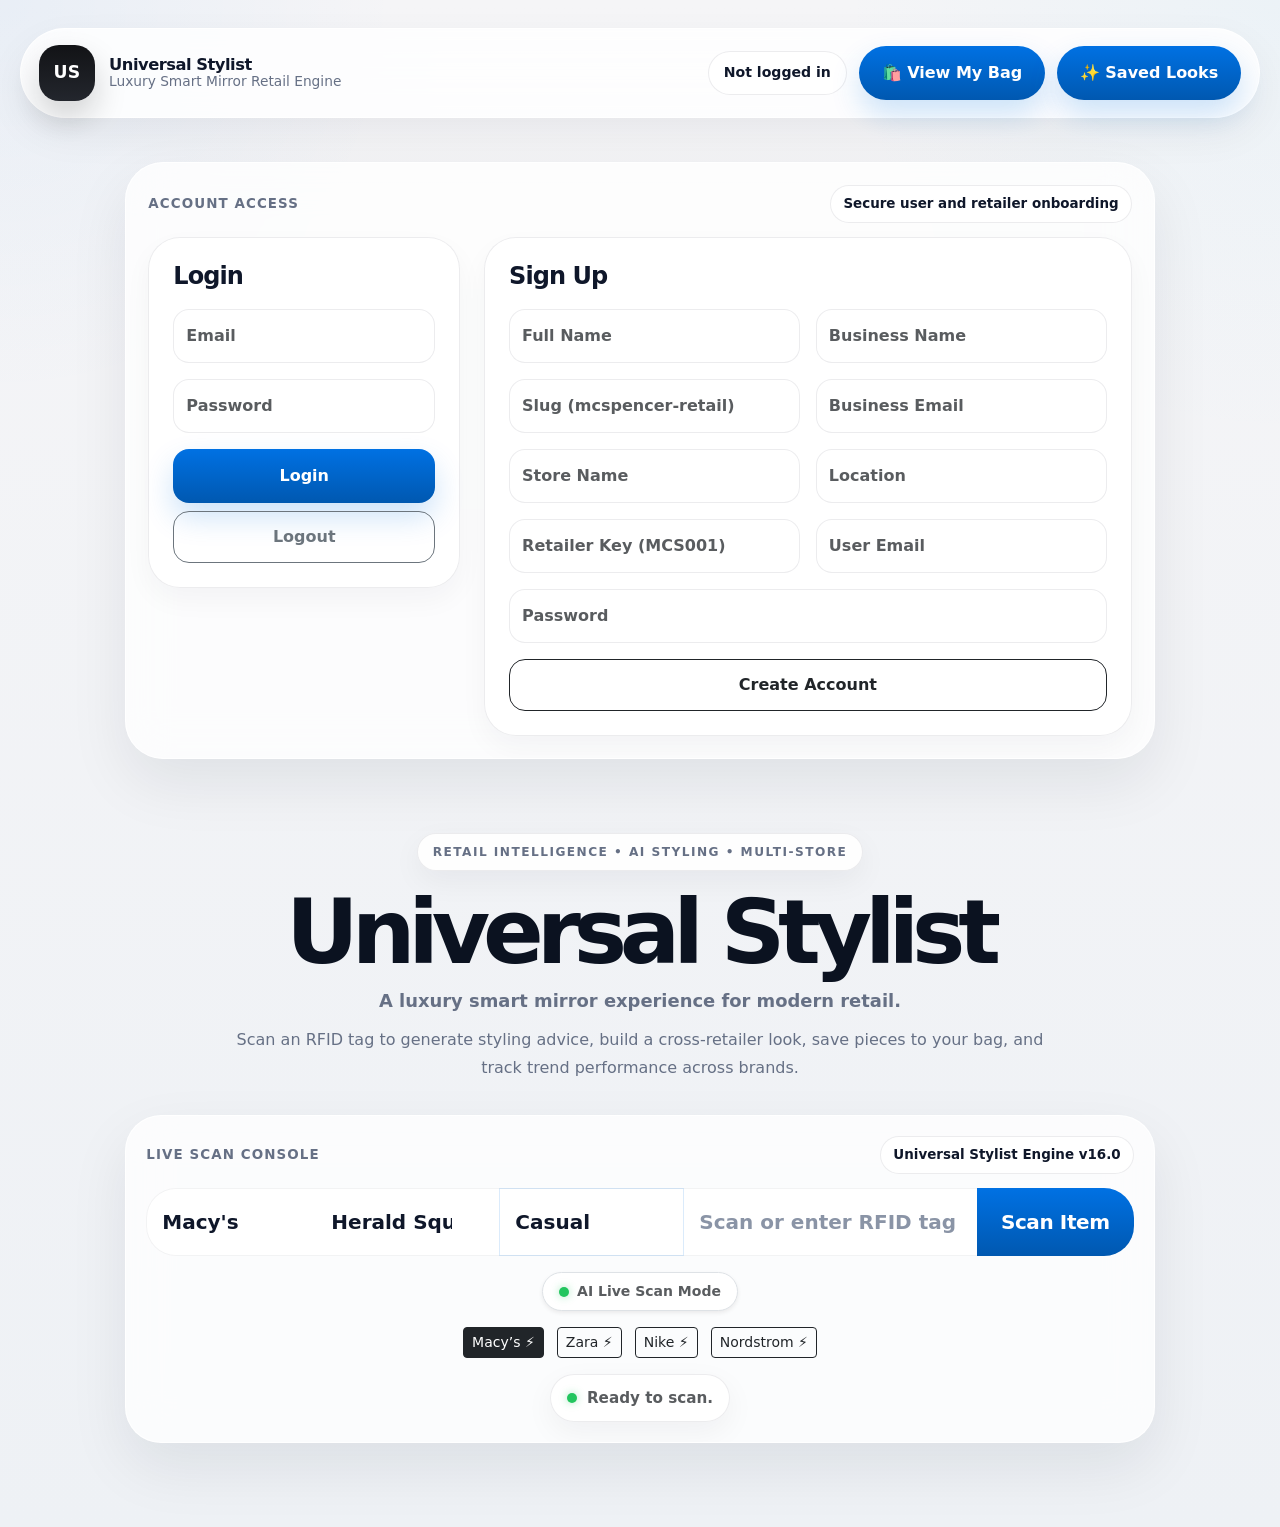
==== src/main/resources/static/index.html @ 31164faf "Add copy import job id action" ====
<!DOCTYPE html>
<html lang="en">
<head>
    <meta charset="UTF-8" />
    <meta name="viewport" content="width=device-width, initial-scale=1" />
    <link rel="icon" href="data:," />
    <title>Universal Stylist v16.0</title>

    <link
            href="https://cdn.jsdelivr.net/npm/bootstrap@5.3.0/dist/css/bootstrap.min.css"
            rel="stylesheet"
    />

    <style>
        :root {
            --bg-1: #f5f5f7;
            --bg-2: #eef1f5;
            --glass: rgba(255, 255, 255, 0.76);
            --glass-strong: rgba(255, 255, 255, 0.94);
            --line: rgba(15, 23, 42, 0.08);
            --line-strong: rgba(15, 23, 42, 0.14);
            --ink: #0f172a;
            --ink-soft: #667085;
            --ink-faint: #98a2b3;
            --black: #111111;

            --apple-blue: #0071e3;
            --apple-blue-hover: #0077ed;
            --apple-blue-dark: #0058b0;
            --soft-pill: #f4f6f8;
            --soft-pill-hover: #e8ebf0;
            --soft-pill-text: #111827;

            --warning: #ffb703;
            --success: #22c55e;
            --danger: #ef4444;

            --radius-xl: 36px;
            --radius-lg: 30px;
            --radius-md: 24px;
            --radius-sm: 18px;

            --shadow-soft: 0 10px 30px rgba(15, 23, 42, 0.05);
            --shadow-card: 0 24px 60px rgba(15, 23, 42, 0.08);
            --shadow-button: 0 14px 26px rgba(15, 23, 42, 0.12);
            --shadow-blue: 0 14px 30px rgba(0, 113, 227, 0.20);
            --shadow-glow: 0 10px 35px rgba(139, 92, 246, 0.12);
        }

        * {
            box-sizing: border-box;
        }

        html, body {
            min-height: 100%;
        }

        body {
            margin: 0;
            font-family: Inter, ui-sans-serif, system-ui, -apple-system, BlinkMacSystemFont, "Helvetica Neue", Arial, sans-serif;
            color: var(--ink);
            background:
                radial-gradient(circle at top left, rgba(0, 113, 227, 0.05), transparent 20%),
                radial-gradient(circle at top right, rgba(90, 200, 250, 0.06), transparent 22%),
                linear-gradient(180deg, var(--bg-1) 0%, var(--bg-2) 100%);
        }

        @keyframes pulseReady {
            0% { transform: scale(1); box-shadow: 0 0 0 0 rgba(34, 197, 94, 0.35); }
            70% { transform: scale(1.14); box-shadow: 0 0 0 10px rgba(34, 197, 94, 0); }
            100% { transform: scale(1); }
        }

        @keyframes pulseScanning {
            0% { transform: scale(1); box-shadow: 0 0 0 0 rgba(255, 183, 3, 0.55); }
            50% { transform: scale(1.28); box-shadow: 0 0 0 14px rgba(255, 183, 3, 0.08); }
            100% { transform: scale(1); }
        }

        @keyframes pulseSuccess {
            0% { transform: scale(1); }
            50% { transform: scale(1.34); }
            100% { transform: scale(1); }
        }

        @keyframes pulseError {
            0% { transform: scale(1); }
            25% { transform: scale(1.2); }
            50% { transform: scale(0.92); }
            75% { transform: scale(1.14); }
            100% { transform: scale(1); }
        }

        @keyframes shimmer {
            0% { background-position: -200% 0; }
            100% { background-position: 200% 0; }
        }

        @keyframes sweep {
            0% { left: -100%; }
            100% { left: 100%; }
        }

        @keyframes revealUp {
            from {
                opacity: 0;
                transform: translateY(16px);
            }
            to {
                opacity: 1;
                transform: translateY(0);
            }
        }

        @keyframes dots {
            0% { content: ""; }
            33% { content: "."; }
            66% { content: ".."; }
            100% { content: "..."; }
        }

        @keyframes pulseButton {
            0% { transform: scale(1); }
            50% { transform: scale(1.015); }
            100% { transform: scale(1); }
        }

        .page-shell {
            max-width: 1480px;
            margin: 0 auto;
            padding: 28px 20px 64px;
        }

        .glass-nav {
            display: flex;
            align-items: center;
            justify-content: space-between;
            gap: 18px;
            padding: 16px 18px;
            margin-bottom: 34px;
            border-radius: 999px;
            background: rgba(255, 255, 255, 0.82);
            border: 1px solid rgba(255, 255, 255, 0.96);
            box-shadow: 0 16px 40px rgba(15, 23, 42, 0.06);
            backdrop-filter: blur(26px);
            -webkit-backdrop-filter: blur(26px);
        }

        .brand-block {
            display: flex;
            align-items: center;
            gap: 14px;
            min-width: 0;
        }

        .brand-mark {
            width: 56px;
            height: 56px;
            border-radius: 20px;
            background: linear-gradient(180deg, #121316 0%, #23262d 100%);
            color: #fff;
            display: inline-flex;
            align-items: center;
            justify-content: center;
            font-size: 1.08rem;
            font-weight: 900;
            letter-spacing: 0.02em;
            box-shadow: 0 16px 32px rgba(17, 17, 17, 0.18);
            flex-shrink: 0;
        }

        .brand-copy {
            min-width: 0;
            display: flex;
            flex-direction: column;
            line-height: 1.15;
        }

        .brand-title {
            margin: 0;
            font-size: 1.02rem;
            font-weight: 850;
            letter-spacing: -0.03em;
        }

        .brand-subtitle {
            margin: 0;
            font-size: 0.86rem;
            color: var(--ink-soft);
        }

        .nav-actions {
            display: flex;
            align-items: center;
            gap: 12px;
            flex-wrap: wrap;
        }

        .pill-status {
            padding: 10px 15px;
            border-radius: 999px;
            background: rgba(255,255,255,0.90);
            border: 1px solid var(--line);
            font-size: 0.88rem;
            font-weight: 750;
            color: var(--ink);
            white-space: nowrap;
            box-shadow: inset 0 1px 0 rgba(255,255,255,0.65);
        }

        .top-button,
        .manager-btn,
        .clear-bag-btn,
        .btn-result-primary,
        .btn-result-secondary,
        .full-outfit-btn,
        .alt-save-btn,
        .look-carousel-nav,
        .look-chip,
        .saved-look-btn,
        .saved-look-clear-btn,
        .merchant-admin-btn,
        .merchant-inline-btn {
            transition:
                transform 0.18s ease,
                box-shadow 0.22s ease,
                background-color 0.22s ease,
                border-color 0.22s ease,
                color 0.22s ease,
                opacity 0.2s ease;
        }

        .top-button:active,
        .manager-btn:active,
        .clear-bag-btn:active,
        .btn-result-primary:active,
        .btn-result-secondary:active,
        .full-outfit-btn:active,
        .alt-save-btn:active,
        .look-carousel-nav:active,
        .look-chip:active,
        .saved-look-btn:active,
        .saved-look-clear-btn:active,
        .merchant-admin-btn:active,
        .merchant-inline-btn:active {
            transform: scale(0.985);
        }

        .top-button,
        .manager-btn,
        .clear-bag-btn {
            border: none;
            border-radius: 999px;
            padding: 0.95rem 1.42rem;
            background: linear-gradient(180deg, var(--apple-blue) 0%, var(--apple-blue-dark) 100%);
            color: #fff;
            font-weight: 850;
            box-shadow: var(--shadow-blue);
        }

        .top-button:hover,
        .manager-btn:hover,
        .clear-bag-btn:hover {
            background: linear-gradient(180deg, var(--apple-blue-hover) 0%, var(--apple-blue-dark) 100%);
            color: #fff;
            transform: translateY(-1px);
            box-shadow: 0 18px 34px rgba(0, 113, 227, 0.22);
        }

        .hero-shell {
            padding: 34px 0 20px;
            text-align: center;
        }

        .eyebrow {
            display: inline-flex;
            align-items: center;
            gap: 8px;
            padding: 9px 15px;
            border-radius: 999px;
            font-size: 0.76rem;
            font-weight: 850;
            color: var(--ink-soft);
            background: rgba(255,255,255,0.88);
            border: 1px solid var(--line);
            box-shadow: var(--shadow-soft);
            margin-bottom: 20px;
            letter-spacing: 0.12em;
            text-transform: uppercase;
        }

        .hero-title {
            margin: 0 0 14px;
            font-size: clamp(3.6rem, 7vw, 6.4rem);
            font-weight: 900;
            line-height: 0.92;
            letter-spacing: -0.08em;
            color: #0b1220;
        }

        .hero-subtitle {
            margin: 0 0 12px;
            color: var(--ink-soft);
            font-size: 1.12rem;
            font-weight: 550;
        }

        .scan-hint {
            max-width: 820px;
            margin: 0 auto;
            color: var(--ink-soft);
            font-size: 1rem;
            line-height: 1.7;
        }

        .panel-glass {
            position: relative;
            overflow: hidden;
            background: var(--glass);
            border: 1px solid rgba(255,255,255,0.92);
            box-shadow: var(--shadow-card);
            backdrop-filter: blur(22px);
            -webkit-backdrop-filter: blur(22px);
        }

        .scanner-frame {
            margin-top: 34px;
            padding: 20px;
            border-radius: 36px;
            transition: box-shadow 0.25s ease, transform 0.22s ease;
        }

        .scanner-frame.scanning-mode {
            box-shadow: 0 28px 70px rgba(255, 183, 3, 0.16);
        }

        .scanner-frame.scanning-mode::after {
            content: "";
            position: absolute;
            inset: 0 auto 0 -100%;
            width: 100%;
            background: linear-gradient(120deg, transparent, rgba(255, 183, 3, 0.22), transparent);
            animation: sweep 1.1s linear infinite;
            pointer-events: none;
        }

        .scanner-meta {
            display: flex;
            justify-content: space-between;
            align-items: center;
            gap: 12px;
            flex-wrap: wrap;
            margin-bottom: 14px;
        }

        .scanner-label {
            font-size: 0.84rem;
            font-weight: 800;
            letter-spacing: 0.08em;
            text-transform: uppercase;
            color: var(--ink-soft);
        }

        .scanner-pill {
            font-size: 0.84rem;
            font-weight: 700;
            color: var(--ink);
            background: rgba(255,255,255,0.88);
            border: 1px solid var(--line);
            border-radius: 999px;
            padding: 8px 12px;
        }

        .auth-section-row {
            margin-bottom: 40px;
        }

        .auth-shell {
            margin-top: 10px;
            padding: 22px;
            border-radius: 38px;
        }

        .auth-card {
            background: rgba(255,255,255,0.94);
            border: 1px solid var(--line);
            border-radius: 32px;
            padding: 24px;
            box-shadow: 0 12px 28px rgba(15, 23, 42, 0.04);
        }

        .auth-title {
            margin: 0 0 18px;
            font-size: 1.5rem;
            font-weight: 820;
            letter-spacing: -0.04em;
        }

        .auth-input,
        .form-control,
        .form-select {
            min-height: 54px;
            border-radius: 16px;
            border: 1px solid rgba(15, 23, 42, 0.08);
            box-shadow: none;
            font-weight: 600;
            background: rgba(255,255,255,0.94);
        }

        .auth-input:focus,
        .form-control:focus,
        .form-select:focus {
            border-color: rgba(0, 113, 227, 0.26);
            box-shadow: 0 0 0 4px rgba(0, 113, 227, 0.08);
        }

        .auth-btn-primary,
        .auth-btn-secondary {
            min-height: 52px;
            border-radius: 16px;
            font-weight: 800;
        }

        .welcome-shell {
            margin-bottom: 36px;
        }

        .welcome-card {
            display: flex;
            align-items: center;
            justify-content: space-between;
            gap: 16px;
            flex-wrap: wrap;
            padding: 22px 24px;
            border-radius: 30px;
        }

        .welcome-copy h4 {
            margin: 0 0 4px;
            font-size: 1.22rem;
            font-weight: 850;
            letter-spacing: -0.03em;
        }

        .welcome-copy p {
            margin: 0;
            color: var(--ink-soft);
            font-size: 0.96rem;
        }

        .welcome-actions {
            display: flex;
            gap: 10px;
            flex-wrap: wrap;
        }

        .search-shell {
            overflow: hidden;
            border-radius: 30px;
            background: rgba(255,255,255,0.96);
            box-shadow: inset 0 0 0 1px rgba(15, 23, 42, 0.05);
        }

        .search-shell .form-control,
        .search-shell .form-select,
        .search-shell .btn {
            min-height: 68px;
            border: none;
            border-radius: 0 !important;
        }

        .search-shell .form-control,
        .search-shell .form-select {
            font-weight: 700;
            color: var(--ink);
            background: transparent;
        }

        .search-shell .form-control::placeholder {
            color: #8a94a6;
            font-weight: 600;
        }

        .search-shell .form-control:focus,
        .search-shell .form-select:focus {
            box-shadow: none;
        }

        .premium-accent-select {
            color: var(--apple-blue);
            background: linear-gradient(180deg, #fff, #f7fbff);
            box-shadow: inset 0 0 0 1px rgba(0, 113, 227, 0.14);
        }

        .scan-button {
            background: linear-gradient(180deg, var(--apple-blue) 0%, var(--apple-blue-dark) 100%);
            color: #fff;
            font-weight: 800;
            letter-spacing: -0.02em;
            transition: filter 0.2s ease, transform 0.2s ease;
        }

        .scan-button:hover {
            color: #fff;
            filter: brightness(1.02);
        }

        .scan-button.scanning {
            background: linear-gradient(135deg, #111111, #2b2d31);
            animation: pulseButton 1s ease-in-out infinite;
        }

        .status-message {
            min-height: 26px;
            font-size: 0.95rem;
            font-weight: 700;
        }

        .scan-status-live {
            display: inline-flex;
            align-items: center;
            gap: 10px;
            min-height: 48px;
            padding: 10px 16px;
            background: rgba(255,255,255,0.90);
            border: 1px solid var(--line);
            border-radius: 999px;
            font-weight: 700;
            box-shadow: var(--shadow-soft);
        }

        .live-dot {
            width: 10px;
            height: 10px;
            border-radius: 50%;
            display: inline-block;
            background: #6c757d;
            transition: all 0.25s ease;
        }

        .live-dot.ready {
            background: var(--success);
            animation: pulseReady 1.6s infinite;
            box-shadow: 0 0 8px rgba(34, 197, 94, 0.4);
        }

        .live-dot.scanning {
            background: var(--warning);
            animation: pulseScanning 0.9s infinite;
            box-shadow: 0 0 22px rgba(255, 183, 3, 0.7);
        }

        .live-dot.success {
            background: var(--success);
            animation: pulseSuccess 0.9s ease-in-out 2;
            box-shadow: 0 0 20px rgba(34, 197, 94, 0.6);
        }

        .live-dot.error {
            background: var(--danger);
            animation: pulseError 0.6s ease-in-out 3;
            box-shadow: 0 0 20px rgba(239, 68, 68, 0.6);
        }

        .dot-anim::after {
            content: "";
            animation: dots 1.2s steps(3, end) infinite;
        }

        .loading-state,
        .empty-state {
            color: var(--ink-soft);
            text-align: center;
            padding: 3rem 1rem;
        }

        .loading-card {
            border-radius: 30px;
            padding: 28px;
            animation: revealUp 0.25s ease-out;
        }

        .loading-hero,
        .loading-line {
            background: linear-gradient(90deg, #eef2f7 25%, #fafcff 50%, #eef2f7 75%);
            background-size: 200% 100%;
            animation: shimmer 1.6s linear infinite;
        }

        .loading-hero {
            width: 100%;
            height: 320px;
            border-radius: 24px;
            margin-bottom: 24px;
        }

        .loading-line {
            height: 16px;
            border-radius: 999px;
            margin-bottom: 14px;
        }

        .loading-line.short { width: 28%; }
        .loading-line.medium { width: 52%; }
        .loading-line.long { width: 82%; }

        .scan-result-section {
            width: min(1140px, 92%);
            margin: 18px auto 28px;
        }

        .scan-result-card {
            position: relative;
            overflow: visible;
            border-radius: 34px;
            padding: 28px;
            animation: revealUp 0.35s ease-out;
        }

        .scan-result-card::before {
            content: "";
            position: absolute;
            top: 0;
            left: -20%;
            width: 140%;
            height: 1px;
            background: linear-gradient(90deg, transparent, rgba(90, 200, 250, 0.45), transparent);
        }

        .scan-success-banner {
            display: flex;
            align-items: center;
            gap: 14px;
            padding: 16px 18px;
            border-radius: 22px;
            background: linear-gradient(135deg, rgba(16, 185, 129, 0.10), rgba(52, 199, 89, 0.08));
            border: 1px solid rgba(16, 185, 129, 0.16);
            margin-bottom: 26px;
        }

        .scan-success-icon {
            width: 42px;
            height: 42px;
            border-radius: 50%;
            display: inline-flex;
            align-items: center;
            justify-content: center;
            background: linear-gradient(135deg, #22c55e, #34d399);
            color: #fff;
            font-weight: 900;
            box-shadow: 0 10px 22px rgba(34, 197, 94, 0.22);
        }

        .scan-success-title {
            font-size: 0.98rem;
            font-weight: 850;
            color: #11643c;
            line-height: 1.2;
            margin-bottom: 2px;
        }

        .scan-success-meta {
            font-size: 0.88rem;
            color: #4f7a66;
        }

        .scan-result-header {
            display: flex;
            justify-content: space-between;
            align-items: flex-start;
            gap: 18px;
            margin-bottom: 24px;
        }

        .scan-result-label {
            font-size: 0.78rem;
            letter-spacing: 0.12em;
            color: #7b8190;
            font-weight: 800;
            margin-bottom: 6px;
            text-transform: uppercase;
        }

        .scan-result-title {
            margin: 0 0 8px;
            font-size: clamp(2.2rem, 3vw, 3.4rem);
            font-weight: 900;
            color: var(--ink);
            line-height: 0.96;
            letter-spacing: -0.07em;
        }

        .scan-result-meta {
            color: var(--ink-soft);
            font-size: 1rem;
            margin: 0;
            font-weight: 700;
        }

        .scan-score-wrap {
            display: flex;
            flex-direction: column;
            align-items: flex-end;
            gap: 6px;
        }

        .scan-score-label {
            font-size: 0.8rem;
            color: #7b8190;
            font-weight: 800;
            text-transform: uppercase;
            letter-spacing: 0.08em;
        }

        .scan-score-badge,
        .full-outfit-score,
        .saved-look-score {
            min-width: 90px;
            padding: 12px 18px;
            border-radius: 999px;
            background: linear-gradient(180deg, #4b4b4f 0%, #313135 100%);
            color: #fff;
            font-weight: 850;
            text-align: center;
            box-shadow: 0 12px 30px rgba(17, 17, 17, 0.16);
        }

        .scan-result-grid {
            display: grid;
            grid-template-columns: 1.08fr 0.92fr;
            gap: 24px;
        }

        .result-image-wrap {
            width: 100%;
            min-height: 540px;
            border-radius: 28px;
            overflow: hidden;
            background: linear-gradient(180deg, #fafbfc 0%, #f4f6f9 100%);
            border: 1px solid rgba(15, 23, 42, 0.06);
        }

        .result-image {
            width: 100%;
            height: 100%;
            object-fit: contain;
            display: block;
            background: #f6f7fb;
            padding: 16px;
        }

        .scan-result-side {
            display: flex;
            flex-direction: column;
            gap: 16px;
        }

        .result-info-block,
        .anchor-piece-info,
        .full-outfit-explanation,
        .full-outfit-score-box,
        .summary-card,
        .inventory-upload-result-card,
        .inventory-upload-stat,
        .merchant-inventory-card,
        .saved-look-card,
        .bag-item-card,
        .premium-total-box,
        .activity-row,
        .trend-row,
        .activity-table-shell,
        .chart-shell,
        .look-carousel-card {
            background: rgba(255,255,255,0.80);
            border: 1px solid var(--line);
            box-shadow: inset 0 1px 0 rgba(255,255,255,0.55);
        }

        .result-info-block {
            border-radius: 22px;
            padding: 15px 17px;
            transition: transform 0.2s ease, box-shadow 0.2s ease;
        }

        .result-info-block:hover {
            transform: translateY(-1px);
            box-shadow: 0 10px 22px rgba(15, 23, 42, 0.05);
        }

        .result-block-label,
        .full-outfit-label,
        .anchor-piece-info-label,
        .inventory-upload-stat-label,
        .merchant-stock-label,
        .saved-look-piece-role,
        .summary-label,
        .bag-kicker,
        .insights-heading,
        .store-label,
        .section-kicker,
        .look-carousel-eyebrow,
        .full-outfit-eyebrow,
        .anchor-piece-eyebrow,
        .total-kicker,
        .bag-section-label {
            font-size: 0.72rem;
            font-weight: 800;
            letter-spacing: 0.12em;
            text-transform: uppercase;
            color: #7b8190;
            margin-bottom: 6px;
        }

        .result-info-block h4,
        .anchor-piece-name,
        .merchant-inventory-name {
            margin: 0;
            font-size: 1.12rem;
            font-weight: 850;
            color: var(--ink);
        }

        .result-copy,
        .anchor-piece-copy,
        .full-outfit-explanation p,
        .inventory-upload-error-message,
        .bag-empty-text,
        .saved-look-empty .bag-empty-text {
            margin: 0;
            color: #596273;
            line-height: 1.75;
            font-size: 0.98rem;
        }

        .result-actions {
            display: flex;
            flex-direction: column;
            gap: 10px;
            margin-top: 8px;
        }

        .btn-result-primary,
        .btn-result-secondary {
            width: 100%;
            border-radius: 18px;
            padding: 14px 18px;
            font-weight: 850;
        }

        .btn-result-primary,
        .full-outfit-btn.primary,
        .saved-look-btn.primary.active,
        .merchant-admin-btn.primary,
        .merchant-inline-btn.primary {
            background: linear-gradient(180deg, var(--apple-blue) 0%, var(--apple-blue-dark) 100%);
            color: #fff;
            border: none;
            box-shadow: var(--shadow-blue);
        }

        .btn-result-primary:hover,
        .full-outfit-btn.primary:hover,
        .saved-look-btn.primary.active:hover,
        .merchant-admin-btn.primary:hover,
        .merchant-inline-btn.primary:hover {
            background: linear-gradient(180deg, var(--apple-blue-hover) 0%, var(--apple-blue-dark) 100%);
            color: #fff;
            transform: translateY(-1px);
            box-shadow: 0 18px 34px rgba(0, 113, 227, 0.22);
        }

        .btn-result-primary.saved-state {
            background: linear-gradient(180deg, var(--apple-blue) 0%, var(--apple-blue-dark) 100%);
            color: #fff;
            box-shadow: var(--shadow-blue);
        }

        .btn-result-secondary,
        .full-outfit-btn.secondary,
        .alt-save-btn,
        .look-carousel-nav,
        .saved-look-btn.secondary,
        .saved-look-clear-btn,
        .saved-look-btn.primary,
        .merchant-admin-btn.secondary,
        .merchant-inline-btn {
            background: rgba(255, 255, 255, 0.94);
            color: var(--soft-pill-text);
            border: 1px solid rgba(15, 23, 42, 0.08);
            box-shadow: 0 10px 22px rgba(15, 23, 42, 0.04);
        }

        .full-outfit-btn.secondary.active-swap,
        .full-outfit-btn.secondary.active-swap:hover {
            background: linear-gradient(180deg, var(--apple-blue) 0%, var(--apple-blue-dark) 100%);
            color: #fff;
            border-color: transparent;
            box-shadow: var(--shadow-blue);
        }

        .btn-result-secondary:hover,
        .full-outfit-btn.secondary:hover,
        .alt-save-btn:hover,
        .look-carousel-nav:hover,
        .saved-look-btn.secondary:hover,
        .saved-look-clear-btn:hover,
        .saved-look-btn.primary:hover,
        .merchant-admin-btn.secondary:hover,
        .merchant-inline-btn:hover {
            background: var(--soft-pill-hover);
            color: var(--soft-pill-text);
            transform: translateY(-1px);
        }

        .merchant-inline-btn.success {
            background: linear-gradient(135deg, #16a34a, #22c55e);
            color: #fff;
            border: none;
            box-shadow: 0 12px 24px rgba(34, 197, 94, 0.18);
        }

        .merchant-inline-btn.success:hover {
            color: #fff;
            filter: brightness(1.03);
        }

        .merchant-inline-btn.warning {
            background: linear-gradient(135deg, #f59e0b, #fbbf24);
            color: #111827;
            border: none;
            box-shadow: 0 12px 24px rgba(245, 158, 11, 0.18);
        }

        .merchant-inline-btn.warning:hover {
            color: #111827;
            filter: brightness(1.03);
        }

        .merchant-inline-btn.danger {
            background: linear-gradient(135deg, #dc2626, #ef4444);
            color: #fff;
            border: none;
            box-shadow: 0 12px 24px rgba(239, 68, 68, 0.18);
        }

        .merchant-inline-btn.danger:hover {
            color: #fff;
            filter: brightness(1.03);
        }

        .btn-result-primary:disabled,
        .btn-result-secondary:disabled,
        .full-outfit-btn:disabled,
        .alt-save-btn:disabled,
        .look-carousel-nav:disabled,
        .saved-look-btn:disabled,
        .saved-look-clear-btn:disabled,
        .merchant-admin-btn:disabled,
        .merchant-inline-btn:disabled {
            opacity: 0.58;
            cursor: not-allowed;
            transform: none;
            box-shadow: none;
        }

        .result-suggestions-section {
            margin-top: 18px;
            overflow: visible;
        }

        .section-title {
            display: flex;
            align-items: flex-end;
            justify-content: space-between;
            gap: 12px;
            margin-bottom: 24px;
        }

        .section-title h5,
        .full-outfit-title,
        .look-carousel-title,
        .bag-header-title,
        .anchor-piece-title {
            margin: 0;
            font-size: clamp(1.8rem, 2vw, 2.15rem);
            font-weight: 800;
            letter-spacing: -0.05em;
            color: #111827;
        }

        .result-empty-state,
        .merchant-empty-admin,
        .saved-look-empty,
        .bag-empty-shell {
            padding: 28px 20px;
            border: 1px dashed rgba(15, 23, 42, 0.12);
            border-radius: 22px;
            text-align: center;
            color: #6b7280;
            background: rgba(255,255,255,0.55);
        }

        #suggestionsRow > [class*="col-"] {
            display: flex;
        }

        #suggestionsRow .suggestion-card {
            width: 100%;
        }

        #suggestionsRow {
            justify-content: flex-start;
        }

        #suggestionsRow > .col-12.col-md-6.col-xl-4 {
            display: flex;
        }

        @media (min-width: 1200px) {
            #suggestionsRow:has(> :nth-child(1):last-child),
            #suggestionsRow:has(> :nth-child(2):last-child) {
                justify-content: center;
            }
        }

        .suggestion-card {
            height: 100%;
            display: flex;
            flex-direction: column;
            border: 1px solid rgba(15, 23, 42, 0.05);
            border-radius: 30px;
            overflow: hidden;
            background: rgba(255,255,255,0.94);
            box-shadow: 0 14px 36px rgba(15, 23, 42, 0.05);
            transition: transform 0.22s ease, box-shadow 0.22s ease;
            animation: revealUp 0.45s ease-out;
            backdrop-filter: blur(16px);
        }

        .suggestion-card:hover {
            transform: translateY(-2px);
            box-shadow: 0 20px 48px rgba(15, 23, 42, 0.08);
        }

        .suggestion-img {
            width: 100%;
            height: 240px;
            object-fit: contain;
            display: block;
            background: linear-gradient(180deg, #fafbfc 0%, #f5f7fa 100%);
            padding: 22px;
        }

        .suggestion-body {
            padding: 16px 16px 18px;
            display: flex;
            flex-direction: column;
            height: 100%;
        }

        .suggestion-retailer,
        .bag-item-retailer,
        .merchant-inventory-retailer {
            font-size: 0.72rem;
            text-transform: uppercase;
            letter-spacing: 0.12em;
            font-weight: 800;
            color: #8b95a7;
            margin-bottom: 8px;
        }

        .suggestion-name {
            font-size: 1.12rem;
            font-weight: 750;
            color: #111827;
            margin-bottom: 8px;
            line-height: 1.28;
            letter-spacing: -0.03em;
        }

        .suggestion-footer {
            display: flex;
            align-items: center;
            justify-content: space-between;
            gap: 10px;
            flex-wrap: wrap;
            margin-bottom: 10px;
        }

        .suggestion-badge,
        .bag-pill,
        .merchant-inventory-pill,
        .anchor-piece-chip {
            display: inline-flex;
            align-items: center;
            padding: 7px 12px;
            border-radius: 999px;
            font-size: 0.72rem;
            font-weight: 800;
        }

        .suggestion-badge,
        .bag-pill,
        .merchant-inventory-pill {
            background: #111827;
            color: #fff;
        }

        .anchor-piece-chip {
            background: rgba(15, 23, 42, 0.05);
            color: #0f172a;
        }

        .suggestion-price,
        .bag-price,
        .merchant-inventory-stock {
            font-size: 1rem;
            font-weight: 800;
            color: #667085;
        }

        .suggestion-match {
            font-size: 0.76rem;
            font-weight: 800;
            color: #111827;
            background: #f3f4f6;
            border-radius: 999px;
            padding: 7px 11px;
        }

        .suggestion-actions {
            display: flex;
            gap: 10px;
        }

        .suggestion-body .small.text-muted {
            color: #6b7280 !important;
            line-height: 1.6 !important;
        }

        .suggestion-body .fw-semibold.text-muted,
        .suggestion-body .d-flex.small span:first-child {
            color: #8b95a7 !important;
            font-weight: 700 !important;
        }

        .suggestion-body .progress {
            background: #eceff3;
            border-radius: 999px;
            overflow: hidden;
        }

        .suggestion-body .progress-bar {
            border-radius: 999px;
        }

        .alt-save-btn {
            min-height: 48px;
            border-radius: 16px;
            font-weight: 800;
        }

        .offcanvas {
            border: none;
        }

        .premium-bag-canvas {
            background:
                radial-gradient(circle at top left, rgba(0, 113, 227, 0.06), transparent 22%),
                linear-gradient(180deg, #f7f9fc 0%, #edf2f7 100%);
        }

        .premium-bag-header {
            padding: 24px 24px 18px;
            border-bottom: 1px solid rgba(15, 23, 42, 0.08);
            background: rgba(255,255,255,0.78);
            backdrop-filter: blur(14px);
        }

        .bag-header-title {
            font-size: 1.6rem;
            font-weight: 900;
            letter-spacing: -0.03em;
        }

        .premium-bag-footer {
            border-top: 1px solid rgba(15,23,42,0.08);
            background: rgba(255,255,255,0.74);
            backdrop-filter: blur(14px);
        }

        .bag-empty-shell {
            box-shadow: 0 12px 24px rgba(15, 23, 42, 0.05);
        }

        .bag-empty-icon {
            font-size: 2.2rem;
            margin-bottom: 10px;
        }

        .bag-empty-title {
            font-size: 1.1rem;
            font-weight: 850;
            color: var(--ink);
            margin-bottom: 6px;
        }

        .bag-list,
        .saved-look-list,
        .inventory-upload-errors {
            display: grid;
            gap: 14px;
        }

        .bag-item-card {
            display: flex;
            align-items: center;
            gap: 14px;
            padding: 14px;
            border-radius: 24px;
            box-shadow: 0 14px 26px rgba(15, 23, 42, 0.06);
        }

        .bag-item-img {
            width: 76px;
            height: 76px;
            object-fit: contain;
            border-radius: 18px;
            background: #f6f7fb;
            padding: 8px;
            flex-shrink: 0;
        }

        .bag-item-name {
            font-size: 1rem;
            font-weight: 850;
            color: var(--ink);
            margin-bottom: 4px;
            line-height: 1.25;
        }

        .bag-item-meta {
            display: flex;
            align-items: center;
            gap: 8px;
            flex-wrap: wrap;
        }

        .bag-actions {
            display: flex;
            flex-direction: column;
            gap: 8px;
            margin-left: auto;
        }

        .bag-remove-btn {
            border-radius: 999px;
            font-weight: 700;
            white-space: nowrap;
        }

        .premium-total-box {
            margin-top: 20px;
            border-radius: 30px;
            box-shadow: 0 16px 30px rgba(15, 23, 42, 0.06);
            padding: 22px;
        }

        .total-row {
            display: flex;
            justify-content: space-between;
            align-items: center;
            margin-bottom: 10px;
            color: var(--ink);
        }

        .total-row.final {
            border-top: 1px solid rgba(15,23,42,0.08);
            padding-top: 14px;
            margin-top: 10px;
            font-size: 1.2rem;
            font-weight: 900;
        }

        .insights-card {
            background: linear-gradient(180deg, #111827 0%, #0b1220 100%);
            border-radius: 30px;
            box-shadow: 0 24px 54px rgba(0, 0, 0, 0.24);
        }

        .insights-heading {
            color: rgba(255, 255, 255, 0.56);
            margin-bottom: 14px;
        }

        .summary-grid {
            display: grid;
            grid-template-columns: 1fr 1fr;
            gap: 12px;
            margin-bottom: 18px;
        }

        .summary-card {
            background: rgba(255, 255, 255, 0.05);
            border: 1px solid rgba(255, 255, 255, 0.07);
            border-radius: 22px;
            padding: 16px;
        }

        .summary-label {
            color: rgba(255, 255, 255, 0.62);
            margin-bottom: 6px;
        }

        .summary-value {
            color: #ffffff;
            font-size: 1.08rem;
            font-weight: 850;
            line-height: 1.3;
        }

        .form-select-sm {
            border-radius: 14px;
            font-weight: 700;
            background-color: rgba(255, 255, 255, 0.96);
            border: none;
        }

        .activity-row,
        .trend-row {
            background: rgba(255, 255, 255, 0.04);
            border: 1px solid rgba(255, 255, 255, 0.06);
            border-radius: 18px;
            padding: 12px;
        }

        .activity-row {
            display: flex;
            justify-content: space-between;
            align-items: flex-start;
            gap: 12px;
        }

        .activity-main {
            color: rgba(255, 255, 255, 0.92);
            font-size: 0.95rem;
            font-weight: 600;
        }

        .activity-meta {
            color: rgba(255, 255, 255, 0.62);
            font-size: 0.78rem;
        }

        .activity-table-shell,
        .chart-shell {
            background: rgba(255, 255, 255, 0.04);
            border: 1px solid rgba(255, 255, 255, 0.06);
            border-radius: 20px;
            overflow: hidden;
            padding: 14px;
        }

        .activity-table-shell {
            padding: 0;
        }

        .activity-table {
            width: 100%;
            color: white;
            font-size: 0.84rem;
            margin: 0;
        }

        .activity-table thead th {
            color: rgba(255, 255, 255, 0.62);
            font-size: 0.72rem;
            text-transform: uppercase;
            letter-spacing: 0.08em;
            font-weight: 850;
            padding: 12px 14px;
            border-bottom: 1px solid rgba(255, 255, 255, 0.08);
            background: rgba(255, 255, 255, 0.02);
        }

        .activity-table tbody td {
            padding: 12px 14px;
            border-bottom: 1px solid rgba(255, 255, 255, 0.06);
            vertical-align: middle;
        }

        .activity-table tbody tr:last-child td {
            border-bottom: none;
        }

        .event-pill {
            display: inline-block;
            padding: 5px 10px;
            border-radius: 999px;
            font-size: 0.72rem;
            font-weight: 850;
            letter-spacing: 0.04em;
        }

        .event-scan {
            background: rgba(50, 205, 50, 0.15);
            color: #7CFF7C;
            border: 1px solid rgba(50, 205, 50, 0.25);
        }

        .event-save {
            background: rgba(0, 123, 255, 0.15);
            color: #71B7FF;
            border: 1px solid rgba(0, 123, 255, 0.25);
        }

        .trend-row {
            transition: transform 0.2s ease, background 0.2s ease;
        }

        .trend-row:hover {
            transform: translateY(-1px);
            background: rgba(255, 255, 255, 0.08);
        }

        .trend-rank {
            width: 34px;
            height: 34px;
            border-radius: 50%;
            background: rgba(255, 255, 255, 0.08);
            color: white;
            display: inline-flex;
            align-items: center;
            justify-content: center;
            font-size: 0.88rem;
            font-weight: 850;
            margin-right: 12px;
            flex-shrink: 0;
        }

        .store-label {
            color: #6fe0ff;
            font-size: 0.72rem;
            letter-spacing: 0.08em;
        }

        .trend-item {
            color: rgba(255, 255, 255, 0.88);
            font-size: 0.98rem;
            font-weight: 600;
        }

        .trend-badge {
            background: linear-gradient(180deg, var(--apple-blue) 0%, var(--apple-blue-dark) 100%);
            color: white;
            font-size: 0.78rem;
            padding: 8px 14px;
            border-radius: 999px;
            font-weight: 850;
            box-shadow: var(--shadow-blue);
            white-space: nowrap;
        }

        .chart-row {
            margin-bottom: 14px;
        }

        .chart-header {
            display: flex;
            justify-content: space-between;
            align-items: center;
            margin-bottom: 6px;
            gap: 12px;
        }

        .chart-label {
            color: white;
            font-weight: 700;
            font-size: 0.9rem;
        }

        .chart-meta {
            color: rgba(255, 255, 255, 0.62);
            font-size: 0.75rem;
            white-space: nowrap;
        }

        .chart-bars {
            display: flex;
            flex-direction: column;
            gap: 6px;
        }

        .chart-bar-track {
            width: 100%;
            height: 10px;
            background: rgba(255, 255, 255, 0.08);
            border-radius: 999px;
            overflow: hidden;
        }

        .chart-bar-scan,
        .chart-bar-save {
            height: 100%;
            border-radius: 999px;
        }

        .chart-bar-scan {
            background: linear-gradient(90deg, #57d957, #88ff88);
        }

        .chart-bar-save {
            background: linear-gradient(90deg, #3b82f6, #71b7ff);
        }

        .chart-legend {
            display: flex;
            gap: 14px;
            margin-top: 12px;
            flex-wrap: wrap;
        }

        .legend-item {
            color: rgba(255, 255, 255, 0.72);
            font-size: 0.76rem;
            font-weight: 600;
        }

        .legend-dot {
            display: inline-block;
            width: 10px;
            height: 10px;
            border-radius: 50%;
            margin-right: 6px;
        }

        .legend-scan { background: #7CFF7C; }
        .legend-save { background: #71B7FF; }

        .toast-shell {
            position: fixed;
            right: 18px;
            bottom: 18px;
            z-index: 1085;
            display: grid;
            gap: 10px;
            max-width: 360px;
        }

        .toast-card {
            border-radius: 20px;
            padding: 14px 16px;
            color: white;
            font-weight: 700;
            box-shadow: 0 18px 30px rgba(0, 0, 0, 0.18);
            animation: revealUp 0.2s ease-out;
        }

        .toast-success { background: linear-gradient(135deg, #0f9d58, #35b56f); }
        .toast-error { background: linear-gradient(135deg, #d7263d, #f04a61); }
        .toast-info { background: linear-gradient(135deg, #111111, #2d2d2d); }

        #lookCarouselContainer {
            margin: 22px 0 18px;
        }

        .look-carousel-card {
            border-radius: 24px;
            padding: 18px;
            box-shadow: 0 12px 32px rgba(15, 23, 42, 0.05);
        }

        .look-carousel-header {
            display: flex;
            justify-content: space-between;
            align-items: center;
            gap: 14px;
            margin-bottom: 14px;
        }

        .look-carousel-eyebrow {
            color: var(--apple-blue);
        }

        .look-carousel-title {
            margin: 4px 0 0;
            font-size: 1.2rem;
            font-weight: 760;
            letter-spacing: -0.03em;
        }

        .look-carousel-controls {
            display: flex;
            gap: 8px;
        }

        .look-carousel-track {
            display: flex;
            gap: 12px;
            overflow-x: auto;
            padding-bottom: 4px;
            scrollbar-width: thin;
        }

        .look-chip {
            min-width: 124px;
            border: 1px solid rgba(15, 23, 42, 0.08);
            background: rgba(255, 255, 255, 0.96);
            border-radius: 18px;
            padding: 12px 14px;
            text-align: left;
            cursor: pointer;
            box-shadow: 0 6px 18px rgba(15, 23, 42, 0.03);
        }

        .look-chip:hover {
            border-color: rgba(0, 113, 227, 0.25);
            box-shadow: 0 10px 22px rgba(0, 113, 227, 0.08);
        }

        .look-chip.active {
            background: linear-gradient(180deg, #eef6ff 0%, #e4f0ff 100%);
            border-color: rgba(0, 113, 227, 0.30);
            box-shadow: 0 12px 28px rgba(0, 113, 227, 0.12);
        }

        .look-chip-title {
            display: block;
            font-size: 13px;
            font-weight: 800;
            color: #111827;
        }

        .look-chip-score {
            display: block;
            margin-top: 5px;
            font-size: 12px;
            color: #667085;
        }

        #fullOutfitContainer {
            margin-top: 18px;
            margin-bottom: 8px;
        }

        .full-outfit-card {
            background: linear-gradient(180deg, rgba(255,255,255,0.98) 0%, rgba(248,249,251,0.96) 100%);
            border: 1px solid rgba(15, 23, 42, 0.05);
            border-radius: 34px;
            padding: 28px;
            margin: 0 0 28px 0;
            box-shadow: 0 20px 46px rgba(15, 23, 42, 0.0);
        }

        .full-outfit-header {
            display: flex;
            justify-content: space-between;
            align-items: flex-start;
            gap: 16px;
            margin-bottom: 22px;
        }

        .full-outfit-subtitle {
            margin: 8px 0 0;
            font-size: 1rem;
            color: #6b7280;
            font-weight: 500;
        }

        .full-outfit-grid {
            display: grid;
            grid-template-columns: repeat(3, minmax(0, 1fr));
            gap: 16px;
            margin-bottom: 20px;
        }

        .full-outfit-item {
            background: #ffffff;
            border-radius: 22px;
            overflow: hidden;
            border: 1px solid rgba(15, 23, 42, 0.06);
            box-shadow: 0 8px 24px rgba(15, 23, 42, 0.04);
        }

        .full-outfit-item img {
            width: 100%;
            height: 220px;
            object-fit: contain;
            display: block;
            background: linear-gradient(180deg, #fafbfc 0%, #f4f6f9 100%);
            padding: 16px;
        }

        .full-outfit-item-body {
            padding: 16px;
        }

        .full-outfit-role {
            font-size: 0.7rem;
            font-weight: 800;
            color: #8b95a7;
            letter-spacing: 0.14em;
            text-transform: uppercase;
            margin-bottom: 8px;
        }

        .full-outfit-item-name {
            font-size: 1.25rem;
            font-weight: 760;
            color: #111827;
            margin-bottom: 4px;
            letter-spacing: -0.03em;
        }

        .full-outfit-item-meta {
            font-size: 0.95rem;
            color: #6b7280;
            margin-bottom: 8px;
        }

        .full-outfit-item-price {
            font-size: 1.05rem;
            font-weight: 800;
            color: #111827;
        }

        .full-outfit-explanation {
            border-radius: 22px;
            padding: 18px;
            margin-bottom: 18px;
        }

        .full-outfit-explanation p {
            font-size: 1.02rem;
            line-height: 1.65;
            color: #1f2937;
        }

        .full-outfit-breakdown {
            display: grid;
            grid-template-columns: repeat(3, minmax(0, 1fr));
            gap: 14px;
            margin-bottom: 20px;
        }

        .full-outfit-score-box {
            border-radius: 18px;
            padding: 14px;
        }

        .full-outfit-score-row {
            display: flex;
            justify-content: space-between;
            font-size: 0.95rem;
            font-weight: 700;
            color: #1f2937;
            margin-bottom: 10px;
        }

        .full-outfit-score-track {
            width: 100%;
            height: 8px;
            background: #eceff3;
            border-radius: 999px;
            overflow: hidden;
        }

        .full-outfit-score-fill {
            height: 100%;
            border-radius: 999px;
        }

        .full-outfit-score-fill.style {
            background: #1f2937;
        }

        .full-outfit-score-fill.color {
            background: #8b95a7;
        }

        .full-outfit-score-fill.occasion {
            background: #e11d48;
        }

        .full-outfit-actions {
            display: flex;
            gap: 12px;
            flex-wrap: wrap;
        }

        .full-outfit-btn {
            border-radius: 999px;
            padding: 14px 18px;
            font-size: 15px;
            font-weight: 800;
            cursor: pointer;
        }

        .full-outfit-item.empty {
            display: flex;
            flex-direction: column;
            justify-content: center;
            min-height: 260px;
            padding: 20px;
        }

        .full-outfit-empty {
            font-size: 14px;
            color: #8b95a7;
        }

        #anchorPieceContainer {
            margin: 18px 0 10px;
        }

        .anchor-piece-card {
            background: linear-gradient(180deg, rgba(255,255,255,0.98) 0%, rgba(248,250,252,0.94) 100%);
            border: 1px solid rgba(15, 23, 42, 0.06);
            border-radius: 24px;
            padding: 18px;
            box-shadow: 0 14px 34px rgba(15, 23, 42, 0.06);
        }

        .anchor-piece-header {
            display: flex;
            align-items: center;
            justify-content: space-between;
            gap: 14px;
            margin-bottom: 14px;
            flex-wrap: wrap;
        }

        .anchor-piece-title {
            font-size: 26px;
            line-height: 1;
            font-weight: 900;
            letter-spacing: -0.04em;
            color: #0f172a;
        }

        .anchor-piece-pill {
            display: inline-flex;
            align-items: center;
            gap: 8px;
            padding: 10px 14px;
            border-radius: 999px;
            background: linear-gradient(135deg, #0f172a, #1e293b);
            color: #fff;
            font-size: 13px;
            font-weight: 800;
            box-shadow: 0 10px 22px rgba(15, 23, 42, 0.16);
        }

        .anchor-piece-grid {
            display: grid;
            grid-template-columns: 260px minmax(0, 1fr);
            gap: 18px;
            align-items: stretch;
        }

        .anchor-piece-image-wrap {
            border-radius: 20px;
            overflow: hidden;
            background: #f5f7fb;
            border: 1px solid rgba(15, 23, 42, 0.06);
            min-height: 280px;
        }

        .anchor-piece-image {
            width: 100%;
            height: 100%;
            object-fit: contain;
            display: block;
            background: #f6f7fb;
            padding: 12px;
        }

        .anchor-piece-body {
            display: flex;
            flex-direction: column;
            gap: 12px;
        }

        .anchor-piece-meta {
            display: flex;
            flex-wrap: wrap;
            gap: 10px;
        }

        .anchor-piece-info {
            border-radius: 18px;
            padding: 16px;
        }

        .anchor-piece-name {
            margin: 0 0 6px;
            font-size: 20px;
        }

        .anchor-piece-sub {
            margin: 0;
            font-size: 15px;
            color: #667085;
            font-weight: 600;
        }

        .saved-look-list {
            display: grid;
            gap: 16px;
        }

        .saved-look-card {
            border-radius: 26px;
            padding: 16px;
            box-shadow: 0 14px 28px rgba(15, 23, 42, 0.06);
        }

        .saved-look-header {
            display: flex;
            justify-content: space-between;
            align-items: flex-start;
            gap: 12px;
            margin-bottom: 12px;
        }

        .saved-look-title {
            margin: 0;
            font-size: 1rem;
            font-weight: 850;
            color: var(--ink);
        }

        .saved-look-date {
            font-size: 0.8rem;
            color: var(--ink-soft);
            font-weight: 700;
        }

        .saved-look-grid {
            display: grid;
            grid-template-columns: repeat(4, minmax(0, 1fr));
            gap: 10px;
            margin-bottom: 14px;
        }

        .saved-look-piece {
            background: #fff;
            border: 1px solid rgba(15, 23, 42, 0.06);
            border-radius: 16px;
            overflow: hidden;
        }

        .saved-look-piece img {
            width: 100%;
            height: 86px;
            object-fit: contain;
            display: block;
            background: #f6f7fb;
            padding: 8px;
        }

        .saved-look-piece-body {
            padding: 10px;
        }

        .saved-look-piece-name {
            font-size: 12px;
            font-weight: 800;
            color: #0f172a;
            line-height: 1.3;
        }

        .saved-look-actions {
            display: flex;
            gap: 10px;
            flex-wrap: wrap;
        }

        .saved-look-btn,
        .saved-look-clear-btn {
            border: none;
            border-radius: 999px;
            padding: 10px 14px;
            font-size: 0.84rem;
            font-weight: 800;
            cursor: pointer;
        }

        .saved-look-btn.primary {
            background: #111;
            color: #fff;
        }

        .saved-look-btn.secondary,
        .saved-look-clear-btn {
            background: #eef0f3;
            color: #111;
        }

        .saved-look-card.active {
            border-color: rgba(0, 113, 227, 0.28);
            box-shadow: 0 16px 34px rgba(0, 113, 227, 0.12);
            background: linear-gradient(180deg, #f8fbff 0%, #eef6ff 100%);
        }

        .saved-look-status {
            display: inline-flex;
            align-items: center;
            margin-top: 6px;
            padding: 6px 10px;
            border-radius: 999px;
            background: rgba(0, 113, 227, 0.12);
            color: var(--apple-blue);
            font-size: 0.72rem;
            font-weight: 800;
            letter-spacing: 0.04em;
        }

        .saved-look-piece-name.muted {
            color: #98a2b3;
        }

        .saved-look-toolbar {
            display: flex;
            justify-content: flex-end;
            margin-bottom: 14px;
        }

        .import-history-card {
           margin-top: 18px;
           border-radius: 24px;
           padding: 18px;
           background: rgba(255, 255, 255, 0.82);
           border: 1px solid rgba(15, 23, 42, 0.08);
           box-shadow: 0 12px 28px rgba(15, 23, 42, 0.05);
        }

       .import-history-header {
           display: flex;
           align-items: center;
           justify-content: space-between;
           gap: 14px;
           flex-wrap: wrap;
           margin-bottom: 14px;
       }

      .import-history-title {
          margin: 0;
          font-size: 1.02rem;
          font-weight: 850;
          color: #111827;
          letter-spacing: -0.03em;
      }

      .import-history-subtitle {
          margin: 4px 0 0;
          color: #667085;
          font-size: 0.9rem;
          font-weight: 600;
      }

      .import-history-list {
          display: grid;
          gap: 10px;
      }

      .import-history-row {
         display: flex;
         align-items: center;
         justify-content: space-between;
         gap: 14px;
         padding: 14px;
         border-radius: 18px;
         background: rgba(15, 23, 42, 0.03);
         border: 1px solid rgba(15, 23, 42, 0.06);
      }

      .import-history-row[role="button"] {
         cursor: pointer;
         transition:
         transform 0.18s ease,
         background-color 0.22s ease,
         border-color 0.22s ease,
         box-shadow 0.22s ease;
      }

     .import-history-row[role="button"]:hover {
        background: rgba(0, 113, 227, 0.055);
        border-color: rgba(0, 113, 227, 0.16);
        transform: translateY(-1px);
        box-shadow: 0 10px 22px rgba(0, 113, 227, 0.06);
     }

     .import-history-row[role="button"]:focus {
        outline: none;
        box-shadow: 0 0 0 4px rgba(0, 113, 227, 0.10);
     }

     .import-history-row[role="button"] {
         cursor: pointer;
      }

      .import-history-row[role="button"]:hover {
          background: rgba(0, 113, 227, 0.055);
          border-color: rgba(0, 113, 227, 0.16);
          transform: translateY(-1px);
      }

      .import-history-row[role="button"]:focus {
          outline: none;
          box-shadow: 0 0 0 4px rgba(0, 113, 227, 0.10);
      }
      .import-history-main {
         min-width: 0;
      }

      .import-history-file {
         font-weight: 850;
         color: #111827;
         word-break: break-word;
      }

     .import-history-meta {
        margin-top: 4px;
        color: #667085;
        font-size: 0.84rem;
        font-weight: 650;
      }

     .import-history-stats {
        display: flex;
        gap: 8px;
        flex-wrap: wrap;
        justify-content: flex-end;
      }

.import-history-pill {
    display: inline-flex;
    align-items: center;
    padding: 7px 11px;
    border-radius: 999px;
    font-size: 0.74rem;
    font-weight: 850;
    white-space: nowrap;
}

.import-history-pill.success {
    background: rgba(34, 197, 94, 0.12);
    color: #15803d;
    border: 1px solid rgba(34, 197, 94, 0.18);
}

.import-history-pill.error {
    background: rgba(239, 68, 68, 0.12);
    color: #b91c1c;
    border: 1px solid rgba(239, 68, 68, 0.18);
}

.import-history-pill.neutral {
    background: rgba(15, 23, 42, 0.06);
    color: #475467;
    border: 1px solid rgba(15, 23, 42, 0.08);
}

.import-history-empty {
    padding: 18px;
    border-radius: 18px;
    text-align: center;
    color: #667085;
    font-weight: 700;
    background: rgba(15, 23, 42, 0.03);
    border: 1px dashed rgba(15, 23, 42, 0.12);
}

@media (max-width: 768px) {
    .import-history-row {
        align-items: flex-start;
        flex-direction: column;
    }

    .import-history-stats {
        justify-content: flex-start;
    }
}

        .csv-rules-card {
            margin-top: 18px;
            border-radius: 24px;
            padding: 18px;
            background: rgba(255, 255, 255, 0.82);
            border: 1px solid rgba(15, 23, 42, 0.08);
            box-shadow: 0 12px 28px rgba(15, 23, 42, 0.05);
        }

       .csv-rules-header {
            display: flex;
            justify-content: space-between;
            align-items: center;
            gap: 14px;
            flex-wrap: wrap;
            margin-bottom: 14px;
       }

      .csv-rules-title {
            margin: 0;
            font-size: 1.02rem;
            font-weight: 850;
            color: #111827;
            letter-spacing: -0.03em;
       }

      .csv-rules-subtitle {
           margin: 4px 0 0;
           color: #667085;
           font-size: 0.9rem;
           font-weight: 600;
       }

      .csv-rules-grid {
           display: grid;
           grid-template-columns: repeat(3, minmax(0, 1fr));
          gap: 12px;
      }

      .csv-rule-box {
          border-radius: 18px;
          padding: 14px;
          background: rgba(15, 23, 42, 0.03);
          border: 1px solid rgba(15, 23, 42, 0.06);
       }

      .csv-rule-label {
         font-size: 0.72rem;
         font-weight: 850;
         letter-spacing: 0.1em;
         text-transform: uppercase;
         color: #7b8190;
         margin-bottom: 8px;
      }

      .csv-rule-list {
         margin: 0;
         padding-left: 18px;
         color: #475467;
         font-size: 0.88rem;
         line-height: 1.65;
         font-weight: 600;
      }

     .csv-rule-code {
         display: inline-flex;
         padding: 3px 7px;
         border-radius: 999px;
         background: rgba(0, 113, 227, 0.08);
         color: var(--apple-blue);
        font-weight: 800;
        font-size: 0.78rem;
      }

     .csv-bad-example {
         margin-top: 12px;
         border-radius: 18px;
         padding: 14px;
         background: rgba(239, 68, 68, 0.06);
         border: 1px solid rgba(239, 68, 68, 0.14);
         color: #7f1d1d;
         font-size: 0.88rem;
         font-weight: 650;
     }

     .csv-bad-example strong {
        color: #b91c1c;
     }

     @media (max-width: 991px) {
    .csv-rules-grid {
        grid-template-columns: 1fr;
         }
    }

        .inventory-upload-result-card {
            border-radius: 22px;
            padding: 18px;
            box-shadow: 0 12px 28px rgba(15, 23, 42, 0.05);
        }

        .inventory-upload-summary {
            display: grid;
            grid-template-columns: repeat(2, minmax(0, 1fr));
            gap: 14px;
            margin-bottom: 16px;
        }

        .inventory-upload-stat {
            border-radius: 18px;
            padding: 14px;
        }

        .inventory-upload-stat-value {
            font-size: 1.3rem;
            font-weight: 900;
            color: #111827;
        }

        .inventory-upload-error {
            background: rgba(239, 68, 68, 0.06);
            border: 1px solid rgba(239, 68, 68, 0.14);
            border-radius: 16px;
            padding: 12px 14px;
        }

        .inventory-upload-error-row {
            font-size: 0.78rem;
            font-weight: 800;
            color: #b42318;
            text-transform: uppercase;
            letter-spacing: 0.08em;
            margin-bottom: 4px;
        }

        .merchant-dashboard-toolbar {
            display: flex;
            align-items: center;
            justify-content: space-between;
            gap: 12px;
            flex-wrap: wrap;
            margin-bottom: 16px;
        }

        .merchant-dashboard-note {
            display: inline-flex;
            align-items: center;
            gap: 8px;
            padding: 10px 12px;
            border-radius: 999px;
            background: rgba(255,255,255,0.82);
            border: 1px solid rgba(15, 23, 42, 0.08);
            color: #475467;
            font-size: 0.82rem;
            font-weight: 700;
            box-shadow: 0 8px 18px rgba(15, 23, 42, 0.04);
        }

        .merchant-empty-admin {
            background: rgba(255,255,255,0.64);
        }

        .merchant-inventory-grid {
            display: grid;
            grid-template-columns: repeat(3, minmax(320px, 1fr));
            gap: 16px;
            justify-content: center;
            align-items: start;
        }

        .merchant-inventory-card {
            width: 100%;
            max-width: 420px;
            border-radius: 24px;
            overflow: hidden;
            box-shadow: 0 12px 28px rgba(15, 23, 42, 0.05);
            display: flex;
            flex-direction: column;
            justify-self: center;
        }

        .merchant-inventory-card.is-inactive {
            opacity: 0.82;
            border-color: rgba(148, 163, 184, 0.2);
        }

        .merchant-inventory-card.is-low-stock {
            box-shadow: 0 16px 34px rgba(245, 158, 11, 0.12);
        }

        .merchant-inventory-image {
            width: 100%;
            height: 220px;
            object-fit: contain;
            background: #f6f7fb;
            padding: 14px;
        }

        .merchant-inventory-body {
            padding: 16px;
            display: flex;
            flex-direction: column;
            height: 100%;
        }

        .merchant-inventory-topline {
            display: flex;
            justify-content: space-between;
            align-items: flex-start;
            gap: 10px;
            margin-bottom: 6px;
        }

        .merchant-inventory-status-group {
            display: flex;
            flex-wrap: wrap;
            gap: 6px;
            justify-content: flex-end;
        }

        .merchant-status-pill {
            display: inline-flex;
            align-items: center;
            padding: 6px 10px;
            border-radius: 999px;
            font-size: 0.68rem;
            font-weight: 800;
            letter-spacing: 0.04em;
            white-space: nowrap;
        }

        .merchant-status-pill.active {
            background: rgba(34, 197, 94, 0.12);
            color: #15803d;
            border: 1px solid rgba(34, 197, 94, 0.18);
        }

        .merchant-status-pill.inactive {
            background: rgba(148, 163, 184, 0.14);
            color: #475467;
            border: 1px solid rgba(148, 163, 184, 0.18);
        }

        .merchant-status-pill.low-stock {
            background: rgba(245, 158, 11, 0.14);
            color: #b45309;
            border: 1px solid rgba(245, 158, 11, 0.2);
        }

       .merchant-status-pill.danger {
           background: rgba(239, 68, 68, 0.12);
           color: #b91c1c;
           border: 1px solid rgba(239, 68, 68, 0.18);
       }

        .merchant-status-pill.synced {
            background: rgba(0, 113, 227, 0.12);
            color: var(--apple-blue);
            border: 1px solid rgba(0, 113, 227, 0.18);
        }

        .merchant-inventory-meta {
            color: #6b7280;
            font-size: 0.92rem;
            margin-bottom: 10px;
        }

        .merchant-inventory-identity {
            display: grid;
            gap: 8px;
            margin-bottom: 14px;
        }

        .merchant-inventory-row {
            display: flex;
            justify-content: space-between;
            align-items: center;
            gap: 12px;
            padding: 10px 12px;
            border-radius: 14px;
            background: rgba(15, 23, 42, 0.03);
            border: 1px solid rgba(15, 23, 42, 0.05);
        }

        .merchant-inventory-row-label {
            font-size: 0.72rem;
            text-transform: uppercase;
            letter-spacing: 0.08em;
            color: #8b95a7;
            font-weight: 800;
        }

        .merchant-inventory-row-value {
            color: #111827;
            font-size: 0.86rem;
            font-weight: 800;
            text-align: right;
            word-break: break-word;
        }

        .merchant-inventory-footer {
            margin-top: auto;
            display: flex;
            justify-content: space-between;
            align-items: center;
            gap: 12px;
            flex-wrap: wrap;
        }

        .merchant-stock-editor {
            display: flex;
            align-items: end;
            gap: 10px;
            margin-top: 14px;
            margin-bottom: 12px;
        }

        .merchant-stock-input-group {
            flex: 1;
            min-width: 0;
        }

        .merchant-stock-input {
            width: 100%;
            min-height: 46px;
            border-radius: 14px;
            border: 1px solid rgba(15, 23, 42, 0.08);
            background: #fff;
            color: #111827;
            padding: 10px 12px;
            font-weight: 700;
            outline: none;
            box-shadow: none;
        }

        .merchant-stock-input:focus {
            border-color: rgba(0, 113, 227, 0.24);
            box-shadow: 0 0 0 4px rgba(0, 113, 227, 0.08);
        }

        .merchant-stock-save-btn {
            min-height: 46px;
            padding: 0 16px;
            white-space: nowrap;
        }

        .merchant-inline-actions {
            display: grid;
            grid-template-columns: 1fr 1fr;
            gap: 10px;
        }

        .merchant-inline-actions .merchant-inline-btn {
            min-height: 44px;
            padding: 0 14px;
            width: 100%;
            justify-content: center;
        }

        .merchant-inventory-pagination {
            display: flex;
            justify-content: space-between;
            align-items: center;
            gap: 12px;
            flex-wrap: wrap;
        }

        @media (min-width: 1200px) {
            .merchant-inventory-grid:has(> :nth-child(1):last-child) {
                grid-template-columns: minmax(320px, 420px);
                justify-content: center;
            }

            .merchant-inventory-grid:has(> :nth-child(2):last-child) {
                grid-template-columns: repeat(2, minmax(320px, 420px));
                justify-content: center;
            }
        }

        @media (max-width: 1100px) {
            .merchant-inventory-grid {
                grid-template-columns: repeat(2, minmax(280px, 1fr));
            }
        }

        @media (max-width: 900px) {
            .anchor-piece-grid {
                grid-template-columns: 1fr;
            }

            .anchor-piece-image-wrap {
                min-height: 220px;
            }

            .scan-result-grid {
                grid-template-columns: 1fr;
            }

            .scan-result-header {
                flex-direction: column;
                align-items: flex-start;
            }

            .scan-score-wrap {
                align-items: flex-start;
            }

            .result-image-wrap {
                min-height: 380px;
            }

            .full-outfit-grid,
            .full-outfit-breakdown {
                grid-template-columns: 1fr;
            }

            .full-outfit-header {
                flex-direction: column;
            }
        }

        @media (max-width: 991px) {
            .auth-shell {
                padding: 16px;
            }

            .auth-card {
                padding: 18px;
                border-radius: 24px;
            }

            .hero-title {
                font-size: clamp(2.7rem, 8vw, 4.4rem);
            }

            .summary-grid {
                grid-template-columns: 1fr;
            }

            .welcome-card {
                flex-direction: column;
                align-items: flex-start;
            }
        }

        @media (max-width: 768px) {
            .inventory-upload-summary {
                grid-template-columns: 1fr;
            }

            .merchant-inventory-grid {
                grid-template-columns: 1fr;
            }

            .merchant-inventory-card {
                max-width: 100%;
            }

            .merchant-dashboard-toolbar {
                flex-direction: column;
                align-items: stretch;
            }

            .merchant-stock-editor {
                flex-direction: column;
                align-items: stretch;
            }

            .merchant-inline-actions {
                grid-template-columns: 1fr;
            }

            .page-shell {
                padding: 14px 12px 34px;
            }

            .glass-nav {
                padding: 12px;
                border-radius: 24px;
            }

            .brand-copy {
                display: none;
            }

            .scanner-frame {
                padding: 14px;
                border-radius: 26px;
            }

            .scanner-meta {
                margin-bottom: 10px;
            }

            .search-shell .form-control,
            .search-shell .form-select,
            .search-shell .btn {
                min-height: 58px;
            }

            .offcanvas {
                width: 100% !important;
                border-radius: 0;
            }

            .activity-table {
                font-size: 0.78rem;
            }

            .suggestion-img,
            .full-outfit-item img {
                height: 180px;
            }

            .result-actions,
            .full-outfit-actions {
                flex-direction: column;
            }

            .top-button,
            .manager-btn,
            .clear-bag-btn,
            .full-outfit-btn,
            .btn-result-primary,
            .btn-result-secondary {
                width: 100%;
            }

            .saved-look-grid {
                grid-template-columns: repeat(2, minmax(0, 1fr));
            }
        }
    </style>
</head>
<body>
<div class="page-shell">
    <div class="glass-nav">
        <div class="brand-block">
            <div class="brand-mark">US</div>
            <div class="brand-copy">
                <p class="brand-title">Universal Stylist</p>
                <p class="brand-subtitle">Luxury Smart Mirror Retail Engine</p>
            </div>
        </div>

        <div class="nav-actions">
            <span id="authStatus" class="pill-status">Not logged in</span>

            <button
                    id="viewBagBtn"
                    class="top-button"
                    type="button"
                    data-bs-toggle="offcanvas"
                    data-bs-target="#bagSidebar"
            >
                🛍️ View My Bag
            </button>

            <button
                    id="viewSavedLooksBtn"
                    class="top-button"
                    type="button"
                    data-bs-toggle="offcanvas"
                    data-bs-target="#savedLooksSidebar"
            >
                ✨ Saved Looks
            </button>
        </div>
    </div>

    <div id="authSection" class="row justify-content-center auth-section-row">
        <div class="col-12 col-xl-10">
            <div class="scanner-frame panel-glass auth-shell">
                <div class="scanner-meta">
                    <div class="scanner-label">Account Access</div>
                    <div class="scanner-pill">Secure user and retailer onboarding</div>
                </div>

                <div class="row g-4">
                    <div class="col-lg-4">
                        <div class="auth-card">
                            <h5 class="auth-title">Login</h5>

                            <label class="form-label visually-hidden" for="loginEmail">Email</label>
                            <input
                                    id="loginEmail"
                                    type="email"
                                    autocomplete="email"
                                    class="form-control auth-input mb-3"
                                    placeholder="Email"
                            />

                            <label class="form-label visually-hidden" for="loginPassword">Password</label>
                            <input
                                    id="loginPassword"
                                    type="password"
                                    autocomplete="current-password"
                                    class="form-control auth-input mb-3"
                                    placeholder="Password"
                            />

                            <div class="d-grid gap-2">
                                <button id="loginBtn" class="btn auth-btn-primary top-button" type="button">
                                    Login
                                </button>
                                <button id="logoutBtn" class="btn btn-outline-secondary w-100 auth-btn-secondary" type="button">
                                    Logout
                                </button>
                            </div>
                        </div>
                    </div>

                    <div class="col-lg-8">
                        <div class="auth-card">
                            <h5 class="auth-title">Sign Up</h5>

                            <div class="row g-3">
                                <div class="col-md-6">
                                    <input id="signupFullName" class="form-control auth-input" placeholder="Full Name" />
                                </div>

                                <div class="col-md-6">
                                    <input id="signupBusinessName" class="form-control auth-input" placeholder="Business Name" />
                                </div>

                                <div class="col-md-6">
                                    <input id="signupSlug" class="form-control auth-input" placeholder="Slug (mcspencer-retail)" />
                                </div>

                                <div class="col-md-6">
                                    <input id="signupTenantEmail" type="email" autocomplete="email" class="form-control auth-input" placeholder="Business Email" />
                                </div>

                                <div class="col-md-6">
                                    <input id="signupStoreName" class="form-control auth-input" placeholder="Store Name" />
                                </div>

                                <div class="col-md-6">
                                    <input id="signupLocation" class="form-control auth-input" placeholder="Location" />
                                </div>

                                <div class="col-md-6">
                                    <input id="signupRetailerKey" class="form-control auth-input" placeholder="Retailer Key (MCS001)" />
                                </div>

                                <div class="col-md-6">
                                    <input id="signupUserEmail" type="email" autocomplete="email" class="form-control auth-input" placeholder="User Email" />
                                </div>

                                <div class="col-12">
                                    <input id="signupPassword" type="password" autocomplete="new-password" class="form-control auth-input" placeholder="Password" />
                                </div>

                                <div class="col-12">
                                    <button id="signupBtn" class="btn btn-outline-dark w-100 auth-btn-secondary" type="button">
                                        Create Account
                                    </button>
                                </div>
                            </div>
                        </div>
                    </div>
                </div>
            </div>
        </div>
    </div>

    <div id="welcomeSection" class="row justify-content-center welcome-shell d-none">
        <div class="col-12 col-xl-10">
            <div class="welcome-card panel-glass">
                <div class="welcome-copy">
                    <h4 id="welcomeTitle">Welcome back</h4>
                    <p>You’re ready to scan, save pieces, and build cross-store luxury looks.</p>
                </div>

                <div class="welcome-actions">
                    <button id="welcomeScanBtn" class="btn top-button" type="button">
                        Start Scanning
                    </button>
                    <button id="welcomeLogoutBtn" class="btn btn-outline-secondary manager-btn" type="button">
                        Logout
                    </button>
                </div>
            </div>
        </div>
    </div>

    <section class="hero-shell">
        <div class="eyebrow">Retail Intelligence • AI Styling • Multi-Store</div>
        <h1 class="hero-title">Universal Stylist</h1>
        <p class="hero-subtitle">A luxury smart mirror experience for modern retail.</p>
        <p class="scan-hint">
            Scan an RFID tag to generate styling advice, build a cross-retailer look, save pieces to your bag,
            and track trend performance across brands.
        </p>

        <div class="row justify-content-center">
            <div class="col-xl-10">
                <div id="scanConsole" class="scanner-frame panel-glass">
                    <div class="scanner-meta">
                        <div class="scanner-label">Live scan console</div>
                        <div class="scanner-pill">Universal Stylist Engine v16.0</div>
                    </div>

                    <div class="input-group input-group-lg search-shell">
                        <select id="retailerSelect" class="form-select fw-bold" style="max-width: 170px;">
                            <option value="MACY001">Macy's</option>
                            <option value="ZARA001">Zara</option>
                            <option value="NORD001">Nordstrom</option>
                            <option value="NIKE001">Nike</option>
                        </select>

                        <select id="storeCodeSelect" class="form-select fw-bold" style="max-width: 185px;">
                            <option value="">Select Store</option>
                        </select>

                        <select id="vibeSelect" class="form-select premium-accent-select fw-bold" style="max-width: 185px;">
                            <option value="Casual">Casual</option>
                            <option value="Formal">Formal</option>
                            <option value="Date Night">Date Night</option>
                            <option value="Streetwear">Streetwear</option>
                            <option value="Luxury">Luxury</option>
                        </select>

                        <input
                                type="text"
                                id="rfidInput"
                                class="form-control"
                                placeholder="Scan or enter RFID tag"
                        />

                        <button id="scanBtn" class="btn scan-button px-4" type="button">
                            Scan Item
                        </button>
                    </div>

                    <div class="mt-3 text-center">
                        <div class="d-inline-flex align-items-center gap-2 px-3 py-2 rounded-pill border shadow-sm bg-white">
                            <span id="staticLiveDot" class="live-dot ready"></span>
                            <span class="small fw-semibold text-muted">AI Live Scan Mode</span>
                        </div>
                    </div>

                    <div class="mt-3 text-center">
                        <button class="btn btn-dark btn-sm me-2 quick-scan-btn" type="button" data-retailer="MACY001" data-rfid="RFID1001">
                            Macy’s ⚡
                        </button>

                        <button class="btn btn-outline-dark btn-sm me-2 quick-scan-btn" type="button" data-retailer="ZARA001" data-rfid="RFID2001">
                            Zara ⚡
                        </button>

                        <button class="btn btn-outline-dark btn-sm me-2 quick-scan-btn" type="button" data-retailer="NIKE001" data-rfid="RFID3001">
                            Nike ⚡
                        </button>

                        <button class="btn btn-outline-dark btn-sm quick-scan-btn" type="button" data-retailer="NORD001" data-rfid="RFID4001">
                            Nordstrom ⚡
                        </button>
                    </div>

                    <div class="text-center mt-3">
                        <div id="scanStatus" class="status-message"></div>
                    </div>
                </div>
            </div>
        </div>
    </section>

    <div id="merchantUploadSection" class="row justify-content-center mt-4 d-none">
        <div class="col-xl-10">
            <div class="scanner-frame panel-glass">
                <div class="scanner-meta">
                    <div class="scanner-label">Merchant Inventory Upload</div>
                    <div class="scanner-pill">Bulk import inventory by CSV</div>
                </div>

                <div class="merchant-dashboard-note mb-3">
                    <span>⚙️</span>
                    <span>
                        Bulk Mode is prepared for larger enterprise imports. Current uploads process immediately and create job records.
                    </span>
                </div>

                <div class="row g-3 align-items-end">
                    <div class="col-md-3">
                        <label class="form-label fw-bold small text-muted">Retailer</label>
                        <select id="uploadRetailerSelect" class="form-select auth-input">
                            <option value="MACY001">Macy's</option>
                            <option value="ZARA001">Zara</option>
                            <option value="NORD001">Nordstrom</option>
                            <option value="NIKE001">Nike</option>
                        </select>
                    </div>

                    <div class="col-md-3">
                        <label class="form-label fw-bold small text-muted">Store</label>
                        <select id="uploadStoreCodeSelect" class="form-select auth-input">
                            <option value="">Select Store</option>
                        </select>
                    </div>

                    <div class="col-md-4">
                        <label class="form-label fw-bold small text-muted">CSV File</label>
                        <input
                                id="inventoryCsvFile"
                                type="file"
                                accept=".csv,text/csv"
                                class="form-control auth-input"
                        />
                    </div>

                    <div class="col-md-2">
                        <label class="form-label fw-bold small text-muted">Mode</label>
                        <button
                                id="bulkUploadInventoryBtn"
                                class="btn merchant-admin-btn secondary w-100"
                                type="button"
                                title="Upload CSV using async bulk import mode."
                        >
                            Bulk Upload
                        </button>
                    </div>

                    <div class="col-md-2">
                        <button id="downloadInventoryTemplateBtn" class="btn merchant-admin-btn secondary w-100" type="button">
                            Download Template
                        </button>
                    </div>

                    <div class="col-md-2">
                        <button id="uploadInventoryBtn" class="btn merchant-admin-btn primary w-100" type="button">
                            Upload CSV
                        </button>
                    </div>
                </div>

                <div class="mt-3">
                    <div id="inventoryUploadStatus" class="status-message"></div>
                </div>

                <div id="inventoryUploadResult" class="mt-3"></div>
                <div id="inventoryImportHistory" class="import-history-card">
                    <div class="import-history-header">
                        <div>
                            <h5 class="import-history-title">Recent CSV Imports</h5>
                            <p class="import-history-subtitle">
                                Upload history for the selected retailer and store.
                            </p>
                        </div>

                        <button id="refreshImportHistoryBtn" class="btn merchant-inline-btn" type="button">
                            Refresh History
                        </button>
                    </div>

                    <div id="inventoryImportHistoryList" class="import-history-list">
                        <div class="import-history-empty">No recent uploads yet.</div>
                    </div>
                </div>
                <div id="inventoryImportJobs" class="import-history-card">
                    <div class="import-history-header">
                        <div>
                            <h5 class="import-history-title">Import Job Status</h5>
                            <p class="import-history-subtitle">
                                Backend job records created for CSV uploads.
                            </p>
                        </div>

                        <div class="d-flex gap-2 flex-wrap align-items-center">
                            <span class="import-history-pill neutral">Async Jobs Enabled</span>
                            <button id="refreshImportJobsBtn" class="btn merchant-inline-btn" type="button">
                                Refresh Jobs
                            </button>
                        </div>
                    </div>

                    <div id="inventoryImportJobsList" class="import-history-list">
                        <div class="import-history-empty">No import jobs yet.</div>
                    </div>
                </div>
                <div class="csv-rules-card">
                    <div class="csv-rules-header">
                        <div>
                            <h5 class="csv-rules-title">CSV Upload Rules</h5>
                            <p class="csv-rules-subtitle">
                                Follow these rules to avoid row-level import errors.
                            </p>
                        </div>

                        <button
                                id="downloadInventoryTemplateBtnSecondary"
                                class="btn merchant-inline-btn"
                                type="button"
                        >
                            Download Template
                        </button>
                    </div>

                    <div class="csv-rules-grid">
                        <div class="csv-rule-box">
                            <div class="csv-rule-label">Required Columns</div>
                            <ul class="csv-rule-list">
                                <li><span class="csv-rule-code">rfid</span></li>
                                <li><span class="csv-rule-code">item_name</span></li>
                                <li><span class="csv-rule-code">category</span></li>
                                <li><span class="csv-rule-code">price</span></li>
                                <li><span class="csv-rule-code">stock_quantity</span></li>
                            </ul>
                        </div>

                        <div class="csv-rule-box">
                            <div class="csv-rule-label">Allowed Categories</div>
                            <ul class="csv-rule-list">
                                <li>Tops</li>
                                <li>Bottoms</li>
                                <li>Shoes</li>
                                <li>Outerwear</li>
                            </ul>
                        </div>

                        <div class="csv-rule-box">
                            <div class="csv-rule-label">Valid Values</div>
                            <ul class="csv-rule-list">
                                <li>Price must be numeric, like <span class="csv-rule-code">80.0</span></li>
                                <li>Stock must be a whole number, like <span class="csv-rule-code">12</span></li>
                                <li>Active and available must be <span class="csv-rule-code">TRUE</span> or <span class="csv-rule-code">FALSE</span></li>
                            </ul>
                        </div>
                    </div>

                    <div class="csv-bad-example">
                        <strong>Example bad row:</strong>
                        price = <span class="csv-rule-code">INVALID</span> will return a row-level error like:
                        <strong>Row 4 — Invalid price value: INVALID</strong>
                    </div>
                </div>
            </div>
        </div>
    </div>

    <div id="merchantInventorySection" class="row justify-content-center mt-4 d-none">
        <div class="col-xl-10">
            <div class="scanner-frame panel-glass">
                <div class="scanner-meta">
                    <div class="scanner-label">Merchant Inventory Dashboard</div>
                    <div class="scanner-pill">Browse uploaded products by store</div>
                </div>

                <div class="merchant-dashboard-toolbar">
                    <div class="merchant-dashboard-note">
                        <span>🧾</span>
                        <span>Filter by retailer, store, category, or RFID to manage live inventory.</span>
                    </div>
                    <div class="merchant-dashboard-note">
                        <span>✏️</span>
                        <span>Update stock inline.</span>
                    </div>
                    <div class="merchant-dashboard-note">
                        <span>🔁</span>
                        <span>Resync or toggle item visibility.</span>
                    </div>
                    <button id="seedDemoInventoryBtn" class="btn merchant-admin-btn primary" type="button">
                        Seed Demo Inventory
                    </button>
                    <button id="clearDemoInventoryBtn" class="btn merchant-admin-btn secondary" type="button">
                        Clear Demo Inventory
                    </button>
                    <button id="exportInventoryCsvBtn" class="btn merchant-admin-btn secondary" type="button">
                        Export CSV
                    </button>
                    <button id="exportLowStockBtn" class="btn merchant-admin-btn secondary" type="button">
                        Low Stock CSV
                    </button>
                    <button id="exportReorderReportBtn" class="btn merchant-admin-btn secondary" type="button">
                        Download Reorder Report
                    </button>
                    <button id="loadInventoryBtnTop" class="btn merchant-admin-btn secondary" type="button">
                        Refresh
                    </button>
                </div>

                <div class="row g-3 align-items-end">
                    <div class="col-md-3">
                        <label class="form-label fw-bold small text-muted">Retailer</label>
                        <select id="inventoryRetailerSelect" class="form-select auth-input">
                            <option value="MACY001">Macy's</option>
                            <option value="ZARA001">Zara</option>
                            <option value="NORD001">Nordstrom</option>
                            <option value="NIKE001">Nike</option>
                        </select>
                    </div>

                    <div class="col-md-3">
                        <label class="form-label fw-bold small text-muted">Store</label>
                        <select id="inventoryStoreCodeSelect" class="form-select auth-input">
                            <option value="">Select Store</option>
                        </select>
                    </div>

                    <div class="col-md-3">
                        <label class="form-label fw-bold small text-muted">Search</label>
                        <input
                                id="inventorySearchInput"
                                type="text"
                                class="form-control auth-input"
                                placeholder="RFID, item name, brand..."
                        />
                    </div>

                    <div class="col-md-2">
                        <label class="form-label fw-bold small text-muted">Category</label>
                        <select id="inventoryCategoryFilter" class="form-select auth-input">
                            <option value="">All</option>
                            <option value="tops">Tops</option>
                            <option value="bottoms">Bottoms</option>
                            <option value="shoes">Shoes</option>
                            <option value="outerwear">Outerwear</option>
                        </select>
                    </div>

                    <div class="col-md-1">
                        <button id="loadInventoryBtn" class="btn top-button w-100" type="button">
                            Load
                        </button>
                    </div>
                </div>

                <div class="mt-3">
                    <div id="merchantInventoryStatus" class="status-message"></div>
                </div>

                <div id="merchantInventoryResult" class="mt-3"></div>
                <div id="merchantInventoryPagination" class="mt-3"></div>
            </div>
        </div>
    </div>

    <div id="loadingState" class="row justify-content-center d-none">
        <div class="col-xl-9">
            <div class="loading-card panel-glass">
                <div class="loading-hero"></div>
                <div class="loading-line short"></div>
                <div class="loading-line medium"></div>
                <div class="loading-line long"></div>
                <div class="loading-line long"></div>
            </div>
        </div>
    </div>

    <section id="scanResultSection" class="scan-result-section d-none">
        <div class="scan-result-card panel-glass">
            <div class="scan-success-banner">
                <div class="scan-success-icon">✔</div>
                <div>
                    <div id="scanSuccessTitle" class="scan-success-title">RFID scanned successfully</div>
                    <div id="scanSuccessMeta" class="scan-success-meta">1 item analyzed • Ready for styling</div>
                </div>
            </div>

            <div class="scan-result-header">
                <div>
                    <p class="scan-result-label">Scan Result</p>
                    <h3 id="resultItemName" class="scan-result-title">Item Name</h3>
                    <p id="resultMeta" class="scan-result-meta">Brand • Category • Color</p>
                </div>

                <div class="scan-score-wrap">
                    <span class="scan-score-label">Match Score</span>
                    <div id="resultScore" class="scan-score-badge">92%</div>
                </div>
            </div>

            <div class="scan-result-grid">
                <div class="scan-result-main">
                    <div class="result-image-wrap">
                        <img
                                id="resultImage"
                                src="https://placehold.co/500x620?text=Scanned+Item"
                                alt="Scanned item"
                                class="result-image"
                        />
                    </div>
                </div>

                <div class="scan-result-side">
                    <div class="result-info-block">
                        <p class="result-block-label">Retailer</p>
                        <h4 id="resultRetailer">Retailer</h4>
                    </div>

                    <div class="result-info-block">
                        <p class="result-block-label">Price</p>
                        <h4 id="resultPrice">$0.00</h4>
                    </div>

                    <div class="result-info-block">
                        <p class="result-block-label">Selected Vibe</p>
                        <h4 id="resultVibe">Casual</h4>
                    </div>

                    <div class="result-info-block">
                        <p class="result-block-label">AI Styling Advice</p>
                        <p id="resultAdvice" class="result-copy">This item works well for a casual look.</p>
                    </div>

                    <div class="result-info-block">
                        <p class="result-block-label">Why This Works</p>
                        <p id="resultWhy" class="result-copy">The fit, tone, and versatility make it easy to style.</p>
                    </div>

                    <div class="result-actions">
                        <button id="saveToBagBtn" class="btn-result-primary" type="button">
                            Save to Bag
                        </button>
                        <button id="createLookBtn" class="btn-result-secondary" type="button">
                            Create Full Look
                        </button>
                    </div>
                </div>
            </div>

            <div id="lookCarouselContainer"></div>
            <div id="anchorPieceContainer"></div>
            <div id="fullOutfitContainer"></div>

            <div class="result-suggestions-section">
                <div class="section-title">
                    <div>
                        <div id="suggestionsKicker" class="section-kicker">Curated Alternatives</div>
                        <h5 id="suggestionsHeading">Recommended Next Pieces</h5>
                    </div>
                </div>

                <div id="suggestionsRow" class="row g-3">
                    <div class="col-12 text-muted">Create a full look to see matching pieces from other retailers.</div>
                </div>
            </div>
        </div>
    </section>
</div>

<div
        class="offcanvas offcanvas-end premium-bag-canvas"
        tabindex="-1"
        id="bagSidebar"
        style="width: 520px;"
>
    <div class="offcanvas-header premium-bag-header">
        <div>
            <div class="bag-kicker">Personal Style Cart</div>
            <h4 class="bag-header-title mb-0">My Style Bag 🎒</h4>
        </div>
        <button type="button" class="btn-close" data-bs-dismiss="offcanvas" aria-label="Close"></button>
    </div>

    <div class="offcanvas-body px-4 pt-3" id="bagContent">
        <div class="loading-state">Refreshing bag...</div>
    </div>

    <div class="premium-bag-footer px-4 pb-4">
        <button
                class="btn btn-outline-secondary manager-btn w-100 mb-3"
                type="button"
                data-bs-toggle="collapse"
                data-bs-target="#adminPanel"
                id="managerInsightsBtn"
        >
            🛠️ Manager Insights
        </button>

        <div class="collapse" id="adminPanel">
            <div class="insights-card text-white border-0 p-4">
                <div class="insights-heading">Analytics Summary</div>
                <div id="analyticsSummary" class="summary-grid">
                    <div class="summary-card">
                        <div class="summary-label">Loading</div>
                        <div class="summary-value">Syncing...</div>
                    </div>
                </div>

                <div class="insights-heading mt-4">Retailer Performance</div>
                <div id="retailerStats" class="mb-4">
                    <div class="text-light opacity-75 small">Loading retailer stats...</div>
                </div>

                <div class="insights-heading">Retailer Performance Chart</div>
                <div id="retailerChart" class="chart-shell mb-4">
                    <div class="text-light opacity-75 small">Loading chart...</div>
                </div>

                <div class="insights-heading mt-4">Live Activity</div>

                <div class="row g-2 mb-3">
                    <div class="col-6">
                        <select id="activityEventFilter" class="form-select form-select-sm">
                            <option value="ALL">All Events</option>
                            <option value="SCAN">Scans Only</option>
                            <option value="SAVE">Saves Only</option>
                        </select>
                    </div>
                    <div class="col-6">
                        <select id="activityRetailerFilter" class="form-select form-select-sm">
                            <option value="ALL">All Retailers</option>
                            <option value="MACY001">Macy's</option>
                            <option value="NORD001">Nordstrom</option>
                            <option value="ZARA001">Zara</option>
                            <option value="NIKE001">Nike</option>
                        </select>
                    </div>
                </div>

                <div id="activityFeed" class="d-grid gap-2 mb-4">
                    <div class="text-light opacity-75 small">Loading activity...</div>
                </div>

                <div class="insights-heading">Recent Activity Table</div>
                <div id="activityTableContainer" class="activity-table-shell mb-4">
                    <div class="text-light opacity-75 small p-3">Loading recent activity...</div>
                </div>

                <div class="insights-heading">Global Store Trends</div>
                <div id="trendContent" class="d-grid gap-2">
                    <div class="text-light opacity-75 small">Syncing live analytics...</div>
                </div>
            </div>
        </div>
    </div>
</div>

<div
        class="offcanvas offcanvas-end premium-bag-canvas"
        tabindex="-1"
        id="savedLooksSidebar"
        style="width: 520px;"
>
    <div class="offcanvas-header premium-bag-header">
        <div>
            <div class="bag-kicker">Personal Outfit Archive</div>
            <h4 class="bag-header-title mb-0">Saved Looks ✨</h4>
        </div>
        <button type="button" class="btn-close" data-bs-dismiss="offcanvas" aria-label="Close"></button>
    </div>

    <div class="offcanvas-body px-4 pt-3" id="savedLooksContent">
        <div class="loading-state">Loading saved looks...</div>
    </div>
</div>

<div
        class="modal fade"
        id="importJobDetailsModal"
        tabindex="-1"
        aria-labelledby="importJobDetailsModalLabel"
        aria-hidden="true"
>
    <div class="modal-dialog modal-dialog-centered modal-lg">
        <div class="modal-content" style="border-radius: 24px; border: none; overflow: hidden;">
            <div class="modal-header" style="border-bottom: 1px solid rgba(15,23,42,0.08);">
                <div>
                    <div class="section-kicker">Import Job Details</div>
                    <h5 class="modal-title fw-bold" id="importJobDetailsModalLabel">
                        CSV Import Job
                    </h5>
                </div>
                <button type="button" class="btn-close" data-bs-dismiss="modal" aria-label="Close"></button>
            </div>

            <div class="modal-body">
                <div id="importJobDetailsModalBody">
                    <div class="text-muted fw-semibold">Loading job details...</div>
                </div>
            </div>

            <div class="modal-footer" style="border-top: 1px solid rgba(15,23,42,0.08);">
                <button type="button" class="btn merchant-inline-btn" id="copyImportJobIdBtn">
                    Copy Job ID
                </button>
                <button type="button" class="btn merchant-inline-btn" data-bs-dismiss="modal">
                    Close
                </button>
                <button type="button" class="btn merchant-inline-btn primary" id="refreshImportJobDetailsBtn">
                    Refresh Details
                </button>
            </div>
        </div>
    </div>
</div>

<div id="toastShell" class="toast-shell"></div>
<script src="https://cdn.jsdelivr.net/npm/bootstrap@5.3.0/dist/js/bootstrap.bundle.min.js"></script>

<script>
    console.log("UNIVERSAL STYLIST v16.0 LUXURY UI LOADED");

    const API = {
        auth: "/api/v1/saas/auth",
        stylist: "/api/v1/macy-stylist",
        merchant: "/api/v1/merchant/inventory"
    };

    const STORE_OPTIONS = {
        MACY001: [
            { code: "MACY-NYC-01", label: "Herald Square" },
            { code: "MACY-BK-02", label: "Brooklyn" }
        ],
        ZARA001: [
            { code: "ZARA-SOHO-01", label: "SoHo" },
            { code: "ZARA-5TH-02", label: "5th Avenue" }
        ],
        NORD001: [
            { code: "NORD-NYC-01", label: "57th Street" },
            { code: "NORD-WTC-02", label: "World Trade Center" }
        ],
        NIKE001: [
            { code: "NIKE-NYC-01", label: "Nike NYC" },
            { code: "NIKE-SOHO-02", label: "Nike SoHo" }
        ]
    };

    let currentRfid = "";
    let currentLoadedItem = null;
    let lastScannedItem = null;
    let activityRefreshStarted = false;
    let savedRfids = new Set();
    let merchantInventoryPage = 0;

    window.currentLookVariation = 0;
    window.currentLookState = {
        topRfid: "",
        bottomRfid: "",
        shoesRfid: "",
        outerwearRfid: ""
    };
    window.generatedLooks = [];
    window.currentLookIndex = -1;
    window.lastSwapCategory = "";
    window.activeSavedLookId = "";

    function escapeHtml(value) {
        return String(value ?? "")
            .replace(/&/g, "&amp;")
            .replace(/</g, "&lt;")
            .replace(/>/g, "&gt;")
            .replace(/"/g, "&quot;")
            .replace(/'/g, "&#039;");
    }

    function getSelectedRetailerKey() {
        return document.getElementById("retailerSelect")?.value || "MACY001";
    }

    function getSelectedStoreCode() {
        return document.getElementById("storeCodeSelect")?.value || "";
    }

    function populateStoreOptions(retailerKey, preferredStoreCode = "") {
        const storeSelect = document.getElementById("storeCodeSelect");
        if (!storeSelect) return;

        const stores = STORE_OPTIONS[retailerKey] || [];
        const fallbackStoreCode = preferredStoreCode || stores[0]?.code || "";

        if (!stores.length) {
            storeSelect.innerHTML = `<option value="">No Stores</option>`;
            return;
        }

        storeSelect.innerHTML = stores.map(store => `
            <option value="${escapeHtml(store.code)}">${escapeHtml(store.label)}</option>
        `).join("");

        const exists = stores.some(store => store.code === fallbackStoreCode);
        storeSelect.value = exists ? fallbackStoreCode : stores[0].code;
    }

    function populateUploadStoreOptions(retailerKey, preferredStoreCode = "") {
        const storeSelect = document.getElementById("uploadStoreCodeSelect");
        if (!storeSelect) return;

        const stores = STORE_OPTIONS[retailerKey] || [];
        const fallbackStoreCode = preferredStoreCode || stores[0]?.code || "";

        if (!stores.length) {
            storeSelect.innerHTML = `<option value="">No Stores</option>`;
            return;
        }

        storeSelect.innerHTML = stores.map(store => `
            <option value="${escapeHtml(store.code)}">${escapeHtml(store.label)}</option>
        `).join("");

        const exists = stores.some(store => store.code === fallbackStoreCode);
        storeSelect.value = exists ? fallbackStoreCode : stores[0].code;
    }

    function populateInventoryStoreOptions(retailerKey, preferredStoreCode = "") {
        const storeSelect = document.getElementById("inventoryStoreCodeSelect");
        if (!storeSelect) return;

        const stores = STORE_OPTIONS[retailerKey] || [];
        const fallbackStoreCode = preferredStoreCode || stores[0]?.code || "";

        if (!stores.length) {
            storeSelect.innerHTML = `<option value="">No Stores</option>`;
            return;
        }

        storeSelect.innerHTML = stores.map(store => `
            <option value="${escapeHtml(store.code)}">${escapeHtml(store.label)}</option>
        `).join("");

        const exists = stores.some(store => store.code === fallbackStoreCode);
        storeSelect.value = exists ? fallbackStoreCode : stores[0].code;
    }

    function safeImageUrl(url, fallback = "https://placehold.co/500x620?text=Scanned+Item") {
    const value = String(url || "").trim();

    if (!value) return fallback;

    try {
        const parsed = new URL(value, window.location.origin);

        if (
            parsed.protocol === "http:" ||
            parsed.protocol === "https:" ||
            parsed.protocol === "data:" ||
            parsed.protocol === "blob:"
        ) {
            return parsed.href;
        }
    } catch (_) {
        return fallback;
    }

    return fallback;
}

    function safeNumber(value) {
        const num = Number(value);
        return Number.isFinite(num) ? num : 0;
    }

    function formatPrice(value) {
        const number = Number(value);
        return Number.isFinite(number) ? `$${number.toFixed(2)}` : "$0.00";
    }

    function normalizeCategoryName(category) {
        const raw = String(category || "").trim().toLowerCase();

        if (["top", "tops", "shirt", "shirts", "tee", "t-shirt", "hoodie", "sweater", "knit", "blouse"].includes(raw)) return "tops";
        if (["bottom", "bottoms", "pants", "trousers", "jeans", "cargo", "shorts", "skirt"].includes(raw)) return "bottoms";
        if (["shoe", "shoes", "sneaker", "sneakers", "boot", "boots", "loafer", "loafers", "heels", "heel", "sandals", "sandal"].includes(raw)) return "shoes";
        if (["outerwear", "coat", "jacket", "blazer", "parka"].includes(raw)) return "outerwear";

        return raw;
    }

    function getSwapHeadingCopy(swapCategory = "") {
        const normalized = normalizeCategoryName(swapCategory);

        switch (normalized) {
            case "tops":
                return {
                    kicker: "Focused alternatives for your current top",
                    heading: "Top Alternatives"
                };
            case "bottoms":
                return {
                    kicker: "Focused alternatives for your current bottom",
                    heading: "Bottom Alternatives"
                };
            case "shoes":
                return {
                    kicker: "Focused alternatives for your current shoes",
                    heading: "Shoe Alternatives"
                };
            case "outerwear":
                return {
                    kicker: "Focused alternatives for your outer layer",
                    heading: "Outerwear Alternatives"
                };
            default:
                return {
                    kicker: "Curated alternatives",
                    heading: "Recommended Next Pieces"
                };
        }
    }

    function updateSuggestionsHeading(swapCategory = "") {
        const kickerEl = document.getElementById("suggestionsKicker");
        const headingEl = document.getElementById("suggestionsHeading");
        const copy = getSwapHeadingCopy(swapCategory);

        if (kickerEl) kickerEl.textContent = copy.kicker;
        if (headingEl) headingEl.textContent = copy.heading;
    }

    function showMerchantUploadSection() {
        document.getElementById("merchantUploadSection")?.classList.remove("d-none");
    }

    function hideMerchantUploadSection() {
        document.getElementById("merchantUploadSection")?.classList.add("d-none");
    }

    function showMerchantInventorySection() {
        document.getElementById("merchantInventorySection")?.classList.remove("d-none");
    }

    function hideMerchantInventorySection() {
        document.getElementById("merchantInventorySection")?.classList.add("d-none");
    }

    function setInventoryUploadStatus(message, type = "muted") {
        const status = document.getElementById("inventoryUploadStatus");
        if (!status) return;

        const classMap = {
            success: "text-success",
            danger: "text-danger",
            muted: "text-muted"
        };

        status.innerHTML = message
            ? `<div class="${classMap[type] || "text-muted"} fw-semibold">${escapeHtml(message)}</div>`
            : "";
    }

    function renderInventoryUploadResult(result) {
        const container = document.getElementById("inventoryUploadResult");
        if (!container) return;

        if (!result || typeof result !== "object") {
            container.innerHTML = "";
            return;
        }

        const successCount = Number(result.successCount || 0);
        const failureCount = Number(result.failureCount || 0);
        const errors = Array.isArray(result.errors) ? result.errors : [];

        container.innerHTML = `
            <div class="inventory-upload-result-card">
                <div class="inventory-upload-summary">
                    <div class="inventory-upload-stat">
                        <div class="inventory-upload-stat-label">Imported</div>
                        <div class="inventory-upload-stat-value">${successCount}</div>
                    </div>
                    <div class="inventory-upload-stat">
                        <div class="inventory-upload-stat-label">Failed</div>
                        <div class="inventory-upload-stat-value">${failureCount}</div>
                    </div>
                </div>

                ${
                    errors.length
                        ? `
                        <div class="inventory-upload-errors">
                            ${errors.map(error => `
                                <div class="inventory-upload-error">
                                    <div class="inventory-upload-error-row">Row ${Number(error.rowNumber || 0)}</div>
                                    <div class="inventory-upload-error-message">${escapeHtml(error.message || "Unknown import error")}</div>
                                </div>
                            `).join("")}
                        </div>
                        `
                        : `<div class="text-success fw-semibold">Inventory import completed with no row errors.</div>`
                }
            </div>
        `;
    }

    function setMerchantInventoryStatus(message, type = "muted") {
        const status = document.getElementById("merchantInventoryStatus");
        if (!status) return;

        const classMap = {
            success: "text-success",
            danger: "text-danger",
            muted: "text-muted"
        };

        status.innerHTML = message
            ? `<div class="${classMap[type] || "text-muted"} fw-semibold">${escapeHtml(message)}</div>`
            : "";
    }

    function showToast(message, type = "info") {
        const shell = document.getElementById("toastShell");
        if (!shell || !message) return;

        const toast = document.createElement("div");
        toast.className = `toast-card toast-${type}`;
        toast.textContent = message;
        shell.appendChild(toast);

        window.setTimeout(() => {
            toast.remove();
        }, 2800);
    }

    function getToken() {
        return localStorage.getItem("token") || "";
    }

    function setToken(token) {
        localStorage.setItem("token", token);
    }

    function clearToken() {
        localStorage.removeItem("token");
    }

     function parseJwtPayload(token) {
    if (!token || !token.includes(".")) {
        return null;
    }

    try {
        const base64Url = token.split(".")[1];
        const base64 = base64Url.replace(/-/g, "+").replace(/_/g, "/");
        const jsonPayload = decodeURIComponent(
            atob(base64)
                .split("")
                .map(char => `%${`00${char.charCodeAt(0).toString(16)}`.slice(-2)}`)
                .join("")
        );

        return JSON.parse(jsonPayload);
    } catch (error) {
        console.error("Failed to parse JWT payload:", error);
        return null;
    }
}

function getCurrentUserRole() {
    const payload = parseJwtPayload(getToken());

    return (
        payload?.role ||
        payload?.authority ||
        payload?.authorities?.[0] ||
        ""
    );
}

function isOwnerUser() {
    const role = String(getCurrentUserRole() || "").toUpperCase();
    return role === "OWNER" || role === "ROLE_OWNER";
}

    function getStoredLoginEmail() {
        return localStorage.getItem("loginEmail") || "";
    }

    function setStoredLoginEmail(email) {
        localStorage.setItem("loginEmail", email || "");
    }

    function clearStoredLoginEmail() {
        localStorage.removeItem("loginEmail");
    }

    function getAuthHeaders(extra = {}) {
        const token = getToken();
        return {
            ...extra,
            ...(token ? { Authorization: `Bearer ${token}` } : {})
        };
    }

    function requireToken() {
        const token = getToken();

        if (!token) {
            handleExpiredSession();
            throw new Error("Your session has expired. Please log in again.");
        }

        return token;
    }

    function handleExpiredSession() {
        const hadToken = !!getToken();

        localStorage.removeItem("token");
        localStorage.removeItem("loginEmail");
        localStorage.removeItem("user");
        localStorage.removeItem("username");

        window.activeSavedLookId = "";

        updateAuthStatus();
        updateAuthUI();
        resetScanExperience();

        const bagContent = document.getElementById("bagContent");
        if (bagContent) {
            bagContent.innerHTML = `
                <div class="bag-empty-shell">
                    <div class="bag-empty-icon">🔐</div>
                    <div class="bag-empty-title">Login required</div>
                    <p class="bag-empty-text">Please log in to view your style bag.</p>
                </div>
            `;
        }

        const savedLooksContent = document.getElementById("savedLooksContent");
        if (savedLooksContent) {
            savedLooksContent.innerHTML = `
                <div class="saved-look-empty">
                    <div class="bag-empty-icon">✨</div>
                    <div class="bag-empty-title">Saved looks unavailable</div>
                    <p class="bag-empty-text">Please log in again to continue your session.</p>
                </div>
            `;
        }

        if (hadToken) {
            showToast("Your session has expired. Please log in again.", "error");
        }
    }

 async function assertAuthorizedResponse(response, fallbackMessage = "Request failed.") {
    if (response.ok) {
        return;
    }

    if (response.status === 401 || response.status === 403) {
        clearToken();
        throw new Error("Your session expired. Please log in again.");
    }

    let message = fallbackMessage;

    try {
        const contentType = response.headers.get("Content-Type") || "";

        if (contentType.includes("application/json")) {
            const data = await response.json();

            if (typeof data === "string") {
                message = data;
            } else if (data && typeof data === "object") {
                message =
                    data.message ||
                    data.detail ||
                    data.title ||
                    data.error ||
                    fallbackMessage;
            }
        } else {
            const text = await response.text();
            message = text || fallbackMessage;
        }
    } catch (parseError) {
        message = fallbackMessage;
    }

    message = cleanApiErrorMessage(message);

    if (response.status === 422 && (!message || message === fallbackMessage)) {
        message = "This item is not currently available in inventory.";
    }

    throw new Error(message);
}

function cleanApiErrorMessage(message) {
    const text = String(message || "").trim();

    if (!text) {
        return "Request failed.";
    }

    const quotedMatch = text.match(/"([^"]+)"/);
    if (quotedMatch && quotedMatch[1]) {
        return quotedMatch[1];
    }

    return text
        .replace(/^422\s+UNPROCESSABLE_ENTITY\s*/i, "")
        .replace(/^400\s+BAD_REQUEST\s*/i, "")
        .replace(/^401\s+UNAUTHORIZED\s*/i, "")
        .replace(/^403\s+FORBIDDEN\s*/i, "")
        .replace(/^404\s+NOT_FOUND\s*/i, "")
        .replace(/^500\s+INTERNAL_SERVER_ERROR\s*/i, "")
        .trim();
}

    function updateAuthStatus() {
        const status = document.getElementById("authStatus");
        if (!status) return;
        status.textContent = getToken() ? "Logged in" : "Not logged in";
    }

    function getDisplayNameFromEmail(email) {
        if (!email) return "";

        const namePart = String(email).split("@")[0] || "";
        const cleaned = namePart.replace(/[._-]+/g, " ").trim();

        if (!cleaned) return "";

        return cleaned
            .split(" ")
            .filter(Boolean)
            .map(part => part.charAt(0).toUpperCase() + part.slice(1))
            .join(" ");
    }

    function updateAuthUI() {
        const loggedIn = !!getToken();
        const authSection = document.getElementById("authSection");
        const welcomeSection = document.getElementById("welcomeSection");
        const welcomeTitle = document.getElementById("welcomeTitle");
        const bagBtn = document.getElementById("viewBagBtn");
        const savedLooksBtn = document.getElementById("viewSavedLooksBtn");
        const email = getStoredLoginEmail();
        const displayName = getDisplayNameFromEmail(email);

        if (authSection) authSection.classList.toggle("d-none", loggedIn);
        if (welcomeSection) welcomeSection.classList.toggle("d-none", !loggedIn);

        if (welcomeTitle) {
            welcomeTitle.textContent = loggedIn
                ? (displayName ? `Welcome back, ${displayName}` : "Welcome back")
                : "Welcome back";
        }

        if (bagBtn) bagBtn.disabled = !loggedIn;
        if (savedLooksBtn) savedLooksBtn.disabled = !loggedIn;

        if (loggedIn && isOwnerUser()) {
            showMerchantUploadSection();
            showMerchantInventorySection();
        } else {
            hideMerchantUploadSection();
            hideMerchantInventorySection();
        }
    }

    function setButtonBusy(button, busyText) {
        if (!button) return;
        button.disabled = true;
        button.setAttribute("aria-busy", "true");
        if (busyText) button.innerHTML = busyText;
    }

    function clearButtonBusy(button, normalText) {
        if (!button) return;
        button.disabled = false;
        button.removeAttribute("aria-busy");
        if (normalText) button.innerHTML = normalText;
    }

    function getSaveButton() {
        return document.getElementById("saveToBagBtn");
    }

    function setSaveButtonDefault(disabled = false) {
        const saveBtn = getSaveButton();
        if (!saveBtn) return;

        saveBtn.className = "btn-result-primary";
        saveBtn.textContent = "Save to Bag";
        saveBtn.disabled = disabled;
        saveBtn.removeAttribute("aria-busy");
    }

    function setSaveButtonSaved() {
        const saveBtn = getSaveButton();
        if (!saveBtn) return;

        saveBtn.className = "btn-result-primary saved-state";
        saveBtn.textContent = "Saved to Bag ✓";
        saveBtn.disabled = true;
        saveBtn.removeAttribute("aria-busy");
    }

    function getItemField(item, ...keys) {
        for (const key of keys) {
            if (item && item[key] !== undefined && item[key] !== null && item[key] !== "") {
                return item[key];
            }
        }
        return "";
    }

    function isCurrentItemSaved(item) {
        const rfid = getItemField(item, "rfid", "itemRfid", "productRfid", "id");
        return !!rfid && savedRfids.has(rfid);
    }

    function setLiveDotState(state) {
        document.querySelectorAll(".live-dot").forEach(dot => {
            dot.className = "live-dot";
            if (["ready", "scanning", "success", "error"].includes(state)) {
                dot.classList.add(state);
            }
        });
    }

    function setScanStatus(message, type = "muted") {
        const status = document.getElementById("scanStatus");
        if (!status) return;

        if (!message) {
            status.innerHTML = "";
            return;
        }

        const dotStateMap = {
            muted: "ready",
            success: "success",
            danger: "error"
        };

        const classMap = {
            success: "text-success",
            danger: "text-danger",
            muted: "text-muted"
        };

        status.innerHTML = `
            <div class="scan-status-live ${classMap[type] || "text-muted"}">
                <span class="live-dot ${dotStateMap[type] || "ready"}"></span>
                <span>${escapeHtml(message)}</span>
            </div>
        `;

        setLiveDotState(dotStateMap[type] || "ready");
    }

    function showLoadingState() {
        document.getElementById("loadingState")?.classList.remove("d-none");
        document.getElementById("scanConsole")?.classList.add("scanning-mode");
        document.getElementById("scanBtn")?.classList.add("scanning");
    }

    function hideLoadingState() {
        document.getElementById("loadingState")?.classList.add("d-none");
        document.getElementById("scanConsole")?.classList.remove("scanning-mode");
        document.getElementById("scanBtn")?.classList.remove("scanning");
    }

    function showScanResultSection() {
        document.getElementById("scanResultSection")?.classList.remove("d-none");
    }

    function hideScanResultSection() {
        document.getElementById("scanResultSection")?.classList.add("d-none");
    }

    function generateStylingAdvice(item, vibe) {
        const category = getItemField(item, "category") || "piece";
        const color = getItemField(item, "color") || "";
        const selected = String(vibe || "").toLowerCase();

        if (selected === "casual") {
            return `Pair this ${color ? `${color} ` : ""}${category} with clean sneakers and relaxed essentials for an effortless everyday look.`;
        }
        if (selected === "streetwear") {
            return "Layer this piece with cargos, statement sneakers, and bold outerwear for a sharper streetwear fit.";
        }
        if (selected === "formal") {
            return "Style this item with structured layers and refined accessories to create a polished formal direction.";
        }
        if (selected === "luxury") {
            return "Combine this with premium textures, elevated tailoring, and minimal accessories for a luxury-forward outfit.";
        }
        if (selected === "date night") {
            return "Balance this piece with sharper silhouettes and elevated accessories for a confident date-night look.";
        }

        return `This item is versatile and can anchor a strong ${vibe || "modern"} look.`;
    }

    function generateWhyItWorks(item, vibe) {
        const color = getItemField(item, "color") || "color";
        const category = getItemField(item, "category") || "silhouette";
        return `The ${color}, ${category}, and ${vibe || "overall"} styling direction make this piece easy to build around across multiple outfit combinations.`;
    }

    function resetLookHistory() {
        window.generatedLooks = [];
        window.currentLookIndex = -1;
    }

    function buildLookEntry(lookPayload, fallbackVariation = 0) {
        if (!lookPayload || typeof lookPayload !== "object") return null;

        const fullOutfit = lookPayload.fullOutfit || null;
        const suggestions = Array.isArray(lookPayload.suggestions) ? lookPayload.suggestions : [];
        const variation = safeNumber(lookPayload.variation ?? fallbackVariation);

        if (!fullOutfit && suggestions.length === 0) return null;

        return {
            variation,
            fullOutfit,
            suggestions
        };
    }

    function setActiveLookByIndex(index) {
        const looks = Array.isArray(window.generatedLooks) ? window.generatedLooks : [];

        if (!looks.length) {
            window.currentLookIndex = -1;
            renderLookCarousel();
            renderAnchorPiece(lastScannedItem);
            renderFullOutfit(null);
            renderSuggestions([], null, "");
            return;
        }

        const safeIndex = Math.max(0, Math.min(index, looks.length - 1));
        window.currentLookIndex = safeIndex;

        const activeLook = looks[safeIndex];
        renderLookCarousel();
        renderAnchorPiece(lastScannedItem);
        renderFullOutfit(activeLook?.fullOutfit || null);
        renderSuggestions(
            activeLook?.suggestions || [],
            activeLook?.fullOutfit || null,
            window.lastSwapCategory || ""
        );
    }

    function pushLookToHistory(lookPayload, fallbackVariation = 0) {
        const entry = buildLookEntry(lookPayload, fallbackVariation);
        if (!entry) return;

        if (!Array.isArray(window.generatedLooks)) {
            window.generatedLooks = [];
        }

        window.generatedLooks.push(entry);
        setActiveLookByIndex(window.generatedLooks.length - 1);
    }

    function replaceCurrentLookInHistory(lookPayload, fallbackVariation = 0) {
        const entry = buildLookEntry(lookPayload, fallbackVariation);
        if (!entry) return;

        if (!Array.isArray(window.generatedLooks) || !window.generatedLooks.length || window.currentLookIndex < 0) {
            pushLookToHistory(lookPayload, fallbackVariation);
            return;
        }

        window.generatedLooks[window.currentLookIndex] = entry;
        setActiveLookByIndex(window.currentLookIndex);
    }

    function renderLookCarousel() {
        const container = document.getElementById("lookCarouselContainer");
        if (!container) return;

        const looks = Array.isArray(window.generatedLooks) ? window.generatedLooks : [];
        const currentIndex = safeNumber(window.currentLookIndex);

        if (!looks.length) {
            container.innerHTML = "";
            return;
        }

        const chips = looks.map((look, index) => {
            const isActive = index === currentIndex;
            const label = `Look ${index + 1}`;
            const score = safeNumber(look?.fullOutfit?.overallScore);

            return `
                <button
                    type="button"
                    class="look-chip ${isActive ? "active" : ""}"
                    data-look-index="${index}"
                    aria-pressed="${isActive ? "true" : "false"}"
                >
                    <span class="look-chip-title">${escapeHtml(label)}</span>
                    <span class="look-chip-score">${score}%</span>
                </button>
            `;
        }).join("");

        container.innerHTML = `
            <div class="look-carousel-card">
                <div class="look-carousel-header">
                    <div>
                        <div class="look-carousel-eyebrow">LOOK HISTORY</div>
                        <h4 class="look-carousel-title">Browse Generated Looks</h4>
                    </div>
                    <div class="look-carousel-controls">
                        <button type="button" class="look-carousel-nav" id="prevLookBtn" ${currentIndex <= 0 ? "disabled" : ""}>Prev</button>
                        <button type="button" class="look-carousel-nav" id="nextLookBtn" ${currentIndex >= looks.length - 1 ? "disabled" : ""}>Next</button>
                    </div>
                </div>
                <div class="look-carousel-track">${chips}</div>
            </div>
        `;

        document.getElementById("prevLookBtn")?.addEventListener("click", () => setActiveLookByIndex(currentIndex - 1));
        document.getElementById("nextLookBtn")?.addEventListener("click", () => setActiveLookByIndex(currentIndex + 1));

        container.querySelectorAll("[data-look-index]").forEach(button => {
            button.addEventListener("click", () => {
                const idx = safeNumber(button.getAttribute("data-look-index"));
                setActiveLookByIndex(idx);
            });
        });
    }

    function syncCurrentLookState(fullOutfit) {
        window.currentLookState = {
            topRfid: getItemField(fullOutfit?.top, "rfid", "itemRfid", "productRfid", "id") || "",
            bottomRfid: getItemField(fullOutfit?.bottom, "rfid", "itemRfid", "productRfid", "id") || "",
            shoesRfid: getItemField(fullOutfit?.shoes, "rfid", "itemRfid", "productRfid", "id") || "",
            outerwearRfid: getItemField(fullOutfit?.outerwear, "rfid", "itemRfid", "productRfid", "id") || ""
        };
    }

   function renderAnchorPiece(scannedItem) {
    const container = document.getElementById("anchorPieceContainer");
    if (!container) return;

    if (!scannedItem) {
        container.innerHTML = "";
        return;
    }

    const name = getItemField(scannedItem, "name", "itemName") || "Scanned Item";
    const brand = getItemField(scannedItem, "brand") || "";
    const storeName = getItemField(scannedItem, "storeName") || getSelectedStoreCode();
    const retailer = getItemField(scannedItem, "retailer", "retailerName") || "";
    const category = getItemField(scannedItem, "category") || "Item";
    const color = getItemField(scannedItem, "color") || "Neutral";
    const price = getItemField(scannedItem, "price");

    const imageUrl = safeImageUrl(
        getItemField(scannedItem, "imageUrl", "image_url", "image", "photoUrl", "productImageUrl"),
        "https://placehold.co/500x620?text=Anchor+Piece"
    );

    const subline =
        brand && retailer && brand.trim().toLowerCase() !== retailer.trim().toLowerCase()
            ? `${brand} • ${retailer}`
            : (brand || retailer || "");

    const advice =
        getItemField(scannedItem, "stylingAdvice") ||
        "This is the anchor piece the look is built around.";

    container.innerHTML = `
        <div class="anchor-piece-card">
            <div class="anchor-piece-header">
                <div>
                    <div class="anchor-piece-eyebrow">Anchor Piece</div>
                    <h3 class="anchor-piece-title">Built Around Your Scan</h3>
                </div>
                <div class="anchor-piece-pill">Scanned Item</div>
            </div>

            <div class="anchor-piece-grid">
                <div class="anchor-piece-image-wrap">
                    <img
                        src="${imageUrl}"
                        alt="${escapeHtml(name)}"
                        class="anchor-piece-image"
                        onerror="this.src='https://placehold.co/500x620?text=Anchor+Piece';"
                    />
                </div>

                <div class="anchor-piece-body">
                    <div class="anchor-piece-info">
                        <div class="anchor-piece-info-label">Item</div>
                        <h4 class="anchor-piece-name">${escapeHtml(name)}</h4>
                        <p class="anchor-piece-sub">${escapeHtml(subline || category)}</p>
                    </div>

                    <div class="anchor-piece-meta">
                        <span class="anchor-piece-chip">${escapeHtml(category)}</span>
                        <span class="anchor-piece-chip">${escapeHtml(color)}</span>
                        <span class="anchor-piece-chip">${formatPrice(price)}</span>
                        <span class="anchor-piece-chip">${escapeHtml(storeName)}</span>
                    </div>

                    <div class="anchor-piece-info">
                        <div class="anchor-piece-info-label">Why it anchors the look</div>
                        <p class="anchor-piece-copy">${escapeHtml(advice)}</p>
                    </div>
                </div>
            </div>
        </div>
    `;
}

    function clearAnchorPiece() {
        const container = document.getElementById("anchorPieceContainer");
        if (container) container.innerHTML = "";
    }

    function renderFullOutfitItem(item, role) {
        if (!item) {
            return `
                <div class="full-outfit-item empty">
                    <div class="full-outfit-item-body">
                        <div class="full-outfit-role">${escapeHtml(role)}</div>
                        <div class="full-outfit-empty">No item selected</div>
                    </div>
                </div>
            `;
        }

        const name = getItemField(item, "name", "itemName") || role;
        const brand = getItemField(item, "brand") || "";
        const retailer = getItemField(item, "retailer", "retailerName") || "";
        const price = getItemField(item, "price");
        const imageUrl = safeImageUrl(
            getItemField(item, "imageUrl"),
            "https://placehold.co/500x620?text=No+Image"
        );

        const metaText =
            brand && retailer && brand.trim().toLowerCase() !== retailer.trim().toLowerCase()
                ? `${brand} • ${retailer}`
                : (brand || retailer || "");

        const priceText =
            typeof price === "number" || !Number.isNaN(Number(price))
                ? `$${Number(price).toFixed(2)}`
                : "$0.00";

        return `
            <div class="full-outfit-item">
                <img
                    src="${imageUrl}"
                    alt="${escapeHtml(name)}"
                    onerror="this.src='https://placehold.co/500x620?text=No+Image'"
                />
                <div class="full-outfit-item-body">
                    <div class="full-outfit-role">${escapeHtml(role)}</div>
                    <div class="full-outfit-item-name">${escapeHtml(name)}</div>
                    <div class="full-outfit-item-meta">${escapeHtml(metaText)}</div>
                    <div class="full-outfit-item-price">${priceText}</div>
                </div>
            </div>
        `;
    }

    function renderFullOutfitScore(label, score, variant) {
        const safeScore = Math.max(0, Math.min(100, safeNumber(score)));

        return `
            <div class="full-outfit-score-box">
                <div class="full-outfit-score-row">
                    <span>${escapeHtml(label)}</span>
                    <span>${safeScore}%</span>
                </div>
                <div class="full-outfit-score-track">
                    <div class="full-outfit-score-fill ${variant}" style="width:${safeScore}%"></div>
                </div>
            </div>
        `;
    }

    function getSavedLooks() {
        try {
            const raw = localStorage.getItem("savedLooks") || "[]";
            const parsed = JSON.parse(raw);
            return Array.isArray(parsed) ? parsed : [];
        } catch (error) {
            console.error("Failed to read saved looks:", error);
            return [];
        }
    }

    function setSavedLooks(looks) {
        localStorage.setItem("savedLooks", JSON.stringify(Array.isArray(looks) ? looks : []));
    }

    function cloneSavedItem(item) {
        if (!item || typeof item !== "object") return null;

        return {
            rfid: getItemField(item, "rfid", "itemRfid", "productRfid", "id") || "",
            name: getItemField(item, "name", "itemName") || "",
            brand: getItemField(item, "brand") || "",
            retailer: getItemField(item, "retailer", "retailerName") || "",
            retailerKey: getItemField(item, "retailerKey") || "",
            storeCode: getItemField(item, "storeCode") || "",
            storeName: getItemField(item, "storeName") || "",
            category: getItemField(item, "category") || "",
            color: getItemField(item, "color") || "",
            price: getItemField(item, "price") || 0,
            imageUrl: getItemField(item, "imageUrl") || "",
            stylingAdvice: getItemField(item, "stylingAdvice") || "",
            whyItWorks: getItemField(item, "whyItWorks") || ""
        };
    }

    function buildFallbackAnchorFromLook(look) {
        if (!look) return null;

        const firstAvailable =
            look.top ||
            look.bottom ||
            look.shoes ||
            look.outerwear ||
            null;

        return firstAvailable ? cloneSavedItem(firstAvailable) : null;
    }

    function normalizeSavedLookEntry(entry) {
        if (!entry || typeof entry !== "object") return null;

        const look = entry.look || null;
        const anchor = cloneSavedItem(entry.anchor) || buildFallbackAnchorFromLook(look);
        const vibe = String(entry.vibe || "").trim() || "Casual";

        return {
            id: entry.id || `look-${Date.now()}-${Math.random().toString(36).slice(2, 8)}`,
            savedAt: entry.savedAt || new Date().toISOString(),
            anchor,
            look,
            suggestions: Array.isArray(entry.suggestions) ? entry.suggestions : [],
            score: safeNumber(entry.score || look?.overallScore),
            vibe,
            retailerKey: entry.retailerKey || getItemField(anchor, "retailerKey") || "",
            storeCode: entry.storeCode || getItemField(anchor, "storeCode") || "",
            storeName: entry.storeName || getItemField(anchor, "storeName") || ""
        };
    }

    function buildSavedLookPayload(fullOutfit) {
        const activeLook =
            Array.isArray(window.generatedLooks) && window.currentLookIndex >= 0
                ? window.generatedLooks[window.currentLookIndex]
                : null;

        const vibe = document.getElementById("vibeSelect")?.value || "Casual";
        const retailerKey = getSelectedRetailerKey();
        const storeCode = getSelectedStoreCode();
        const selectedStore =
            (STORE_OPTIONS[retailerKey] || []).find(store => store.code === storeCode) || null;

        return normalizeSavedLookEntry({
            id: window.activeSavedLookId || `look-${Date.now()}-${Math.random().toString(36).slice(2, 8)}`,
            savedAt: new Date().toISOString(),
            anchor: cloneSavedItem({
                ...(lastScannedItem || {}),
                retailerKey,
                storeCode,
                storeName: getItemField(lastScannedItem, "storeName") || selectedStore?.label || ""
            }),
            look: fullOutfit,
            suggestions: activeLook?.suggestions || [],
            score: safeNumber(fullOutfit?.overallScore),
            vibe,
            retailerKey,
            storeCode,
            storeName: selectedStore?.label || ""
        });
    }

    function updateSaveLookButtonState() {
        const btn = document.getElementById("saveFullLookBtn");
        if (!btn) return;

        btn.textContent = window.activeSavedLookId ? "Replace Saved Look" : "Save Look";
    }

    function saveFullLook(fullOutfit) {
        try {
            if (!fullOutfit) {
                showToast("No look available to save.", "error");
                return;
            }

            const payload = buildSavedLookPayload(fullOutfit);
            const savedLooks = getSavedLooks()
                .map(normalizeSavedLookEntry)
                .filter(Boolean);

            const activeIndex = savedLooks.findIndex(item => item.id === window.activeSavedLookId);

            if (activeIndex >= 0) {
                savedLooks[activeIndex] = {
                    ...savedLooks[activeIndex],
                    ...payload,
                    id: savedLooks[activeIndex].id,
                    savedAt: new Date().toISOString()
                };

                setSavedLooks(savedLooks);
                renderSavedLooksDrawer();
                showToast("Saved look replaced.", "success");
                return;
            }

            const duplicate = savedLooks.some(entry => {
                return (
                    getItemField(entry?.anchor, "rfid") === getItemField(payload?.anchor, "rfid") &&
                    getItemField(entry?.look?.top, "rfid") === getItemField(payload?.look?.top, "rfid") &&
                    getItemField(entry?.look?.bottom, "rfid") === getItemField(payload?.look?.bottom, "rfid") &&
                    getItemField(entry?.look?.shoes, "rfid") === getItemField(payload?.look?.shoes, "rfid") &&
                    getItemField(entry?.look?.outerwear, "rfid") === getItemField(payload?.look?.outerwear, "rfid")
                );
            });

            if (duplicate) {
                showToast("This look is already saved.", "info");
                return;
            }

            savedLooks.unshift(payload);
            window.activeSavedLookId = payload.id;
            setSavedLooks(savedLooks);
            renderSavedLooksDrawer();
            showToast("Look saved successfully.", "success");
        } catch (error) {
            console.error("Failed to save full look:", error);
            showToast("Could not save look.", "error");
        }
    }

    function renderSavedLookPiece(item, role) {
        const safeItem = cloneSavedItem(item);

        if (!safeItem) {
            return `
                <div class="saved-look-piece">
                    <div class="saved-look-piece-body">
                        <div class="saved-look-piece-role">${escapeHtml(role)}</div>
                        <div class="saved-look-piece-name muted">—</div>
                    </div>
                </div>
            `;
        }

        const name = getItemField(safeItem, "name", "itemName") || role;
        const imageUrl = safeImageUrl(
            getItemField(safeItem, "imageUrl"),
            "https://placehold.co/200x160?text=Look"
        );

        return `
            <div class="saved-look-piece">
                <img
                    src="${imageUrl}"
                    alt="${escapeHtml(name)}"
                    onerror="this.src='https://placehold.co/200x160?text=Look';"
                />
                <div class="saved-look-piece-body">
                    <div class="saved-look-piece-role">${escapeHtml(role)}</div>
                    <div class="saved-look-piece-name">${escapeHtml(name)}</div>
                </div>
            </div>
        `;
    }

    function clearAllSavedLooks() {
        setSavedLooks([]);
        window.activeSavedLookId = "";
        renderSavedLooksDrawer();
        updateSaveLookButtonState();
        showToast("All saved looks cleared.", "info");
    }

    function renderSavedLooksDrawer() {
        const container = document.getElementById("savedLooksContent");
        if (!container) return;

        const savedLooks = getSavedLooks()
            .map(normalizeSavedLookEntry)
            .filter(Boolean);

        if (!savedLooks.length) {
            container.innerHTML = `
                <div class="saved-look-empty">
                    <div class="bag-empty-icon">✨</div>
                    <div class="bag-empty-title">No saved looks yet</div>
                    <p class="bag-empty-text">Generate a look and tap “Save Look” to store it here.</p>
                </div>
            `;
            return;
        }

        container.innerHTML = `
            <div class="saved-look-toolbar">
                <button type="button" class="saved-look-clear-btn" id="clearAllSavedLooksBtn">
                    Clear All Saved Looks
                </button>
            </div>

            <div class="saved-look-list">
                ${savedLooks.map(entry => {
                    const look = entry.look || {};
                    const savedDate = entry.savedAt
                        ? new Date(entry.savedAt).toLocaleString()
                        : "Recently saved";

                    const isActive = entry.id === window.activeSavedLookId;
                    const anchorRfid = getItemField(entry.anchor, "rfid");
                    const pieces = [];

                    pieces.push(renderSavedLookPiece(entry.anchor, "Anchor"));

                    if (look.top && getItemField(look.top, "rfid") !== anchorRfid) {
                        pieces.push(renderSavedLookPiece(look.top, "Top"));
                    }
                    if (look.bottom && getItemField(look.bottom, "rfid") !== anchorRfid) {
                        pieces.push(renderSavedLookPiece(look.bottom, "Bottom"));
                    }
                    if (look.shoes && getItemField(look.shoes, "rfid") !== anchorRfid) {
                        pieces.push(renderSavedLookPiece(look.shoes, "Shoes"));
                    }
                    if (look.outerwear && getItemField(look.outerwear, "rfid") !== anchorRfid) {
                        pieces.push(renderSavedLookPiece(look.outerwear, "Outerwear"));
                    }

                    while (pieces.length < 4) {
                        pieces.push(renderSavedLookPiece(null, "Piece"));
                    }

                    return `
                        <div class="saved-look-card ${isActive ? "active" : ""}">
                            <div class="saved-look-header">
                                <div>
                                    <h5 class="saved-look-title">Saved Look</h5>
                                    <div class="saved-look-date">${escapeHtml(savedDate)}</div>
                                    <div class="saved-look-date">Vibe: ${escapeHtml(entry.vibe || "Casual")}</div>
                                    ${isActive ? `<div class="saved-look-status">Currently Loaded</div>` : ""}
                                </div>
                                <div class="saved-look-score">${safeNumber(entry.score || look.overallScore)}%</div>
                            </div>

                            <div class="saved-look-grid">
                                ${pieces.slice(0, 4).join("")}
                            </div>

                            <div class="saved-look-actions">
                                <button
                                    type="button"
                                    class="saved-look-btn primary ${isActive ? "active" : ""} open-saved-look-btn"
                                    data-look-id="${escapeHtml(entry.id)}"
                                >
                                    ${isActive ? "Loaded" : "Open Look"}
                                </button>

                                <button
                                    type="button"
                                    class="saved-look-btn secondary delete-saved-look-btn"
                                    data-look-id="${escapeHtml(entry.id)}"
                                >
                                    Remove
                                </button>
                            </div>
                        </div>
                    `;
                }).join("")}
            </div>
        `;

        document.getElementById("clearAllSavedLooksBtn")?.addEventListener("click", clearAllSavedLooks);

        container.querySelectorAll(".open-saved-look-btn").forEach(button => {
            button.addEventListener("click", () => {
                applySavedLookById(button.dataset.lookId || "");
            });
        });

        container.querySelectorAll(".delete-saved-look-btn").forEach(button => {
            button.addEventListener("click", () => {
                deleteSavedLookById(button.dataset.lookId || "");
            });
        });
    }

    function applySavedLookById(lookId) {
        const savedLooks = getSavedLooks().map(normalizeSavedLookEntry).filter(Boolean);
        const entry = savedLooks.find(item => item.id === lookId);

        if (!entry || !entry.look) {
            showToast("Saved look not found.", "error");
            return;
        }

        window.activeSavedLookId = lookId;

        const savedVibe = entry.vibe || "Casual";
        const vibeSelect = document.getElementById("vibeSelect");
        if (vibeSelect) vibeSelect.value = savedVibe;

        const savedRetailerKey =
            entry.retailerKey ||
            getItemField(entry.anchor, "retailerKey") ||
            getSelectedRetailerKey();

        const savedStoreCode =
            entry.storeCode ||
            getItemField(entry.anchor, "storeCode") ||
            "";

        const retailerSelect = document.getElementById("retailerSelect");
        if (retailerSelect && savedRetailerKey) retailerSelect.value = savedRetailerKey;

        populateStoreOptions(savedRetailerKey, savedStoreCode);

        const payload = {
            ...(entry.anchor || {}),
            fullOutfit: entry.look,
            suggestions: Array.isArray(entry.suggestions) ? entry.suggestions : []
        };

        renderScanResult(payload, savedVibe);
        renderSavedLooksDrawer();
        updateSaveLookButtonState();

        const scrollToLoadedLook = () => {
            const fullOutfitContainer = document.getElementById("fullOutfitContainer");
            const anchorPieceContainer = document.getElementById("anchorPieceContainer");
            const scanResultSection = document.getElementById("scanResultSection");

            const target =
                (fullOutfitContainer && fullOutfitContainer.innerHTML.trim() ? fullOutfitContainer : null) ||
                (anchorPieceContainer && anchorPieceContainer.innerHTML.trim() ? anchorPieceContainer : null) ||
                scanResultSection;

            requestAnimationFrame(() => {
                target?.scrollIntoView({
                    behavior: "smooth",
                    block: "start"
                });
            });
        };

        const savedLooksPanel = document.getElementById("savedLooksSidebar");
        if (savedLooksPanel) {
            const instance =
                bootstrap.Offcanvas.getInstance(savedLooksPanel) ||
                new bootstrap.Offcanvas(savedLooksPanel);

            const handleHidden = () => {
                scrollToLoadedLook();
            };

            savedLooksPanel.addEventListener("hidden.bs.offcanvas", handleHidden, { once: true });
            instance.hide();
        } else {
            scrollToLoadedLook();
        }

        showToast("Saved look loaded.", "success");
    }

    function deleteSavedLookById(lookId) {
        const savedLooks = getSavedLooks()
            .map(normalizeSavedLookEntry)
            .filter(Boolean)
            .filter(item => item.id !== lookId);

        if (window.activeSavedLookId === lookId) {
            window.activeSavedLookId = "";
            updateSaveLookButtonState();
        }

        setSavedLooks(savedLooks);
        renderSavedLooksDrawer();
        showToast("Saved look removed.", "info");
    }

    function updateSwapButtonStates(activeCategory = "") {
        const normalized = normalizeCategoryName(activeCategory);

        const buttonMap = {
            tops: document.getElementById("swapTopBtn"),
            bottoms: document.getElementById("swapBottomBtn"),
            shoes: document.getElementById("swapShoesBtn"),
            outerwear: document.getElementById("swapOuterwearBtn")
        };

        Object.entries(buttonMap).forEach(([category, button]) => {
            if (!button) return;

            const isActive = normalized === category;

            button.classList.toggle("active-swap", isActive);
            button.setAttribute("aria-pressed", isActive ? "true" : "false");
        });
    }

    function renderFullOutfit(fullOutfit) {
        const container = document.getElementById("fullOutfitContainer");
        if (!container) return;

        if (!fullOutfit) {
            container.innerHTML = "";
            window.currentLookState = {
                topRfid: "",
                bottomRfid: "",
                shoesRfid: "",
                outerwearRfid: ""
            };
            return;
        }

        syncCurrentLookState(fullOutfit);

        const scannedRfid =
            currentRfid ||
            getItemField(lastScannedItem, "rfid", "itemRfid", "productRfid", "id") ||
            "";

        const topRfid = getItemField(fullOutfit?.top, "rfid", "itemRfid", "productRfid", "id") || "";
        const bottomRfid = getItemField(fullOutfit?.bottom, "rfid", "itemRfid", "productRfid", "id") || "";
        const shoesRfid = getItemField(fullOutfit?.shoes, "rfid", "itemRfid", "productRfid", "id") || "";
        const outerwearRfid = getItemField(fullOutfit?.outerwear, "rfid", "itemRfid", "productRfid", "id") || "";

        const canSwapTop = !!fullOutfit?.top && !!topRfid && topRfid !== scannedRfid;
        const canSwapBottom = !!fullOutfit?.bottom && !!bottomRfid && bottomRfid !== scannedRfid;
        const canSwapShoes = !!fullOutfit?.shoes && !!shoesRfid && shoesRfid !== scannedRfid;
        const canSwapOuterwear = !!fullOutfit?.outerwear && !!outerwearRfid && outerwearRfid !== scannedRfid;

        const visibleCards = [];

        if (fullOutfit.top && topRfid !== scannedRfid) visibleCards.push(renderFullOutfitItem(fullOutfit.top, "Top"));
        if (fullOutfit.bottom && bottomRfid !== scannedRfid) visibleCards.push(renderFullOutfitItem(fullOutfit.bottom, "Bottom"));
        if (fullOutfit.shoes && shoesRfid !== scannedRfid) visibleCards.push(renderFullOutfitItem(fullOutfit.shoes, "Shoes"));
        if (fullOutfit.outerwear && outerwearRfid !== scannedRfid) visibleCards.push(renderFullOutfitItem(fullOutfit.outerwear, "Outerwear"));

        const cardsMarkup = visibleCards.length
            ? visibleCards.join("")
            : `
                <div class="full-outfit-item empty">
                    <div class="full-outfit-item-body">
                        <div class="full-outfit-role">Look</div>
                        <div class="full-outfit-empty">Additional styled pieces will appear here.</div>
                    </div>
                </div>
            `;

        container.innerHTML = `
            <div class="full-outfit-card">
                <div class="full-outfit-header">
                    <div>
                        <div class="full-outfit-eyebrow">AI STYLED LOOK</div>
                        <h3 class="full-outfit-title">Complete Look</h3>
                        <p class="full-outfit-subtitle">Complementary pieces curated around your scanned anchor item</p>
                    </div>
                    <div class="full-outfit-score">Outfit Score: ${safeNumber(fullOutfit.overallScore)}%</div>
                </div>

                <div class="full-outfit-grid">
                    ${cardsMarkup}
                </div>

                <div class="full-outfit-explanation">
                    <div class="full-outfit-label">Why this works</div>
                    <p>${escapeHtml(fullOutfit.explanation || "")}</p>
                </div>

                <div class="full-outfit-breakdown">
                    ${renderFullOutfitScore("Style Match", fullOutfit.styleScore, "style")}
                    ${renderFullOutfitScore("Color Match", fullOutfit.colorScore, "color")}
                    ${renderFullOutfitScore("Occasion Match", fullOutfit.occasionScore, "occasion")}
                </div>

                <div class="full-outfit-actions">
                    <button class="full-outfit-btn primary" id="saveFullLookBtn" type="button">
                        ${window.activeSavedLookId ? "Replace Saved Look" : "Save Look"}
                    </button>
                    ${canSwapTop ? `<button class="full-outfit-btn secondary" id="swapTopBtn" type="button">Swap Top</button>` : ""}
                    ${canSwapBottom ? `<button class="full-outfit-btn secondary" id="swapBottomBtn" type="button">Swap Bottom</button>` : ""}
                    ${canSwapShoes ? `<button class="full-outfit-btn secondary" id="swapShoesBtn" type="button">Swap Shoes</button>` : ""}
                    ${canSwapOuterwear ? `<button class="full-outfit-btn secondary" id="swapOuterwearBtn" type="button">Swap Outerwear</button>` : ""}
                    <button class="full-outfit-btn secondary" id="generateAgainBtn" type="button">Generate Again</button>
                </div>
            </div>
        `;

        document.getElementById("saveFullLookBtn")?.addEventListener("click", () => saveFullLook(fullOutfit));
        updateSaveLookButtonState();

        document.getElementById("swapTopBtn")?.addEventListener("click", e => handleSwapCategory("tops", e.currentTarget));
        document.getElementById("swapBottomBtn")?.addEventListener("click", e => handleSwapCategory("bottoms", e.currentTarget));
        document.getElementById("swapShoesBtn")?.addEventListener("click", e => handleSwapCategory("shoes", e.currentTarget));
        document.getElementById("swapOuterwearBtn")?.addEventListener("click", e => handleSwapCategory("outerwear", e.currentTarget));

        updateSwapButtonStates(window.lastSwapCategory || "");

        const generateAgainBtn = document.getElementById("generateAgainBtn");
        if (generateAgainBtn) {
            generateAgainBtn.onclick = async () => {
                if (!lastScannedItem) {
                    showToast("Scan an item first.", "error");
                    return;
                }

                const originalText = generateAgainBtn.textContent;
                generateAgainBtn.disabled = true;
                generateAgainBtn.textContent = "Generating...";

                try {
                    const vibe = document.getElementById("vibeSelect")?.value || "Casual";
                    const rfid =
                        currentRfid ||
                        getItemField(lastScannedItem, "rfid", "itemRfid", "productRfid", "id");

                    if (!rfid) throw new Error("Missing RFID for generate again.");

                    requireToken();

                    const nextVariation = safeNumber(window.currentLookVariation || 0) + 1;
                    const retailerKey = getSelectedRetailerKey();
                    const storeCode = getSelectedStoreCode();

                    const params = new URLSearchParams({
                        retailerKey,
                        storeCode,
                        vibe,
                        variation: String(nextVariation)
                    });

                    const resp = await fetch(
                        `${API.stylist}/look/${encodeURIComponent(rfid)}/again?${params.toString()}`,
                        { headers: getAuthHeaders() }
                    );

                    await assertAuthorizedResponse(resp, `Generate Again failed with status ${resp.status}`);
                    const look = await resp.json();

                    window.currentLookVariation = safeNumber(look?.variation || nextVariation);
                    window.lastSwapCategory = "";
                    pushLookToHistory(look, window.currentLookVariation);
                    updateSwapButtonStates("");

                    document.getElementById("fullOutfitContainer")?.scrollIntoView({
                        behavior: "smooth",
                        block: "start"
                    });

                    showToast("New outfit generated.", "success");
                } catch (error) {
                    console.error("Generate Again Error:", error);
                    showToast(error.message || "Unable to generate a new outfit.", "error");
                } finally {
                    generateAgainBtn.disabled = false;
                    generateAgainBtn.textContent = originalText;
                }
            };
        }
    }

    async function handleSwapCategory(swapCategory, buttonEl) {
        if (!lastScannedItem) {
            showToast("Scan an item first.", "error");
            return;
        }

        const originalText = buttonEl?.textContent || "Swapping...";
        if (buttonEl) {
            buttonEl.disabled = true;
            buttonEl.textContent = "Swapping...";
        }

        try {
            const vibe = document.getElementById("vibeSelect")?.value || "Casual";
            const retailerKey = getSelectedRetailerKey();
            const storeCode = getSelectedStoreCode();
            const rfid =
                currentRfid ||
                getItemField(lastScannedItem, "rfid", "itemRfid", "productRfid", "id");

            if (!rfid) throw new Error("Missing RFID for swap.");

            requireToken();

            const params = new URLSearchParams({
                retailerKey,
                storeCode,
                vibe,
                swapCategory,
                currentTopRfid: window.currentLookState?.topRfid || "",
                currentBottomRfid: window.currentLookState?.bottomRfid || "",
                currentShoesRfid: window.currentLookState?.shoesRfid || "",
                currentOuterwearRfid: window.currentLookState?.outerwearRfid || ""
            });

            const resp = await fetch(
                `${API.stylist}/look/${encodeURIComponent(rfid)}/swap?${params.toString()}`,
                { headers: getAuthHeaders() }
            );

            await assertAuthorizedResponse(resp, `Swap failed with status ${resp.status}`);
            const data = await resp.json();

            window.lastSwapCategory = normalizeCategoryName(swapCategory);
            replaceCurrentLookInHistory(data, safeNumber(window.currentLookVariation || 0));

            document.getElementById("suggestionsRow")?.scrollIntoView({
                behavior: "smooth",
                block: "start"
            });

            const labelMap = {
                tops: "Top",
                bottoms: "Bottom",
                shoes: "Shoes",
                outerwear: "Outerwear"
            };

            showToast(`${labelMap[window.lastSwapCategory] || "Item"} swap options loaded.`, "success");
        } catch (error) {
            console.error(`Swap ${swapCategory} Error:`, error);
            showToast(error.message || "Unable to swap item.", "error");
        } finally {
            if (buttonEl) {
                buttonEl.disabled = false;
                buttonEl.textContent = originalText;
            }
        }
    }

    function filterOutCurrentLookItems(suggestions, fullOutfit) {
        if (!Array.isArray(suggestions) || suggestions.length === 0) return [];

        const currentRfids = new Set(
            [
                getItemField(fullOutfit?.top, "rfid", "itemRfid", "productRfid", "id"),
                getItemField(fullOutfit?.bottom, "rfid", "itemRfid", "productRfid", "id"),
                getItemField(fullOutfit?.shoes, "rfid", "itemRfid", "productRfid", "id"),
                getItemField(fullOutfit?.outerwear, "rfid", "itemRfid", "productRfid", "id")
            ].filter(Boolean)
        );

        return suggestions.filter(item => {
            const rfid = getItemField(item, "rfid", "itemRfid", "productRfid", "id");
            return !currentRfids.has(rfid);
        });
    }

    function sortSuggestionsForSwap(suggestions, swapCategory = "") {
        if (!Array.isArray(suggestions) || suggestions.length === 0) return [];

        const normalizedSwap = normalizeCategoryName(swapCategory);
        if (!normalizedSwap) return [...suggestions];

        const priority = [];
        const secondary = [];

        suggestions.forEach(item => {
            const category = normalizeCategoryName(getItemField(item, "category"));
            if (category === normalizedSwap) {
                priority.push(item);
            } else {
                secondary.push(item);
            }
        });

        return [...priority, ...secondary];
    }

    function renderSuggestions(suggestions, fullOutfit = null, swapCategory = "") {
        const container = document.getElementById("suggestionsRow");
        if (!container) return;

        updateSuggestionsHeading(swapCategory);

        const filteredSuggestions = filterOutCurrentLookItems(suggestions, fullOutfit);
        const orderedSuggestions = sortSuggestionsForSwap(filteredSuggestions, swapCategory);

        if (!Array.isArray(orderedSuggestions) || orderedSuggestions.length === 0) {
            const copy = normalizeCategoryName(swapCategory);

            let message = "No additional curated pieces are available right now.";
            if (copy === "tops") message = "No more premium top alternatives are available right now.";
            if (copy === "bottoms") message = "No more premium bottom alternatives are available right now.";
            if (copy === "shoes") message = "No more premium shoe alternatives are available right now.";
            if (copy === "outerwear") message = "No more premium outerwear alternatives are available right now.";

            container.innerHTML = `
                <div class="col-12">
                    <div class="result-empty-state">${escapeHtml(message)}</div>
                </div>
            `;
            return;
        }

        container.innerHTML = orderedSuggestions.map((item, index) => {
            const rfid = getItemField(item, "rfid");
            const retailerName = escapeHtml(getItemField(item, "retailerName", "retailer") || "Retailer");
            const itemName = escapeHtml(getItemField(item, "itemName", "name") || "Unnamed Item");
            const brand = escapeHtml(getItemField(item, "brand") || retailerName);
            const categoryRaw = getItemField(item, "category") || "Item";
            const category = escapeHtml(categoryRaw);
            const color = escapeHtml(getItemField(item, "color") || "Neutral");

            const price = Number(getItemField(item, "price") || 0);
            const matchScore = Number(getItemField(item, "matchScore") || 88);
            const styleMatch = Number(getItemField(item, "styleMatch") || 0);
            const colorMatch = Number(getItemField(item, "colorMatch") || 0);
            const occasionMatch = Number(getItemField(item, "occasionMatch") || 0);

            const reason = escapeHtml(
                getItemField(item, "reason", "whyItWorks") ||
                `This ${String(categoryRaw).toLowerCase()} supports the overall look and keeps the styling cohesive.`
            );

            const imageUrl = safeImageUrl(
                getItemField(item, "imageUrl"),
                "https://placehold.co/400x200?text=Outfit"
            );

            const alreadySaved = !!rfid && savedRfids.has(rfid);
            const raw = encodeURIComponent(JSON.stringify(item));

            return `
                <div class="col-12 col-md-6 col-xl-4 d-flex">
                    <div class="suggestion-card h-100 w-100" data-rfid="${escapeHtml(rfid || `suggestion-${index}`)}">
                        <img
                            src="${imageUrl}"
                            alt="${itemName}"
                            class="suggestion-img"
                            onerror="this.src='https://placehold.co/400x200?text=Outfit';"
                        />

                        <div class="suggestion-body d-flex flex-column h-100">
                            <div class="suggestion-retailer">${retailerName}</div>
                            <div class="suggestion-name">${itemName}</div>

                            <div class="small text-muted mb-1">${brand}</div>
                            <div class="small text-muted mb-2">${category} • ${color}</div>

                            <div class="suggestion-footer mb-2">
                                <span class="suggestion-badge">${category}</span>
                                <span class="suggestion-price">${formatPrice(price)}</span>
                            </div>

                            <div class="suggestion-actions mb-2">
                                <span class="suggestion-match">${matchScore}% Match</span>
                            </div>

                            <div class="small text-muted mb-3" style="line-height:1.5;">
                                ${reason}
                            </div>

                            <div class="mb-3 mt-auto">
                                <div class="small fw-semibold text-muted mb-2">Score Breakdown</div>

                                <div class="d-flex justify-content-between align-items-center small mb-1">
                                    <span>Style Match</span>
                                    <span class="fw-bold">${styleMatch}%</span>
                                </div>
                                <div class="progress mb-2" style="height: 7px;">
                                    <div class="progress-bar bg-dark" style="width: ${styleMatch}%;"></div>
                                </div>

                                <div class="d-flex justify-content-between align-items-center small mb-1">
                                    <span>Color Match</span>
                                    <span class="fw-bold">${colorMatch}%</span>
                                </div>
                                <div class="progress mb-2" style="height: 7px;">
                                    <div class="progress-bar bg-secondary" style="width: ${colorMatch}%;"></div>
                                </div>

                                <div class="d-flex justify-content-between align-items-center small mb-1">
                                    <span>Occasion Match</span>
                                    <span class="fw-bold">${occasionMatch}%</span>
                                </div>
                                <div class="progress" style="height: 7px;">
                                    <div class="progress-bar bg-danger" style="width: ${occasionMatch}%;"></div>
                                </div>
                            </div>

                            <div class="suggestion-actions">
                                <button
                                    class="btn w-100 alt-save-btn save-suggestion-btn ${alreadySaved ? "btn-dark" : "btn-outline-dark"}"
                                    type="button"
                                    data-item="${raw}"
                                    data-rfid="${escapeHtml(rfid || "")}"
                                    data-index="${index}"
                                    ${alreadySaved ? "disabled" : ""}
                                >
                                    ${alreadySaved ? "Saved ✓" : "Save Suggested Piece"}
                                </button>
                            </div>
                        </div>
                    </div>
                </div>
            `;
        }).join("");

        container.querySelectorAll(".save-suggestion-btn").forEach(button => {
            button.addEventListener("click", async () => {
                try {
                    const parsed = JSON.parse(decodeURIComponent(button.dataset.item || ""));
                    await saveSuggestedItem(parsed, button);
                } catch (error) {
                    console.error("Suggestion parse error:", error);
                    showToast("Unable to save suggestion.", "error");
                }
            });
        });
    }

    function renderScanResult(item, selectedVibe) {
        lastScannedItem = item || null;
        currentLoadedItem = item || null;
        currentRfid = getItemField(item, "rfid", "itemRfid", "productRfid", "id") || currentRfid;

        window.currentLookVariation = 0;
        window.lastSwapCategory = "";
        window.currentLookState = {
            topRfid: "",
            bottomRfid: "",
            shoesRfid: "",
            outerwearRfid: ""
        };
        resetLookHistory();

        const rfid = getItemField(item, "rfid") || "RFID";
        const name = getItemField(item, "name", "itemName") || "Scanned Item";
        const brand = getItemField(item, "brand") || "Brand";
        const category = getItemField(item, "category") || "Category";
        const color = getItemField(item, "color") || "Color";
        const retailer = getItemField(item, "retailer", "retailerName") || "Unknown Retailer";
        const price = getItemField(item, "price");
        const advice = getItemField(item, "stylingAdvice") || generateStylingAdvice(item, selectedVibe);
        const why = getItemField(item, "whyItWorks") || generateWhyItWorks(item, selectedVibe);
        const score = getItemField(item, "matchScore") || 92;
        const imageUrl = safeImageUrl(getItemField(item, "imageUrl", "image_url", "image", "photoUrl", "productImageUrl"));

        document.getElementById("scanSuccessTitle").textContent = `${rfid} scanned successfully`;
        document.getElementById("scanSuccessMeta").textContent = "1 item analyzed • Ready for styling";
        document.getElementById("resultItemName").textContent = name;
        document.getElementById("resultMeta").textContent = `${brand} • ${category} • ${color}`;
        document.getElementById("resultRetailer").textContent = retailer;
        document.getElementById("resultPrice").textContent =
            typeof price === "number" || !Number.isNaN(Number(price))
                ? `$${Number(price).toFixed(2)}`
                : "$0.00";
        document.getElementById("resultVibe").textContent = selectedVibe || "Casual";
        document.getElementById("resultAdvice").textContent = advice;
        document.getElementById("resultWhy").textContent = why;
        document.getElementById("resultScore").textContent = `${score}%`;

        if (isCurrentItemSaved(item)) {
            setSaveButtonSaved();
        } else {
            setSaveButtonDefault(false);
        }

        const resultImage = document.getElementById("resultImage");
        resultImage.src = imageUrl;
        resultImage.alt = name;
        resultImage.onerror = function () {
            this.src = "https://placehold.co/500x620?text=Scanned+Item";
        };

        renderAnchorPiece(item);

        const initialLookPayload = {
            variation: 0,
            fullOutfit: item?.fullOutfit || null,
            suggestions: item?.suggestions || []
        };

        if (initialLookPayload.fullOutfit || (Array.isArray(initialLookPayload.suggestions) && initialLookPayload.suggestions.length)) {
            pushLookToHistory(initialLookPayload, 0);
        } else {
            renderLookCarousel();
            renderFullOutfit(null);
            renderSuggestions(item?.suggestions || [], item?.fullOutfit || null, "");
        }

        showScanResultSection();

        const fullOutfitContainer = document.getElementById("fullOutfitContainer");
        const hasFullOutfit =
            !!item?.fullOutfit &&
            !!fullOutfitContainer &&
            fullOutfitContainer.innerHTML.trim() !== "";

        if (hasFullOutfit) {
            fullOutfitContainer.scrollIntoView({
                behavior: "smooth",
                block: "start"
            });
        } else {
            document.getElementById("scanResultSection")?.scrollIntoView({
                behavior: "smooth",
                block: "start"
            });
        }
    }

    function resetScanExperience() {
        currentRfid = "";
        currentLoadedItem = null;
        lastScannedItem = null;
        window.currentLookVariation = 0;
        window.lastSwapCategory = "";
        window.activeSavedLookId = "";
        window.currentLookState = {
            topRfid: "",
            bottomRfid: "",
            shoesRfid: "",
            outerwearRfid: ""
        };
        resetLookHistory();

        const scanSuccessTitle = document.getElementById("scanSuccessTitle");
        const scanSuccessMeta = document.getElementById("scanSuccessMeta");
        const resultItemName = document.getElementById("resultItemName");
        const resultMeta = document.getElementById("resultMeta");
        const resultRetailer = document.getElementById("resultRetailer");
        const resultPrice = document.getElementById("resultPrice");
        const resultVibe = document.getElementById("resultVibe");
        const resultAdvice = document.getElementById("resultAdvice");
        const resultWhy = document.getElementById("resultWhy");
        const resultScore = document.getElementById("resultScore");
        const resultImage = document.getElementById("resultImage");
        const suggestionsRow = document.getElementById("suggestionsRow");
        const fullOutfitContainer = document.getElementById("fullOutfitContainer");
        const lookCarouselContainer = document.getElementById("lookCarouselContainer");

        if (scanSuccessTitle) scanSuccessTitle.textContent = "RFID scanned successfully";
        if (scanSuccessMeta) scanSuccessMeta.textContent = "1 item analyzed • Ready for styling";
        if (resultItemName) resultItemName.textContent = "Item Name";
        if (resultMeta) resultMeta.textContent = "Brand • Category • Color";
        if (resultRetailer) resultRetailer.textContent = "Retailer";
        if (resultPrice) resultPrice.textContent = "$0.00";
        if (resultVibe) resultVibe.textContent = "Casual";
        if (resultAdvice) resultAdvice.textContent = "This item works well for a casual look.";
        if (resultWhy) resultWhy.textContent = "The fit, tone, and versatility make it easy to style.";
        if (resultScore) resultScore.textContent = "92%";

        if (resultImage) {
            resultImage.src = "https://placehold.co/500x620?text=Scanned+Item";
            resultImage.alt = "Scanned item";
        }

        if (lookCarouselContainer) lookCarouselContainer.innerHTML = "";
        if (fullOutfitContainer) fullOutfitContainer.innerHTML = "";
        clearAnchorPiece();

        updateSuggestionsHeading("");

        if (suggestionsRow) {
            suggestionsRow.innerHTML = `
                <div class="col-12">
                    <div class="result-empty-state">
                        Create a full look to see curated premium alternatives.
                    </div>
                </div>
            `;
        }

        setSaveButtonDefault(true);
        hideScanResultSection();
        hideLoadingState();
    }

    function getMerchantItemId(item) {
        return getItemField(item, "id", "inventoryId", "productId", "rfid");
    }

    function getMerchantItemStock(item) {
        const candidates = [
            item?.stockQuantity,
            item?.quantity,
            item?.stock,
            item?.inventoryCount
        ];
        for (const candidate of candidates) {
            const parsed = Number(candidate);
            if (Number.isFinite(parsed)) return parsed;
        }
        return 0;
    }

    function isMerchantItemActive(item) {
        if (typeof item?.active === "boolean") return item.active;
        if (typeof item?.isActive === "boolean") return item.isActive;
        if (typeof item?.enabled === "boolean") return item.enabled;
        return true;
    }

    function isMerchantItemSynced(item) {
        if (typeof item?.synced === "boolean") return item.synced;
        if (typeof item?.isSynced === "boolean") return item.isSynced;
        return true;
    }

    function getMerchantStockInputValue(itemId) {
        const input = document.querySelector(`[data-stock-input-id="${CSS.escape(String(itemId))}"]`);
        return input ? Number(input.value) : NaN;
    }

    function renderMerchantInventory(result) {
        const container = document.getElementById("merchantInventoryResult");
        if (!container) return;

        const items = Array.isArray(result?.items) ? result.items : [];
            console.table(items.map(item => ({
                itemName: item.itemName,
                rfid: item.rfid,
                imageUrl: item.imageUrl,
                image_url: item.image_url,
                image: item.image,
                photoUrl: item.photoUrl,
                productImageUrl: item.productImageUrl
                })));


        if (!items.length) {
            console.log("Merchant inventory items:", items);
            container.innerHTML = `
                <div class="merchant-empty-admin">
                    No inventory items matched this filter.
                </div>
            `;
            return;
        }

        container.innerHTML = `
            <div class="merchant-inventory-grid">
                ${items.map(item => {
                    const itemId = getMerchantItemId(item);
                    const stockQuantity = getMerchantItemStock(item);
                    const isActive = isMerchantItemActive(item);
                    const isSynced = isMerchantItemSynced(item);
                    const isLowStock = item.lowStock === true || (stockQuantity > 0 && stockQuantity <= 3);
                    const isOutOfStock = item.outOfStock === true || stockQuantity <= 0;
                    const suggestedReorderQuantity = Number(item.suggestedReorderQuantity || Math.max(0, 12 - stockQuantity));
                    const inventoryAlert = item.inventoryAlert || (
                        isOutOfStock
                            ? "Out of stock — reorder immediately."
                            : isLowStock
                                ? `Low stock — suggested reorder: ${suggestedReorderQuantity} units.`
                                : "Stock level is healthy."
                   );

                    return `
                        <div class="merchant-inventory-card ${!isActive ? "is-inactive" : ""} ${isLowStock ? "is-low-stock" : ""}">
                            <img
                               src="${safeImageUrl(getItemField(item, "imageUrl", "image_url", "image", "photoUrl", "productImageUrl"),
                                    "https://placehold.co/400x220?text=Inventory")}"
                                alt="${escapeHtml(item.itemName || "Inventory Item")}"
                                class="merchant-inventory-image"
                                onerror="this.src='https://placehold.co/400x220?text=Inventory';"
                            />

                            <div class="merchant-inventory-body">
                                <div class="merchant-inventory-topline">
                                    <div class="merchant-inventory-retailer">
                                        ${escapeHtml(item.retailerName || "Retailer")}
                                    </div>

                                    <div class="merchant-inventory-status-group">
                                        <span class="merchant-status-pill ${isActive ? "active" : "inactive"}">
                                            ${isActive ? "Active" : "Inactive"}
                                        </span>
                                        ${isOutOfStock ? `<span class="merchant-status-pill danger">Out of Stock</span>` : ""}
                                        ${!isOutOfStock && isLowStock ? `<span class="merchant-status-pill low-stock">Needs Reorder</span>` : ""}
                                        ${isSynced ? `<span class="merchant-status-pill synced">Synced</span>` : ""}
                                    </div>
                                </div>

                                <div class="merchant-inventory-name">
                                    ${escapeHtml(item.itemName || "Unnamed Item")}
                                </div>

                                <div class="merchant-inventory-meta">
                                    ${escapeHtml(item.brand || "Brand")} •
                                    ${escapeHtml(item.category || "Category")} •
                                    ${escapeHtml(item.color || "Color")}
                                </div>

                                <div class="merchant-inventory-identity">
                                    <div class="merchant-inventory-row">
                                        <span class="merchant-inventory-row-label">RFID</span>
                                        <span class="merchant-inventory-row-value">${escapeHtml(item.rfid || "RFID")}</span>
                                    </div>
                                    <div class="merchant-inventory-row">
                                        <span class="merchant-inventory-row-label">Store</span>
                                        <span class="merchant-inventory-row-value">${escapeHtml(item.storeName || item.storeCode || "Store")}</span>
                                    </div>
                                    <div class="merchant-inventory-row">
                                        <span class="merchant-inventory-row-label">Price</span>
                                        <span class="merchant-inventory-row-value">${formatPrice(item.price)}</span>
                                    </div>
                                </div>

                                <div class="merchant-inventory-footer">
                                    <span class="merchant-inventory-pill">${escapeHtml(item.category || "Item")}</span>
                                    <span class="merchant-inventory-stock">Stock ${stockQuantity}</span>
                                </div>
                                <div class="merchant-inventory-row mt-2">
                                     <span class="merchant-inventory-row-label">Reorder Alert</span>
                                     <span class="merchant-inventory-row-value">${escapeHtml(inventoryAlert)}</span>
                                </div>

                                ${
                                    isOutOfStock || isLowStock
                                         ? `
                                            <div class="merchant-inventory-row mt-2">
                                            <span class="merchant-inventory-row-label">Suggested Reorder</span>
                                            <span class="merchant-inventory-row-value">${suggestedReorderQuantity} units</span>
                                </div>
        `
                                  : ""
        }

                                <div class="merchant-stock-editor">
                                    <div class="merchant-stock-input-group">
                                        <label class="merchant-stock-label" for="stock-input-${escapeHtml(itemId)}">Update Stock</label>
                                        <input
                                            id="stock-input-${escapeHtml(itemId)}"
                                            type="number"
                                            min="0"
                                            step="1"
                                            value="${stockQuantity}"
                                            class="merchant-stock-input"
                                            data-stock-input-id="${escapeHtml(itemId)}"
                                        />
                                    </div>

                                    <button
                                        type="button"
                                        class="merchant-inline-btn primary merchant-stock-save-btn"
                                        data-item-id="${escapeHtml(itemId)}"
                                    >
                                        Save Stock
                                    </button>
                                </div>

                                <div class="merchant-inline-actions">
                                    <button
                                        type="button"
                                        class="merchant-inline-btn ${isActive ? "danger" : "success"} merchant-toggle-btn"
                                        data-item-id="${escapeHtml(itemId)}"
                                        data-active="${isActive ? "true" : "false"}"
                                    >
                                        ${isActive ? "Deactivate" : "Reactivate"}
                                    </button>

                                    <button
                                        type="button"
                                        class="merchant-inline-btn warning merchant-resync-btn"
                                        data-item-id="${escapeHtml(itemId)}"
                                    >
                                        Resync Item
                                    </button>
                                </div>
                            </div>
                        </div>
                    `;
                }).join("")}
            </div>
        `;

        container.querySelectorAll(".merchant-stock-save-btn").forEach(button => {
            button.addEventListener("click", async () => {
                const itemId = button.dataset.itemId || "";
                const stockQuantity = getMerchantStockInputValue(itemId);
                await updateMerchantStock(itemId, stockQuantity, button);
            });
        });

        container.querySelectorAll(".merchant-toggle-btn").forEach(button => {
            button.addEventListener("click", async () => {
                const itemId = button.dataset.itemId || "";
                const active = button.dataset.active === "true";
                await toggleMerchantInventoryActive(itemId, !active, button);
            });
        });

        container.querySelectorAll(".merchant-resync-btn").forEach(button => {
            button.addEventListener("click", async () => {
                const itemId = button.dataset.itemId || "";
                await resyncMerchantInventoryItem(itemId, button);
            });
        });
    }

    function renderMerchantInventoryPagination(result) {
        const container = document.getElementById("merchantInventoryPagination");
        if (!container) return;

        const page = Number(result?.page || 0);
        const totalPages = Number(result?.totalPages || 1);
        const totalItems = Number(result?.totalItems || 0);

        if (totalPages <= 1) {
            container.innerHTML = totalItems
                ? `<div class="merchant-inventory-pagination"><div class="text-muted small fw-semibold">Showing ${totalItems} item(s)</div></div>`
                : "";
            return;
        }

        container.innerHTML = `
            <div class="merchant-inventory-pagination">
                <div class="text-muted small fw-semibold">
                    ${totalItems} item(s) • Page ${page + 1} of ${totalPages}
                </div>

                <div class="d-flex gap-2">
                    <button
                        id="merchantInventoryPrevBtn"
                        class="btn btn-outline-dark btn-sm"
                        ${page <= 0 ? "disabled" : ""}
                    >
                        Prev
                    </button>

                    <button
                        id="merchantInventoryNextBtn"
                        class="btn btn-outline-dark btn-sm"
                        ${page >= totalPages - 1 ? "disabled" : ""}
                    >
                        Next
                    </button>
                </div>
            </div>
        `;

        document.getElementById("merchantInventoryPrevBtn")?.addEventListener("click", () => {
            merchantInventoryPage = Math.max(0, merchantInventoryPage - 1);
            loadMerchantInventory();
        });

        document.getElementById("merchantInventoryNextBtn")?.addEventListener("click", () => {
            merchantInventoryPage = merchantInventoryPage + 1;
            loadMerchantInventory();
        });
    }

    async function seedDemoInventory() {
    const button = document.getElementById("seedDemoInventoryBtn");

    try {
        requireToken();

        setButtonBusy(button, "Seeding...");
        setMerchantInventoryStatus("Seeding demo inventory...", "muted");

        const resp = await fetch(`${API.merchant}/seed-demo`, {
            method: "POST",
            headers: getAuthHeaders()
        });

        await assertAuthorizedResponse(resp, "Failed to seed demo inventory.");

        const message = await resp.text();

        setMerchantInventoryStatus(message || "Demo inventory seeded.", "success");
        showToast(message || "Demo inventory seeded.", "success");

        merchantInventoryPage = 0;
        await loadMerchantInventory();
    } catch (error) {
        console.error("Seed Demo Inventory Error:", error);
        setMerchantInventoryStatus(error.message || "Failed to seed demo inventory.", "danger");
        showToast(error.message || "Failed to seed demo inventory.", "error");
    } finally {
        clearButtonBusy(button, "Seed Demo Inventory");
    }
}

async function clearDemoInventory() {
    const button = document.getElementById("clearDemoInventoryBtn");

    const confirmed = window.confirm(
        "Clear demo inventory items? This removes the seeded demo RFID products from the database."
    );

    if (!confirmed) return;

    try {
        requireToken();

        setButtonBusy(button, "Clearing...");
        setMerchantInventoryStatus("Clearing demo inventory...", "muted");

        const resp = await fetch(`${API.merchant}/demo`, {
            method: "DELETE",
            headers: getAuthHeaders()
        });

        await assertAuthorizedResponse(resp, "Failed to clear demo inventory.");

        const message = await resp.text();

        setMerchantInventoryStatus(message || "Demo inventory cleared.", "success");
        showToast(message || "Demo inventory cleared.", "success");

        merchantInventoryPage = 0;
        await loadMerchantInventory();
    } catch (error) {
        console.error("Clear Demo Inventory Error:", error);
        setMerchantInventoryStatus(error.message || "Failed to clear demo inventory.", "danger");
        showToast(error.message || "Failed to clear demo inventory.", "error");
    } finally {
        clearButtonBusy(button, "Clear Demo Inventory");
    }
}

async function exportMerchantInventoryCsv() {
    const retailerKey = document.getElementById("inventoryRetailerSelect")?.value || "";
    const storeCode = document.getElementById("inventoryStoreCodeSelect")?.value || "";
    const query = document.getElementById("inventorySearchInput")?.value || "";
    const category = document.getElementById("inventoryCategoryFilter")?.value || "";
    const button = document.getElementById("exportInventoryBtn");

    if (!retailerKey) {
        setMerchantInventoryStatus("Select a retailer first.", "danger");
        showToast("Select a retailer first.", "error");
        return;
    }

    if (!storeCode) {
        setMerchantInventoryStatus("Select a store first.", "danger");
        showToast("Select a store first.", "error");
        return;
    }

    try {
        requireToken();

        setButtonBusy(button, "Downloading...");
        setMerchantInventoryStatus("Preparing CSV export...", "muted");

        const params = new URLSearchParams({
            retailerKey,
            storeCode,
            q: query,
            category
        });

        const resp = await fetch(`${API.merchant}/export?${params.toString()}`, {
            method: "GET",
            headers: getAuthHeaders()
        });

        await assertAuthorizedResponse(resp, "Failed to export inventory.");

        const blob = await resp.blob();

        let filename = "merchant-inventory.csv";
        const disposition = resp.headers.get("Content-Disposition");

        if (disposition) {
            const filenameMatch = disposition.match(/filename="?([^"]+)"?/);
            if (filenameMatch && filenameMatch[1]) {
                filename = filenameMatch[1];
            }
        }

        const downloadUrl = window.URL.createObjectURL(blob);
        const link = document.createElement("a");

        link.href = downloadUrl;
        link.download = filename;
        document.body.appendChild(link);
        link.click();

        link.remove();
        window.URL.revokeObjectURL(downloadUrl);

        setMerchantInventoryStatus("CSV downloaded.", "success");
        showToast("CSV downloaded.", "success");
    } catch (error) {
        console.error("Inventory Export Error:", error);
        setMerchantInventoryStatus(error.message || "Failed to export inventory.", "danger");
        showToast(error.message || "Failed to export inventory.", "error");
    } finally {
        clearButtonBusy(button, "Download CSV");
    }
}

async function exportLowStockInventoryCsv() {
    const retailerKey = document.getElementById("inventoryRetailerSelect")?.value || "";
    const storeCode = document.getElementById("inventoryStoreCodeSelect")?.value || "";
    const query = document.getElementById("inventorySearchInput")?.value || "";
    const category = document.getElementById("inventoryCategoryFilter")?.value || "";
    const button = document.getElementById("exportLowStockBtn");

    if (!retailerKey) {
        setMerchantInventoryStatus("Select a retailer first.", "danger");
        showToast("Select a retailer first.", "error");
        return;
    }

    if (!storeCode) {
        setMerchantInventoryStatus("Select a store first.", "danger");
        showToast("Select a store first.", "error");
        return;
    }

    try {
        requireToken();

        setButtonBusy(button, "Downloading...");
        setMerchantInventoryStatus("Preparing low stock CSV export...", "muted");

        const params = new URLSearchParams({
            retailerKey,
            storeCode,
            q: query,
            category,
            threshold: "3"
        });

        const resp = await fetch(`${API.merchant}/export/low-stock?${params.toString()}`, {
            method: "GET",
            headers: getAuthHeaders()
        });

        await assertAuthorizedResponse(resp, "Failed to export low stock inventory.");

        const blob = await resp.blob();

        let filename = "merchant-low-stock-inventory.csv";
        const disposition = resp.headers.get("Content-Disposition");

        if (disposition) {
            const filenameMatch = disposition.match(/filename="?([^"]+)"?/);
            if (filenameMatch && filenameMatch[1]) {
                filename = filenameMatch[1];
            }
        }

        const downloadUrl = window.URL.createObjectURL(blob);
        const link = document.createElement("a");

        link.href = downloadUrl;
        link.download = filename;
        document.body.appendChild(link);
        link.click();

        link.remove();
        window.URL.revokeObjectURL(downloadUrl);

        setMerchantInventoryStatus("Low stock CSV downloaded.", "success");
        showToast("Low stock CSV downloaded.", "success");
    } catch (error) {
        console.error("Low Stock Export Error:", error);
        setMerchantInventoryStatus(error.message || "Failed to export low stock inventory.", "danger");
        showToast(error.message || "Failed to export low stock inventory.", "error");
    } finally {
        clearButtonBusy(button, "Low Stock CSV");
    }
}

async function exportInventoryCsv() {
    const button = document.getElementById("exportInventoryCsvBtn");

    const retailerKey = document.getElementById("inventoryRetailerSelect")?.value || "";
    const storeCode = document.getElementById("inventoryStoreCodeSelect")?.value || "";
    const query = document.getElementById("inventorySearchInput")?.value || "";
    const category = document.getElementById("inventoryCategoryFilter")?.value || "";

    if (!retailerKey) {
        setMerchantInventoryStatus("Select a retailer before exporting.", "danger");
        showToast("Select a retailer before exporting.", "error");
        return;
    }

    if (!storeCode) {
        setMerchantInventoryStatus("Select a store before exporting.", "danger");
        showToast("Select a store before exporting.", "error");
        return;
    }

    try {
        requireToken();

        setButtonBusy(button, "Exporting...");
        setMerchantInventoryStatus("Preparing CSV export...", "muted");

        const params = new URLSearchParams({
            retailerKey,
            storeCode,
            q: query,
            category
        });

        const resp = await fetch(`${API.merchant}/export?${params.toString()}`, {
            method: "GET",
            headers: getAuthHeaders()
        });

        await assertAuthorizedResponse(resp, "Failed to export inventory CSV.");

        const blob = await resp.blob();
        const downloadUrl = window.URL.createObjectURL(blob);

        const timestamp = new Date()
            .toISOString()
            .replaceAll(":", "-")
            .replaceAll(".", "-");

        const link = document.createElement("a");
        link.href = downloadUrl;
        link.download = `merchant-inventory-${timestamp}.csv`;

        document.body.appendChild(link);
        link.click();
        link.remove();

        window.URL.revokeObjectURL(downloadUrl);

        setMerchantInventoryStatus("Inventory CSV exported.", "success");
        showToast("Inventory CSV exported.", "success");
    } catch (error) {
        console.error("Export Inventory CSV Error:", error);
        setMerchantInventoryStatus(error.message || "Failed to export inventory CSV.", "danger");
        showToast(error.message || "Failed to export inventory CSV.", "error");
    } finally {
        clearButtonBusy(button, "Export CSV");
    }
}

async function exportReorderReportCsv() {
    const retailerKey = document.getElementById("inventoryRetailerSelect")?.value || "";
    const storeCode = document.getElementById("inventoryStoreCodeSelect")?.value || "";
    const query = document.getElementById("inventorySearchInput")?.value || "";
    const category = document.getElementById("inventoryCategoryFilter")?.value || "";
    const button = document.getElementById("exportReorderReportBtn");

    if (!retailerKey) {
        setMerchantInventoryStatus("Select a retailer first.", "danger");
        showToast("Select a retailer first.", "error");
        return;
    }

    if (!storeCode) {
        setMerchantInventoryStatus("Select a store first.", "danger");
        showToast("Select a store first.", "error");
        return;
    }

    try {
        requireToken();

        setButtonBusy(button, "Downloading...");
        setMerchantInventoryStatus("Preparing reorder report...", "muted");

        const params = new URLSearchParams({
            retailerKey,
            storeCode,
            q: query,
            category
        });

        const resp = await fetch(`${API.merchant}/export/reorder-report?${params.toString()}`, {
            method: "GET",
            headers: getAuthHeaders()
        });

        await assertAuthorizedResponse(resp, "Failed to export reorder report.");

        const blob = await resp.blob();

        let filename = "merchant-reorder-report.csv";
        const disposition = resp.headers.get("Content-Disposition");

        if (disposition) {
            const filenameMatch = disposition.match(/filename="?([^"]+)"?/);
            if (filenameMatch && filenameMatch[1]) {
                filename = filenameMatch[1];
            }
        }

        const downloadUrl = window.URL.createObjectURL(blob);
        const link = document.createElement("a");

        link.href = downloadUrl;
        link.download = filename;
        document.body.appendChild(link);
        link.click();

        link.remove();
        window.URL.revokeObjectURL(downloadUrl);

        setMerchantInventoryStatus("Reorder report downloaded.", "success");
        showToast("Reorder report downloaded.", "success");
    } catch (error) {
        console.error("Reorder Report Export Error:", error);
        setMerchantInventoryStatus(error.message || "Failed to export reorder report.", "danger");
        showToast(error.message || "Failed to export reorder report.", "error");
    } finally {
       clearButtonBusy(button, "Download Reorder Report");
    }
}
    async function loadMerchantInventory() {
        const retailerKey = document.getElementById("inventoryRetailerSelect")?.value || "";
        const storeCode = document.getElementById("inventoryStoreCodeSelect")?.value || "";
        const query = document.getElementById("inventorySearchInput")?.value || "";
        const category = document.getElementById("inventoryCategoryFilter")?.value || "";
        const loadBtn = document.getElementById("loadInventoryBtn");
        const topLoadBtn = document.getElementById("loadInventoryBtnTop");

        if (!retailerKey) {
            setMerchantInventoryStatus("Select a retailer first.", "danger");
            return;
        }

        if (!storeCode) {
            setMerchantInventoryStatus("Select a store first.", "danger");
            return;
        }

        try {
            requireToken();

            setButtonBusy(loadBtn, "Loading...");
            setButtonBusy(topLoadBtn, "Refreshing...");
            setMerchantInventoryStatus("Loading merchant inventory...", "muted");

            const params = new URLSearchParams({
                retailerKey,
                storeCode,
                q: query,
                category,
                page: String(merchantInventoryPage),
                size: "12"
            });

            const resp = await fetch(`${API.merchant}?${params.toString()}`, {
                headers: getAuthHeaders()
            });

            await assertAuthorizedResponse(resp, "Failed to load merchant inventory.");
            const result = await resp.json();

            renderMerchantInventory(result);
            renderMerchantInventoryPagination(result);
            setMerchantInventoryStatus("Merchant inventory loaded.", "success");
        } catch (error) {
            console.error("Merchant Inventory Error:", error);
            setMerchantInventoryStatus(error.message || "Failed to load inventory.", "danger");
            showToast(error.message || "Failed to load inventory.", "error");
        } finally {
            clearButtonBusy(loadBtn, "Load");
            clearButtonBusy(topLoadBtn, "Refresh");
        }
    }

    async function updateMerchantStock(itemId, stockQuantity, triggerButton = null) {
        if (!itemId) {
            showToast("Missing inventory item id.", "error");
            return;
        }

        if (!Number.isInteger(stockQuantity) || stockQuantity < 0) {
            showToast("Enter a valid stock quantity.", "error");
            return;
        }

        const originalText = triggerButton?.textContent || "Save Stock";

        try {
            requireToken();

            if (triggerButton) {
                triggerButton.disabled = true;
                triggerButton.textContent = "Saving...";
            }

            const resp = await fetch(`${API.merchant}/${encodeURIComponent(itemId)}/stock`, {
                method: "PUT",
                headers: getAuthHeaders({ "Content-Type": "application/json" }),
                body: JSON.stringify({ stockQuantity })
            });

            await assertAuthorizedResponse(resp, "Failed to update stock.");
            setMerchantInventoryStatus("Stock updated successfully.", "success");
            showToast("Stock updated.", "success");
            await loadMerchantInventory();
        } catch (error) {
            console.error("Update Merchant Stock Error:", error);
            setMerchantInventoryStatus(error.message || "Failed to update stock.", "danger");
            showToast(error.message || "Failed to update stock.", "error");
        } finally {
            if (triggerButton) {
                triggerButton.disabled = false;
                triggerButton.textContent = originalText;
            }
        }
    }

    async function toggleMerchantInventoryActive(itemId, active, triggerButton = null) {
        if (!itemId) {
            showToast("Missing inventory item id.", "error");
            return;
        }

        const originalText = triggerButton?.textContent || (active ? "Reactivate" : "Deactivate");

        try {
            requireToken();

            if (triggerButton) {
                triggerButton.disabled = true;
                triggerButton.textContent = "Updating...";
            }

            const resp = await fetch(`${API.merchant}/${encodeURIComponent(itemId)}/status`, {
                method: "PATCH",
                headers: getAuthHeaders({ "Content-Type": "application/json" }),
                body: JSON.stringify({ active })
            });

            await assertAuthorizedResponse(resp, "Failed to update inventory status.");
            setMerchantInventoryStatus(`Item ${active ? "reactivated" : "deactivated"} successfully.`, "success");
            showToast(`Item ${active ? "reactivated" : "deactivated"}.`, "success");
            await loadMerchantInventory();
        } catch (error) {
            console.error("Toggle Merchant Inventory Error:", error);
            setMerchantInventoryStatus(error.message || "Failed to update item status.", "danger");
            showToast(error.message || "Failed to update item status.", "error");
        } finally {
            if (triggerButton) {
                triggerButton.disabled = false;
                triggerButton.textContent = originalText;
            }
        }
    }

    async function resyncMerchantInventoryItem(itemId, triggerButton = null) {
        if (!itemId) {
            showToast("Missing inventory item id.", "error");
            return;
        }

        const originalText = triggerButton?.textContent || "Resync Item";

        try {
            requireToken();

            if (triggerButton) {
                triggerButton.disabled = true;
                triggerButton.textContent = "Resyncing...";
            }

            const resp = await fetch(`${API.merchant}/${encodeURIComponent(itemId)}/resync`, {
                method: "POST",
                headers: getAuthHeaders()
            });

            await assertAuthorizedResponse(resp, "Failed to resync item.");
            setMerchantInventoryStatus("Item resynced successfully.", "success");
            showToast("Item resynced.", "success");
            await loadMerchantInventory();
        } catch (error) {
            console.error("Resync Merchant Inventory Error:", error);
            setMerchantInventoryStatus(error.message || "Failed to resync item.", "danger");
            showToast(error.message || "Failed to resync item.", "error");
        } finally {
            if (triggerButton) {
                triggerButton.disabled = false;
                triggerButton.textContent = originalText;
            }
        }
    }

    function downloadInventoryImportTemplate() {
    const headers = [
        "rfid",
        "item_name",
        "brand",
        "category",
        "color",
        "price",
        "image_url",
        "stock_quantity",
        "retailer_key",
        "retailer_name",
        "store_code",
        "store_name",
        "active",
        "available"
    ];

    const sampleRows = [
        [
            "RFID1001",
            "Oxford Shirt",
            "Polo Ralph Lauren",
            "Tops",
            "Blue",
            "80.0",
            "/images/products/oxford-shirt.jpg",
            "12",
            "MACY001",
            "Macy's",
            "MACY-NYC-01",
            "Herald Square",
            "TRUE",
            "TRUE"
        ],
        [
            "RFID1002",
            "Slim Chino",
            "Polo Ralph Lauren",
            "Bottoms",
            "Khaki",
            "95.0",
            "/images/products/slim-chino.jpg",
            "8",
            "MACY001",
            "Macy's",
            "MACY-NYC-01",
            "Herald Square",
            "TRUE",
            "TRUE"
        ]
    ];

    const csvRows = [
        headers.join(","),
        ...sampleRows.map(row => row.map(value => {
            const text = String(value ?? "");
            return text.includes(",") || text.includes("\"") || text.includes("\n")
                ? `"${text.replace(/"/g, '""')}"`
                : text;
        }).join(","))
    ];

    const csv = csvRows.join("\n");
    const blob = new Blob([csv], { type: "text/csv;charset=utf-8;" });
    const downloadUrl = window.URL.createObjectURL(blob);
    const link = document.createElement("a");

    link.href = downloadUrl;
    link.download = "merchant-inventory-import-template.csv";
    document.body.appendChild(link);
    link.click();

    link.remove();
    window.URL.revokeObjectURL(downloadUrl);

    showToast("CSV import template downloaded.", "success");
}

function formatImportHistoryDate(value) {
    if (!value) return "Unknown time";

    const date = new Date(value);

    if (Number.isNaN(date.getTime())) {
        return String(value);
    }

    return date.toLocaleString();
}

function renderImportHistory(history) {
    const list = document.getElementById("inventoryImportHistoryList");
    if (!list) return;

    if (!Array.isArray(history) || history.length === 0) {
        list.innerHTML = `
            <div class="import-history-empty">
                No recent uploads yet.
            </div>
        `;
        return;
    }

    list.innerHTML = history.map(log => {
        const filename = log.originalFilename || "inventory.csv";
        const createdAt = formatImportHistoryDate(log.createdAt);
        const retailerKey = log.retailerKey || "Retailer";
        const storeCode = log.storeCode || "Store";
        const successCount = Number(log.successCount || 0);
        const failureCount = Number(log.failureCount || 0);
        const totalRows = Number(log.totalRows || successCount + failureCount || 0);
        const status = log.status || "COMPLETED";

        const statusClass =
            failureCount > 0 || status === "FAILED"  || status === "COMPLETED_WITH_ERRORS"
                ? "error"
                : "success";

        return `
            <div class="import-history-row"
                <div class="import-history-main">
                    <div class="import-history-file">${escapeHtml(filename)}</div>
                    <div class="import-history-meta">
                        ${escapeHtml(retailerKey)} • ${escapeHtml(storeCode)} • ${escapeHtml(createdAt)}
                    </div>
                </div>

                <div class="import-history-stats">
                    <span class="import-history-pill success">${successCount} imported</span>
                    <span class="import-history-pill ${failureCount > 0 ? "error" : "neutral"}">${failureCount} failed</span>
                    <span class="import-history-pill neutral">${totalRows} rows</span>
                    <span class="import-history-pill ${statusClass}">${escapeHtml(status)}</span>
                </div>
            </div>
        `;
    }).join("");
}

async function loadImportHistory() {
    const retailerKey =
        document.getElementById("uploadRetailerSelect")?.value ||
        document.getElementById("inventoryRetailerSelect")?.value ||
        "";

    const storeCode =
        document.getElementById("uploadStoreCodeSelect")?.value ||
        document.getElementById("inventoryStoreCodeSelect")?.value ||
        "";

    const refreshBtn = document.getElementById("refreshImportHistoryBtn");

    if (!retailerKey || !storeCode) {
        renderImportHistory([]);
        return;
    }

    try {
        requireToken();

        if (refreshBtn) {
            refreshBtn.disabled = true;
            refreshBtn.textContent = "Refreshing...";
        }

        const params = new URLSearchParams({
            retailerKey,
            storeCode
        });

        const resp = await fetch(`${API.merchant}/import-history?${params.toString()}`, {
            method: "GET",
            headers: getAuthHeaders()
        });

        await assertAuthorizedResponse(resp, "Failed to load import history.");

        const history = await resp.json();
        renderImportHistory(history);
    } catch (error) {
        console.error("Import History Error:", error);

        const list = document.getElementById("inventoryImportHistoryList");
        if (list) {
            list.innerHTML = `
                <div class="import-history-empty">
                    Unable to load import history.
                </div>
            `;
        }
    } finally {
        if (refreshBtn) {
            refreshBtn.disabled = false;
            refreshBtn.textContent = "Refresh History";
        }
    }
}

function renderImportJobs(jobs) {
    const list = document.getElementById("inventoryImportJobsList");
    if (!list) return;

    if (!Array.isArray(jobs) || jobs.length === 0) {
        list.innerHTML = `
            <div class="import-history-empty">
                No import jobs yet.
            </div>
        `;
        return;
    }

    list.innerHTML = jobs.map(job => {
        const filename = job.originalFilename || "inventory.csv";
        const createdAt = formatImportHistoryDate(job.createdAt);
        const retailerKey = job.retailerKey || "Retailer";
        const storeCode = job.storeCode || "Store";
        const status = String(job.status || "QUEUED").toUpperCase();
        const mode = String(job.mode || "STANDARD").toUpperCase();
        const processedRows = Number(job.processedRows || 0);
        const totalRows = Number(job.totalRows || 0);
        const successCount = Number(job.successCount || 0);
        const failureCount = Number(job.failureCount || 0);
        const message = job.message || "";

        const progressPercent =
            totalRows > 0
                ? Math.min(100, Math.round((processedRows / totalRows) * 100))
                : 0;

        const statusClass =
            failureCount > 0 || status === "FAILED" || status === "COMPLETED_WITH_ERRORS"
                ? "error"
                : status === "RUNNING" || status === "QUEUED"
                    ? "neutral"
                    : "success";

        const modeClass = mode === "BULK" ? "success" : "neutral";

        return `
           <div
               class="import-history-row"
               role="button"
               tabindex="0"
               onclick="showImportJobDetails('${escapeHtml(job.jobId || "")}')"
               onkeydown="handleImportJobRowKeydown(event, '${escapeHtml(job.jobId || "")}')"
           >
                <div class="import-history-main">
                    <div class="import-history-file">${escapeHtml(filename)}</div>
                    <div class="import-history-meta">
                        ${escapeHtml(retailerKey)} • ${escapeHtml(storeCode)} • ${escapeHtml(createdAt)}
                    </div>
                    ${
                        message
                            ? `<div class="import-history-meta">${escapeHtml(message)}</div>`
                            : ""
                    }
                </div>

                <div class="import-history-stats">
                    <span class="import-history-pill ${modeClass}">${escapeHtml(mode)}</span>
                    <span class="import-history-pill neutral">${progressPercent}% processed</span>
                    <span class="import-history-pill neutral">${processedRows}/${totalRows} rows</span>
                    <span class="import-history-pill success">${successCount} imported</span>
                    <span class="import-history-pill ${failureCount > 0 ? "error" : "neutral"}">${failureCount} failed</span>
                    <span class="import-history-pill ${statusClass}">${escapeHtml(status)}</span>
                </div>
            </div>
        `;
    }).join("");
}

function handleImportJobRowKeydown(event, jobId) {
    if (!event || !jobId) return;

    if (event.key === "Enter" || event.key === " ") {
        event.preventDefault();
        showImportJobDetails(jobId);
    }
}

async function copyImportJobId(jobId) {
    if (!jobId) {
        showToast("No import job id to copy.", "error");
        return;
    }

    try {
        await navigator.clipboard.writeText(jobId);
        showToast("Import job id copied.", "success");
    } catch (error) {
        console.error("Copy Import Job ID Error:", error);
        showToast("Unable to copy import job id.", "error");
    }
}

async function showImportJobDetails(jobId) {
    if (!jobId) {
        showToast("Import job id is missing.", "error");
        return;
    }

    const modalEl = document.getElementById("importJobDetailsModal");
    const bodyEl = document.getElementById("importJobDetailsModalBody");
    const refreshBtn = document.getElementById("refreshImportJobDetailsBtn");
    const copyBtn = document.getElementById("copyImportJobIdBtn");

    if (!modalEl || !bodyEl) {
        showToast("Import job details modal is missing.", "error");
        return;
    }

    modalEl.dataset.jobId = jobId;

    bodyEl.innerHTML = `
        <div class="text-muted fw-semibold">
            Loading job details...
        </div>
    `;

    const modal =
        bootstrap.Modal.getInstance(modalEl) ||
        new bootstrap.Modal(modalEl);

    modal.show();

    if (refreshBtn) {
        refreshBtn.onclick = () => showImportJobDetails(jobId);
    }

    if (copyBtn) {
        copyBtn.onclick = () => copyImportJobId(jobId);
    }
    try {
        requireToken();

        const response = await fetch(`${API.merchant}/import-jobs/${encodeURIComponent(jobId)}`, {
            headers: getAuthHeaders()
        });

        await assertAuthorizedResponse(response, "Unable to load import job details.");

        const job = await response.json();

        const mode = String(job.mode || "STANDARD").toUpperCase();
        const status = String(job.status || "QUEUED").toUpperCase();
        const filename = job.originalFilename || "inventory.csv";
        const retailerKey = job.retailerKey || "Retailer";
        const storeCode = job.storeCode || "Store";
        const totalRows = Number(job.totalRows || 0);
        const processedRows = Number(job.processedRows || 0);
        const successCount = Number(job.successCount || 0);
        const failureCount = Number(job.failureCount || 0);
        const message = job.message || "No message.";
        const progressPercent =
            totalRows > 0
                ? Math.min(100, Math.round((processedRows / totalRows) * 100))
                : 0;

        const modeClass = mode === "BULK" ? "success" : "neutral";
        const statusClass =
            failureCount > 0 || status === "FAILED" || status === "COMPLETED_WITH_ERRORS"
                ? "error"
                : status === "RUNNING" || status === "QUEUED"
                    ? "neutral"
                    : "success";

        bodyEl.innerHTML = `
            <div class="d-flex gap-2 flex-wrap mb-3">
                <span class="import-history-pill ${modeClass}">${escapeHtml(mode)}</span>
                <span class="import-history-pill ${statusClass}">${escapeHtml(status)}</span>
                <span class="import-history-pill neutral">${progressPercent}% processed</span>
            </div>

            <div class="csv-rules-grid">
                <div class="csv-rule-box">
                    <div class="csv-rule-label">Job ID</div>
                    <div class="fw-bold text-break">${escapeHtml(job.jobId || "N/A")}</div>
                </div>

                <div class="csv-rule-box">
                    <div class="csv-rule-label">File</div>
                    <div class="fw-bold text-break">${escapeHtml(filename)}</div>
                </div>

                <div class="csv-rule-box">
                    <div class="csv-rule-label">Location</div>
                    <div class="fw-bold text-break">${escapeHtml(retailerKey)} • ${escapeHtml(storeCode)}</div>
                </div>

                <div class="csv-rule-box">
                    <div class="csv-rule-label">Rows</div>
                    <div class="fw-bold">${processedRows}/${totalRows}</div>
                </div>

                <div class="csv-rule-box">
                    <div class="csv-rule-label">Imported</div>
                    <div class="fw-bold text-success">${successCount}</div>
                </div>

                <div class="csv-rule-box">
                    <div class="csv-rule-label">Failed</div>
                    <div class="fw-bold ${failureCount > 0 ? "text-danger" : "text-muted"}">${failureCount}</div>
                </div>

                <div class="csv-rule-box">
                    <div class="csv-rule-label">Created</div>
                    <div class="fw-bold text-break">${escapeHtml(formatImportHistoryDate(job.createdAt))}</div>
                </div>

                <div class="csv-rule-box">
                    <div class="csv-rule-label">Started</div>
                    <div class="fw-bold text-break">${escapeHtml(formatImportHistoryDate(job.startedAt))}</div>
                </div>

                <div class="csv-rule-box">
                    <div class="csv-rule-label">Completed</div>
                    <div class="fw-bold text-break">${escapeHtml(formatImportHistoryDate(job.completedAt))}</div>
                </div>
            </div>

            <div class="csv-bad-example mt-3" style="background: rgba(15,23,42,0.03); border-color: rgba(15,23,42,0.08); color: #475467;">
                <strong style="color:#111827;">Message:</strong>
                ${escapeHtml(message)}
            </div>
        `;
    } catch (error) {
        console.error("Import Job Detail Error:", error);

        bodyEl.innerHTML = `
            <div class="import-history-empty">
                Unable to load import job details.
            </div>
        `;

        showToast(error.message || "Unable to load import job details.", "error");
    }
}
async function loadImportJobs() {
    const retailerKey =
        document.getElementById("uploadRetailerSelect")?.value ||
        document.getElementById("inventoryRetailerSelect")?.value ||
        "";

    const storeCode =
        document.getElementById("uploadStoreCodeSelect")?.value ||
        document.getElementById("inventoryStoreCodeSelect")?.value ||
        "";

    const refreshBtn = document.getElementById("refreshImportJobsBtn");

    if (!retailerKey || !storeCode) {
        renderImportJobs([]);
        return;
    }

    try {
        requireToken();

        if (refreshBtn) {
            refreshBtn.disabled = true;
            refreshBtn.textContent = "Refreshing...";
        }

        const params = new URLSearchParams({
            retailerKey,
            storeCode
        });

        const resp = await fetch(`${API.merchant}/import-jobs?${params.toString()}`, {
            method: "GET",
            headers: getAuthHeaders()
        });

        await assertAuthorizedResponse(resp, "Failed to load import jobs.");

        const jobs = await resp.json();
        renderImportJobs(jobs);
    } catch (error) {
        console.error("Import Jobs Error:", error);

        const list = document.getElementById("inventoryImportJobsList");
        if (list) {
            list.innerHTML = `
                <div class="import-history-empty">
                    Unable to load import jobs.
                </div>
            `;
        }
    } finally {
        if (refreshBtn) {
            refreshBtn.disabled = false;
            refreshBtn.textContent = "Refresh Jobs";
        }
    }
}
    async function uploadInventoryCsv() {
        const retailerKey = document.getElementById("uploadRetailerSelect")?.value || "";
        const storeCode = document.getElementById("uploadStoreCodeSelect")?.value || "";
        const fileInput = document.getElementById("inventoryCsvFile");
        const uploadBtn = document.getElementById("uploadInventoryBtn");
        const file = fileInput?.files?.[0];

        if (!retailerKey) {
            setInventoryUploadStatus("Select a retailer first.", "danger");
            showToast("Select a retailer first.", "error");
            return;
        }

        if (!storeCode) {
            setInventoryUploadStatus("Select a store first.", "danger");
            showToast("Select a store first.", "error");
            return;
        }

        if (!file) {
            setInventoryUploadStatus("Choose a CSV file first.", "danger");
            showToast("Choose a CSV file first.", "error");
            return;
        }

        try {
            requireToken();

            const formData = new FormData();
            formData.append("file", file);
            formData.append("retailerKey", retailerKey);
            formData.append("storeCode", storeCode);

            setButtonBusy(uploadBtn, "Uploading...");
            setInventoryUploadStatus("Uploading inventory CSV...", "muted");
            renderInventoryUploadResult(null);

            const resp = await fetch(`${API.merchant}/upload`, {
                method: "POST",
                headers: {
                    Authorization: `Bearer ${getToken()}`
                },
                body: formData
            });

            await assertAuthorizedResponse(resp, "Inventory upload failed.");
            const result = await resp.json();

            renderInventoryUploadResult(result);
            setInventoryUploadStatus("Inventory upload completed.", "success");
            await loadImportHistory();
            await loadImportJobs();

            if (fileInput) fileInput.value = "";

            merchantInventoryPage = 0;
            await loadMerchantInventory();
        } catch (error) {
            console.error("Inventory Upload Error:", error);
            setInventoryUploadStatus(error.message || "Inventory upload failed.", "danger");
            showToast(error.message || "Inventory upload failed.", "error");
        } finally {
            clearButtonBusy(uploadBtn, "Upload CSV");
        }
    }

  async function uploadInventoryCsvBulk() {
    const retailerKey = document.getElementById("uploadRetailerSelect")?.value || "";
    const storeCode = document.getElementById("uploadStoreCodeSelect")?.value || "";
    const fileInput = document.getElementById("inventoryCsvFile");
    const bulkUploadBtn = document.getElementById("bulkUploadInventoryBtn");
    const file = fileInput?.files?.[0];

    if (!retailerKey) {
        setInventoryUploadStatus("Select a retailer first.", "danger");
        showToast("Select a retailer first.", "error");
        return;
    }

    if (!storeCode) {
        setInventoryUploadStatus("Select a store first.", "danger");
        showToast("Select a store first.", "error");
        return;
    }

    if (!file) {
        setInventoryUploadStatus("Choose a CSV file first.", "danger");
        showToast("Choose a CSV file first.", "error");
        return;
    }

    try {
        requireToken();

        const formData = new FormData();
        formData.append("file", file);
        formData.append("retailerKey", retailerKey);
        formData.append("storeCode", storeCode);

        setButtonBusy(bulkUploadBtn, "Starting...");
        setInventoryUploadStatus("Starting async bulk import...", "muted");
        renderInventoryUploadResult(null);

        const resp = await fetch(`${API.merchant}/upload/bulk`, {
            method: "POST",
            headers: {
                Authorization: `Bearer ${getToken()}`
            },
            body: formData
        });

        await assertAuthorizedResponse(resp, "Bulk inventory upload failed.");

        const job = await resp.json();
        const jobId = job?.jobId || "";

        setInventoryUploadStatus(
            jobId
                ? `Bulk import started. Job ID: ${jobId}`
                : "Bulk import started.",
            "success"
        );

        showToast("Bulk import started.", "success");

        if (fileInput) fileInput.value = "";

        await loadImportJobs();

        document.getElementById("inventoryImportJobs")?.scrollIntoView({
            behavior: "smooth",
            block: "start"
        });

        window.setTimeout(() => {
            loadImportJobs();
            loadMerchantInventory();
        }, 1500);
        window.setTimeout(() => {
            loadImportJobs();
            loadMerchantInventory();
        }, 3500);
    } catch (error) {
        console.error("Bulk Inventory Upload Error:", error);
        setInventoryUploadStatus(error.message || "Bulk inventory upload failed.", "danger");
        showToast(error.message || "Bulk inventory upload failed.", "error");
    } finally {
        clearButtonBusy(bulkUploadBtn, "Bulk Upload");
    }
}
    async function login() {
        const email = document.getElementById("loginEmail")?.value.trim();
        const password = document.getElementById("loginPassword")?.value.trim();
        const loginBtn = document.getElementById("loginBtn");

        if (!email || !password) {
            showToast("Enter email and password.", "error");
            return;
        }

        try {
            setButtonBusy(loginBtn, "Logging in...");

            const resp = await fetch(`${API.auth}/login`, {
                method: "POST",
                headers: { "Content-Type": "application/json" },
                body: JSON.stringify({ email, password })
            });

            if (!resp.ok) {
                const msg = await resp.text().catch(() => "");
                throw new Error(msg || "Login failed.");
            }

            const token = await resp.text();
            setToken(token);
            setStoredLoginEmail(email);
            updateAuthStatus();
            updateAuthUI();
            await loadBag();
            renderSavedLooksDrawer();
            merchantInventoryPage = 0;
            await loadMerchantInventory();
            showToast("Logged in successfully.", "success");
        } catch (error) {
            console.error("Login Error:", error);
            showToast(error.message || "Login failed.", "error");
        } finally {
            clearButtonBusy(loginBtn, "Login");
        }
    }

    async function signup() {
        const signupBtn = document.getElementById("signupBtn");

        const payload = {
            fullName: document.getElementById("signupFullName")?.value.trim(),
            businessName: document.getElementById("signupBusinessName")?.value.trim(),
            slug: document.getElementById("signupSlug")?.value.trim(),
            tenantEmail: document.getElementById("signupTenantEmail")?.value.trim(),
            storeName: document.getElementById("signupStoreName")?.value.trim(),
            location: document.getElementById("signupLocation")?.value.trim(),
            retailerKey: document.getElementById("signupRetailerKey")?.value.trim(),
            userEmail: document.getElementById("signupUserEmail")?.value.trim(),
            password: document.getElementById("signupPassword")?.value.trim()
        };

        const missing = Object.values(payload).some(value => !value);
        if (missing) {
            showToast("Fill in all signup fields.", "error");
            return;
        }

        try {
            setButtonBusy(signupBtn, "Creating...");

            const resp = await fetch(`${API.auth}/signup`, {
                method: "POST",
                headers: { "Content-Type": "application/json" },
                body: JSON.stringify(payload)
            });

            if (!resp.ok) {
                const msg = await resp.text().catch(() => "");
                throw new Error(msg || "Signup failed.");
            }

            await resp.text().catch(() => "");
            showToast("Signup successful. Now log in.", "success");
        } catch (error) {
            console.error("Signup Error:", error);
            showToast(error.message || "Signup failed.", "error");
        } finally {
            clearButtonBusy(signupBtn, "Create Account");
        }
    }

    function logout() {
        clearToken();
        clearStoredLoginEmail();
        updateAuthStatus();
        updateAuthUI();
        resetScanExperience();

        const bagContent = document.getElementById("bagContent");
        if (bagContent) {
            bagContent.innerHTML = `
                <div class="bag-empty-shell">
                    <div class="bag-empty-icon">🔐</div>
                    <div class="bag-empty-title">Logged out</div>
                    <p class="bag-empty-text">Log in to access your saved bag and insights.</p>
                </div>
            `;
        }

        renderSavedLooksDrawer();
        showToast("Logged out.", "info");
    }

    async function handleScan() {
        const retailer = getSelectedRetailerKey();
        const storeCode = getSelectedStoreCode();
        const rfid = document.getElementById("rfidInput")?.value.trim();
        const vibe = document.getElementById("vibeSelect")?.value || "Casual";
        const scanBtn = document.getElementById("scanBtn");

        if (!rfid) {
            setScanStatus("Enter or scan an RFID tag first.", "danger");
            resetScanExperience();
            setTimeout(() => setScanStatus("Ready to scan.", "muted"), 1800);
            return;
        }

        if (!storeCode) {
            setScanStatus("Select a store first.", "danger");
            showToast("Please select a store.", "error");
            return;
        }

        setScanStatus("Analyzing item...", "muted");
        setLiveDotState("scanning");
        showLoadingState();

        if (scanBtn) {
            scanBtn.disabled = true;
            scanBtn.setAttribute("aria-busy", "true");
            scanBtn.innerHTML = "Analyzing<span class='dot-anim'></span>";
        }

        try {
            requireToken();

            window.activeSavedLookId = "";
            updateSaveLookButtonState();

            const params = new URLSearchParams({
                storeCode,
                vibe
            });

            const resp = await fetch(
                `${API.stylist}/scan/${encodeURIComponent(retailer)}/${encodeURIComponent(rfid)}?${params.toString()}`,
                { headers: getAuthHeaders() }
            );

            await assertAuthorizedResponse(resp, "Could not scan this item for the selected retailer.");
            const data = await resp.json();

            hideLoadingState();
            renderScanResult(data, vibe);
            setLiveDotState("success");

            const rfidInput = document.getElementById("rfidInput");
            if (rfidInput) rfidInput.value = "";

            setScanStatus(
                `Loaded ${data?.itemName || data?.name || "item"} from ${data?.retailerName || data?.retailer || "retailer"}.`,
                "success"
            );

            setTimeout(() => {
                setLiveDotState("ready");
                setScanStatus("Ready to scan.", "muted");
            }, 1800);
        } catch (error) {
            hideLoadingState();
            resetScanExperience();
            setLiveDotState("error");

           const message =
               typeof error === "string"
                    ? error
                    : error?.message || JSON.stringify(error) || "Unable to scan item.";

            setScanStatus(message, "danger");
            showToast(message, "error");

           console.error("Scan request failed:", {
                error,
                message: error?.message || String(error),
                stack: error?.stack,
                retailer,
                storeCode,
                rfid,
               vibe
         });

            setTimeout(() => {
                setLiveDotState("ready");
                setScanStatus("Ready to scan.", "muted");
            }, 1800);
        } finally {
            if (scanBtn) {
                scanBtn.disabled = false;
                scanBtn.removeAttribute("aria-busy");
                setTimeout(() => {
                    scanBtn.textContent = "Scan Item";
                }, 300);
            }
        }
    }

   function quickScan(retailerKey, rfid) {
    const retailerSelect = document.getElementById("retailerSelect");
    const rfidInput = document.getElementById("rfidInput");
    const vibeSelect = document.getElementById("vibeSelect");

    if (retailerSelect) retailerSelect.value = retailerKey;

    populateStoreOptions(retailerKey);

    const firstStore = STORE_OPTIONS[retailerKey]?.[0]?.code || "";
    const storeSelect = document.getElementById("storeCodeSelect");

    if (storeSelect && firstStore) {
        storeSelect.value = firstStore;
    }

    if (rfidInput) rfidInput.value = rfid;
    if (vibeSelect) vibeSelect.value = "Casual";

    handleScan();
}

    async function saveToBag() {
        if (!currentRfid || !currentLoadedItem) {
            setScanStatus("Scan an item before saving it to your bag.", "danger");
            showToast("Scan an item first before saving.", "error");
            return;
        }

        const saveBtn = getSaveButton();
        setButtonBusy(saveBtn, "Saving...");

        try {
            requireToken();

            const resp = await fetch(`${API.stylist}/save/${encodeURIComponent(currentRfid)}`, {
                method: "POST",
                headers: getAuthHeaders()
            });

            await assertAuthorizedResponse(resp, `Save request failed with status ${resp.status}`);

            const msg = await resp.text();
            savedRfids.add(currentRfid);
            setSaveButtonSaved();

            setScanStatus(msg || "Item saved to bag.", "success");
            showToast(msg || "Item saved to bag.", "success");

            await Promise.allSettled([loadBag(), loadAllInsights()]);

            setTimeout(() => {
                setScanStatus("Ready to scan.", "muted");
            }, 1800);
        } catch (error) {
            console.error("Save Error:", error);
            setScanStatus("Unable to save item right now.", "danger");
            showToast(error.message || "Unable to save item right now.", "error");
            setSaveButtonDefault(false);
        }
    }

    async function saveSuggestedItem(item, triggerButton = null) {
        const rfid = getItemField(item, "rfid");
        if (!rfid) {
            showToast("Suggested item is missing RFID.", "error");
            return;
        }

        const originalText = triggerButton ? triggerButton.textContent : "";

        try {
            requireToken();

            if (triggerButton) {
                triggerButton.disabled = true;
                triggerButton.textContent = "Saving...";
            }

            const resp = await fetch(`${API.stylist}/save/${encodeURIComponent(rfid)}`, {
                method: "POST",
                headers: getAuthHeaders()
            });

            await assertAuthorizedResponse(resp, `Save request failed with status ${resp.status}`);

            const msg = await resp.text();
            savedRfids.add(rfid);

            showToast(msg || "Suggested item saved.", "success");

            if (triggerButton) {
                triggerButton.textContent = "Saved ✓";
                triggerButton.classList.remove("btn-outline-dark");
                triggerButton.classList.add("btn-dark");
                triggerButton.disabled = true;
            }

            await Promise.allSettled([loadBag(), loadAllInsights()]);
        } catch (error) {
            console.error("Save Suggestion Error:", error);
            showToast(error.message || "Unable to save suggestion.", "error");

            if (triggerButton) {
                triggerButton.disabled = false;
                triggerButton.textContent = originalText || "Save Suggested Piece";
            }
        }
    }

    async function removeFromBag(id) {
        try {
            requireToken();

            const resp = await fetch(`${API.stylist}/bag/${encodeURIComponent(id)}`, {
                method: "DELETE",
                headers: getAuthHeaders()
            });

            await assertAuthorizedResponse(resp, `Remove request failed with status ${resp.status}`);

            await Promise.allSettled([loadBag(), loadAllInsights()]);

            if (currentLoadedItem) {
                if (isCurrentItemSaved(currentLoadedItem)) {
                    setSaveButtonSaved();
                } else {
                    setSaveButtonDefault(false);
                }
            }

            showToast("Item removed from bag.", "info");
        } catch (error) {
            console.error("Remove Bag Item Error:", error);
            showToast(error.message || "Unable to remove item right now.", "error");
        }
    }

    async function clearBag() {
        try {
            requireToken();

            const resp = await fetch(`${API.stylist}/bag`, {
                method: "DELETE",
                headers: getAuthHeaders()
            });

            await assertAuthorizedResponse(resp, `Clear bag request failed with status ${resp.status}`);

            savedRfids = new Set();

            await Promise.allSettled([loadBag(), loadAllInsights()]);

            if (currentLoadedItem) {
                setSaveButtonDefault(false);
            }

            showToast("Bag cleared.", "info");
        } catch (error) {
            console.error("Clear Bag Error:", error);
            showToast(error.message || "Unable to clear bag right now.", "error");
        }
    }

    async function loadBag() {
        const container = document.getElementById("bagContent");
        if (!container) return;

        if (!getToken()) {
            savedRfids = new Set();
            container.innerHTML = `
                <div class="bag-empty-shell">
                    <div class="bag-empty-icon">🔐</div>
                    <div class="bag-empty-title">Login required</div>
                    <p class="bag-empty-text">Please log in to view your style bag.</p>
                </div>
            `;
            return;
        }

        container.innerHTML = `<div class="loading-state">Refreshing bag...</div>`;

        try {
            const resp = await fetch(`${API.stylist}/bag`, {
                headers: getAuthHeaders()
            });

            await assertAuthorizedResponse(resp, `Bag request failed with status ${resp.status}`);

            const bag = await resp.json();
            const items = Array.isArray(bag.items) ? bag.items : [];

            savedRfids = new Set(
                items.map(item => item.rfid || item.itemRfid || item.productRfid).filter(Boolean)
            );

            if (currentLoadedItem) {
                if (isCurrentItemSaved(currentLoadedItem)) {
                    setSaveButtonSaved();
                } else {
                    setSaveButtonDefault(false);
                }
            }

            if (items.length === 0) {
                container.innerHTML = `
                    <div class="bag-empty-shell">
                        <div class="bag-empty-icon">🛍️</div>
                        <div class="bag-empty-title">Your style bag is empty</div>
                        <p class="bag-empty-text">
                            Scan items you love and save them here to build your cross-retailer look.
                        </p>
                    </div>
                `;
                return;
            }

            const itemCards = items.map(item => {
                const name = escapeHtml(item.itemName || item.name || "Unnamed Item");
                const retailer = escapeHtml(item.retailerName || item.retailer || "Unknown Retailer");
                const price = typeof item.price === "number" ? item.price.toFixed(2) : "0.00";
                const imageUrl = safeImageUrl(item.imageUrl || "", "https://placehold.co/76x76?text=Item");
                const id = escapeHtml(item.id);
                const category = escapeHtml(item.category || "Style Item");
                const vibe = escapeHtml(item.vibe || "Styled");

                return `
                    <div class="bag-item-card">
                        <img
                            src="${imageUrl}"
                            class="bag-item-img"
                            alt="${name}"
                            onerror="this.src='https://placehold.co/76x76?text=Item';"
                        />
                        <div class="flex-grow-1">
                            <div class="bag-item-retailer">${retailer}</div>
                            <div class="bag-item-name">${name}</div>
                            <div class="bag-item-meta">
                                <span class="bag-pill">${category}</span>
                                <span class="bag-pill">${vibe}</span>
                                <span class="bag-price">$${price}</span>
                            </div>
                        </div>
                        <div class="bag-actions">
                            <button
                                class="btn btn-sm btn-outline-danger bag-remove-btn remove-bag-item-btn"
                                type="button"
                                data-id="${id}"
                            >
                                Remove
                            </button>
                        </div>
                    </div>
                `;
            }).join("");

            const totals = `
                <div class="premium-total-box">
                    <div class="total-kicker">Order Summary</div>
                    <div class="total-row">
                        <span>Subtotal</span>
                        <strong>$${Number(bag.subtotal || 0).toFixed(2)}</strong>
                    </div>
                    <div class="total-row">
                        <span>Estimated Tax</span>
                        <strong>$${Number(bag.tax || 0).toFixed(2)}</strong>
                    </div>
                    <div class="total-row final">
                        <span>Total</span>
                        <span>$${Number(bag.total || 0).toFixed(2)}</span>
                    </div>
                    <button
                        class="btn btn-outline-dark w-100 clear-bag-btn"
                        type="button"
                        id="clearBagBtn"
                    >
                        Clear Bag
                    </button>
                </div>
            `;

            container.innerHTML = `
                <div class="bag-section-label">Saved Pieces</div>
                <div class="bag-list">${itemCards}</div>
                ${totals}
            `;

            container.querySelectorAll(".remove-bag-item-btn").forEach(button => {
                button.addEventListener("click", () => removeFromBag(button.dataset.id));
            });

            container.querySelector("#clearBagBtn")?.addEventListener("click", clearBag);
        } catch (error) {
            console.error("Bag Load Error:", error);
            container.innerHTML = `
                <div class="bag-empty-shell">
                    <div class="bag-empty-icon">⚠️</div>
                    <div class="bag-empty-title">Unable to load bag</div>
                    <p class="bag-empty-text">Please try again in a moment.</p>
                </div>
            `;
        }
    }

    async function loadAnalyticsSummary() {
        const container = document.getElementById("analyticsSummary");
        if (!container) return;

        container.innerHTML = `
            <div class="summary-card">
                <div class="summary-label">Loading</div>
                <div class="summary-value">Syncing...</div>
            </div>
        `;

        try {
            requireToken();

            const resp = await fetch(`${API.stylist}/admin/summary`, {
                headers: getAuthHeaders()
            });

            await assertAuthorizedResponse(resp, `Summary request failed with status ${resp.status}`);
            const summary = await resp.json();

            container.innerHTML = `
                <div class="summary-card">
                    <div class="summary-label">Total Scans</div>
                    <div class="summary-value">${Number(summary.totalScans ?? 0)}</div>
                </div>
                <div class="summary-card">
                    <div class="summary-label">Total Saves</div>
                    <div class="summary-value">${Number(summary.totalSaves ?? 0)}</div>
                </div>
                <div class="summary-card">
                    <div class="summary-label">Conversion Rate</div>
                    <div class="summary-value">${Number(summary.conversionRate ?? 0).toFixed(2)}%</div>
                </div>
                <div class="summary-card">
                    <div class="summary-label">Top Retailer</div>
                    <div class="summary-value">${escapeHtml(summary.topRetailer || "N/A")}</div>
                </div>
                <div class="summary-card">
                    <div class="summary-label">Top Scanned Item</div>
                    <div class="summary-value">${escapeHtml(summary.topScannedItem || "N/A")}</div>
                </div>
                <div class="summary-card">
                    <div class="summary-label">Top Saved Item</div>
                    <div class="summary-value">${escapeHtml(summary.topSavedItem || "N/A")}</div>
                </div>
            `;
        } catch (error) {
            console.error("Analytics Summary Error:", error);
            container.innerHTML = `
                <div class="summary-card">
                    <div class="summary-label">Error</div>
                    <div class="summary-value">Unable to load summary</div>
                </div>
            `;
        }
    }

    async function fetchRetailerData() {
        requireToken();

        const resp = await fetch(`${API.stylist}/admin/retailers`, {
            headers: getAuthHeaders()
        });

        await assertAuthorizedResponse(resp, `Retailer stats failed: ${resp.status}`);
        const data = await resp.json();
        return Array.isArray(data) ? data : [];
    }

    async function loadRetailerStats() {
        const container = document.getElementById("retailerStats");
        if (!container) return;

        container.innerHTML = `<div class="text-light opacity-75 small">Loading retailer stats...</div>`;

        try {
            const data = await fetchRetailerData();

            if (data.length === 0) {
                container.innerHTML = `<div class="text-light opacity-75 small">No retailer data.</div>`;
                return;
            }

            const rows = data.map(r => `
                <tr>
                    <td>${escapeHtml(r.retailer)}</td>
                    <td>${Number(r.scans || 0)}</td>
                    <td>${Number(r.saves || 0)}</td>
                    <td>${Number(r.conversionRate ?? 0).toFixed(2)}%</td>
                </tr>
            `).join("");

            container.innerHTML = `
                <div class="activity-table-shell">
                    <table class="activity-table">
                        <thead>
                            <tr>
                                <th>Retailer</th>
                                <th>Scans</th>
                                <th>Saves</th>
                                <th>Conversion</th>
                            </tr>
                        </thead>
                        <tbody>${rows}</tbody>
                    </table>
                </div>
            `;
        } catch (err) {
            console.error("Retailer Stats Error:", err);
            container.innerHTML = `<div class="text-danger small">Failed to load retailer stats</div>`;
        }
    }

    async function loadRetailerChart() {
        const container = document.getElementById("retailerChart");
        if (!container) return;

        container.innerHTML = `<div class="text-light opacity-75 small">Loading chart...</div>`;

        try {
            const data = await fetchRetailerData();

            if (data.length === 0) {
                container.innerHTML = `<div class="text-light opacity-75 small">No data available.</div>`;
                return;
            }

            const max = Math.max(
                ...data.map(r => Math.max(Number(r.scans || 0), Number(r.saves || 0))),
                1
            );

            let html = "";
            data.forEach(r => {
                const scans = Number(r.scans || 0);
                const saves = Number(r.saves || 0);
                const scanWidth = (scans / max) * 100;
                const saveWidth = (saves / max) * 100;

                html += `
                    <div class="chart-row">
                        <div class="chart-header">
                            <div class="chart-label">${escapeHtml(r.retailer)}</div>
                            <div class="chart-meta">
                                ${scans} scans • ${saves} saves • ${Number(r.conversionRate || 0).toFixed(2)}%
                            </div>
                        </div>

                        <div class="chart-bars">
                            <div class="chart-bar-track">
                                <div class="chart-bar-scan" style="width:${scanWidth}%"></div>
                            </div>

                            <div class="chart-bar-track mt-1">
                                <div class="chart-bar-save" style="width:${saveWidth}%"></div>
                            </div>
                        </div>
                    </div>
                `;
            });

            container.innerHTML = html + `
                <div class="chart-legend mt-3">
                    <div class="legend-item"><span class="legend-dot legend-scan"></span> Scans</div>
                    <div class="legend-item"><span class="legend-dot legend-save"></span> Saves</div>
                </div>
            `;
        } catch (err) {
            console.error("Retailer Chart Error:", err);
            container.innerHTML = `<div class="text-danger small">Chart failed</div>`;
        }
    }

    async function fetchActivityData() {
        requireToken();

        const eventType = document.getElementById("activityEventFilter")?.value || "ALL";
        const retailer = document.getElementById("activityRetailerFilter")?.value || "ALL";

        const resp = await fetch(
            `${API.stylist}/admin/activity?eventType=${encodeURIComponent(eventType)}&retailer=${encodeURIComponent(retailer)}`,
            { headers: getAuthHeaders() }
        );

        await assertAuthorizedResponse(resp, `Activity request failed with status ${resp.status}`);
        const data = await resp.json();
        return Array.isArray(data) ? data : [];
    }

    async function loadActivity() {
        const container = document.getElementById("activityFeed");
        if (!container) return;

        container.innerHTML = `<div class="text-light opacity-75 small">Loading activity...</div>`;

        try {
            const data = await fetchActivityData();

            if (data.length === 0) {
                container.innerHTML = `<div class="text-light opacity-75 small">No matching activity.</div>`;
                return;
            }

            let html = "";
            data.forEach(item => {
                const icon = item.eventType === "SCAN" ? "🟢" : "🔵";
                html += `
                    <div class="activity-row">
                        <div>
                            <div class="activity-main">${icon} <strong>${escapeHtml(item.eventType)}</strong> ${escapeHtml(item.item)}</div>
                            <div class="store-label mt-1">${escapeHtml(item.retailer)}</div>
                        </div>
                        <div class="activity-meta">${escapeHtml(item.timeAgo || "Just now")}</div>
                    </div>
                `;
            });

            container.innerHTML = html;
        } catch (error) {
            console.error("Activity Feed Error:", error);
            container.innerHTML = `<div class="text-danger small">Failed to load activity.</div>`;
        }
    }

    function formatTimestamp(rawTimestamp) {
        if (!rawTimestamp) return "N/A";

        const date = new Date(rawTimestamp);
        if (Number.isNaN(date.getTime())) return String(rawTimestamp);

        return date.toLocaleString();
    }

    async function loadActivityTable() {
        const container = document.getElementById("activityTableContainer");
        if (!container) return;

        container.innerHTML = `<div class="text-light opacity-75 small p-3">Loading recent activity...</div>`;

        try {
            const data = await fetchActivityData();

            if (data.length === 0) {
                container.innerHTML = `<div class="text-light opacity-75 small p-3">No matching activity.</div>`;
                return;
            }

            const rows = data.map(item => {
                const pillClass = item.eventType === "SCAN" ? "event-pill event-scan" : "event-pill event-save";
                const exactTime = formatTimestamp(item.createdAt);

                return `
                    <tr>
                        <td><span class="${pillClass}">${escapeHtml(item.eventType)}</span></td>
                        <td>${escapeHtml(item.retailer)}</td>
                        <td>${escapeHtml(item.item)}</td>
                        <td>${escapeHtml(exactTime)}</td>
                    </tr>
                `;
            }).join("");

            container.innerHTML = `
                <table class="activity-table">
                    <thead>
                        <tr>
                            <th>Event</th>
                            <th>Retailer</th>
                            <th>Item</th>
                            <th>Timestamp</th>
                        </tr>
                    </thead>
                    <tbody>${rows}</tbody>
                </table>
            `;
        } catch (error) {
            console.error("Activity Table Error:", error);
            container.innerHTML = `<div class="text-danger small p-3">Failed to load activity table.</div>`;
        }
    }

    async function loadTrends() {
        const container = document.getElementById("trendContent");
        if (!container) return;

        container.innerHTML = `<div class="text-light opacity-75 small">Syncing live analytics...</div>`;

        try {
            requireToken();

            const resp = await fetch(`${API.stylist}/admin/trends`, {
                headers: getAuthHeaders()
            });

            await assertAuthorizedResponse(resp, `Trend request failed with status ${resp.status}`);
            const trendList = await resp.json();

            if (!Array.isArray(trendList) || trendList.length === 0) {
                container.innerHTML = `<div class="text-light opacity-75 small">No trend data yet.</div>`;
                return;
            }

            let html = "";

            for (let i = 0; i < trendList.length; i += 1) {
                const trend = trendList[i];
                const store = escapeHtml(trend.store || "Retailer");
                const item = escapeHtml(trend.item || "Product");
                const count = Number(trend.count) || 0;
                const saveLabel = count === 1 ? "Save" : "Saves";

                html += `
                    <div class="trend-row d-flex justify-content-between align-items-center gap-3">
                        <div class="d-flex align-items-start flex-grow-1">
                            <div class="trend-rank">#${i + 1}</div>
                            <div>
                                <div class="store-label">${store}</div>
                                <div class="trend-item">${item}</div>
                            </div>
                        </div>
                        <span class="trend-badge">${count} ${saveLabel}</span>
                    </div>
                `;
            }

            container.innerHTML = html;
        } catch (error) {
            console.error("Dashboard Render Error:", error);
            container.innerHTML = `<span class="text-danger small">Sync error: ${escapeHtml(error.message)}</span>`;
        }
    }

    async function loadAllInsights() {
        await Promise.allSettled([
            loadAnalyticsSummary(),
            loadRetailerStats(),
            loadRetailerChart(),
            loadActivity(),
            loadActivityTable(),
            loadTrends()
        ]);
    }

    function startActivityRefresh() {
        if (activityRefreshStarted) return;
        activityRefreshStarted = true;

        setInterval(() => {
            const panel = document.getElementById("adminPanel");
            if (panel && panel.classList.contains("show") && getToken()) {
                loadAllInsights();
            }
        }, 5000);
    }

    function bindEvents() {
        document.getElementById("loginBtn")?.addEventListener("click", login);
        document.getElementById("logoutBtn")?.addEventListener("click", logout);
        document.getElementById("signupBtn")?.addEventListener("click", signup);
        document.getElementById("scanBtn")?.addEventListener("click", handleScan);
        document.getElementById("saveToBagBtn")?.addEventListener("click", saveToBag);
        document.getElementById("viewBagBtn")?.addEventListener("click", loadBag);
        document.getElementById("viewSavedLooksBtn")?.addEventListener("click", renderSavedLooksDrawer);
        document.getElementById("seedDemoInventoryBtn")?.addEventListener("click", seedDemoInventory);
        document.getElementById("clearDemoInventoryBtn")?.addEventListener("click", clearDemoInventory);
        document.getElementById("exportInventoryCsvBtn")?.addEventListener("click", exportInventoryCsv);
        document.getElementById("exportLowStockBtn")?.addEventListener("click", exportLowStockInventoryCsv);
        document.getElementById("exportReorderReportBtn")?.addEventListener("click", exportReorderReportCsv);
        document.getElementById("uploadInventoryBtn")?.addEventListener("click", uploadInventoryCsv);
        document.getElementById("bulkUploadInventoryBtn")?.addEventListener("click", uploadInventoryCsvBulk);
        document.getElementById("refreshImportHistoryBtn")?.addEventListener("click", loadImportHistory);
        document.getElementById("refreshImportJobsBtn")?.addEventListener("click", loadImportJobs);
        document.getElementById("downloadInventoryTemplateBtn")?.addEventListener("click", downloadInventoryImportTemplate);
        document.getElementById("downloadInventoryTemplateBtnSecondary")?.addEventListener("click", downloadInventoryImportTemplate);

 document.getElementById("uploadRetailerSelect")?.addEventListener("change", event => {
              const retailerKey = event.target.value || "MACY001";
              populateUploadStoreOptions(retailerKey);
              loadImportHistory();
              loadImportJobs();
         });

document.getElementById("uploadStoreCodeSelect")?.addEventListener("change", () => {
              loadImportHistory();
              loadImportJobs();
        });

        document.getElementById("loadInventoryBtn")?.addEventListener("click", () => {
            merchantInventoryPage = 0;
            loadMerchantInventory();
        });

        document.getElementById("loadInventoryBtnTop")?.addEventListener("click", () => {
            merchantInventoryPage = 0;
            loadMerchantInventory();
        });

        document.getElementById("inventoryRetailerSelect")?.addEventListener("change", event => {
            const retailerKey = event.target.value || "MACY001";
            populateInventoryStoreOptions(retailerKey);
        });

        document.getElementById("inventorySearchInput")?.addEventListener("keydown", event => {
            if (event.key === "Enter") {
                event.preventDefault();
                merchantInventoryPage = 0;
                loadMerchantInventory();
            }
        });

        document.getElementById("inventoryCategoryFilter")?.addEventListener("change", () => {
            merchantInventoryPage = 0;
            loadMerchantInventory();
        });

        document.getElementById("retailerSelect")?.addEventListener("change", event => {
            populateStoreOptions(event.target.value || "MACY001");
        });

        document.getElementById("welcomeLogoutBtn")?.addEventListener("click", logout);
        document.getElementById("welcomeScanBtn")?.addEventListener("click", () => {
            document.getElementById("scanConsole")?.scrollIntoView({
                behavior: "smooth",
                block: "start"
            });
        });

        document.getElementById("createLookBtn")?.addEventListener("click", async () => {
            if (!lastScannedItem) {
                setScanStatus("Scan an item first to create a full look.", "danger");
                return;
            }

            const itemName = getItemField(lastScannedItem, "name", "itemName") || "this item";
            const vibe = document.getElementById("vibeSelect")?.value || "Casual";
            const rfid =
                currentRfid ||
                getItemField(lastScannedItem, "rfid", "itemRfid", "productRfid", "id");
            const createLookBtn = document.getElementById("createLookBtn");

            if (!rfid) {
                showToast("Missing RFID for look generation.", "error");
                console.error("Create Look failed: no RFID found", lastScannedItem);
                return;
            }

            const originalText = createLookBtn?.textContent || "Create Full Look";

            try {
                requireToken();

                if (createLookBtn) {
                    createLookBtn.disabled = true;
                    createLookBtn.textContent = "Generating...";
                }

                setScanStatus(`Generating a full look for ${itemName}...`, "success");

                window.currentLookVariation = 0;
                window.lastSwapCategory = "";
                resetLookHistory();

                const retailerKey = getSelectedRetailerKey();
                const storeCode = getSelectedStoreCode();

                const params = new URLSearchParams({
                    retailerKey,
                    storeCode,
                    vibe
                });

                const resp = await fetch(
                    `${API.stylist}/look/${encodeURIComponent(rfid)}?${params.toString()}`,
                    { headers: getAuthHeaders() }
                );

                await assertAuthorizedResponse(resp, `Look request failed with status ${resp.status}`);
                const look = await resp.json();

                window.currentLookVariation = safeNumber(look?.variation || 0);
                pushLookToHistory(look, window.currentLookVariation);

                const activeLook =
                    Array.isArray(window.generatedLooks) && window.currentLookIndex >= 0
                        ? window.generatedLooks[window.currentLookIndex]
                        : null;

                const hasFullOutfit =
                    !!activeLook?.fullOutfit &&
                    !!document.getElementById("fullOutfitContainer") &&
                    document.getElementById("fullOutfitContainer").innerHTML.trim() !== "";

                if (hasFullOutfit) {
                    document.getElementById("fullOutfitContainer")?.scrollIntoView({
                        behavior: "smooth",
                        block: "start"
                    });
                } else {
                    document.getElementById("scanResultSection")?.scrollIntoView({
                        behavior: "smooth",
                        block: "start"
                    });
                }

                showToast(`Full look created for ${itemName}.`, "success");
                setScanStatus(`Full look created for ${itemName}.`, "success");

                setTimeout(() => {
                    setScanStatus("Ready to scan.", "muted");
                }, 1800);
            } catch (error) {
                console.error("Create Look Error:", error);
                showToast(error.message || "Unable to generate full look.", "error");
                setScanStatus(error.message || "Unable to generate full look.", "danger");
            } finally {
                if (createLookBtn) {
                    createLookBtn.disabled = false;
                    createLookBtn.textContent = originalText;
                }
            }
        });

        document.getElementById("adminPanel")?.addEventListener("shown.bs.collapse", () => {
            if (getToken()) {
                loadAllInsights();
            }
        });

        document.getElementById("rfidInput")?.addEventListener("keydown", event => {
            if (event.key === "Enter") {
                event.preventDefault();
                handleScan();
            }
        });

        document.getElementById("activityEventFilter")?.addEventListener("change", () => {
            loadActivity();
            loadActivityTable();
        });

        document.getElementById("activityRetailerFilter")?.addEventListener("change", () => {
            loadActivity();
            loadActivityTable();
        });

        document.querySelectorAll(".quick-scan-btn").forEach(button => {
            button.addEventListener("click", () => {
                const retailer = button.dataset.retailer || "MACY001";
                const rfid = button.dataset.rfid || "RFID1001";
                quickScan(retailer, rfid);
            });
        });

        populateStoreOptions(getSelectedRetailerKey());
        populateUploadStoreOptions(document.getElementById("uploadRetailerSelect")?.value || "MACY001");
        populateInventoryStoreOptions(document.getElementById("inventoryRetailerSelect")?.value || "MACY001");
    }

    bindEvents();
    startActivityRefresh();
    updateAuthStatus();
    updateAuthUI();
    setScanStatus("Ready to scan.", "muted");
    resetScanExperience();
    renderSavedLooksDrawer();
    if (getToken()) {
    loadImportHistory();
    loadImportJobs();
    }
    window.quickScan = quickScan;
</script>
</body>
</html>
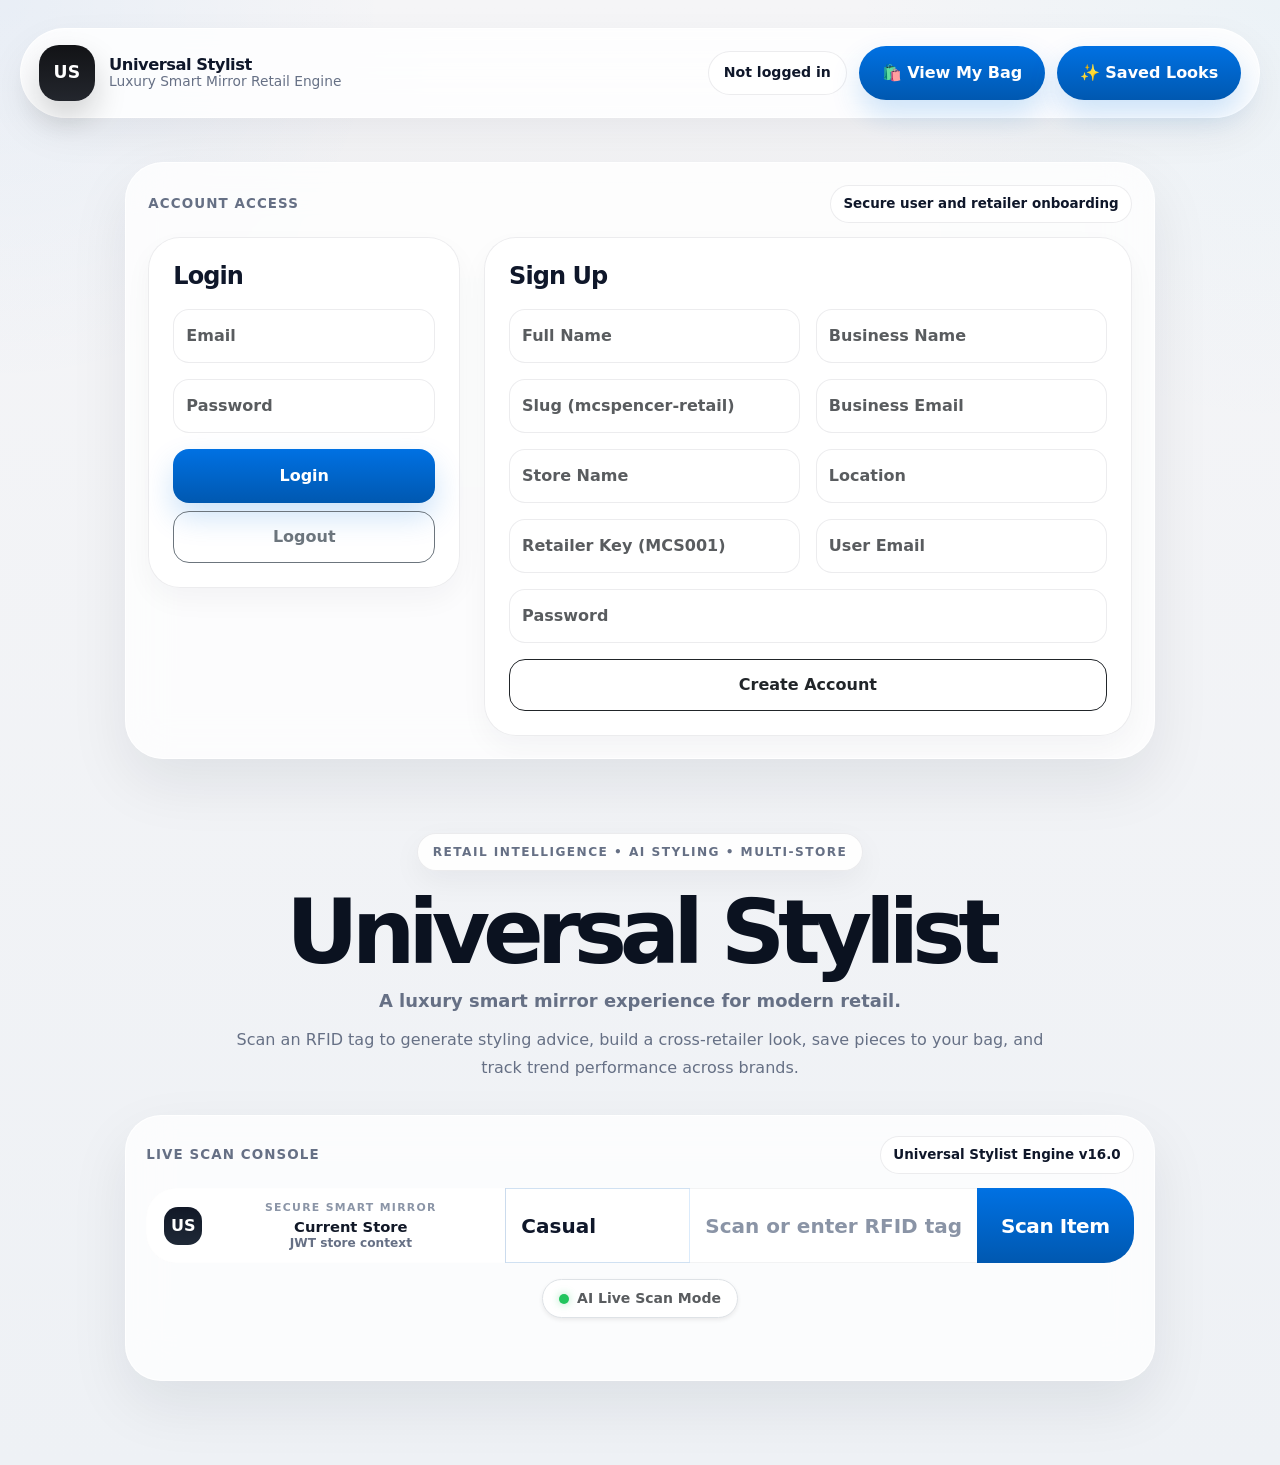
==== commit 8cf84775: "Complete multi-store inventory, bag, and analytics isolation" ====
--- a/src/main/resources/static/index.html
+++ b/src/main/resources/static/index.html
@@ -51,7 +51,8 @@
             box-sizing: border-box;
         }
 
-        html, body {
+        html,
+        body {
             min-height: 100%;
         }
 
@@ -66,39 +67,91 @@
         }
 
         @keyframes pulseReady {
-            0% { transform: scale(1); box-shadow: 0 0 0 0 rgba(34, 197, 94, 0.35); }
-            70% { transform: scale(1.14); box-shadow: 0 0 0 10px rgba(34, 197, 94, 0); }
-            100% { transform: scale(1); }
+            0% {
+                transform: scale(1);
+                box-shadow: 0 0 0 0 rgba(34, 197, 94, 0.35);
+            }
+
+            70% {
+                transform: scale(1.14);
+                box-shadow: 0 0 0 10px rgba(34, 197, 94, 0);
+            }
+
+            100% {
+                transform: scale(1);
+            }
         }
 
         @keyframes pulseScanning {
-            0% { transform: scale(1); box-shadow: 0 0 0 0 rgba(255, 183, 3, 0.55); }
-            50% { transform: scale(1.28); box-shadow: 0 0 0 14px rgba(255, 183, 3, 0.08); }
-            100% { transform: scale(1); }
+            0% {
+                transform: scale(1);
+                box-shadow: 0 0 0 0 rgba(255, 183, 3, 0.55);
+            }
+
+            50% {
+                transform: scale(1.28);
+                box-shadow: 0 0 0 14px rgba(255, 183, 3, 0.08);
+            }
+
+            100% {
+                transform: scale(1);
+            }
         }
 
         @keyframes pulseSuccess {
-            0% { transform: scale(1); }
-            50% { transform: scale(1.34); }
-            100% { transform: scale(1); }
+            0% {
+                transform: scale(1);
+            }
+
+            50% {
+                transform: scale(1.34);
+            }
+
+            100% {
+                transform: scale(1);
+            }
         }
 
         @keyframes pulseError {
-            0% { transform: scale(1); }
-            25% { transform: scale(1.2); }
-            50% { transform: scale(0.92); }
-            75% { transform: scale(1.14); }
-            100% { transform: scale(1); }
+            0% {
+                transform: scale(1);
+            }
+
+            25% {
+                transform: scale(1.2);
+            }
+
+            50% {
+                transform: scale(0.92);
+            }
+
+            75% {
+                transform: scale(1.14);
+            }
+
+            100% {
+                transform: scale(1);
+            }
         }
 
         @keyframes shimmer {
-            0% { background-position: -200% 0; }
-            100% { background-position: 200% 0; }
+            0% {
+                background-position: -200% 0;
+            }
+
+            100% {
+                background-position: 200% 0;
+            }
         }
 
         @keyframes sweep {
-            0% { left: -100%; }
-            100% { left: 100%; }
+            0% {
+                left: -100%;
+            }
+
+            100% {
+                left: 100%;
+            }
         }
 
         @keyframes revealUp {
@@ -106,6 +159,7 @@
                 opacity: 0;
                 transform: translateY(16px);
             }
+
             to {
                 opacity: 1;
                 transform: translateY(0);
@@ -113,16 +167,35 @@
         }
 
         @keyframes dots {
-            0% { content: ""; }
-            33% { content: "."; }
-            66% { content: ".."; }
-            100% { content: "..."; }
+            0% {
+                content: "";
+            }
+
+            33% {
+                content: ".";
+            }
+
+            66% {
+                content: "..";
+            }
+
+            100% {
+                content: "...";
+            }
         }
 
         @keyframes pulseButton {
-            0% { transform: scale(1); }
-            50% { transform: scale(1.015); }
-            100% { transform: scale(1); }
+            0% {
+                transform: scale(1);
+            }
+
+            50% {
+                transform: scale(1.015);
+            }
+
+            100% {
+                transform: scale(1);
+            }
         }
 
         .page-shell {
@@ -199,13 +272,13 @@
         .pill-status {
             padding: 10px 15px;
             border-radius: 999px;
-            background: rgba(255,255,255,0.90);
+            background: rgba(255, 255, 255, 0.90);
             border: 1px solid var(--line);
             font-size: 0.88rem;
             font-weight: 750;
             color: var(--ink);
             white-space: nowrap;
-            box-shadow: inset 0 1px 0 rgba(255,255,255,0.65);
+            box-shadow: inset 0 1px 0 rgba(255, 255, 255, 0.65);
         }
 
         .top-button,
@@ -281,7 +354,7 @@
             font-size: 0.76rem;
             font-weight: 850;
             color: var(--ink-soft);
-            background: rgba(255,255,255,0.88);
+            background: rgba(255, 255, 255, 0.88);
             border: 1px solid var(--line);
             box-shadow: var(--shadow-soft);
             margin-bottom: 20px;
@@ -317,7 +390,7 @@
             position: relative;
             overflow: hidden;
             background: var(--glass);
-            border: 1px solid rgba(255,255,255,0.92);
+            border: 1px solid rgba(255, 255, 255, 0.92);
             box-shadow: var(--shadow-card);
             backdrop-filter: blur(22px);
             -webkit-backdrop-filter: blur(22px);
@@ -365,7 +438,7 @@
             font-size: 0.84rem;
             font-weight: 700;
             color: var(--ink);
-            background: rgba(255,255,255,0.88);
+            background: rgba(255, 255, 255, 0.88);
             border: 1px solid var(--line);
             border-radius: 999px;
             padding: 8px 12px;
@@ -382,7 +455,7 @@
         }
 
         .auth-card {
-            background: rgba(255,255,255,0.94);
+            background: rgba(255, 255, 255, 0.94);
             border: 1px solid var(--line);
             border-radius: 32px;
             padding: 24px;
@@ -404,7 +477,7 @@
             border: 1px solid rgba(15, 23, 42, 0.08);
             box-shadow: none;
             font-weight: 600;
-            background: rgba(255,255,255,0.94);
+            background: rgba(255, 255, 255, 0.94);
         }
 
         .auth-input:focus,
@@ -455,9 +528,11 @@
         }
 
         .search-shell {
+            display: flex;
+            align-items: stretch;
             overflow: hidden;
             border-radius: 30px;
-            background: rgba(255,255,255,0.96);
+            background: rgba(255, 255, 255, 0.96);
             box-shadow: inset 0 0 0 1px rgba(15, 23, 42, 0.05);
         }
 
@@ -492,6 +567,93 @@
             box-shadow: inset 0 0 0 1px rgba(0, 113, 227, 0.14);
         }
 
+        .secure-store-card {
+            display: flex;
+            align-items: center;
+            justify-content: center;
+            gap: 12px;
+            min-height: 68px;
+            padding: 12px 18px;
+            background: rgba(255, 255, 255, 0.94);
+            border-right: 1px solid rgba(15, 23, 42, 0.08);
+            min-width: 320px;
+            max-width: 380px;
+            flex: 0 0 360px;
+        }
+
+        .secure-store-icon {
+            width: 38px;
+            height: 38px;
+            border-radius: 14px;
+            background: linear-gradient(180deg, #111827 0%, #1f2937 100%);
+            color: #fff;
+            display: inline-flex;
+            align-items: center;
+            justify-content: center;
+            font-weight: 900;
+            flex-shrink: 0;
+        }
+
+        .secure-store-copy {
+            min-width: 0;
+            width: 100%;
+            text-align: center;
+        }
+
+        .secure-store-label {
+            font-size: 0.68rem;
+            font-weight: 850;
+            letter-spacing: 0.12em;
+            text-transform: uppercase;
+            color: #8b95a7;
+            margin-bottom: 2px;
+        }
+
+        .secure-store-name {
+            font-size: 0.92rem;
+            font-weight: 850;
+            color: #111827;
+            line-height: 1.2;
+            white-space: normal;
+            overflow: visible;
+            text-overflow: unset;
+        }
+
+        .secure-store-code {
+            font-size: 0.76rem;
+            font-weight: 700;
+            color: #667085;
+            white-space: normal;
+            overflow-wrap: anywhere;
+            word-break: break-word;
+            line-height: 1.25;
+        }
+
+        .secure-context-box {
+            padding: 14px 16px;
+            border-radius: 18px;
+            background: rgba(15, 23, 42, 0.035);
+            border: 1px solid rgba(15, 23, 42, 0.07);
+        }
+
+        .secure-context-title {
+            font-size: 0.72rem;
+            font-weight: 850;
+            letter-spacing: 0.1em;
+            text-transform: uppercase;
+            color: #7b8190;
+            margin-bottom: 4px;
+        }
+
+        .secure-context-value {
+            font-size: 0.95rem;
+            font-weight: 800;
+            color: #111827;
+            overflow-wrap: anywhere;
+            word-break: break-word;
+            line-height: 1.45;
+        }
+
         .scan-button {
             background: linear-gradient(180deg, var(--apple-blue) 0%, var(--apple-blue-dark) 100%);
             color: #fff;
@@ -522,7 +684,7 @@
             gap: 10px;
             min-height: 48px;
             padding: 10px 16px;
-            background: rgba(255,255,255,0.90);
+            background: rgba(255, 255, 255, 0.90);
             border: 1px solid var(--line);
             border-radius: 999px;
             font-weight: 700;
@@ -600,9 +762,17 @@
             margin-bottom: 14px;
         }
 
-        .loading-line.short { width: 28%; }
-        .loading-line.medium { width: 52%; }
-        .loading-line.long { width: 82%; }
+        .loading-line.short {
+            width: 28%;
+        }
+
+        .loading-line.medium {
+            width: 52%;
+        }
+
+        .loading-line.long {
+            width: 82%;
+        }
 
         .scan-result-section {
             width: min(1140px, 92%);
@@ -771,9 +941,9 @@
         .activity-table-shell,
         .chart-shell,
         .look-carousel-card {
-            background: rgba(255,255,255,0.80);
+            background: rgba(255, 255, 255, 0.80);
             border: 1px solid var(--line);
-            box-shadow: inset 0 1px 0 rgba(255,255,255,0.55);
+            box-shadow: inset 0 1px 0 rgba(255, 255, 255, 0.55);
         }
 
         .result-info-block {
@@ -997,30 +1167,20 @@
             border-radius: 22px;
             text-align: center;
             color: #6b7280;
-            background: rgba(255,255,255,0.55);
-        }
-
-        #suggestionsRow > [class*="col-"] {
+            background: rgba(255, 255, 255, 0.55);
+        }
+
+        #suggestionsRow {
+            justify-content: flex-start;
+        }
+
+        #suggestionsRow > [class*="col-"],
+        #suggestionsRow > .col-12.col-md-6.col-xl-4 {
             display: flex;
         }
 
         #suggestionsRow .suggestion-card {
             width: 100%;
-        }
-
-        #suggestionsRow {
-            justify-content: flex-start;
-        }
-
-        #suggestionsRow > .col-12.col-md-6.col-xl-4 {
-            display: flex;
-        }
-
-        @media (min-width: 1200px) {
-            #suggestionsRow:has(> :nth-child(1):last-child),
-            #suggestionsRow:has(> :nth-child(2):last-child) {
-                justify-content: center;
-            }
         }
 
         .suggestion-card {
@@ -1030,7 +1190,7 @@
             border: 1px solid rgba(15, 23, 42, 0.05);
             border-radius: 30px;
             overflow: hidden;
-            background: rgba(255,255,255,0.94);
+            background: rgba(255, 255, 255, 0.94);
             box-shadow: 0 14px 36px rgba(15, 23, 42, 0.05);
             transition: transform 0.22s ease, box-shadow 0.22s ease;
             animation: revealUp 0.45s ease-out;
@@ -1173,7 +1333,7 @@
         .premium-bag-header {
             padding: 24px 24px 18px;
             border-bottom: 1px solid rgba(15, 23, 42, 0.08);
-            background: rgba(255,255,255,0.78);
+            background: rgba(255, 255, 255, 0.78);
             backdrop-filter: blur(14px);
         }
 
@@ -1184,8 +1344,8 @@
         }
 
         .premium-bag-footer {
-            border-top: 1px solid rgba(15,23,42,0.08);
-            background: rgba(255,255,255,0.74);
+            border-top: 1px solid rgba(15, 23, 42, 0.08);
+            background: rgba(255, 255, 255, 0.74);
             backdrop-filter: blur(14px);
         }
 
@@ -1275,7 +1435,7 @@
         }
 
         .total-row.final {
-            border-top: 1px solid rgba(15,23,42,0.08);
+            border-top: 1px solid rgba(15, 23, 42, 0.08);
             padding-top: 14px;
             margin-top: 10px;
             font-size: 1.2rem;
@@ -1534,8 +1694,13 @@
             margin-right: 6px;
         }
 
-        .legend-scan { background: #7CFF7C; }
-        .legend-save { background: #71B7FF; }
+        .legend-scan {
+            background: #7CFF7C;
+        }
+
+        .legend-save {
+            background: #71B7FF;
+        }
 
         .toast-shell {
             position: fixed;
@@ -1556,9 +1721,17 @@
             animation: revealUp 0.2s ease-out;
         }
 
-        .toast-success { background: linear-gradient(135deg, #0f9d58, #35b56f); }
-        .toast-error { background: linear-gradient(135deg, #d7263d, #f04a61); }
-        .toast-info { background: linear-gradient(135deg, #111111, #2d2d2d); }
+        .toast-success {
+            background: linear-gradient(135deg, #0f9d58, #35b56f);
+        }
+
+        .toast-error {
+            background: linear-gradient(135deg, #d7263d, #f04a61);
+        }
+
+        .toast-info {
+            background: linear-gradient(135deg, #111111, #2d2d2d);
+        }
 
         #lookCarouselContainer {
             margin: 22px 0 18px;
@@ -1644,7 +1817,7 @@
         }
 
         .full-outfit-card {
-            background: linear-gradient(180deg, rgba(255,255,255,0.98) 0%, rgba(248,249,251,0.96) 100%);
+            background: linear-gradient(180deg, rgba(255, 255, 255, 0.98) 0%, rgba(248, 249, 251, 0.96) 100%);
             border: 1px solid rgba(15, 23, 42, 0.05);
             border-radius: 34px;
             padding: 28px;
@@ -1814,7 +1987,7 @@
         }
 
         .anchor-piece-card {
-            background: linear-gradient(180deg, rgba(255,255,255,0.98) 0%, rgba(248,250,252,0.94) 100%);
+            background: linear-gradient(180deg, rgba(255, 255, 255, 0.98) 0%, rgba(248, 250, 252, 0.94) 100%);
             border: 1px solid rgba(15, 23, 42, 0.06);
             border-radius: 24px;
             padding: 18px;
@@ -2026,163 +2199,7 @@
             margin-bottom: 14px;
         }
 
-        .import-history-card {
-           margin-top: 18px;
-           border-radius: 24px;
-           padding: 18px;
-           background: rgba(255, 255, 255, 0.82);
-           border: 1px solid rgba(15, 23, 42, 0.08);
-           box-shadow: 0 12px 28px rgba(15, 23, 42, 0.05);
-        }
-
-       .import-history-header {
-           display: flex;
-           align-items: center;
-           justify-content: space-between;
-           gap: 14px;
-           flex-wrap: wrap;
-           margin-bottom: 14px;
-       }
-
-      .import-history-title {
-          margin: 0;
-          font-size: 1.02rem;
-          font-weight: 850;
-          color: #111827;
-          letter-spacing: -0.03em;
-      }
-
-      .import-history-subtitle {
-          margin: 4px 0 0;
-          color: #667085;
-          font-size: 0.9rem;
-          font-weight: 600;
-      }
-
-      .import-history-list {
-          display: grid;
-          gap: 10px;
-      }
-
-      .import-history-row {
-         display: flex;
-         align-items: center;
-         justify-content: space-between;
-         gap: 14px;
-         padding: 14px;
-         border-radius: 18px;
-         background: rgba(15, 23, 42, 0.03);
-         border: 1px solid rgba(15, 23, 42, 0.06);
-      }
-
-      .import-history-row[role="button"] {
-         cursor: pointer;
-         transition:
-         transform 0.18s ease,
-         background-color 0.22s ease,
-         border-color 0.22s ease,
-         box-shadow 0.22s ease;
-      }
-
-     .import-history-row[role="button"]:hover {
-        background: rgba(0, 113, 227, 0.055);
-        border-color: rgba(0, 113, 227, 0.16);
-        transform: translateY(-1px);
-        box-shadow: 0 10px 22px rgba(0, 113, 227, 0.06);
-     }
-
-     .import-history-row[role="button"]:focus {
-        outline: none;
-        box-shadow: 0 0 0 4px rgba(0, 113, 227, 0.10);
-     }
-
-     .import-history-row[role="button"] {
-         cursor: pointer;
-      }
-
-      .import-history-row[role="button"]:hover {
-          background: rgba(0, 113, 227, 0.055);
-          border-color: rgba(0, 113, 227, 0.16);
-          transform: translateY(-1px);
-      }
-
-      .import-history-row[role="button"]:focus {
-          outline: none;
-          box-shadow: 0 0 0 4px rgba(0, 113, 227, 0.10);
-      }
-      .import-history-main {
-         min-width: 0;
-      }
-
-      .import-history-file {
-         font-weight: 850;
-         color: #111827;
-         word-break: break-word;
-      }
-
-     .import-history-meta {
-        margin-top: 4px;
-        color: #667085;
-        font-size: 0.84rem;
-        font-weight: 650;
-      }
-
-     .import-history-stats {
-        display: flex;
-        gap: 8px;
-        flex-wrap: wrap;
-        justify-content: flex-end;
-      }
-
-.import-history-pill {
-    display: inline-flex;
-    align-items: center;
-    padding: 7px 11px;
-    border-radius: 999px;
-    font-size: 0.74rem;
-    font-weight: 850;
-    white-space: nowrap;
-}
-
-.import-history-pill.success {
-    background: rgba(34, 197, 94, 0.12);
-    color: #15803d;
-    border: 1px solid rgba(34, 197, 94, 0.18);
-}
-
-.import-history-pill.error {
-    background: rgba(239, 68, 68, 0.12);
-    color: #b91c1c;
-    border: 1px solid rgba(239, 68, 68, 0.18);
-}
-
-.import-history-pill.neutral {
-    background: rgba(15, 23, 42, 0.06);
-    color: #475467;
-    border: 1px solid rgba(15, 23, 42, 0.08);
-}
-
-.import-history-empty {
-    padding: 18px;
-    border-radius: 18px;
-    text-align: center;
-    color: #667085;
-    font-weight: 700;
-    background: rgba(15, 23, 42, 0.03);
-    border: 1px dashed rgba(15, 23, 42, 0.12);
-}
-
-@media (max-width: 768px) {
-    .import-history-row {
-        align-items: flex-start;
-        flex-direction: column;
-    }
-
-    .import-history-stats {
-        justify-content: flex-start;
-    }
-}
-
+        .import-history-card,
         .csv-rules-card {
             margin-top: 18px;
             border-radius: 24px;
@@ -2192,91 +2209,187 @@
             box-shadow: 0 12px 28px rgba(15, 23, 42, 0.05);
         }
 
-       .csv-rules-header {
+        .import-history-header,
+        .csv-rules-header {
             display: flex;
+            align-items: center;
             justify-content: space-between;
-            align-items: center;
             gap: 14px;
             flex-wrap: wrap;
             margin-bottom: 14px;
-       }
-
-      .csv-rules-title {
+        }
+
+        .import-history-title,
+        .csv-rules-title {
             margin: 0;
             font-size: 1.02rem;
             font-weight: 850;
             color: #111827;
             letter-spacing: -0.03em;
-       }
-
-      .csv-rules-subtitle {
-           margin: 4px 0 0;
-           color: #667085;
-           font-size: 0.9rem;
-           font-weight: 600;
-       }
-
-      .csv-rules-grid {
-           display: grid;
-           grid-template-columns: repeat(3, minmax(0, 1fr));
-          gap: 12px;
-      }
-
-      .csv-rule-box {
-          border-radius: 18px;
-          padding: 14px;
-          background: rgba(15, 23, 42, 0.03);
-          border: 1px solid rgba(15, 23, 42, 0.06);
-       }
-
-      .csv-rule-label {
-         font-size: 0.72rem;
-         font-weight: 850;
-         letter-spacing: 0.1em;
-         text-transform: uppercase;
-         color: #7b8190;
-         margin-bottom: 8px;
-      }
-
-      .csv-rule-list {
-         margin: 0;
-         padding-left: 18px;
-         color: #475467;
-         font-size: 0.88rem;
-         line-height: 1.65;
-         font-weight: 600;
-      }
-
-     .csv-rule-code {
-         display: inline-flex;
-         padding: 3px 7px;
-         border-radius: 999px;
-         background: rgba(0, 113, 227, 0.08);
-         color: var(--apple-blue);
-        font-weight: 800;
-        font-size: 0.78rem;
-      }
-
-     .csv-bad-example {
-         margin-top: 12px;
-         border-radius: 18px;
-         padding: 14px;
-         background: rgba(239, 68, 68, 0.06);
-         border: 1px solid rgba(239, 68, 68, 0.14);
-         color: #7f1d1d;
-         font-size: 0.88rem;
-         font-weight: 650;
-     }
-
-     .csv-bad-example strong {
-        color: #b91c1c;
-     }
-
-     @media (max-width: 991px) {
-    .csv-rules-grid {
-        grid-template-columns: 1fr;
-         }
-    }
+        }
+
+        .import-history-subtitle,
+        .csv-rules-subtitle {
+            margin: 4px 0 0;
+            color: #667085;
+            font-size: 0.9rem;
+            font-weight: 600;
+        }
+
+        .import-history-list {
+            display: grid;
+            gap: 10px;
+        }
+
+        .import-history-row {
+            display: flex;
+            align-items: center;
+            justify-content: space-between;
+            gap: 14px;
+            padding: 14px;
+            border-radius: 18px;
+            background: rgba(15, 23, 42, 0.03);
+            border: 1px solid rgba(15, 23, 42, 0.06);
+        }
+
+        .import-history-row[role="button"] {
+            cursor: pointer;
+            transition:
+                transform 0.18s ease,
+                background-color 0.22s ease,
+                border-color 0.22s ease,
+                box-shadow 0.22s ease;
+        }
+
+        .import-history-row[role="button"]:hover {
+            background: rgba(0, 113, 227, 0.055);
+            border-color: rgba(0, 113, 227, 0.16);
+            transform: translateY(-1px);
+            box-shadow: 0 10px 22px rgba(0, 113, 227, 0.06);
+        }
+
+        .import-history-row[role="button"]:focus {
+            outline: none;
+            box-shadow: 0 0 0 4px rgba(0, 113, 227, 0.10);
+        }
+
+        .import-history-main {
+            min-width: 0;
+        }
+
+        .import-history-file {
+            font-weight: 850;
+            color: #111827;
+            word-break: break-word;
+        }
+
+        .import-history-meta {
+            margin-top: 4px;
+            color: #667085;
+            font-size: 0.84rem;
+            font-weight: 650;
+        }
+
+        .import-history-stats {
+            display: flex;
+            gap: 8px;
+            flex-wrap: wrap;
+            justify-content: flex-end;
+        }
+
+        .import-history-pill {
+            display: inline-flex;
+            align-items: center;
+            padding: 7px 11px;
+            border-radius: 999px;
+            font-size: 0.74rem;
+            font-weight: 850;
+            white-space: nowrap;
+        }
+
+        .import-history-pill.success {
+            background: rgba(34, 197, 94, 0.12);
+            color: #15803d;
+            border: 1px solid rgba(34, 197, 94, 0.18);
+        }
+
+        .import-history-pill.error {
+            background: rgba(239, 68, 68, 0.12);
+            color: #b91c1c;
+            border: 1px solid rgba(239, 68, 68, 0.18);
+        }
+
+        .import-history-pill.neutral {
+            background: rgba(15, 23, 42, 0.06);
+            color: #475467;
+            border: 1px solid rgba(15, 23, 42, 0.08);
+        }
+
+        .import-history-empty {
+            padding: 18px;
+            border-radius: 18px;
+            text-align: center;
+            color: #667085;
+            font-weight: 700;
+            background: rgba(15, 23, 42, 0.03);
+            border: 1px dashed rgba(15, 23, 42, 0.12);
+        }
+
+        .csv-rules-grid {
+            display: grid;
+            grid-template-columns: repeat(3, minmax(0, 1fr));
+            gap: 12px;
+        }
+
+        .csv-rule-box {
+            border-radius: 18px;
+            padding: 14px;
+            background: rgba(15, 23, 42, 0.03);
+            border: 1px solid rgba(15, 23, 42, 0.06);
+        }
+
+        .csv-rule-label {
+            font-size: 0.72rem;
+            font-weight: 850;
+            letter-spacing: 0.1em;
+            text-transform: uppercase;
+            color: #7b8190;
+            margin-bottom: 8px;
+        }
+
+        .csv-rule-list {
+            margin: 0;
+            padding-left: 18px;
+            color: #475467;
+            font-size: 0.88rem;
+            line-height: 1.65;
+            font-weight: 600;
+        }
+
+        .csv-rule-code {
+            display: inline-flex;
+            padding: 3px 7px;
+            border-radius: 999px;
+            background: rgba(0, 113, 227, 0.08);
+            color: var(--apple-blue);
+            font-weight: 800;
+            font-size: 0.78rem;
+        }
+
+        .csv-bad-example {
+            margin-top: 12px;
+            border-radius: 18px;
+            padding: 14px;
+            background: rgba(239, 68, 68, 0.06);
+            border: 1px solid rgba(239, 68, 68, 0.14);
+            color: #7f1d1d;
+            font-size: 0.88rem;
+            font-weight: 650;
+        }
+
+        .csv-bad-example strong {
+            color: #b91c1c;
+        }
 
         .inventory-upload-result-card {
             border-radius: 22px;
@@ -2333,7 +2446,7 @@
             gap: 8px;
             padding: 10px 12px;
             border-radius: 999px;
-            background: rgba(255,255,255,0.82);
+            background: rgba(255, 255, 255, 0.82);
             border: 1px solid rgba(15, 23, 42, 0.08);
             color: #475467;
             font-size: 0.82rem;
@@ -2342,7 +2455,7 @@
         }
 
         .merchant-empty-admin {
-            background: rgba(255,255,255,0.64);
+            background: rgba(255, 255, 255, 0.64);
         }
 
         .merchant-inventory-grid {
@@ -2432,11 +2545,11 @@
             border: 1px solid rgba(245, 158, 11, 0.2);
         }
 
-       .merchant-status-pill.danger {
-           background: rgba(239, 68, 68, 0.12);
-           color: #b91c1c;
-           border: 1px solid rgba(239, 68, 68, 0.18);
-       }
+        .merchant-status-pill.danger {
+            background: rgba(239, 68, 68, 0.12);
+            color: #b91c1c;
+            border: 1px solid rgba(239, 68, 68, 0.18);
+        }
 
         .merchant-status-pill.synced {
             background: rgba(0, 113, 227, 0.12);
@@ -2551,6 +2664,11 @@
         }
 
         @media (min-width: 1200px) {
+            #suggestionsRow:has(> :nth-child(1):last-child),
+            #suggestionsRow:has(> :nth-child(2):last-child) {
+                justify-content: center;
+            }
+
             .merchant-inventory-grid:has(> :nth-child(1):last-child) {
                 grid-template-columns: minmax(320px, 420px);
                 justify-content: center;
@@ -2566,6 +2684,52 @@
             .merchant-inventory-grid {
                 grid-template-columns: repeat(2, minmax(280px, 1fr));
             }
+
+            .secure-store-card {
+                min-width: 280px;
+                flex-basis: 310px;
+            }
+        }
+
+        @media (max-width: 991px) {
+            .auth-shell {
+                padding: 16px;
+            }
+
+            .auth-card {
+                padding: 18px;
+                border-radius: 24px;
+            }
+
+            .hero-title {
+                font-size: clamp(2.7rem, 8vw, 4.4rem);
+            }
+
+            .summary-grid {
+                grid-template-columns: 1fr;
+            }
+
+            .welcome-card {
+                flex-direction: column;
+                align-items: flex-start;
+            }
+
+            .csv-rules-grid {
+                grid-template-columns: 1fr;
+            }
+
+            .search-shell {
+                flex-wrap: wrap;
+                border-radius: 26px;
+            }
+
+            .secure-store-card {
+                width: 100%;
+                max-width: none;
+                flex: 1 1 100%;
+                border-right: none;
+                border-bottom: 1px solid rgba(15, 23, 42, 0.08);
+            }
         }
 
         @media (max-width: 900px) {
@@ -2604,30 +2768,6 @@
             }
         }
 
-        @media (max-width: 991px) {
-            .auth-shell {
-                padding: 16px;
-            }
-
-            .auth-card {
-                padding: 18px;
-                border-radius: 24px;
-            }
-
-            .hero-title {
-                font-size: clamp(2.7rem, 8vw, 4.4rem);
-            }
-
-            .summary-grid {
-                grid-template-columns: 1fr;
-            }
-
-            .welcome-card {
-                flex-direction: column;
-                align-items: flex-start;
-            }
-        }
-
         @media (max-width: 768px) {
             .inventory-upload-summary {
                 grid-template-columns: 1fr;
@@ -2644,6 +2784,11 @@
             .merchant-dashboard-toolbar {
                 flex-direction: column;
                 align-items: stretch;
+            }
+
+            .merchant-dashboard-note {
+                border-radius: 18px;
+                align-items: flex-start;
             }
 
             .merchant-stock-editor {
@@ -2681,6 +2826,36 @@
             .search-shell .form-select,
             .search-shell .btn {
                 min-height: 58px;
+            }
+
+            .secure-store-card {
+                min-height: auto;
+                padding: 14px 16px;
+            }
+
+            .secure-store-copy {
+                text-align: left;
+            }
+
+            .secure-store-name {
+                font-size: 0.9rem;
+            }
+
+            .secure-store-code {
+                font-size: 0.72rem;
+            }
+
+            .secure-context-box {
+                padding: 13px 14px;
+            }
+
+            .import-history-row {
+                align-items: flex-start;
+                flex-direction: column;
+            }
+
+            .import-history-stats {
+                justify-content: flex-start;
             }
 
             .offcanvas {
@@ -2887,16 +3062,15 @@
                     </div>
 
                     <div class="input-group input-group-lg search-shell">
-                        <select id="retailerSelect" class="form-select fw-bold" style="max-width: 170px;">
-                            <option value="MACY001">Macy's</option>
-                            <option value="ZARA001">Zara</option>
-                            <option value="NORD001">Nordstrom</option>
-                            <option value="NIKE001">Nike</option>
-                        </select>
-
-                        <select id="storeCodeSelect" class="form-select fw-bold" style="max-width: 185px;">
-                            <option value="">Select Store</option>
-                        </select>
+
+                        <div class="secure-store-card">
+                            <div class="secure-store-icon">US</div>
+                            <div class="secure-store-copy">
+                                <div class="secure-store-label">Secure Smart Mirror</div>
+                                <div id="currentStoreName" class="secure-store-name">Current Store</div>
+                                <div id="currentStoreCode" class="secure-store-code">JWT store context</div>
+                            </div>
+                        </div>
 
                         <select id="vibeSelect" class="form-select premium-accent-select fw-bold" style="max-width: 185px;">
                             <option value="Casual">Casual</option>
@@ -2925,23 +3099,7 @@
                         </div>
                     </div>
 
-                    <div class="mt-3 text-center">
-                        <button class="btn btn-dark btn-sm me-2 quick-scan-btn" type="button" data-retailer="MACY001" data-rfid="RFID1001">
-                            Macy’s ⚡
-                        </button>
-
-                        <button class="btn btn-outline-dark btn-sm me-2 quick-scan-btn" type="button" data-retailer="ZARA001" data-rfid="RFID2001">
-                            Zara ⚡
-                        </button>
-
-                        <button class="btn btn-outline-dark btn-sm me-2 quick-scan-btn" type="button" data-retailer="NIKE001" data-rfid="RFID3001">
-                            Nike ⚡
-                        </button>
-
-                        <button class="btn btn-outline-dark btn-sm quick-scan-btn" type="button" data-retailer="NORD001" data-rfid="RFID4001">
-                            Nordstrom ⚡
-                        </button>
-                    </div>
+                    <div id="quickScanButtons" class="mt-3 text-center"></div>
 
                     <div class="text-center mt-3">
                         <div id="scanStatus" class="status-message"></div>
@@ -2962,29 +3120,20 @@
                 <div class="merchant-dashboard-note mb-3">
                     <span>⚙️</span>
                     <span>
-                        Bulk Mode is prepared for larger enterprise imports. Current uploads process immediately and create job records.
-                    </span>
+                    Bulk Mode is prepared for larger enterprise imports. Current uploads process immediately and create job records.
+                  </span>
+                </div>
+
+                <div class="secure-context-box mb-3">
+                    <div class="secure-context-title">Upload Target</div>
+                    <div id="uploadSecureStoreLabel" class="secure-context-value">
+                        Inventory uploads will use your logged-in store.
+                    </div>
                 </div>
 
                 <div class="row g-3 align-items-end">
-                    <div class="col-md-3">
-                        <label class="form-label fw-bold small text-muted">Retailer</label>
-                        <select id="uploadRetailerSelect" class="form-select auth-input">
-                            <option value="MACY001">Macy's</option>
-                            <option value="ZARA001">Zara</option>
-                            <option value="NORD001">Nordstrom</option>
-                            <option value="NIKE001">Nike</option>
-                        </select>
-                    </div>
-
-                    <div class="col-md-3">
-                        <label class="form-label fw-bold small text-muted">Store</label>
-                        <select id="uploadStoreCodeSelect" class="form-select auth-input">
-                            <option value="">Select Store</option>
-                        </select>
-                    </div>
-
-                    <div class="col-md-4">
+
+                    <div class="col-md-6">
                         <label class="form-label fw-bold small text-muted">CSV File</label>
                         <input
                                 id="inventoryCsvFile"
@@ -3134,7 +3283,7 @@
                 <div class="merchant-dashboard-toolbar">
                     <div class="merchant-dashboard-note">
                         <span>🧾</span>
-                        <span>Filter by retailer, store, category, or RFID to manage live inventory.</span>
+                        <span>Inventory is locked to your logged-in store. Search by RFID, item, brand, or category.</span>
                     </div>
                     <div class="merchant-dashboard-note">
                         <span>✏️</span>
@@ -3165,24 +3314,8 @@
                 </div>
 
                 <div class="row g-3 align-items-end">
-                    <div class="col-md-3">
-                        <label class="form-label fw-bold small text-muted">Retailer</label>
-                        <select id="inventoryRetailerSelect" class="form-select auth-input">
-                            <option value="MACY001">Macy's</option>
-                            <option value="ZARA001">Zara</option>
-                            <option value="NORD001">Nordstrom</option>
-                            <option value="NIKE001">Nike</option>
-                        </select>
-                    </div>
-
-                    <div class="col-md-3">
-                        <label class="form-label fw-bold small text-muted">Store</label>
-                        <select id="inventoryStoreCodeSelect" class="form-select auth-input">
-                            <option value="">Select Store</option>
-                        </select>
-                    </div>
-
-                    <div class="col-md-3">
+
+                    <div class="col-md-5">
                         <label class="form-label fw-bold small text-muted">Search</label>
                         <input
                                 id="inventorySearchInput"
@@ -3192,7 +3325,7 @@
                         />
                     </div>
 
-                    <div class="col-md-2">
+                    <div class="col-md-3">
                         <label class="form-label fw-bold small text-muted">Category</label>
                         <select id="inventoryCategoryFilter" class="form-select auth-input">
                             <option value="">All</option>
@@ -3203,7 +3336,7 @@
                         </select>
                     </div>
 
-                    <div class="col-md-1">
+                    <div class="col-md-2">
                         <button id="loadInventoryBtn" class="btn top-button w-100" type="button">
                             Load
                         </button>
@@ -3384,13 +3517,7 @@
                         </select>
                     </div>
                     <div class="col-6">
-                        <select id="activityRetailerFilter" class="form-select form-select-sm">
-                            <option value="ALL">All Retailers</option>
-                            <option value="MACY001">Macy's</option>
-                            <option value="NORD001">Nordstrom</option>
-                            <option value="ZARA001">Zara</option>
-                            <option value="NIKE001">Nike</option>
-                        </select>
+                        <select id="activityRetailerFilter" class="form-select form-select-sm"></select>
                     </div>
                 </div>
 
@@ -3457,6 +3584,9 @@
             </div>
 
             <div class="modal-footer" style="border-top: 1px solid rgba(15,23,42,0.08);">
+                <button type="button" class="btn merchant-inline-btn danger" id="cancelImportJobBtn">
+                    Cancel Job
+                </button>
                 <button type="button" class="btn merchant-inline-btn" id="copyImportJobIdBtn">
                     Copy Job ID
                 </button>
@@ -3473,41 +3603,68 @@
 
 <div id="toastShell" class="toast-shell"></div>
 <script src="https://cdn.jsdelivr.net/npm/bootstrap@5.3.0/dist/js/bootstrap.bundle.min.js"></script>
+<script src="/retailers.js"></script>
 
 <script>
     console.log("UNIVERSAL STYLIST v16.0 LUXURY UI LOADED");
 
-    const API = {
-        auth: "/api/v1/saas/auth",
-        stylist: "/api/v1/macy-stylist",
-        merchant: "/api/v1/merchant/inventory"
-    };
-
-    const STORE_OPTIONS = {
-        MACY001: [
-            { code: "MACY-NYC-01", label: "Herald Square" },
-            { code: "MACY-BK-02", label: "Brooklyn" }
-        ],
-        ZARA001: [
-            { code: "ZARA-SOHO-01", label: "SoHo" },
-            { code: "ZARA-5TH-02", label: "5th Avenue" }
-        ],
-        NORD001: [
-            { code: "NORD-NYC-01", label: "57th Street" },
-            { code: "NORD-WTC-02", label: "World Trade Center" }
-        ],
-        NIKE001: [
-            { code: "NIKE-NYC-01", label: "Nike NYC" },
-            { code: "NIKE-SOHO-02", label: "Nike SoHo" }
-        ]
-    };
-
+const API = {
+    auth: "/api/v1/saas/auth",
+    stylist: "/api/v1/macy-stylist",
+    merchant: "/api/v1/merchant/inventory"
+};
+
+const RETAILER_CONFIG = window.UniversalStylistRetailers;
+
+if (!RETAILER_CONFIG) {
+   throw new Error("retailers.js did not load. Make sure <script src='/retailers.js'><\/script> appears before the main app script.");
+}
+
+const STORE_OPTIONS = RETAILER_CONFIG.getStoreOptions();
+
+const QUICK_SCAN_RFIDS = {
+MACY001: "RFID1001",
+ZARA001: "RFID2001",
+NIKE001: "RFID3001",
+NORD001: "RFID4001",
+WALMART001: "RFID5001",
+TARGET001: "RFID6001"
+};
+const DEMO_SCAN_MODE = false;
+
+const DEMO_SCAN_CONTEXT = {
+    MACY001: {
+        retailerKey: "MACY001",
+        storeCode: "MACY-NYC-01"
+    },
+    ZARA001: {
+        retailerKey: "ZARA001",
+        storeCode: "ZARA-SOHO-01"
+    },
+    NIKE001: {
+        retailerKey: "NIKE001",
+        storeCode: "NIKE-NYC-01"
+    },
+    NORD001: {
+        retailerKey: "NORD001",
+        storeCode: "NORD-NYC-01"
+    },
+    WALMART001: {
+        retailerKey: "WALMART001",
+        storeCode: "WALMART-NYC-01"
+    },
+    TARGET001: {
+        retailerKey: "TARGET001",
+        storeCode: "TARGET-NYC-01"
+    }
+};
     let currentRfid = "";
     let currentLoadedItem = null;
     let lastScannedItem = null;
     let activityRefreshStarted = false;
     let savedRfids = new Set();
     let merchantInventoryPage = 0;
+    let importJobDetailsRefreshTimer = null;
 
     window.currentLookVariation = 0;
     window.currentLookState = {
@@ -3530,14 +3687,141 @@
             .replace(/'/g, "&#039;");
     }
 
+function populateRetailerSelect(selectId, selectedValue = "MACY001", includeAllOption = false, allValue = "") {
+    const select = document.getElementById(selectId);
+    if (!select) return;
+
+     const allOption = includeAllOption
+         ? `<option value="${escapeHtml(allValue)}">All Retailers</option>`
+         : "";
+
+     const options = RETAILER_CONFIG.getRetailerEntries()
+         .map(retailer => {
+              const selected = retailer.key === selectedValue ? " selected" : "";
+
+              return `
+                 <option value="${escapeHtml(retailer.key)}"${selected}>
+                       ${escapeHtml(retailer.name)}
+                 </option>
+            `;
+        })
+         .join("");
+
+      select.innerHTML = `${allOption}${options}`;
+
+     if (includeAllOption && selectedValue === allValue) {
+       select.value = allValue;
+        return;
+        }
+
+      const exists = RETAILER_CONFIG.getRetailerEntries().some(retailer => retailer.key === selectedValue);
+      select.value = exists ? selectedValue : "MACY001";
+       }
+
+function populateActivityRetailerFilter() {
+     const select = document.getElementById("activityRetailerFilter");
+        if (!select) return;
+
+     const options = RETAILER_CONFIG.getRetailerEntries()
+          .map(retailer => `
+        <option value="${escapeHtml(retailer.key)}">
+           ${escapeHtml(retailer.name)}
+        </option>
+    `)
+     .join("");
+
+       select.innerHTML = `
+         <option value="ALL">All Retailers</option>
+       ${options}
+      `;
+     }
+function renderQuickScanButtons() {
+    const container = document.getElementById("quickScanButtons");
+    if (!container) return;
+
+    const quickScans = [
+        {
+            label: "Oxford Shirt",
+            retailerKey: "MACY001",
+            rfid: "RFID1001"
+        },
+        {
+            label: "Cropped Shirt",
+            retailerKey: "ZARA001",
+            rfid: "RFID2001"
+        },
+        {
+            label: "Nike Tee",
+            retailerKey: "NIKE001",
+            rfid: "RFID3001"
+        },
+        {
+            label: "Cashmere Crewneck",
+            retailerKey: "NORD001",
+            rfid: "RFID4001"
+        },
+        {
+            label: "Walmart Hoodie",
+            retailerKey: "WALMART001",
+            rfid: "RFID5001"
+        },
+        {
+            label: "Target Tee",
+            retailerKey: "TARGET001",
+            rfid: "RFID6001"
+        }
+    ];
+
+    container.innerHTML = quickScans.map((item, index) => {
+        const btnClass = index === 0 ? "btn-dark" : "btn-outline-dark";
+
+        return `
+            <button
+                class="btn ${btnClass} btn-sm me-2 mb-2 quick-scan-btn"
+                type="button"
+                data-retailer-key="${escapeHtml(item.retailerKey)}"
+                data-rfid="${escapeHtml(item.rfid)}"
+            >
+                ${escapeHtml(item.label)} ⚡
+            </button>
+        `;
+    }).join("");
+
+    container.querySelectorAll(".quick-scan-btn").forEach(button => {
+        button.addEventListener("click", () => {
+            const retailerKey = button.dataset.retailerKey || "";
+            const rfid = button.dataset.rfid || "";
+
+            quickScan(retailerKey, rfid);
+        });
+    });
+}
+
+    function getStoreLabel(retailerKey, storeCode) {
+      const stores = STORE_OPTIONS[retailerKey] || [];
+      const store = stores.find(item => item.code === storeCode);
+
+     return store?.label || storeCode || "";
+  }
+    function getJwtPayload() {
+      return parseJwtPayload(getToken()) || {};
+  }
+
     function getSelectedRetailerKey() {
-        return document.getElementById("retailerSelect")?.value || "MACY001";
-    }
-
-    function getSelectedStoreCode() {
-        return document.getElementById("storeCodeSelect")?.value || "";
-    }
-
+       return (
+           window.loggedInRetailerKey ||
+           getJwtContext().retailerKey ||
+           ""
+    );
+}
+
+   function getSelectedStoreCode() {
+      return (
+          window.loggedInRetailerKey ||
+          getJwtContext().retailerKey ||
+          ""
+    );
+}
     function populateStoreOptions(retailerKey, preferredStoreCode = "") {
         const storeSelect = document.getElementById("storeCodeSelect");
         if (!storeSelect) return;
@@ -3598,12 +3882,41 @@
         storeSelect.value = exists ? fallbackStoreCode : stores[0].code;
     }
 
-    function safeImageUrl(url, fallback = "https://placehold.co/500x620?text=Scanned+Item") {
-    const value = String(url || "").trim();
-
-    if (!value) return fallback;
-
-    try {
+    function buildImagePlaceholder(text = "Inventory Item") {
+        const safeText = String(text || "Inventory Item")
+            .replace(/&/g, "&amp;")
+            .replace(/</g, "&lt;")
+            .replace(/>/g, "&gt;")
+            .replace(/"/g, "&quot;");
+
+        const svg = `
+            <svg xmlns="http://www.w3.org/2000/svg" width="500" height="620" viewBox="0 0 500 620">
+                <rect width="500" height="620" fill="#f3f4f6"/>
+                <rect x="80" y="120" width="340" height="380" rx="28" fill="#e5e7eb"/>
+                <text x="250" y="295" text-anchor="middle" font-family="Arial, sans-serif" font-size="24" font-weight="700" fill="#6b7280">
+                     ${safeText}
+            </text>
+            <text x="250" y="330" text-anchor="middle" font-family="Arial, sans-serif" font-size="15" fill="#9ca3af">
+                Image unavailable
+            </text>
+        </svg>
+    `;
+
+    return `data:image/svg+xml;charset=UTF-8,${encodeURIComponent(svg)}`;
+  }
+
+     function safeImageUrl(url, fallbackText = "Inventory Item") {
+         const value = String(url || "").trim();
+
+         if (!value) {
+        return buildImagePlaceholder(fallbackText);
+         }
+
+        if (value.startsWith("file://") || value.startsWith("/Users/") || value.startsWith("C:\\")) {
+        return buildImagePlaceholder(fallbackText);
+    }
+
+        try {
         const parsed = new URL(value, window.location.origin);
 
         if (
@@ -3614,11 +3927,11 @@
         ) {
             return parsed.href;
         }
-    } catch (_) {
-        return fallback;
-    }
-
-    return fallback;
+    } catch (error) {
+        return buildImagePlaceholder(fallbackText);
+    }
+
+    return buildImagePlaceholder(fallbackText);
 }
 
     function safeNumber(value) {
@@ -3788,15 +4101,15 @@
     }
 
     function getToken() {
-        return localStorage.getItem("token") || "";
+        return sessionStorage.getItem("token") || "";
     }
 
     function setToken(token) {
-        localStorage.setItem("token", token);
+        sessionStorage.setItem("token", token);
     }
 
     function clearToken() {
-        localStorage.removeItem("token");
+        sessionStorage.removeItem("token");
     }
 
      function parseJwtPayload(token) {
@@ -3832,21 +4145,126 @@
     );
 }
 
-function isOwnerUser() {
-    const role = String(getCurrentUserRole() || "").toUpperCase();
-    return role === "OWNER" || role === "ROLE_OWNER";
+   function isOwnerUser() {
+       const role = String(getCurrentUserRole() || "").toUpperCase();
+       return role === "OWNER" || role === "ROLE_OWNER";
+   }
+
+    function getJwtContext() {
+       const payload = parseJwtPayload(getToken()) || {};
+       const restored = window.loggedInAuthContext || {};
+
+       return {
+           userId: payload.userId || "",
+           tenantId: payload.tenantId || "",
+           storeId: payload.storeId || "",
+           email: payload.email || payload.sub || "",
+           fullName: payload.fullName || "",
+           role: payload.role || "",
+           businessName: payload.businessName || "",
+           tenantSlug: payload.tenantSlug || "",
+           plan: payload.plan || "",
+           retailerKey: payload.retailerKey || "",
+           storeCode: payload.storeCode || "",
+           storeName: payload.storeName || "",
+           location: payload.location || ""
+    };
 }
 
+     function getCurrentRetailerKey() {
+        return getJwtContext().retailerKey || "";
+    }
+
+     function getCurrentStoreCode() {
+        return getJwtContext().storeCode || "";
+     }
+
+     function getCurrentStoreName() {
+        const context = getJwtContext();
+        return context.storeName || context.storeCode || "Current Store";
+     }
+
+     function updateSecureStoreLabels() {
+        const context = getJwtContext();
+
+        const storeName = context.storeName || "Current Store";
+        const storeCode = context.storeCode || "JWT store context";
+        const retailerKey = context.retailerKey || "Secure retailer";
+        const businessName = context.businessName || "Your Store";
+
+        const currentStoreName = document.getElementById("currentStoreName");
+        const currentStoreCode = document.getElementById("currentStoreCode");
+        const uploadSecureStoreLabel = document.getElementById("uploadSecureStoreLabel");
+
+     if (currentStoreName) {
+        currentStoreName.textContent = storeName;
+    }
+
+     if (currentStoreCode) {
+        currentStoreCode.textContent = `${retailerKey} • ${storeCode}`;
+    }
+
+     if (uploadSecureStoreLabel) {
+        uploadSecureStoreLabel.textContent = `${businessName} • ${storeName} • ${storeCode}`;
+     }
+ }
+
+   async function restoreLoggedInStoreContext() {
+    try {
+        requireToken();
+
+        const resp = await fetch(`${API.stylist}/debug/auth`, {
+            headers: getAuthHeaders()
+        });
+
+        await assertAuthorizedResponse(resp, "Session expired. Please log in again.");
+
+        const auth = await resp.json();
+
+        const retailerKey = String(auth.jwtRetailerKey || "").trim();
+        const storeCode = String(auth.jwtStoreCode || "").trim();
+
+        if (!retailerKey || !storeCode) {
+            throw new Error("Logged-in store context is missing.");
+        }
+
+        window.loggedInRetailerKey = retailerKey;
+        window.loggedInStoreCode = storeCode;
+
+        window.loggedInAuthContext = {
+            userId: String(auth.jwtUserId || "").trim(),
+            tenantId: String(auth.jwtTenantId || "").trim(),
+            storeId: String(auth.jwtStoreId || "").trim(),
+            email: String(auth.jwtEmail || "").trim(),
+            role: String(auth.jwtRole || "").trim(),
+            retailerKey,
+            storeCode,
+            storeName: getStoreLabel(retailerKey, storeCode) || storeCode,
+            canManageInventory: Boolean(auth.canManageInventory)
+        };
+
+        updateSecureStoreLabels();
+
+        return {
+            retailerKey,
+            storeCode
+        };
+    } catch (error) {
+        console.warn("Could not restore logged-in store context:", error);
+        return null;
+    }
+}
+
     function getStoredLoginEmail() {
-        return localStorage.getItem("loginEmail") || "";
+        return sessionStorage.getItem("loginEmail") || "";
     }
 
     function setStoredLoginEmail(email) {
-        localStorage.setItem("loginEmail", email || "");
+        sessionStorage.setItem("loginEmail", email || "");
     }
 
     function clearStoredLoginEmail() {
-        localStorage.removeItem("loginEmail");
+        sessionStorage.removeItem("loginEmail");
     }
 
     function getAuthHeaders(extra = {}) {
@@ -3871,10 +4289,10 @@
     function handleExpiredSession() {
         const hadToken = !!getToken();
 
-        localStorage.removeItem("token");
-        localStorage.removeItem("loginEmail");
-        localStorage.removeItem("user");
-        localStorage.removeItem("username");
+        sessionStorage.removeItem("token");
+        sessionStorage.removeItem("loginEmail");
+        sessionStorage.removeItem("user");
+        sessionStorage.removeItem("username");
 
         window.activeSavedLookId = "";
 
@@ -4026,6 +4444,7 @@
             hideMerchantUploadSection();
             hideMerchantInventorySection();
         }
+            updateSecureStoreLabels();
     }
 
     function setButtonBusy(button, busyText) {
@@ -4452,20 +4871,31 @@
         `;
     }
 
-    function getSavedLooks() {
-        try {
-            const raw = localStorage.getItem("savedLooks") || "[]";
-            const parsed = JSON.parse(raw);
-            return Array.isArray(parsed) ? parsed : [];
-        } catch (error) {
-            console.error("Failed to read saved looks:", error);
-            return [];
-        }
-    }
-
-    function setSavedLooks(looks) {
-        localStorage.setItem("savedLooks", JSON.stringify(Array.isArray(looks) ? looks : []));
-    }
+   function getSavedLooksStorageKey() {
+    const context = getJwtContext();
+    const userPart = context.userId || context.email || "anonymous";
+    const storePart = context.storeCode || "no-store";
+
+    return `savedLooks:${userPart}:${storePart}`;
+}
+
+function getSavedLooks() {
+    try {
+        const raw = sessionStorage.getItem(getSavedLooksStorageKey()) || "[]";
+        const parsed = JSON.parse(raw);
+        return Array.isArray(parsed) ? parsed : [];
+    } catch (error) {
+        console.error("Failed to read saved looks:", error);
+        return [];
+    }
+}
+
+function setSavedLooks(looks) {
+    sessionStorage.setItem(
+        getSavedLooksStorageKey(),
+        JSON.stringify(Array.isArray(looks) ? looks : [])
+    );
+}
 
     function cloneSavedItem(item) {
         if (!item || typeof item !== "object") return null;
@@ -4522,35 +4952,32 @@
     }
 
     function buildSavedLookPayload(fullOutfit) {
-        const activeLook =
-            Array.isArray(window.generatedLooks) && window.currentLookIndex >= 0
-                ? window.generatedLooks[window.currentLookIndex]
-                : null;
-
-        const vibe = document.getElementById("vibeSelect")?.value || "Casual";
-        const retailerKey = getSelectedRetailerKey();
-        const storeCode = getSelectedStoreCode();
-        const selectedStore =
-            (STORE_OPTIONS[retailerKey] || []).find(store => store.code === storeCode) || null;
-
-        return normalizeSavedLookEntry({
-            id: window.activeSavedLookId || `look-${Date.now()}-${Math.random().toString(36).slice(2, 8)}`,
-            savedAt: new Date().toISOString(),
-            anchor: cloneSavedItem({
-                ...(lastScannedItem || {}),
-                retailerKey,
-                storeCode,
-                storeName: getItemField(lastScannedItem, "storeName") || selectedStore?.label || ""
-            }),
-            look: fullOutfit,
-            suggestions: activeLook?.suggestions || [],
-            score: safeNumber(fullOutfit?.overallScore),
-            vibe,
-            retailerKey,
-            storeCode,
-            storeName: selectedStore?.label || ""
-        });
-    }
+    const activeLook =
+        Array.isArray(window.generatedLooks) && window.currentLookIndex >= 0
+            ? window.generatedLooks[window.currentLookIndex]
+            : null;
+
+    const vibe = document.getElementById("vibeSelect")?.value || "Casual";
+    const context = getJwtContext();
+
+    return normalizeSavedLookEntry({
+        id: window.activeSavedLookId || `look-${Date.now()}-${Math.random().toString(36).slice(2, 8)}`,
+        savedAt: new Date().toISOString(),
+        anchor: cloneSavedItem({
+            ...(lastScannedItem || {}),
+            retailerKey: context.retailerKey,
+            storeCode: context.storeCode,
+            storeName: getItemField(lastScannedItem, "storeName") || context.storeName || context.storeCode || ""
+        }),
+        look: fullOutfit,
+        suggestions: activeLook?.suggestions || [],
+        score: safeNumber(fullOutfit?.overallScore),
+        vibe,
+        retailerKey: context.retailerKey,
+        storeCode: context.storeCode,
+        storeName: context.storeName || context.storeCode || ""
+    });
+}
 
     function updateSaveLookButtonState() {
         const btn = document.getElementById("saveFullLookBtn");
@@ -4767,82 +5194,80 @@
     }
 
     function applySavedLookById(lookId) {
-        const savedLooks = getSavedLooks().map(normalizeSavedLookEntry).filter(Boolean);
-        const entry = savedLooks.find(item => item.id === lookId);
-
-        if (!entry || !entry.look) {
-            showToast("Saved look not found.", "error");
-            return;
-        }
-
-        window.activeSavedLookId = lookId;
-
-        const savedVibe = entry.vibe || "Casual";
-        const vibeSelect = document.getElementById("vibeSelect");
-        if (vibeSelect) vibeSelect.value = savedVibe;
-
-        const savedRetailerKey =
-            entry.retailerKey ||
-            getItemField(entry.anchor, "retailerKey") ||
-            getSelectedRetailerKey();
-
-        const savedStoreCode =
-            entry.storeCode ||
-            getItemField(entry.anchor, "storeCode") ||
-            "";
-
-        const retailerSelect = document.getElementById("retailerSelect");
-        if (retailerSelect && savedRetailerKey) retailerSelect.value = savedRetailerKey;
-
-        populateStoreOptions(savedRetailerKey, savedStoreCode);
-
-        const payload = {
-            ...(entry.anchor || {}),
-            fullOutfit: entry.look,
-            suggestions: Array.isArray(entry.suggestions) ? entry.suggestions : []
+    const savedLooks = getSavedLooks()
+        .map(normalizeSavedLookEntry)
+        .filter(Boolean);
+
+    const entry = savedLooks.find(item => item.id === lookId);
+
+    if (!entry || !entry.look) {
+        showToast("Saved look not found.", "error");
+        return;
+    }
+
+    window.activeSavedLookId = lookId;
+
+    const savedVibe = entry.vibe || "Casual";
+    const vibeSelect = document.getElementById("vibeSelect");
+
+    if (vibeSelect) {
+        vibeSelect.value = savedVibe;
+    }
+
+    /*
+     * Important:
+     * Saved looks should NOT change retailer/store anymore.
+     * The smart mirror store is controlled by the logged-in JWT context.
+     */
+
+    const payload = {
+        ...(entry.anchor || {}),
+        fullOutfit: entry.look,
+        suggestions: Array.isArray(entry.suggestions) ? entry.suggestions : []
+    };
+
+    renderScanResult(payload, savedVibe);
+    renderSavedLooksDrawer();
+    updateSaveLookButtonState();
+    updateSecureStoreLabels();
+
+    const scrollToLoadedLook = () => {
+        const fullOutfitContainer = document.getElementById("fullOutfitContainer");
+        const anchorPieceContainer = document.getElementById("anchorPieceContainer");
+        const scanResultSection = document.getElementById("scanResultSection");
+
+        const target =
+            (fullOutfitContainer && fullOutfitContainer.innerHTML.trim() ? fullOutfitContainer : null) ||
+            (anchorPieceContainer && anchorPieceContainer.innerHTML.trim() ? anchorPieceContainer : null) ||
+            scanResultSection;
+
+        requestAnimationFrame(() => {
+            target?.scrollIntoView({
+                behavior: "smooth",
+                block: "start"
+            });
+        });
+    };
+
+    const savedLooksPanel = document.getElementById("savedLooksSidebar");
+
+    if (savedLooksPanel) {
+        const instance =
+            bootstrap.Offcanvas.getInstance(savedLooksPanel) ||
+            new bootstrap.Offcanvas(savedLooksPanel);
+
+        const handleHidden = () => {
+            scrollToLoadedLook();
         };
 
-        renderScanResult(payload, savedVibe);
-        renderSavedLooksDrawer();
-        updateSaveLookButtonState();
-
-        const scrollToLoadedLook = () => {
-            const fullOutfitContainer = document.getElementById("fullOutfitContainer");
-            const anchorPieceContainer = document.getElementById("anchorPieceContainer");
-            const scanResultSection = document.getElementById("scanResultSection");
-
-            const target =
-                (fullOutfitContainer && fullOutfitContainer.innerHTML.trim() ? fullOutfitContainer : null) ||
-                (anchorPieceContainer && anchorPieceContainer.innerHTML.trim() ? anchorPieceContainer : null) ||
-                scanResultSection;
-
-            requestAnimationFrame(() => {
-                target?.scrollIntoView({
-                    behavior: "smooth",
-                    block: "start"
-                });
-            });
-        };
-
-        const savedLooksPanel = document.getElementById("savedLooksSidebar");
-        if (savedLooksPanel) {
-            const instance =
-                bootstrap.Offcanvas.getInstance(savedLooksPanel) ||
-                new bootstrap.Offcanvas(savedLooksPanel);
-
-            const handleHidden = () => {
-                scrollToLoadedLook();
-            };
-
-            savedLooksPanel.addEventListener("hidden.bs.offcanvas", handleHidden, { once: true });
-            instance.hide();
-        } else {
-            scrollToLoadedLook();
-        }
-
-        showToast("Saved look loaded.", "success");
-    }
-
+        savedLooksPanel.addEventListener("hidden.bs.offcanvas", handleHidden, { once: true });
+        instance.hide();
+    } else {
+        scrollToLoadedLook();
+    }
+
+    showToast("Saved look loaded.", "success");
+}
     function deleteSavedLookById(lookId) {
         const savedLooks = getSavedLooks()
             .map(normalizeSavedLookEntry)
@@ -5001,12 +5426,8 @@
                     requireToken();
 
                     const nextVariation = safeNumber(window.currentLookVariation || 0) + 1;
-                    const retailerKey = getSelectedRetailerKey();
-                    const storeCode = getSelectedStoreCode();
 
                     const params = new URLSearchParams({
-                        retailerKey,
-                        storeCode,
                         vibe,
                         variation: String(nextVariation)
                     });
@@ -5055,8 +5476,6 @@
 
         try {
             const vibe = document.getElementById("vibeSelect")?.value || "Casual";
-            const retailerKey = getSelectedRetailerKey();
-            const storeCode = getSelectedStoreCode();
             const rfid =
                 currentRfid ||
                 getItemField(lastScannedItem, "rfid", "itemRfid", "productRfid", "id");
@@ -5066,8 +5485,6 @@
             requireToken();
 
             const params = new URLSearchParams({
-                retailerKey,
-                storeCode,
                 vibe,
                 swapCategory,
                 currentTopRfid: window.currentLookState?.topRfid || "",
@@ -5796,98 +6213,11 @@
     }
 }
 
-async function exportMerchantInventoryCsv() {
-    const retailerKey = document.getElementById("inventoryRetailerSelect")?.value || "";
-    const storeCode = document.getElementById("inventoryStoreCodeSelect")?.value || "";
-    const query = document.getElementById("inventorySearchInput")?.value || "";
-    const category = document.getElementById("inventoryCategoryFilter")?.value || "";
-    const button = document.getElementById("exportInventoryBtn");
-
-    if (!retailerKey) {
-        setMerchantInventoryStatus("Select a retailer first.", "danger");
-        showToast("Select a retailer first.", "error");
-        return;
-    }
-
-    if (!storeCode) {
-        setMerchantInventoryStatus("Select a store first.", "danger");
-        showToast("Select a store first.", "error");
-        return;
-    }
-
-    try {
-        requireToken();
-
-        setButtonBusy(button, "Downloading...");
-        setMerchantInventoryStatus("Preparing CSV export...", "muted");
-
-        const params = new URLSearchParams({
-            retailerKey,
-            storeCode,
-            q: query,
-            category
-        });
-
-        const resp = await fetch(`${API.merchant}/export?${params.toString()}`, {
-            method: "GET",
-            headers: getAuthHeaders()
-        });
-
-        await assertAuthorizedResponse(resp, "Failed to export inventory.");
-
-        const blob = await resp.blob();
-
-        let filename = "merchant-inventory.csv";
-        const disposition = resp.headers.get("Content-Disposition");
-
-        if (disposition) {
-            const filenameMatch = disposition.match(/filename="?([^"]+)"?/);
-            if (filenameMatch && filenameMatch[1]) {
-                filename = filenameMatch[1];
-            }
-        }
-
-        const downloadUrl = window.URL.createObjectURL(blob);
-        const link = document.createElement("a");
-
-        link.href = downloadUrl;
-        link.download = filename;
-        document.body.appendChild(link);
-        link.click();
-
-        link.remove();
-        window.URL.revokeObjectURL(downloadUrl);
-
-        setMerchantInventoryStatus("CSV downloaded.", "success");
-        showToast("CSV downloaded.", "success");
-    } catch (error) {
-        console.error("Inventory Export Error:", error);
-        setMerchantInventoryStatus(error.message || "Failed to export inventory.", "danger");
-        showToast(error.message || "Failed to export inventory.", "error");
-    } finally {
-        clearButtonBusy(button, "Download CSV");
-    }
-}
-
 async function exportLowStockInventoryCsv() {
-    const retailerKey = document.getElementById("inventoryRetailerSelect")?.value || "";
-    const storeCode = document.getElementById("inventoryStoreCodeSelect")?.value || "";
     const query = document.getElementById("inventorySearchInput")?.value || "";
     const category = document.getElementById("inventoryCategoryFilter")?.value || "";
     const button = document.getElementById("exportLowStockBtn");
 
-    if (!retailerKey) {
-        setMerchantInventoryStatus("Select a retailer first.", "danger");
-        showToast("Select a retailer first.", "error");
-        return;
-    }
-
-    if (!storeCode) {
-        setMerchantInventoryStatus("Select a store first.", "danger");
-        showToast("Select a store first.", "error");
-        return;
-    }
-
     try {
         requireToken();
 
@@ -5895,8 +6225,6 @@
         setMerchantInventoryStatus("Preparing low stock CSV export...", "muted");
 
         const params = new URLSearchParams({
-            retailerKey,
-            storeCode,
             q: query,
             category,
             threshold: "3"
@@ -5945,24 +6273,9 @@
 
 async function exportInventoryCsv() {
     const button = document.getElementById("exportInventoryCsvBtn");
-
-    const retailerKey = document.getElementById("inventoryRetailerSelect")?.value || "";
-    const storeCode = document.getElementById("inventoryStoreCodeSelect")?.value || "";
     const query = document.getElementById("inventorySearchInput")?.value || "";
     const category = document.getElementById("inventoryCategoryFilter")?.value || "";
 
-    if (!retailerKey) {
-        setMerchantInventoryStatus("Select a retailer before exporting.", "danger");
-        showToast("Select a retailer before exporting.", "error");
-        return;
-    }
-
-    if (!storeCode) {
-        setMerchantInventoryStatus("Select a store before exporting.", "danger");
-        showToast("Select a store before exporting.", "error");
-        return;
-    }
-
     try {
         requireToken();
 
@@ -5970,8 +6283,6 @@
         setMerchantInventoryStatus("Preparing CSV export...", "muted");
 
         const params = new URLSearchParams({
-            retailerKey,
-            storeCode,
             q: query,
             category
         });
@@ -6013,24 +6324,10 @@
 }
 
 async function exportReorderReportCsv() {
-    const retailerKey = document.getElementById("inventoryRetailerSelect")?.value || "";
-    const storeCode = document.getElementById("inventoryStoreCodeSelect")?.value || "";
     const query = document.getElementById("inventorySearchInput")?.value || "";
     const category = document.getElementById("inventoryCategoryFilter")?.value || "";
     const button = document.getElementById("exportReorderReportBtn");
 
-    if (!retailerKey) {
-        setMerchantInventoryStatus("Select a retailer first.", "danger");
-        showToast("Select a retailer first.", "error");
-        return;
-    }
-
-    if (!storeCode) {
-        setMerchantInventoryStatus("Select a store first.", "danger");
-        showToast("Select a store first.", "error");
-        return;
-    }
-
     try {
         requireToken();
 
@@ -6038,8 +6335,6 @@
         setMerchantInventoryStatus("Preparing reorder report...", "muted");
 
         const params = new URLSearchParams({
-            retailerKey,
-            storeCode,
             q: query,
             category
         });
@@ -6081,27 +6376,15 @@
         setMerchantInventoryStatus(error.message || "Failed to export reorder report.", "danger");
         showToast(error.message || "Failed to export reorder report.", "error");
     } finally {
-       clearButtonBusy(button, "Download Reorder Report");
+        clearButtonBusy(button, "Download Reorder Report");
     }
 }
     async function loadMerchantInventory() {
-        const retailerKey = document.getElementById("inventoryRetailerSelect")?.value || "";
-        const storeCode = document.getElementById("inventoryStoreCodeSelect")?.value || "";
         const query = document.getElementById("inventorySearchInput")?.value || "";
         const category = document.getElementById("inventoryCategoryFilter")?.value || "";
         const loadBtn = document.getElementById("loadInventoryBtn");
         const topLoadBtn = document.getElementById("loadInventoryBtnTop");
 
-        if (!retailerKey) {
-            setMerchantInventoryStatus("Select a retailer first.", "danger");
-            return;
-        }
-
-        if (!storeCode) {
-            setMerchantInventoryStatus("Select a store first.", "danger");
-            return;
-        }
-
         try {
             requireToken();
 
@@ -6110,8 +6393,6 @@
             setMerchantInventoryStatus("Loading merchant inventory...", "muted");
 
             const params = new URLSearchParams({
-                retailerKey,
-                storeCode,
                 q: query,
                 category,
                 page: String(merchantInventoryPage),
@@ -6123,6 +6404,7 @@
             });
 
             await assertAuthorizedResponse(resp, "Failed to load merchant inventory.");
+
             const result = await resp.json();
 
             renderMerchantInventory(result);
@@ -6376,7 +6658,7 @@
                 : "success";
 
         return `
-            <div class="import-history-row"
+            <div class="import-history-row">
                 <div class="import-history-main">
                     <div class="import-history-file">${escapeHtml(filename)}</div>
                     <div class="import-history-meta">
@@ -6396,22 +6678,7 @@
 }
 
 async function loadImportHistory() {
-    const retailerKey =
-        document.getElementById("uploadRetailerSelect")?.value ||
-        document.getElementById("inventoryRetailerSelect")?.value ||
-        "";
-
-    const storeCode =
-        document.getElementById("uploadStoreCodeSelect")?.value ||
-        document.getElementById("inventoryStoreCodeSelect")?.value ||
-        "";
-
     const refreshBtn = document.getElementById("refreshImportHistoryBtn");
-
-    if (!retailerKey || !storeCode) {
-        renderImportHistory([]);
-        return;
-    }
 
     try {
         requireToken();
@@ -6421,12 +6688,7 @@
             refreshBtn.textContent = "Refreshing...";
         }
 
-        const params = new URLSearchParams({
-            retailerKey,
-            storeCode
-        });
-
-        const resp = await fetch(`${API.merchant}/import-history?${params.toString()}`, {
+        const resp = await fetch(`${API.merchant}/import-history`, {
             method: "GET",
             headers: getAuthHeaders()
         });
@@ -6551,6 +6813,43 @@
     }
 }
 
+function stopImportJobDetailsAutoRefresh() {
+    if (importJobDetailsRefreshTimer) {
+        window.clearTimeout(importJobDetailsRefreshTimer);
+        importJobDetailsRefreshTimer = null;
+    }
+}
+
+async function cancelImportJob(jobId) {
+    if (!jobId) {
+        showToast("No import job id to cancel.", "error");
+        return;
+    }
+
+    const confirmed = window.confirm("Cancel this import job? Completed jobs cannot be cancelled.");
+
+    if (!confirmed) return;
+
+    try {
+        requireToken();
+
+        const response = await fetch(`${API.merchant}/import-jobs/${encodeURIComponent(jobId)}/cancel`, {
+            method: "POST",
+            headers: getAuthHeaders()
+        });
+
+        await assertAuthorizedResponse(response, "Unable to cancel import job.");
+
+        showToast("Import job cancelled.", "success");
+
+        await loadImportJobs();
+        await showImportJobDetails(jobId);
+    } catch (error) {
+        console.error("Cancel Import Job Error:", error);
+        showToast(error.message || "Unable to cancel import job.", "error");
+    }
+}
+
 async function showImportJobDetails(jobId) {
     if (!jobId) {
         showToast("Import job id is missing.", "error");
@@ -6561,6 +6860,7 @@
     const bodyEl = document.getElementById("importJobDetailsModalBody");
     const refreshBtn = document.getElementById("refreshImportJobDetailsBtn");
     const copyBtn = document.getElementById("copyImportJobIdBtn");
+    const cancelBtn = document.getElementById("cancelImportJobBtn");
 
     if (!modalEl || !bodyEl) {
         showToast("Import job details modal is missing.", "error");
@@ -6588,6 +6888,10 @@
     if (copyBtn) {
         copyBtn.onclick = () => copyImportJobId(jobId);
     }
+
+    if (cancelBtn) {
+        cancelBtn.onclick = () => cancelImportJob(jobId);
+    }
     try {
         requireToken();
 
@@ -6601,6 +6905,19 @@
 
         const mode = String(job.mode || "STANDARD").toUpperCase();
         const status = String(job.status || "QUEUED").toUpperCase();
+        const canCancel = status === "QUEUED" || status === "RUNNING";
+
+        if (cancelBtn) {
+           cancelBtn.classList.toggle("d-none", !canCancel);
+       }
+        stopImportJobDetailsAutoRefresh();
+
+        if (status === "QUEUED" || status === "RUNNING") {
+            importJobDetailsRefreshTimer = window.setTimeout(() => {
+               showImportJobDetails(jobId);
+               loadImportJobs();
+           }, 2000);
+       }
         const filename = job.originalFilename || "inventory.csv";
         const retailerKey = job.retailerKey || "Retailer";
         const storeCode = job.storeCode || "Store";
@@ -6694,22 +7011,7 @@
     }
 }
 async function loadImportJobs() {
-    const retailerKey =
-        document.getElementById("uploadRetailerSelect")?.value ||
-        document.getElementById("inventoryRetailerSelect")?.value ||
-        "";
-
-    const storeCode =
-        document.getElementById("uploadStoreCodeSelect")?.value ||
-        document.getElementById("inventoryStoreCodeSelect")?.value ||
-        "";
-
     const refreshBtn = document.getElementById("refreshImportJobsBtn");
-
-    if (!retailerKey || !storeCode) {
-        renderImportJobs([]);
-        return;
-    }
 
     try {
         requireToken();
@@ -6719,12 +7021,7 @@
             refreshBtn.textContent = "Refreshing...";
         }
 
-        const params = new URLSearchParams({
-            retailerKey,
-            storeCode
-        });
-
-        const resp = await fetch(`${API.merchant}/import-jobs?${params.toString()}`, {
+        const resp = await fetch(`${API.merchant}/import-jobs`, {
             method: "GET",
             headers: getAuthHeaders()
         });
@@ -6752,23 +7049,9 @@
     }
 }
     async function uploadInventoryCsv() {
-        const retailerKey = document.getElementById("uploadRetailerSelect")?.value || "";
-        const storeCode = document.getElementById("uploadStoreCodeSelect")?.value || "";
         const fileInput = document.getElementById("inventoryCsvFile");
         const uploadBtn = document.getElementById("uploadInventoryBtn");
         const file = fileInput?.files?.[0];
-
-        if (!retailerKey) {
-            setInventoryUploadStatus("Select a retailer first.", "danger");
-            showToast("Select a retailer first.", "error");
-            return;
-        }
-
-        if (!storeCode) {
-            setInventoryUploadStatus("Select a store first.", "danger");
-            showToast("Select a store first.", "error");
-            return;
-        }
 
         if (!file) {
             setInventoryUploadStatus("Choose a CSV file first.", "danger");
@@ -6781,8 +7064,6 @@
 
             const formData = new FormData();
             formData.append("file", file);
-            formData.append("retailerKey", retailerKey);
-            formData.append("storeCode", storeCode);
 
             setButtonBusy(uploadBtn, "Uploading...");
             setInventoryUploadStatus("Uploading inventory CSV...", "muted");
@@ -6818,23 +7099,9 @@
     }
 
   async function uploadInventoryCsvBulk() {
-    const retailerKey = document.getElementById("uploadRetailerSelect")?.value || "";
-    const storeCode = document.getElementById("uploadStoreCodeSelect")?.value || "";
     const fileInput = document.getElementById("inventoryCsvFile");
     const bulkUploadBtn = document.getElementById("bulkUploadInventoryBtn");
     const file = fileInput?.files?.[0];
-
-    if (!retailerKey) {
-        setInventoryUploadStatus("Select a retailer first.", "danger");
-        showToast("Select a retailer first.", "error");
-        return;
-    }
-
-    if (!storeCode) {
-        setInventoryUploadStatus("Select a store first.", "danger");
-        showToast("Select a store first.", "error");
-        return;
-    }
 
     if (!file) {
         setInventoryUploadStatus("Choose a CSV file first.", "danger");
@@ -6847,8 +7114,6 @@
 
         const formData = new FormData();
         formData.append("file", file);
-        formData.append("retailerKey", retailerKey);
-        formData.append("storeCode", storeCode);
 
         setButtonBusy(bulkUploadBtn, "Starting...");
         setInventoryUploadStatus("Starting async bulk import...", "muted");
@@ -6901,47 +7166,58 @@
         clearButtonBusy(bulkUploadBtn, "Bulk Upload");
     }
 }
-    async function login() {
-        const email = document.getElementById("loginEmail")?.value.trim();
-        const password = document.getElementById("loginPassword")?.value.trim();
-        const loginBtn = document.getElementById("loginBtn");
-
-        if (!email || !password) {
-            showToast("Enter email and password.", "error");
-            return;
-        }
-
-        try {
-            setButtonBusy(loginBtn, "Logging in...");
-
-            const resp = await fetch(`${API.auth}/login`, {
-                method: "POST",
-                headers: { "Content-Type": "application/json" },
-                body: JSON.stringify({ email, password })
-            });
-
-            if (!resp.ok) {
-                const msg = await resp.text().catch(() => "");
-                throw new Error(msg || "Login failed.");
-            }
-
-            const token = await resp.text();
-            setToken(token);
-            setStoredLoginEmail(email);
-            updateAuthStatus();
-            updateAuthUI();
-            await loadBag();
-            renderSavedLooksDrawer();
+   async function login() {
+    const email = document.getElementById("loginEmail")?.value.trim();
+    const password = document.getElementById("loginPassword")?.value.trim();
+    const loginBtn = document.getElementById("loginBtn");
+
+    if (!email || !password) {
+        showToast("Enter email and password.", "error");
+        return;
+    }
+
+    try {
+        setButtonBusy(loginBtn, "Logging in...");
+
+        const resp = await fetch(`${API.auth}/login`, {
+            method: "POST",
+            headers: { "Content-Type": "application/json" },
+            body: JSON.stringify({ email, password })
+        });
+
+        if (!resp.ok) {
+            const msg = await resp.text().catch(() => "");
+            throw new Error(msg || "Login failed.");
+        }
+
+        const token = await resp.text();
+
+        setToken(token);
+        setStoredLoginEmail(email);
+
+        await restoreLoggedInStoreContext();
+
+        updateAuthStatus();
+        updateAuthUI();
+
+        await loadBag();
+        renderSavedLooksDrawer();
+
+        if (isOwnerUser()) {
             merchantInventoryPage = 0;
+            await loadImportHistory();
+            await loadImportJobs();
             await loadMerchantInventory();
-            showToast("Logged in successfully.", "success");
-        } catch (error) {
-            console.error("Login Error:", error);
-            showToast(error.message || "Login failed.", "error");
-        } finally {
-            clearButtonBusy(loginBtn, "Login");
-        }
-    }
+        }
+
+        showToast("Logged in successfully.", "success");
+    } catch (error) {
+        console.error("Login Error:", error);
+        showToast(error.message || "Login failed.", "error");
+    } finally {
+        clearButtonBusy(loginBtn, "Login");
+    }
+}
 
     async function signup() {
         const signupBtn = document.getElementById("signupBtn");
@@ -6991,6 +7267,11 @@
     function logout() {
         clearToken();
         clearStoredLoginEmail();
+
+        window.loggedInRetailerKey = "";
+        window.loggedInStoreCode = "";
+        window.loggedInAuthContext = null;
+
         updateAuthStatus();
         updateAuthUI();
         resetScanExperience();
@@ -7003,138 +7284,194 @@
                     <div class="bag-empty-title">Logged out</div>
                     <p class="bag-empty-text">Log in to access your saved bag and insights.</p>
                 </div>
-            `;
-        }
-
-        renderSavedLooksDrawer();
-        showToast("Logged out.", "info");
-    }
-
-    async function handleScan() {
-        const retailer = getSelectedRetailerKey();
-        const storeCode = getSelectedStoreCode();
-        const rfid = document.getElementById("rfidInput")?.value.trim();
-        const vibe = document.getElementById("vibeSelect")?.value || "Casual";
-        const scanBtn = document.getElementById("scanBtn");
-
-        if (!rfid) {
-            setScanStatus("Enter or scan an RFID tag first.", "danger");
-            resetScanExperience();
-            setTimeout(() => setScanStatus("Ready to scan.", "muted"), 1800);
-            return;
-        }
-
-        if (!storeCode) {
-            setScanStatus("Select a store first.", "danger");
-            showToast("Please select a store.", "error");
-            return;
-        }
-
-        setScanStatus("Analyzing item...", "muted");
-        setLiveDotState("scanning");
-        showLoadingState();
-
+        `;
+    }
+
+    renderSavedLooksDrawer();
+    showToast("Logged out.", "info");
+}
+
+  async function handleScan(scanOverride = null) {
+    const selectedRetailer = getSelectedRetailerKey();
+    const selectedStoreCode = getSelectedStoreCode();
+
+    const retailer =
+        scanOverride?.retailerKey ||
+        selectedRetailer;
+
+    const storeCode =
+        scanOverride?.storeCode ||
+        selectedStoreCode;
+
+    const rfid = document.getElementById("rfidInput")?.value.trim();
+    const vibe = document.getElementById("vibeSelect")?.value || "Casual";
+    const scanBtn = document.getElementById("scanBtn");
+
+    if (!rfid) {
+        setScanStatus("Enter or scan an RFID tag first.", "danger");
+        resetScanExperience();
+        setTimeout(() => setScanStatus("Ready to scan.", "muted"), 1800);
+        return;
+    }
+
+    setScanStatus("Analyzing item...", "muted");
+    setLiveDotState("scanning");
+    showLoadingState();
+
+    if (scanBtn) {
+        scanBtn.disabled = true;
+        scanBtn.setAttribute("aria-busy", "true");
+        scanBtn.innerHTML = "Analyzing<span class='dot-anim'></span>";
+    }
+
+    try {
+        requireToken();
+
+        window.activeSavedLookId = "";
+        updateSaveLookButtonState();
+
+        const params = new URLSearchParams({
+            vibe
+        });
+
+        /*
+         * Normal secured mode:
+         * Backend uses JWT retailer/store context.
+         *
+         * Demo scan mode:
+         * Backend can optionally use retailerKey/storeCode override
+         * if your controller/service supports demo context switching.
+         */
+        if (DEMO_SCAN_MODE) {
+            if (retailer) {
+                params.set("retailerKey", retailer);
+            }
+
+            if (storeCode) {
+                params.set("storeCode", storeCode);
+            }
+        }
+
+        const resp = await fetch(
+            `${API.stylist}/scan/${encodeURIComponent(rfid)}?${params.toString()}`,
+            {
+                method: "GET",
+                headers: getAuthHeaders()
+            }
+        );
+
+        await assertAuthorizedResponse(resp, "Could not scan this item for the selected store.");
+        const data = await resp.json();
+
+        hideLoadingState();
+        renderScanResult(data, vibe);
+        setLiveDotState("success");
+
+        const rfidInput = document.getElementById("rfidInput");
+        if (rfidInput) rfidInput.value = "";
+
+        setScanStatus(
+            `Loaded ${data?.itemName || data?.name || "item"} from ${data?.retailerName || data?.retailer || "retailer"}.`,
+            "success"
+        );
+
+        setTimeout(() => {
+            setLiveDotState("ready");
+            setScanStatus("Ready to scan.", "muted");
+        }, 1800);
+    } catch (error) {
+        hideLoadingState();
+        resetScanExperience();
+        setLiveDotState("error");
+
+        const message =
+            typeof error === "string"
+                ? error
+                : error?.message || JSON.stringify(error) || "Unable to scan item.";
+
+        setScanStatus(message, "danger");
+        showToast(message, "error");
+
+        console.error("Scan request failed:", {
+            error,
+            message: error?.message || String(error),
+            stack: error?.stack,
+            retailer,
+            storeCode,
+            rfid,
+            vibe,
+            demoScanMode: DEMO_SCAN_MODE
+        });
+
+        setTimeout(() => {
+            setLiveDotState("ready");
+            setScanStatus("Ready to scan.", "muted");
+        }, 1800);
+    } finally {
         if (scanBtn) {
-            scanBtn.disabled = true;
-            scanBtn.setAttribute("aria-busy", "true");
-            scanBtn.innerHTML = "Analyzing<span class='dot-anim'></span>";
-        }
-
-        try {
-            requireToken();
-
-            window.activeSavedLookId = "";
-            updateSaveLookButtonState();
-
-            const params = new URLSearchParams({
-                storeCode,
-                vibe
-            });
-
-            const resp = await fetch(
-                `${API.stylist}/scan/${encodeURIComponent(retailer)}/${encodeURIComponent(rfid)}?${params.toString()}`,
-                { headers: getAuthHeaders() }
-            );
-
-            await assertAuthorizedResponse(resp, "Could not scan this item for the selected retailer.");
-            const data = await resp.json();
-
-            hideLoadingState();
-            renderScanResult(data, vibe);
-            setLiveDotState("success");
-
-            const rfidInput = document.getElementById("rfidInput");
-            if (rfidInput) rfidInput.value = "";
-
-            setScanStatus(
-                `Loaded ${data?.itemName || data?.name || "item"} from ${data?.retailerName || data?.retailer || "retailer"}.`,
-                "success"
-            );
-
+            scanBtn.disabled = false;
+            scanBtn.removeAttribute("aria-busy");
             setTimeout(() => {
-                setLiveDotState("ready");
-                setScanStatus("Ready to scan.", "muted");
-            }, 1800);
-        } catch (error) {
-            hideLoadingState();
-            resetScanExperience();
-            setLiveDotState("error");
-
-           const message =
-               typeof error === "string"
-                    ? error
-                    : error?.message || JSON.stringify(error) || "Unable to scan item.";
-
-            setScanStatus(message, "danger");
-            showToast(message, "error");
-
-           console.error("Scan request failed:", {
-                error,
-                message: error?.message || String(error),
-                stack: error?.stack,
-                retailer,
-                storeCode,
-                rfid,
-               vibe
-         });
-
-            setTimeout(() => {
-                setLiveDotState("ready");
-                setScanStatus("Ready to scan.", "muted");
-            }, 1800);
-        } finally {
-            if (scanBtn) {
-                scanBtn.disabled = false;
-                scanBtn.removeAttribute("aria-busy");
-                setTimeout(() => {
-                    scanBtn.textContent = "Scan Item";
-                }, 300);
-            }
-        }
-    }
-
-   function quickScan(retailerKey, rfid) {
+                scanBtn.textContent = "Scan Item";
+            }, 300);
+        }
+    }
+}
+
+ function quickScan(retailerKey, rfid) {
+    const safeRetailerKey = String(retailerKey || "").trim();
+    const safeRfid = String(rfid || "").trim();
+
+    if (!safeRetailerKey) {
+        setScanStatus("Quick scan is missing retailer context.", "danger");
+        showToast("Quick scan is missing retailer context.", "error");
+        return;
+    }
+
+    if (!safeRfid || safeRfid.toLowerCase() === "undefined") {
+        setScanStatus("Quick scan is missing RFID.", "danger");
+        showToast("Quick scan is missing RFID.", "error");
+        return;
+    }
+
+    const demoContext = DEMO_SCAN_CONTEXT?.[safeRetailerKey];
+
+    if (!demoContext || !demoContext.retailerKey || !demoContext.storeCode) {
+        setScanStatus(`No demo scan context found for ${safeRetailerKey}.`, "danger");
+        showToast(`No demo scan context found for ${safeRetailerKey}.`, "error");
+        return;
+    }
+
     const retailerSelect = document.getElementById("retailerSelect");
+    const storeSelect = document.getElementById("storeCodeSelect");
     const rfidInput = document.getElementById("rfidInput");
     const vibeSelect = document.getElementById("vibeSelect");
 
-    if (retailerSelect) retailerSelect.value = retailerKey;
-
-    populateStoreOptions(retailerKey);
-
-    const firstStore = STORE_OPTIONS[retailerKey]?.[0]?.code || "";
-    const storeSelect = document.getElementById("storeCodeSelect");
-
-    if (storeSelect && firstStore) {
-        storeSelect.value = firstStore;
-    }
-
-    if (rfidInput) rfidInput.value = rfid;
-    if (vibeSelect) vibeSelect.value = "Casual";
-
-    handleScan();
+    if (retailerSelect) {
+        retailerSelect.value = demoContext.retailerKey;
+    }
+
+    populateStoreOptions(demoContext.retailerKey, demoContext.storeCode);
+
+    if (storeSelect) {
+        storeSelect.value = demoContext.storeCode;
+    }
+
+    if (rfidInput) {
+        rfidInput.value = safeRfid;
+    }
+
+    if (vibeSelect) {
+        vibeSelect.value = "Casual";
+    }
+
+    setScanStatus(`Scanning ${safeRfid} from ${demoContext.retailerKey}...`, "muted");
+
+    handleScan({
+        retailerKey: demoContext.retailerKey,
+        storeCode: demoContext.storeCode
+    });
 }
-
     async function saveToBag() {
         if (!currentRfid || !currentLoadedItem) {
             setScanStatus("Scan an item before saving it to your bag.", "danger");
@@ -7780,11 +8117,13 @@
         document.getElementById("saveToBagBtn")?.addEventListener("click", saveToBag);
         document.getElementById("viewBagBtn")?.addEventListener("click", loadBag);
         document.getElementById("viewSavedLooksBtn")?.addEventListener("click", renderSavedLooksDrawer);
+
         document.getElementById("seedDemoInventoryBtn")?.addEventListener("click", seedDemoInventory);
         document.getElementById("clearDemoInventoryBtn")?.addEventListener("click", clearDemoInventory);
         document.getElementById("exportInventoryCsvBtn")?.addEventListener("click", exportInventoryCsv);
         document.getElementById("exportLowStockBtn")?.addEventListener("click", exportLowStockInventoryCsv);
         document.getElementById("exportReorderReportBtn")?.addEventListener("click", exportReorderReportCsv);
+
         document.getElementById("uploadInventoryBtn")?.addEventListener("click", uploadInventoryCsv);
         document.getElementById("bulkUploadInventoryBtn")?.addEventListener("click", uploadInventoryCsvBulk);
         document.getElementById("refreshImportHistoryBtn")?.addEventListener("click", loadImportHistory);
@@ -7792,17 +8131,6 @@
         document.getElementById("downloadInventoryTemplateBtn")?.addEventListener("click", downloadInventoryImportTemplate);
         document.getElementById("downloadInventoryTemplateBtnSecondary")?.addEventListener("click", downloadInventoryImportTemplate);
 
- document.getElementById("uploadRetailerSelect")?.addEventListener("change", event => {
-              const retailerKey = event.target.value || "MACY001";
-              populateUploadStoreOptions(retailerKey);
-              loadImportHistory();
-              loadImportJobs();
-         });
-
-document.getElementById("uploadStoreCodeSelect")?.addEventListener("change", () => {
-              loadImportHistory();
-              loadImportJobs();
-        });
 
         document.getElementById("loadInventoryBtn")?.addEventListener("click", () => {
             merchantInventoryPage = 0;
@@ -7812,11 +8140,6 @@
         document.getElementById("loadInventoryBtnTop")?.addEventListener("click", () => {
             merchantInventoryPage = 0;
             loadMerchantInventory();
-        });
-
-        document.getElementById("inventoryRetailerSelect")?.addEventListener("change", event => {
-            const retailerKey = event.target.value || "MACY001";
-            populateInventoryStoreOptions(retailerKey);
         });
 
         document.getElementById("inventorySearchInput")?.addEventListener("keydown", event => {
@@ -7832,11 +8155,8 @@
             loadMerchantInventory();
         });
 
-        document.getElementById("retailerSelect")?.addEventListener("change", event => {
-            populateStoreOptions(event.target.value || "MACY001");
-        });
-
         document.getElementById("welcomeLogoutBtn")?.addEventListener("click", logout);
+
         document.getElementById("welcomeScanBtn")?.addEventListener("click", () => {
             document.getElementById("scanConsole")?.scrollIntoView({
                 behavior: "smooth",
@@ -7855,6 +8175,7 @@
             const rfid =
                 currentRfid ||
                 getItemField(lastScannedItem, "rfid", "itemRfid", "productRfid", "id");
+
             const createLookBtn = document.getElementById("createLookBtn");
 
             if (!rfid) {
@@ -7879,12 +8200,7 @@
                 window.lastSwapCategory = "";
                 resetLookHistory();
 
-                const retailerKey = getSelectedRetailerKey();
-                const storeCode = getSelectedStoreCode();
-
                 const params = new URLSearchParams({
-                    retailerKey,
-                    storeCode,
                     vibe
                 });
 
@@ -7894,23 +8210,16 @@
                 );
 
                 await assertAuthorizedResponse(resp, `Look request failed with status ${resp.status}`);
+
                 const look = await resp.json();
 
                 window.currentLookVariation = safeNumber(look?.variation || 0);
                 pushLookToHistory(look, window.currentLookVariation);
 
-                const activeLook =
-                    Array.isArray(window.generatedLooks) && window.currentLookIndex >= 0
-                        ? window.generatedLooks[window.currentLookIndex]
-                        : null;
-
-                const hasFullOutfit =
-                    !!activeLook?.fullOutfit &&
-                    !!document.getElementById("fullOutfitContainer") &&
-                    document.getElementById("fullOutfitContainer").innerHTML.trim() !== "";
-
-                if (hasFullOutfit) {
-                    document.getElementById("fullOutfitContainer")?.scrollIntoView({
+                const fullOutfitContainer = document.getElementById("fullOutfitContainer");
+
+                if (fullOutfitContainer && fullOutfitContainer.innerHTML.trim()) {
+                    fullOutfitContainer.scrollIntoView({
                         behavior: "smooth",
                         block: "start"
                     });
@@ -7924,7 +8233,7 @@
                 showToast(`Full look created for ${itemName}.`, "success");
                 setScanStatus(`Full look created for ${itemName}.`, "success");
 
-                setTimeout(() => {
+                window.setTimeout(() => {
                     setScanStatus("Ready to scan.", "muted");
                 }, 1800);
             } catch (error) {
@@ -7945,6 +8254,10 @@
             }
         });
 
+        document.getElementById("importJobDetailsModal")?.addEventListener("hidden.bs.modal", () => {
+            stopImportJobDetailsAutoRefresh();
+        });
+
         document.getElementById("rfidInput")?.addEventListener("keydown", event => {
             if (event.key === "Enter") {
                 event.preventDefault();
@@ -7962,31 +8275,39 @@
             loadActivityTable();
         });
 
-        document.querySelectorAll(".quick-scan-btn").forEach(button => {
-            button.addEventListener("click", () => {
-                const retailer = button.dataset.retailer || "MACY001";
-                const rfid = button.dataset.rfid || "RFID1001";
-                quickScan(retailer, rfid);
-            });
-        });
-
-        populateStoreOptions(getSelectedRetailerKey());
-        populateUploadStoreOptions(document.getElementById("uploadRetailerSelect")?.value || "MACY001");
-        populateInventoryStoreOptions(document.getElementById("inventoryRetailerSelect")?.value || "MACY001");
-    }
-
-    bindEvents();
-    startActivityRefresh();
-    updateAuthStatus();
-    updateAuthUI();
-    setScanStatus("Ready to scan.", "muted");
-    resetScanExperience();
-    renderSavedLooksDrawer();
-    if (getToken()) {
-    loadImportHistory();
-    loadImportJobs();
-    }
-    window.quickScan = quickScan;
+        populateActivityRetailerFilter();
+        renderQuickScanButtons();
+    }
+
+   async function initializeApp() {
+       bindEvents();
+       startActivityRefresh();
+
+       updateAuthStatus();
+       setScanStatus("Ready to scan.", "muted");
+       resetScanExperience();
+
+       if (getToken()) {
+           await restoreLoggedInStoreContext();
+       }
+
+        updateAuthUI();
+        renderSavedLooksDrawer();
+        updateSecureStoreLabels();
+
+        if (getToken() && isOwnerUser()) {
+            merchantInventoryPage = 0;
+            await loadImportHistory();
+            await loadImportJobs();
+            await loadMerchantInventory();
+    }
+}
+
+initializeApp();
+
+window.quickScan = quickScan;
+window.showImportJobDetails = showImportJobDetails;
+window.handleImportJobRowKeydown = handleImportJobRowKeydown;
 </script>
 </body>
 </html>
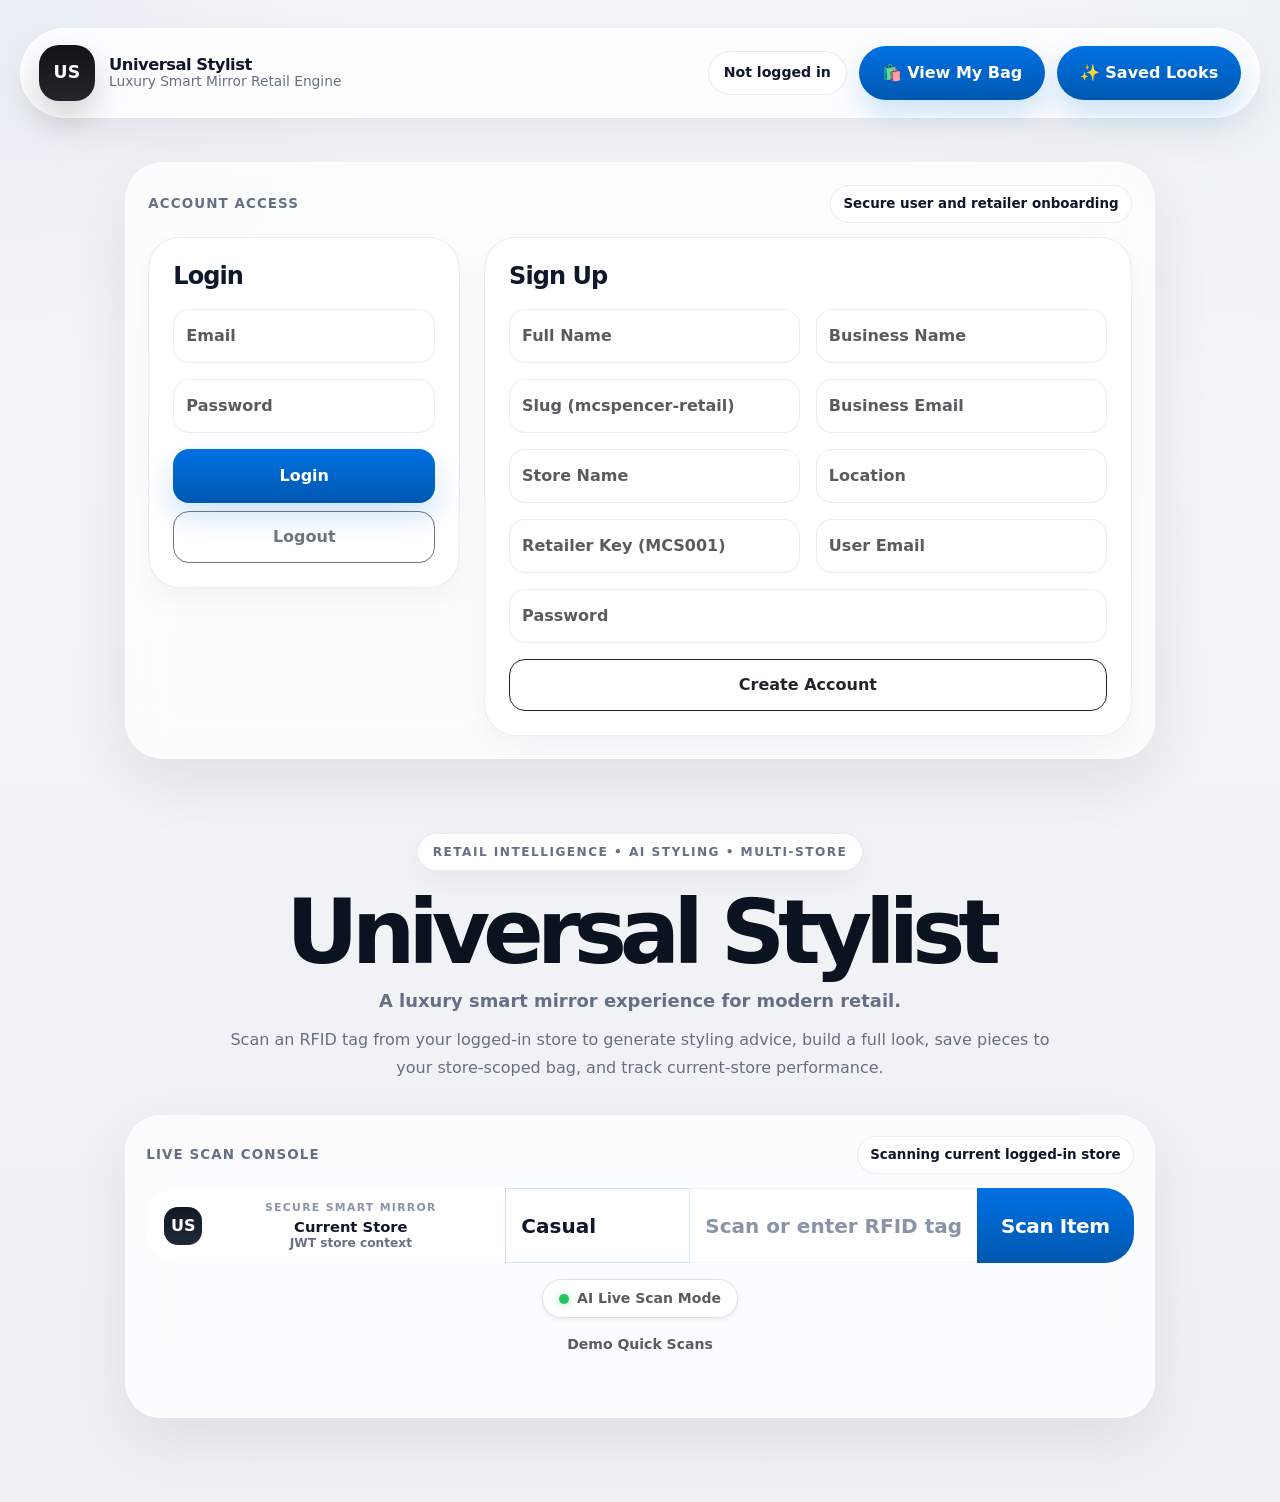
==== commit 9650e1cc: "Polish multi-store UI wording and complete store isolation flow" ====
--- a/src/main/resources/static/index.html
+++ b/src/main/resources/static/index.html
@@ -3049,8 +3049,8 @@
         <h1 class="hero-title">Universal Stylist</h1>
         <p class="hero-subtitle">A luxury smart mirror experience for modern retail.</p>
         <p class="scan-hint">
-            Scan an RFID tag to generate styling advice, build a cross-retailer look, save pieces to your bag,
-            and track trend performance across brands.
+            Scan an RFID tag from your logged-in store to generate styling advice, build a full look,
+            save pieces to your store-scoped bag, and track current-store performance.
         </p>
 
         <div class="row justify-content-center">
@@ -3058,7 +3058,7 @@
                 <div id="scanConsole" class="scanner-frame panel-glass">
                     <div class="scanner-meta">
                         <div class="scanner-label">Live scan console</div>
-                        <div class="scanner-pill">Universal Stylist Engine v16.0</div>
+                        <div class="scanner-pill">Scanning current logged-in store</div>
                     </div>
 
                     <div class="input-group input-group-lg search-shell">
@@ -3099,7 +3099,10 @@
                         </div>
                     </div>
 
-                    <div id="quickScanButtons" class="mt-3 text-center"></div>
+                    <div class="mt-3 text-center">
+                        <div class="small fw-bold text-muted mb-2">Demo Quick Scans</div>
+                        <div id="quickScanButtons"></div>
+                    </div>
 
                     <div class="text-center mt-3">
                         <div id="scanStatus" class="status-message"></div>
@@ -3178,7 +3181,7 @@
                         <div>
                             <h5 class="import-history-title">Recent CSV Imports</h5>
                             <p class="import-history-subtitle">
-                                Upload history for the selected retailer and store.
+                                Upload history for your logged-in store.
                             </p>
                         </div>
 
@@ -3196,7 +3199,7 @@
                         <div>
                             <h5 class="import-history-title">Import Job Status</h5>
                             <p class="import-history-subtitle">
-                                Backend job records created for CSV uploads.
+                                CSV import jobs for your logged-in store.
                             </p>
                         </div>
 
@@ -3277,7 +3280,7 @@
             <div class="scanner-frame panel-glass">
                 <div class="scanner-meta">
                     <div class="scanner-label">Merchant Inventory Dashboard</div>
-                    <div class="scanner-pill">Browse uploaded products by store</div>
+                    <div class="scanner-pill">Inventory locked to logged-in store</div>
                 </div>
 
                 <div class="merchant-dashboard-toolbar">
@@ -3465,8 +3468,8 @@
 >
     <div class="offcanvas-header premium-bag-header">
         <div>
-            <div class="bag-kicker">Personal Style Cart</div>
-            <h4 class="bag-header-title mb-0">My Style Bag 🎒</h4>
+            <div class="bag-kicker">Store-Scoped Style Cart</div>
+            <h4 class="bag-header-title mb-0">Current Store Bag 🎒</h4>
         </div>
         <button type="button" class="btn-close" data-bs-dismiss="offcanvas" aria-label="Close"></button>
     </div>
@@ -3496,7 +3499,7 @@
                     </div>
                 </div>
 
-                <div class="insights-heading mt-4">Retailer Performance</div>
+                <div class="insights-heading mt-4">Current Store Performance</div>
                 <div id="retailerStats" class="mb-4">
                     <div class="text-light opacity-75 small">Loading retailer stats...</div>
                 </div>
@@ -3530,7 +3533,7 @@
                     <div class="text-light opacity-75 small p-3">Loading recent activity...</div>
                 </div>
 
-                <div class="insights-heading">Global Store Trends</div>
+                <div class="insights-heading">Current Store Trends</div>
                 <div id="trendContent" class="d-grid gap-2">
                     <div class="text-light opacity-75 small">Syncing live analytics...</div>
                 </div>
@@ -3548,7 +3551,7 @@
     <div class="offcanvas-header premium-bag-header">
         <div>
             <div class="bag-kicker">Personal Outfit Archive</div>
-            <h4 class="bag-header-title mb-0">Saved Looks ✨</h4>
+            <h4 class="bag-header-title mb-0">Saved Store Looks ✨</h4>
         </div>
         <button type="button" class="btn-close" data-bs-dismiss="offcanvas" aria-label="Close"></button>
     </div>
@@ -3731,7 +3734,7 @@
      .join("");
 
        select.innerHTML = `
-         <option value="ALL">All Retailers</option>
+         <option value="ALL">Current Store Retailers</option>
        ${options}
       `;
      }
@@ -5096,7 +5099,7 @@
                 <div class="saved-look-empty">
                     <div class="bag-empty-icon">✨</div>
                     <div class="bag-empty-title">No saved looks yet</div>
-                    <p class="bag-empty-text">Generate a look and tap “Save Look” to store it here.</p>
+                    <p class="bag-empty-text">Generate a look in this store session and tap “Save Look” to store it here.</p>
                 </div>
             `;
             return;
@@ -7660,7 +7663,7 @@
                         <div class="bag-empty-icon">🛍️</div>
                         <div class="bag-empty-title">Your style bag is empty</div>
                         <p class="bag-empty-text">
-                            Scan items you love and save them here to build your cross-retailer look.
+                            Scan items from this store and save them here to build your store-scoped look.
                         </p>
                     </div>
                 `;
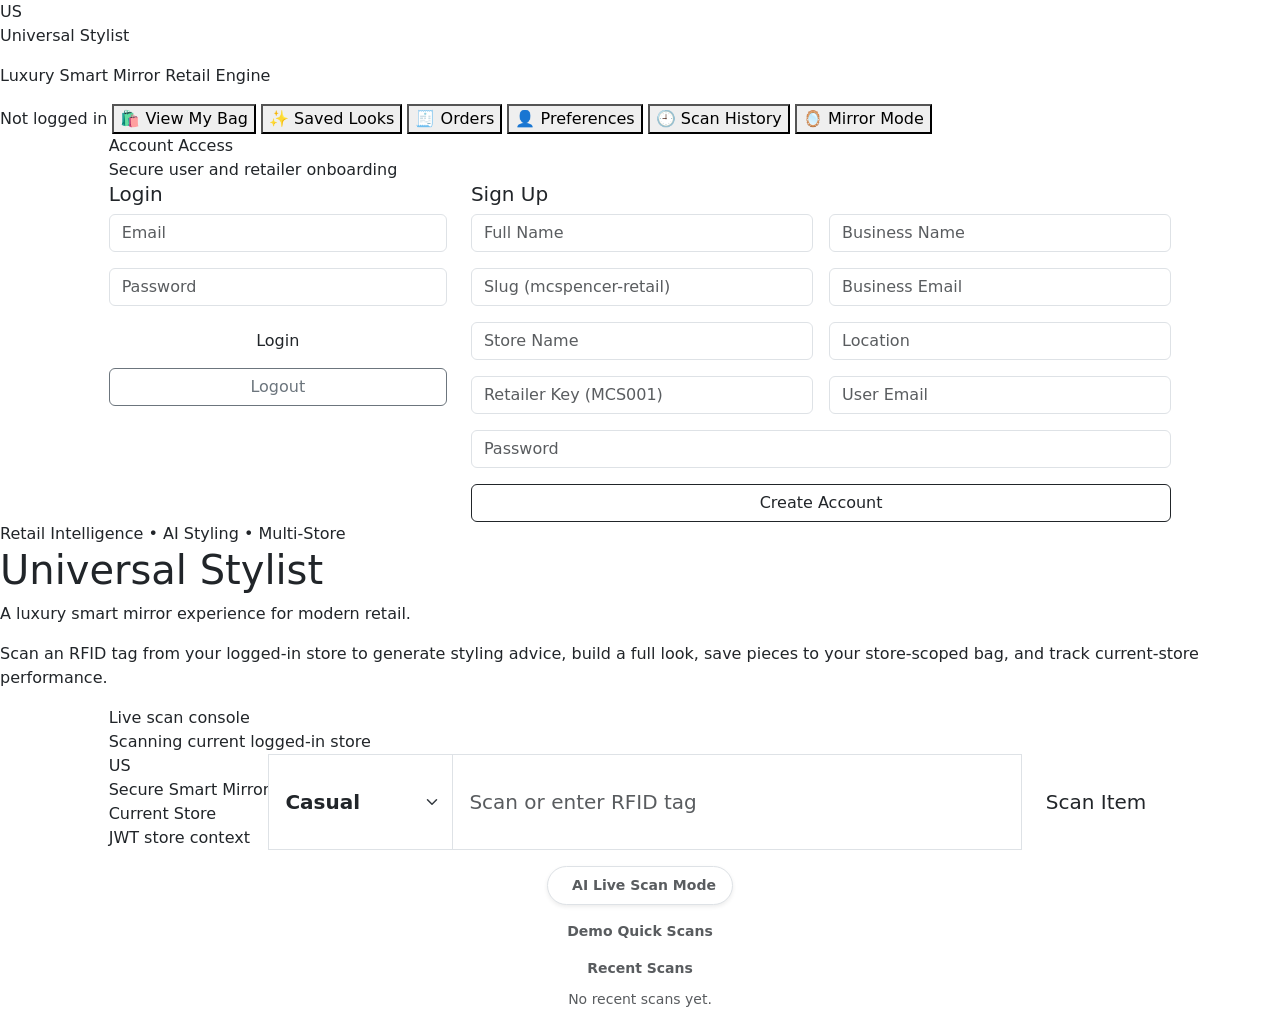
==== commit d7c1e027: "Complete universal smart mirror MVP baseline" ====
--- a/src/main/resources/static/index.html
+++ b/src/main/resources/static/index.html
@@ -11,2886 +11,7 @@
             rel="stylesheet"
     />
 
-    <style>
-        :root {
-            --bg-1: #f5f5f7;
-            --bg-2: #eef1f5;
-            --glass: rgba(255, 255, 255, 0.76);
-            --glass-strong: rgba(255, 255, 255, 0.94);
-            --line: rgba(15, 23, 42, 0.08);
-            --line-strong: rgba(15, 23, 42, 0.14);
-            --ink: #0f172a;
-            --ink-soft: #667085;
-            --ink-faint: #98a2b3;
-            --black: #111111;
-
-            --apple-blue: #0071e3;
-            --apple-blue-hover: #0077ed;
-            --apple-blue-dark: #0058b0;
-            --soft-pill: #f4f6f8;
-            --soft-pill-hover: #e8ebf0;
-            --soft-pill-text: #111827;
-
-            --warning: #ffb703;
-            --success: #22c55e;
-            --danger: #ef4444;
-
-            --radius-xl: 36px;
-            --radius-lg: 30px;
-            --radius-md: 24px;
-            --radius-sm: 18px;
-
-            --shadow-soft: 0 10px 30px rgba(15, 23, 42, 0.05);
-            --shadow-card: 0 24px 60px rgba(15, 23, 42, 0.08);
-            --shadow-button: 0 14px 26px rgba(15, 23, 42, 0.12);
-            --shadow-blue: 0 14px 30px rgba(0, 113, 227, 0.20);
-            --shadow-glow: 0 10px 35px rgba(139, 92, 246, 0.12);
-        }
-
-        * {
-            box-sizing: border-box;
-        }
-
-        html,
-        body {
-            min-height: 100%;
-        }
-
-        body {
-            margin: 0;
-            font-family: Inter, ui-sans-serif, system-ui, -apple-system, BlinkMacSystemFont, "Helvetica Neue", Arial, sans-serif;
-            color: var(--ink);
-            background:
-                radial-gradient(circle at top left, rgba(0, 113, 227, 0.05), transparent 20%),
-                radial-gradient(circle at top right, rgba(90, 200, 250, 0.06), transparent 22%),
-                linear-gradient(180deg, var(--bg-1) 0%, var(--bg-2) 100%);
-        }
-
-        @keyframes pulseReady {
-            0% {
-                transform: scale(1);
-                box-shadow: 0 0 0 0 rgba(34, 197, 94, 0.35);
-            }
-
-            70% {
-                transform: scale(1.14);
-                box-shadow: 0 0 0 10px rgba(34, 197, 94, 0);
-            }
-
-            100% {
-                transform: scale(1);
-            }
-        }
-
-        @keyframes pulseScanning {
-            0% {
-                transform: scale(1);
-                box-shadow: 0 0 0 0 rgba(255, 183, 3, 0.55);
-            }
-
-            50% {
-                transform: scale(1.28);
-                box-shadow: 0 0 0 14px rgba(255, 183, 3, 0.08);
-            }
-
-            100% {
-                transform: scale(1);
-            }
-        }
-
-        @keyframes pulseSuccess {
-            0% {
-                transform: scale(1);
-            }
-
-            50% {
-                transform: scale(1.34);
-            }
-
-            100% {
-                transform: scale(1);
-            }
-        }
-
-        @keyframes pulseError {
-            0% {
-                transform: scale(1);
-            }
-
-            25% {
-                transform: scale(1.2);
-            }
-
-            50% {
-                transform: scale(0.92);
-            }
-
-            75% {
-                transform: scale(1.14);
-            }
-
-            100% {
-                transform: scale(1);
-            }
-        }
-
-        @keyframes shimmer {
-            0% {
-                background-position: -200% 0;
-            }
-
-            100% {
-                background-position: 200% 0;
-            }
-        }
-
-        @keyframes sweep {
-            0% {
-                left: -100%;
-            }
-
-            100% {
-                left: 100%;
-            }
-        }
-
-        @keyframes revealUp {
-            from {
-                opacity: 0;
-                transform: translateY(16px);
-            }
-
-            to {
-                opacity: 1;
-                transform: translateY(0);
-            }
-        }
-
-        @keyframes dots {
-            0% {
-                content: "";
-            }
-
-            33% {
-                content: ".";
-            }
-
-            66% {
-                content: "..";
-            }
-
-            100% {
-                content: "...";
-            }
-        }
-
-        @keyframes pulseButton {
-            0% {
-                transform: scale(1);
-            }
-
-            50% {
-                transform: scale(1.015);
-            }
-
-            100% {
-                transform: scale(1);
-            }
-        }
-
-        .page-shell {
-            max-width: 1480px;
-            margin: 0 auto;
-            padding: 28px 20px 64px;
-        }
-
-        .glass-nav {
-            display: flex;
-            align-items: center;
-            justify-content: space-between;
-            gap: 18px;
-            padding: 16px 18px;
-            margin-bottom: 34px;
-            border-radius: 999px;
-            background: rgba(255, 255, 255, 0.82);
-            border: 1px solid rgba(255, 255, 255, 0.96);
-            box-shadow: 0 16px 40px rgba(15, 23, 42, 0.06);
-            backdrop-filter: blur(26px);
-            -webkit-backdrop-filter: blur(26px);
-        }
-
-        .brand-block {
-            display: flex;
-            align-items: center;
-            gap: 14px;
-            min-width: 0;
-        }
-
-        .brand-mark {
-            width: 56px;
-            height: 56px;
-            border-radius: 20px;
-            background: linear-gradient(180deg, #121316 0%, #23262d 100%);
-            color: #fff;
-            display: inline-flex;
-            align-items: center;
-            justify-content: center;
-            font-size: 1.08rem;
-            font-weight: 900;
-            letter-spacing: 0.02em;
-            box-shadow: 0 16px 32px rgba(17, 17, 17, 0.18);
-            flex-shrink: 0;
-        }
-
-        .brand-copy {
-            min-width: 0;
-            display: flex;
-            flex-direction: column;
-            line-height: 1.15;
-        }
-
-        .brand-title {
-            margin: 0;
-            font-size: 1.02rem;
-            font-weight: 850;
-            letter-spacing: -0.03em;
-        }
-
-        .brand-subtitle {
-            margin: 0;
-            font-size: 0.86rem;
-            color: var(--ink-soft);
-        }
-
-        .nav-actions {
-            display: flex;
-            align-items: center;
-            gap: 12px;
-            flex-wrap: wrap;
-        }
-
-        .pill-status {
-            padding: 10px 15px;
-            border-radius: 999px;
-            background: rgba(255, 255, 255, 0.90);
-            border: 1px solid var(--line);
-            font-size: 0.88rem;
-            font-weight: 750;
-            color: var(--ink);
-            white-space: nowrap;
-            box-shadow: inset 0 1px 0 rgba(255, 255, 255, 0.65);
-        }
-
-        .top-button,
-        .manager-btn,
-        .clear-bag-btn,
-        .btn-result-primary,
-        .btn-result-secondary,
-        .full-outfit-btn,
-        .alt-save-btn,
-        .look-carousel-nav,
-        .look-chip,
-        .saved-look-btn,
-        .saved-look-clear-btn,
-        .merchant-admin-btn,
-        .merchant-inline-btn {
-            transition:
-                transform 0.18s ease,
-                box-shadow 0.22s ease,
-                background-color 0.22s ease,
-                border-color 0.22s ease,
-                color 0.22s ease,
-                opacity 0.2s ease;
-        }
-
-        .top-button:active,
-        .manager-btn:active,
-        .clear-bag-btn:active,
-        .btn-result-primary:active,
-        .btn-result-secondary:active,
-        .full-outfit-btn:active,
-        .alt-save-btn:active,
-        .look-carousel-nav:active,
-        .look-chip:active,
-        .saved-look-btn:active,
-        .saved-look-clear-btn:active,
-        .merchant-admin-btn:active,
-        .merchant-inline-btn:active {
-            transform: scale(0.985);
-        }
-
-        .top-button,
-        .manager-btn,
-        .clear-bag-btn {
-            border: none;
-            border-radius: 999px;
-            padding: 0.95rem 1.42rem;
-            background: linear-gradient(180deg, var(--apple-blue) 0%, var(--apple-blue-dark) 100%);
-            color: #fff;
-            font-weight: 850;
-            box-shadow: var(--shadow-blue);
-        }
-
-        .top-button:hover,
-        .manager-btn:hover,
-        .clear-bag-btn:hover {
-            background: linear-gradient(180deg, var(--apple-blue-hover) 0%, var(--apple-blue-dark) 100%);
-            color: #fff;
-            transform: translateY(-1px);
-            box-shadow: 0 18px 34px rgba(0, 113, 227, 0.22);
-        }
-
-        .hero-shell {
-            padding: 34px 0 20px;
-            text-align: center;
-        }
-
-        .eyebrow {
-            display: inline-flex;
-            align-items: center;
-            gap: 8px;
-            padding: 9px 15px;
-            border-radius: 999px;
-            font-size: 0.76rem;
-            font-weight: 850;
-            color: var(--ink-soft);
-            background: rgba(255, 255, 255, 0.88);
-            border: 1px solid var(--line);
-            box-shadow: var(--shadow-soft);
-            margin-bottom: 20px;
-            letter-spacing: 0.12em;
-            text-transform: uppercase;
-        }
-
-        .hero-title {
-            margin: 0 0 14px;
-            font-size: clamp(3.6rem, 7vw, 6.4rem);
-            font-weight: 900;
-            line-height: 0.92;
-            letter-spacing: -0.08em;
-            color: #0b1220;
-        }
-
-        .hero-subtitle {
-            margin: 0 0 12px;
-            color: var(--ink-soft);
-            font-size: 1.12rem;
-            font-weight: 550;
-        }
-
-        .scan-hint {
-            max-width: 820px;
-            margin: 0 auto;
-            color: var(--ink-soft);
-            font-size: 1rem;
-            line-height: 1.7;
-        }
-
-        .panel-glass {
-            position: relative;
-            overflow: hidden;
-            background: var(--glass);
-            border: 1px solid rgba(255, 255, 255, 0.92);
-            box-shadow: var(--shadow-card);
-            backdrop-filter: blur(22px);
-            -webkit-backdrop-filter: blur(22px);
-        }
-
-        .scanner-frame {
-            margin-top: 34px;
-            padding: 20px;
-            border-radius: 36px;
-            transition: box-shadow 0.25s ease, transform 0.22s ease;
-        }
-
-        .scanner-frame.scanning-mode {
-            box-shadow: 0 28px 70px rgba(255, 183, 3, 0.16);
-        }
-
-        .scanner-frame.scanning-mode::after {
-            content: "";
-            position: absolute;
-            inset: 0 auto 0 -100%;
-            width: 100%;
-            background: linear-gradient(120deg, transparent, rgba(255, 183, 3, 0.22), transparent);
-            animation: sweep 1.1s linear infinite;
-            pointer-events: none;
-        }
-
-        .scanner-meta {
-            display: flex;
-            justify-content: space-between;
-            align-items: center;
-            gap: 12px;
-            flex-wrap: wrap;
-            margin-bottom: 14px;
-        }
-
-        .scanner-label {
-            font-size: 0.84rem;
-            font-weight: 800;
-            letter-spacing: 0.08em;
-            text-transform: uppercase;
-            color: var(--ink-soft);
-        }
-
-        .scanner-pill {
-            font-size: 0.84rem;
-            font-weight: 700;
-            color: var(--ink);
-            background: rgba(255, 255, 255, 0.88);
-            border: 1px solid var(--line);
-            border-radius: 999px;
-            padding: 8px 12px;
-        }
-
-        .auth-section-row {
-            margin-bottom: 40px;
-        }
-
-        .auth-shell {
-            margin-top: 10px;
-            padding: 22px;
-            border-radius: 38px;
-        }
-
-        .auth-card {
-            background: rgba(255, 255, 255, 0.94);
-            border: 1px solid var(--line);
-            border-radius: 32px;
-            padding: 24px;
-            box-shadow: 0 12px 28px rgba(15, 23, 42, 0.04);
-        }
-
-        .auth-title {
-            margin: 0 0 18px;
-            font-size: 1.5rem;
-            font-weight: 820;
-            letter-spacing: -0.04em;
-        }
-
-        .auth-input,
-        .form-control,
-        .form-select {
-            min-height: 54px;
-            border-radius: 16px;
-            border: 1px solid rgba(15, 23, 42, 0.08);
-            box-shadow: none;
-            font-weight: 600;
-            background: rgba(255, 255, 255, 0.94);
-        }
-
-        .auth-input:focus,
-        .form-control:focus,
-        .form-select:focus {
-            border-color: rgba(0, 113, 227, 0.26);
-            box-shadow: 0 0 0 4px rgba(0, 113, 227, 0.08);
-        }
-
-        .auth-btn-primary,
-        .auth-btn-secondary {
-            min-height: 52px;
-            border-radius: 16px;
-            font-weight: 800;
-        }
-
-        .welcome-shell {
-            margin-bottom: 36px;
-        }
-
-        .welcome-card {
-            display: flex;
-            align-items: center;
-            justify-content: space-between;
-            gap: 16px;
-            flex-wrap: wrap;
-            padding: 22px 24px;
-            border-radius: 30px;
-        }
-
-        .welcome-copy h4 {
-            margin: 0 0 4px;
-            font-size: 1.22rem;
-            font-weight: 850;
-            letter-spacing: -0.03em;
-        }
-
-        .welcome-copy p {
-            margin: 0;
-            color: var(--ink-soft);
-            font-size: 0.96rem;
-        }
-
-        .welcome-actions {
-            display: flex;
-            gap: 10px;
-            flex-wrap: wrap;
-        }
-
-        .search-shell {
-            display: flex;
-            align-items: stretch;
-            overflow: hidden;
-            border-radius: 30px;
-            background: rgba(255, 255, 255, 0.96);
-            box-shadow: inset 0 0 0 1px rgba(15, 23, 42, 0.05);
-        }
-
-        .search-shell .form-control,
-        .search-shell .form-select,
-        .search-shell .btn {
-            min-height: 68px;
-            border: none;
-            border-radius: 0 !important;
-        }
-
-        .search-shell .form-control,
-        .search-shell .form-select {
-            font-weight: 700;
-            color: var(--ink);
-            background: transparent;
-        }
-
-        .search-shell .form-control::placeholder {
-            color: #8a94a6;
-            font-weight: 600;
-        }
-
-        .search-shell .form-control:focus,
-        .search-shell .form-select:focus {
-            box-shadow: none;
-        }
-
-        .premium-accent-select {
-            color: var(--apple-blue);
-            background: linear-gradient(180deg, #fff, #f7fbff);
-            box-shadow: inset 0 0 0 1px rgba(0, 113, 227, 0.14);
-        }
-
-        .secure-store-card {
-            display: flex;
-            align-items: center;
-            justify-content: center;
-            gap: 12px;
-            min-height: 68px;
-            padding: 12px 18px;
-            background: rgba(255, 255, 255, 0.94);
-            border-right: 1px solid rgba(15, 23, 42, 0.08);
-            min-width: 320px;
-            max-width: 380px;
-            flex: 0 0 360px;
-        }
-
-        .secure-store-icon {
-            width: 38px;
-            height: 38px;
-            border-radius: 14px;
-            background: linear-gradient(180deg, #111827 0%, #1f2937 100%);
-            color: #fff;
-            display: inline-flex;
-            align-items: center;
-            justify-content: center;
-            font-weight: 900;
-            flex-shrink: 0;
-        }
-
-        .secure-store-copy {
-            min-width: 0;
-            width: 100%;
-            text-align: center;
-        }
-
-        .secure-store-label {
-            font-size: 0.68rem;
-            font-weight: 850;
-            letter-spacing: 0.12em;
-            text-transform: uppercase;
-            color: #8b95a7;
-            margin-bottom: 2px;
-        }
-
-        .secure-store-name {
-            font-size: 0.92rem;
-            font-weight: 850;
-            color: #111827;
-            line-height: 1.2;
-            white-space: normal;
-            overflow: visible;
-            text-overflow: unset;
-        }
-
-        .secure-store-code {
-            font-size: 0.76rem;
-            font-weight: 700;
-            color: #667085;
-            white-space: normal;
-            overflow-wrap: anywhere;
-            word-break: break-word;
-            line-height: 1.25;
-        }
-
-        .secure-context-box {
-            padding: 14px 16px;
-            border-radius: 18px;
-            background: rgba(15, 23, 42, 0.035);
-            border: 1px solid rgba(15, 23, 42, 0.07);
-        }
-
-        .secure-context-title {
-            font-size: 0.72rem;
-            font-weight: 850;
-            letter-spacing: 0.1em;
-            text-transform: uppercase;
-            color: #7b8190;
-            margin-bottom: 4px;
-        }
-
-        .secure-context-value {
-            font-size: 0.95rem;
-            font-weight: 800;
-            color: #111827;
-            overflow-wrap: anywhere;
-            word-break: break-word;
-            line-height: 1.45;
-        }
-
-        .scan-button {
-            background: linear-gradient(180deg, var(--apple-blue) 0%, var(--apple-blue-dark) 100%);
-            color: #fff;
-            font-weight: 800;
-            letter-spacing: -0.02em;
-            transition: filter 0.2s ease, transform 0.2s ease;
-        }
-
-        .scan-button:hover {
-            color: #fff;
-            filter: brightness(1.02);
-        }
-
-        .scan-button.scanning {
-            background: linear-gradient(135deg, #111111, #2b2d31);
-            animation: pulseButton 1s ease-in-out infinite;
-        }
-
-        .status-message {
-            min-height: 26px;
-            font-size: 0.95rem;
-            font-weight: 700;
-        }
-
-        .scan-status-live {
-            display: inline-flex;
-            align-items: center;
-            gap: 10px;
-            min-height: 48px;
-            padding: 10px 16px;
-            background: rgba(255, 255, 255, 0.90);
-            border: 1px solid var(--line);
-            border-radius: 999px;
-            font-weight: 700;
-            box-shadow: var(--shadow-soft);
-        }
-
-        .live-dot {
-            width: 10px;
-            height: 10px;
-            border-radius: 50%;
-            display: inline-block;
-            background: #6c757d;
-            transition: all 0.25s ease;
-        }
-
-        .live-dot.ready {
-            background: var(--success);
-            animation: pulseReady 1.6s infinite;
-            box-shadow: 0 0 8px rgba(34, 197, 94, 0.4);
-        }
-
-        .live-dot.scanning {
-            background: var(--warning);
-            animation: pulseScanning 0.9s infinite;
-            box-shadow: 0 0 22px rgba(255, 183, 3, 0.7);
-        }
-
-        .live-dot.success {
-            background: var(--success);
-            animation: pulseSuccess 0.9s ease-in-out 2;
-            box-shadow: 0 0 20px rgba(34, 197, 94, 0.6);
-        }
-
-        .live-dot.error {
-            background: var(--danger);
-            animation: pulseError 0.6s ease-in-out 3;
-            box-shadow: 0 0 20px rgba(239, 68, 68, 0.6);
-        }
-
-        .dot-anim::after {
-            content: "";
-            animation: dots 1.2s steps(3, end) infinite;
-        }
-
-        .loading-state,
-        .empty-state {
-            color: var(--ink-soft);
-            text-align: center;
-            padding: 3rem 1rem;
-        }
-
-        .loading-card {
-            border-radius: 30px;
-            padding: 28px;
-            animation: revealUp 0.25s ease-out;
-        }
-
-        .loading-hero,
-        .loading-line {
-            background: linear-gradient(90deg, #eef2f7 25%, #fafcff 50%, #eef2f7 75%);
-            background-size: 200% 100%;
-            animation: shimmer 1.6s linear infinite;
-        }
-
-        .loading-hero {
-            width: 100%;
-            height: 320px;
-            border-radius: 24px;
-            margin-bottom: 24px;
-        }
-
-        .loading-line {
-            height: 16px;
-            border-radius: 999px;
-            margin-bottom: 14px;
-        }
-
-        .loading-line.short {
-            width: 28%;
-        }
-
-        .loading-line.medium {
-            width: 52%;
-        }
-
-        .loading-line.long {
-            width: 82%;
-        }
-
-        .scan-result-section {
-            width: min(1140px, 92%);
-            margin: 18px auto 28px;
-        }
-
-        .scan-result-card {
-            position: relative;
-            overflow: visible;
-            border-radius: 34px;
-            padding: 28px;
-            animation: revealUp 0.35s ease-out;
-        }
-
-        .scan-result-card::before {
-            content: "";
-            position: absolute;
-            top: 0;
-            left: -20%;
-            width: 140%;
-            height: 1px;
-            background: linear-gradient(90deg, transparent, rgba(90, 200, 250, 0.45), transparent);
-        }
-
-        .scan-success-banner {
-            display: flex;
-            align-items: center;
-            gap: 14px;
-            padding: 16px 18px;
-            border-radius: 22px;
-            background: linear-gradient(135deg, rgba(16, 185, 129, 0.10), rgba(52, 199, 89, 0.08));
-            border: 1px solid rgba(16, 185, 129, 0.16);
-            margin-bottom: 26px;
-        }
-
-        .scan-success-icon {
-            width: 42px;
-            height: 42px;
-            border-radius: 50%;
-            display: inline-flex;
-            align-items: center;
-            justify-content: center;
-            background: linear-gradient(135deg, #22c55e, #34d399);
-            color: #fff;
-            font-weight: 900;
-            box-shadow: 0 10px 22px rgba(34, 197, 94, 0.22);
-        }
-
-        .scan-success-title {
-            font-size: 0.98rem;
-            font-weight: 850;
-            color: #11643c;
-            line-height: 1.2;
-            margin-bottom: 2px;
-        }
-
-        .scan-success-meta {
-            font-size: 0.88rem;
-            color: #4f7a66;
-        }
-
-        .scan-result-header {
-            display: flex;
-            justify-content: space-between;
-            align-items: flex-start;
-            gap: 18px;
-            margin-bottom: 24px;
-        }
-
-        .scan-result-label {
-            font-size: 0.78rem;
-            letter-spacing: 0.12em;
-            color: #7b8190;
-            font-weight: 800;
-            margin-bottom: 6px;
-            text-transform: uppercase;
-        }
-
-        .scan-result-title {
-            margin: 0 0 8px;
-            font-size: clamp(2.2rem, 3vw, 3.4rem);
-            font-weight: 900;
-            color: var(--ink);
-            line-height: 0.96;
-            letter-spacing: -0.07em;
-        }
-
-        .scan-result-meta {
-            color: var(--ink-soft);
-            font-size: 1rem;
-            margin: 0;
-            font-weight: 700;
-        }
-
-        .scan-score-wrap {
-            display: flex;
-            flex-direction: column;
-            align-items: flex-end;
-            gap: 6px;
-        }
-
-        .scan-score-label {
-            font-size: 0.8rem;
-            color: #7b8190;
-            font-weight: 800;
-            text-transform: uppercase;
-            letter-spacing: 0.08em;
-        }
-
-        .scan-score-badge,
-        .full-outfit-score,
-        .saved-look-score {
-            min-width: 90px;
-            padding: 12px 18px;
-            border-radius: 999px;
-            background: linear-gradient(180deg, #4b4b4f 0%, #313135 100%);
-            color: #fff;
-            font-weight: 850;
-            text-align: center;
-            box-shadow: 0 12px 30px rgba(17, 17, 17, 0.16);
-        }
-
-        .scan-result-grid {
-            display: grid;
-            grid-template-columns: 1.08fr 0.92fr;
-            gap: 24px;
-        }
-
-        .result-image-wrap {
-            width: 100%;
-            min-height: 540px;
-            border-radius: 28px;
-            overflow: hidden;
-            background: linear-gradient(180deg, #fafbfc 0%, #f4f6f9 100%);
-            border: 1px solid rgba(15, 23, 42, 0.06);
-        }
-
-        .result-image {
-            width: 100%;
-            height: 100%;
-            object-fit: contain;
-            display: block;
-            background: #f6f7fb;
-            padding: 16px;
-        }
-
-        .scan-result-side {
-            display: flex;
-            flex-direction: column;
-            gap: 16px;
-        }
-
-        .result-info-block,
-        .anchor-piece-info,
-        .full-outfit-explanation,
-        .full-outfit-score-box,
-        .summary-card,
-        .inventory-upload-result-card,
-        .inventory-upload-stat,
-        .merchant-inventory-card,
-        .saved-look-card,
-        .bag-item-card,
-        .premium-total-box,
-        .activity-row,
-        .trend-row,
-        .activity-table-shell,
-        .chart-shell,
-        .look-carousel-card {
-            background: rgba(255, 255, 255, 0.80);
-            border: 1px solid var(--line);
-            box-shadow: inset 0 1px 0 rgba(255, 255, 255, 0.55);
-        }
-
-        .result-info-block {
-            border-radius: 22px;
-            padding: 15px 17px;
-            transition: transform 0.2s ease, box-shadow 0.2s ease;
-        }
-
-        .result-info-block:hover {
-            transform: translateY(-1px);
-            box-shadow: 0 10px 22px rgba(15, 23, 42, 0.05);
-        }
-
-        .result-block-label,
-        .full-outfit-label,
-        .anchor-piece-info-label,
-        .inventory-upload-stat-label,
-        .merchant-stock-label,
-        .saved-look-piece-role,
-        .summary-label,
-        .bag-kicker,
-        .insights-heading,
-        .store-label,
-        .section-kicker,
-        .look-carousel-eyebrow,
-        .full-outfit-eyebrow,
-        .anchor-piece-eyebrow,
-        .total-kicker,
-        .bag-section-label {
-            font-size: 0.72rem;
-            font-weight: 800;
-            letter-spacing: 0.12em;
-            text-transform: uppercase;
-            color: #7b8190;
-            margin-bottom: 6px;
-        }
-
-        .result-info-block h4,
-        .anchor-piece-name,
-        .merchant-inventory-name {
-            margin: 0;
-            font-size: 1.12rem;
-            font-weight: 850;
-            color: var(--ink);
-        }
-
-        .result-copy,
-        .anchor-piece-copy,
-        .full-outfit-explanation p,
-        .inventory-upload-error-message,
-        .bag-empty-text,
-        .saved-look-empty .bag-empty-text {
-            margin: 0;
-            color: #596273;
-            line-height: 1.75;
-            font-size: 0.98rem;
-        }
-
-        .result-actions {
-            display: flex;
-            flex-direction: column;
-            gap: 10px;
-            margin-top: 8px;
-        }
-
-        .btn-result-primary,
-        .btn-result-secondary {
-            width: 100%;
-            border-radius: 18px;
-            padding: 14px 18px;
-            font-weight: 850;
-        }
-
-        .btn-result-primary,
-        .full-outfit-btn.primary,
-        .saved-look-btn.primary.active,
-        .merchant-admin-btn.primary,
-        .merchant-inline-btn.primary {
-            background: linear-gradient(180deg, var(--apple-blue) 0%, var(--apple-blue-dark) 100%);
-            color: #fff;
-            border: none;
-            box-shadow: var(--shadow-blue);
-        }
-
-        .btn-result-primary:hover,
-        .full-outfit-btn.primary:hover,
-        .saved-look-btn.primary.active:hover,
-        .merchant-admin-btn.primary:hover,
-        .merchant-inline-btn.primary:hover {
-            background: linear-gradient(180deg, var(--apple-blue-hover) 0%, var(--apple-blue-dark) 100%);
-            color: #fff;
-            transform: translateY(-1px);
-            box-shadow: 0 18px 34px rgba(0, 113, 227, 0.22);
-        }
-
-        .btn-result-primary.saved-state {
-            background: linear-gradient(180deg, var(--apple-blue) 0%, var(--apple-blue-dark) 100%);
-            color: #fff;
-            box-shadow: var(--shadow-blue);
-        }
-
-        .btn-result-secondary,
-        .full-outfit-btn.secondary,
-        .alt-save-btn,
-        .look-carousel-nav,
-        .saved-look-btn.secondary,
-        .saved-look-clear-btn,
-        .saved-look-btn.primary,
-        .merchant-admin-btn.secondary,
-        .merchant-inline-btn {
-            background: rgba(255, 255, 255, 0.94);
-            color: var(--soft-pill-text);
-            border: 1px solid rgba(15, 23, 42, 0.08);
-            box-shadow: 0 10px 22px rgba(15, 23, 42, 0.04);
-        }
-
-        .full-outfit-btn.secondary.active-swap,
-        .full-outfit-btn.secondary.active-swap:hover {
-            background: linear-gradient(180deg, var(--apple-blue) 0%, var(--apple-blue-dark) 100%);
-            color: #fff;
-            border-color: transparent;
-            box-shadow: var(--shadow-blue);
-        }
-
-        .btn-result-secondary:hover,
-        .full-outfit-btn.secondary:hover,
-        .alt-save-btn:hover,
-        .look-carousel-nav:hover,
-        .saved-look-btn.secondary:hover,
-        .saved-look-clear-btn:hover,
-        .saved-look-btn.primary:hover,
-        .merchant-admin-btn.secondary:hover,
-        .merchant-inline-btn:hover {
-            background: var(--soft-pill-hover);
-            color: var(--soft-pill-text);
-            transform: translateY(-1px);
-        }
-
-        .merchant-inline-btn.success {
-            background: linear-gradient(135deg, #16a34a, #22c55e);
-            color: #fff;
-            border: none;
-            box-shadow: 0 12px 24px rgba(34, 197, 94, 0.18);
-        }
-
-        .merchant-inline-btn.success:hover {
-            color: #fff;
-            filter: brightness(1.03);
-        }
-
-        .merchant-inline-btn.warning {
-            background: linear-gradient(135deg, #f59e0b, #fbbf24);
-            color: #111827;
-            border: none;
-            box-shadow: 0 12px 24px rgba(245, 158, 11, 0.18);
-        }
-
-        .merchant-inline-btn.warning:hover {
-            color: #111827;
-            filter: brightness(1.03);
-        }
-
-        .merchant-inline-btn.danger {
-            background: linear-gradient(135deg, #dc2626, #ef4444);
-            color: #fff;
-            border: none;
-            box-shadow: 0 12px 24px rgba(239, 68, 68, 0.18);
-        }
-
-        .merchant-inline-btn.danger:hover {
-            color: #fff;
-            filter: brightness(1.03);
-        }
-
-        .btn-result-primary:disabled,
-        .btn-result-secondary:disabled,
-        .full-outfit-btn:disabled,
-        .alt-save-btn:disabled,
-        .look-carousel-nav:disabled,
-        .saved-look-btn:disabled,
-        .saved-look-clear-btn:disabled,
-        .merchant-admin-btn:disabled,
-        .merchant-inline-btn:disabled {
-            opacity: 0.58;
-            cursor: not-allowed;
-            transform: none;
-            box-shadow: none;
-        }
-
-        .result-suggestions-section {
-            margin-top: 18px;
-            overflow: visible;
-        }
-
-        .section-title {
-            display: flex;
-            align-items: flex-end;
-            justify-content: space-between;
-            gap: 12px;
-            margin-bottom: 24px;
-        }
-
-        .section-title h5,
-        .full-outfit-title,
-        .look-carousel-title,
-        .bag-header-title,
-        .anchor-piece-title {
-            margin: 0;
-            font-size: clamp(1.8rem, 2vw, 2.15rem);
-            font-weight: 800;
-            letter-spacing: -0.05em;
-            color: #111827;
-        }
-
-        .result-empty-state,
-        .merchant-empty-admin,
-        .saved-look-empty,
-        .bag-empty-shell {
-            padding: 28px 20px;
-            border: 1px dashed rgba(15, 23, 42, 0.12);
-            border-radius: 22px;
-            text-align: center;
-            color: #6b7280;
-            background: rgba(255, 255, 255, 0.55);
-        }
-
-        #suggestionsRow {
-            justify-content: flex-start;
-        }
-
-        #suggestionsRow > [class*="col-"],
-        #suggestionsRow > .col-12.col-md-6.col-xl-4 {
-            display: flex;
-        }
-
-        #suggestionsRow .suggestion-card {
-            width: 100%;
-        }
-
-        .suggestion-card {
-            height: 100%;
-            display: flex;
-            flex-direction: column;
-            border: 1px solid rgba(15, 23, 42, 0.05);
-            border-radius: 30px;
-            overflow: hidden;
-            background: rgba(255, 255, 255, 0.94);
-            box-shadow: 0 14px 36px rgba(15, 23, 42, 0.05);
-            transition: transform 0.22s ease, box-shadow 0.22s ease;
-            animation: revealUp 0.45s ease-out;
-            backdrop-filter: blur(16px);
-        }
-
-        .suggestion-card:hover {
-            transform: translateY(-2px);
-            box-shadow: 0 20px 48px rgba(15, 23, 42, 0.08);
-        }
-
-        .suggestion-img {
-            width: 100%;
-            height: 240px;
-            object-fit: contain;
-            display: block;
-            background: linear-gradient(180deg, #fafbfc 0%, #f5f7fa 100%);
-            padding: 22px;
-        }
-
-        .suggestion-body {
-            padding: 16px 16px 18px;
-            display: flex;
-            flex-direction: column;
-            height: 100%;
-        }
-
-        .suggestion-retailer,
-        .bag-item-retailer,
-        .merchant-inventory-retailer {
-            font-size: 0.72rem;
-            text-transform: uppercase;
-            letter-spacing: 0.12em;
-            font-weight: 800;
-            color: #8b95a7;
-            margin-bottom: 8px;
-        }
-
-        .suggestion-name {
-            font-size: 1.12rem;
-            font-weight: 750;
-            color: #111827;
-            margin-bottom: 8px;
-            line-height: 1.28;
-            letter-spacing: -0.03em;
-        }
-
-        .suggestion-footer {
-            display: flex;
-            align-items: center;
-            justify-content: space-between;
-            gap: 10px;
-            flex-wrap: wrap;
-            margin-bottom: 10px;
-        }
-
-        .suggestion-badge,
-        .bag-pill,
-        .merchant-inventory-pill,
-        .anchor-piece-chip {
-            display: inline-flex;
-            align-items: center;
-            padding: 7px 12px;
-            border-radius: 999px;
-            font-size: 0.72rem;
-            font-weight: 800;
-        }
-
-        .suggestion-badge,
-        .bag-pill,
-        .merchant-inventory-pill {
-            background: #111827;
-            color: #fff;
-        }
-
-        .anchor-piece-chip {
-            background: rgba(15, 23, 42, 0.05);
-            color: #0f172a;
-        }
-
-        .suggestion-price,
-        .bag-price,
-        .merchant-inventory-stock {
-            font-size: 1rem;
-            font-weight: 800;
-            color: #667085;
-        }
-
-        .suggestion-match {
-            font-size: 0.76rem;
-            font-weight: 800;
-            color: #111827;
-            background: #f3f4f6;
-            border-radius: 999px;
-            padding: 7px 11px;
-        }
-
-        .suggestion-actions {
-            display: flex;
-            gap: 10px;
-        }
-
-        .suggestion-body .small.text-muted {
-            color: #6b7280 !important;
-            line-height: 1.6 !important;
-        }
-
-        .suggestion-body .fw-semibold.text-muted,
-        .suggestion-body .d-flex.small span:first-child {
-            color: #8b95a7 !important;
-            font-weight: 700 !important;
-        }
-
-        .suggestion-body .progress {
-            background: #eceff3;
-            border-radius: 999px;
-            overflow: hidden;
-        }
-
-        .suggestion-body .progress-bar {
-            border-radius: 999px;
-        }
-
-        .alt-save-btn {
-            min-height: 48px;
-            border-radius: 16px;
-            font-weight: 800;
-        }
-
-        .offcanvas {
-            border: none;
-        }
-
-        .premium-bag-canvas {
-            background:
-                radial-gradient(circle at top left, rgba(0, 113, 227, 0.06), transparent 22%),
-                linear-gradient(180deg, #f7f9fc 0%, #edf2f7 100%);
-        }
-
-        .premium-bag-header {
-            padding: 24px 24px 18px;
-            border-bottom: 1px solid rgba(15, 23, 42, 0.08);
-            background: rgba(255, 255, 255, 0.78);
-            backdrop-filter: blur(14px);
-        }
-
-        .bag-header-title {
-            font-size: 1.6rem;
-            font-weight: 900;
-            letter-spacing: -0.03em;
-        }
-
-        .premium-bag-footer {
-            border-top: 1px solid rgba(15, 23, 42, 0.08);
-            background: rgba(255, 255, 255, 0.74);
-            backdrop-filter: blur(14px);
-        }
-
-        .bag-empty-shell {
-            box-shadow: 0 12px 24px rgba(15, 23, 42, 0.05);
-        }
-
-        .bag-empty-icon {
-            font-size: 2.2rem;
-            margin-bottom: 10px;
-        }
-
-        .bag-empty-title {
-            font-size: 1.1rem;
-            font-weight: 850;
-            color: var(--ink);
-            margin-bottom: 6px;
-        }
-
-        .bag-list,
-        .saved-look-list,
-        .inventory-upload-errors {
-            display: grid;
-            gap: 14px;
-        }
-
-        .bag-item-card {
-            display: flex;
-            align-items: center;
-            gap: 14px;
-            padding: 14px;
-            border-radius: 24px;
-            box-shadow: 0 14px 26px rgba(15, 23, 42, 0.06);
-        }
-
-        .bag-item-img {
-            width: 76px;
-            height: 76px;
-            object-fit: contain;
-            border-radius: 18px;
-            background: #f6f7fb;
-            padding: 8px;
-            flex-shrink: 0;
-        }
-
-        .bag-item-name {
-            font-size: 1rem;
-            font-weight: 850;
-            color: var(--ink);
-            margin-bottom: 4px;
-            line-height: 1.25;
-        }
-
-        .bag-item-meta {
-            display: flex;
-            align-items: center;
-            gap: 8px;
-            flex-wrap: wrap;
-        }
-
-        .bag-actions {
-            display: flex;
-            flex-direction: column;
-            gap: 8px;
-            margin-left: auto;
-        }
-
-        .bag-remove-btn {
-            border-radius: 999px;
-            font-weight: 700;
-            white-space: nowrap;
-        }
-
-        .premium-total-box {
-            margin-top: 20px;
-            border-radius: 30px;
-            box-shadow: 0 16px 30px rgba(15, 23, 42, 0.06);
-            padding: 22px;
-        }
-
-        .total-row {
-            display: flex;
-            justify-content: space-between;
-            align-items: center;
-            margin-bottom: 10px;
-            color: var(--ink);
-        }
-
-        .total-row.final {
-            border-top: 1px solid rgba(15, 23, 42, 0.08);
-            padding-top: 14px;
-            margin-top: 10px;
-            font-size: 1.2rem;
-            font-weight: 900;
-        }
-
-        .insights-card {
-            background: linear-gradient(180deg, #111827 0%, #0b1220 100%);
-            border-radius: 30px;
-            box-shadow: 0 24px 54px rgba(0, 0, 0, 0.24);
-        }
-
-        .insights-heading {
-            color: rgba(255, 255, 255, 0.56);
-            margin-bottom: 14px;
-        }
-
-        .summary-grid {
-            display: grid;
-            grid-template-columns: 1fr 1fr;
-            gap: 12px;
-            margin-bottom: 18px;
-        }
-
-        .summary-card {
-            background: rgba(255, 255, 255, 0.05);
-            border: 1px solid rgba(255, 255, 255, 0.07);
-            border-radius: 22px;
-            padding: 16px;
-        }
-
-        .summary-label {
-            color: rgba(255, 255, 255, 0.62);
-            margin-bottom: 6px;
-        }
-
-        .summary-value {
-            color: #ffffff;
-            font-size: 1.08rem;
-            font-weight: 850;
-            line-height: 1.3;
-        }
-
-        .form-select-sm {
-            border-radius: 14px;
-            font-weight: 700;
-            background-color: rgba(255, 255, 255, 0.96);
-            border: none;
-        }
-
-        .activity-row,
-        .trend-row {
-            background: rgba(255, 255, 255, 0.04);
-            border: 1px solid rgba(255, 255, 255, 0.06);
-            border-radius: 18px;
-            padding: 12px;
-        }
-
-        .activity-row {
-            display: flex;
-            justify-content: space-between;
-            align-items: flex-start;
-            gap: 12px;
-        }
-
-        .activity-main {
-            color: rgba(255, 255, 255, 0.92);
-            font-size: 0.95rem;
-            font-weight: 600;
-        }
-
-        .activity-meta {
-            color: rgba(255, 255, 255, 0.62);
-            font-size: 0.78rem;
-        }
-
-        .activity-table-shell,
-        .chart-shell {
-            background: rgba(255, 255, 255, 0.04);
-            border: 1px solid rgba(255, 255, 255, 0.06);
-            border-radius: 20px;
-            overflow: hidden;
-            padding: 14px;
-        }
-
-        .activity-table-shell {
-            padding: 0;
-        }
-
-        .activity-table {
-            width: 100%;
-            color: white;
-            font-size: 0.84rem;
-            margin: 0;
-        }
-
-        .activity-table thead th {
-            color: rgba(255, 255, 255, 0.62);
-            font-size: 0.72rem;
-            text-transform: uppercase;
-            letter-spacing: 0.08em;
-            font-weight: 850;
-            padding: 12px 14px;
-            border-bottom: 1px solid rgba(255, 255, 255, 0.08);
-            background: rgba(255, 255, 255, 0.02);
-        }
-
-        .activity-table tbody td {
-            padding: 12px 14px;
-            border-bottom: 1px solid rgba(255, 255, 255, 0.06);
-            vertical-align: middle;
-        }
-
-        .activity-table tbody tr:last-child td {
-            border-bottom: none;
-        }
-
-        .event-pill {
-            display: inline-block;
-            padding: 5px 10px;
-            border-radius: 999px;
-            font-size: 0.72rem;
-            font-weight: 850;
-            letter-spacing: 0.04em;
-        }
-
-        .event-scan {
-            background: rgba(50, 205, 50, 0.15);
-            color: #7CFF7C;
-            border: 1px solid rgba(50, 205, 50, 0.25);
-        }
-
-        .event-save {
-            background: rgba(0, 123, 255, 0.15);
-            color: #71B7FF;
-            border: 1px solid rgba(0, 123, 255, 0.25);
-        }
-
-        .trend-row {
-            transition: transform 0.2s ease, background 0.2s ease;
-        }
-
-        .trend-row:hover {
-            transform: translateY(-1px);
-            background: rgba(255, 255, 255, 0.08);
-        }
-
-        .trend-rank {
-            width: 34px;
-            height: 34px;
-            border-radius: 50%;
-            background: rgba(255, 255, 255, 0.08);
-            color: white;
-            display: inline-flex;
-            align-items: center;
-            justify-content: center;
-            font-size: 0.88rem;
-            font-weight: 850;
-            margin-right: 12px;
-            flex-shrink: 0;
-        }
-
-        .store-label {
-            color: #6fe0ff;
-            font-size: 0.72rem;
-            letter-spacing: 0.08em;
-        }
-
-        .trend-item {
-            color: rgba(255, 255, 255, 0.88);
-            font-size: 0.98rem;
-            font-weight: 600;
-        }
-
-        .trend-badge {
-            background: linear-gradient(180deg, var(--apple-blue) 0%, var(--apple-blue-dark) 100%);
-            color: white;
-            font-size: 0.78rem;
-            padding: 8px 14px;
-            border-radius: 999px;
-            font-weight: 850;
-            box-shadow: var(--shadow-blue);
-            white-space: nowrap;
-        }
-
-        .chart-row {
-            margin-bottom: 14px;
-        }
-
-        .chart-header {
-            display: flex;
-            justify-content: space-between;
-            align-items: center;
-            margin-bottom: 6px;
-            gap: 12px;
-        }
-
-        .chart-label {
-            color: white;
-            font-weight: 700;
-            font-size: 0.9rem;
-        }
-
-        .chart-meta {
-            color: rgba(255, 255, 255, 0.62);
-            font-size: 0.75rem;
-            white-space: nowrap;
-        }
-
-        .chart-bars {
-            display: flex;
-            flex-direction: column;
-            gap: 6px;
-        }
-
-        .chart-bar-track {
-            width: 100%;
-            height: 10px;
-            background: rgba(255, 255, 255, 0.08);
-            border-radius: 999px;
-            overflow: hidden;
-        }
-
-        .chart-bar-scan,
-        .chart-bar-save {
-            height: 100%;
-            border-radius: 999px;
-        }
-
-        .chart-bar-scan {
-            background: linear-gradient(90deg, #57d957, #88ff88);
-        }
-
-        .chart-bar-save {
-            background: linear-gradient(90deg, #3b82f6, #71b7ff);
-        }
-
-        .chart-legend {
-            display: flex;
-            gap: 14px;
-            margin-top: 12px;
-            flex-wrap: wrap;
-        }
-
-        .legend-item {
-            color: rgba(255, 255, 255, 0.72);
-            font-size: 0.76rem;
-            font-weight: 600;
-        }
-
-        .legend-dot {
-            display: inline-block;
-            width: 10px;
-            height: 10px;
-            border-radius: 50%;
-            margin-right: 6px;
-        }
-
-        .legend-scan {
-            background: #7CFF7C;
-        }
-
-        .legend-save {
-            background: #71B7FF;
-        }
-
-        .toast-shell {
-            position: fixed;
-            right: 18px;
-            bottom: 18px;
-            z-index: 1085;
-            display: grid;
-            gap: 10px;
-            max-width: 360px;
-        }
-
-        .toast-card {
-            border-radius: 20px;
-            padding: 14px 16px;
-            color: white;
-            font-weight: 700;
-            box-shadow: 0 18px 30px rgba(0, 0, 0, 0.18);
-            animation: revealUp 0.2s ease-out;
-        }
-
-        .toast-success {
-            background: linear-gradient(135deg, #0f9d58, #35b56f);
-        }
-
-        .toast-error {
-            background: linear-gradient(135deg, #d7263d, #f04a61);
-        }
-
-        .toast-info {
-            background: linear-gradient(135deg, #111111, #2d2d2d);
-        }
-
-        #lookCarouselContainer {
-            margin: 22px 0 18px;
-        }
-
-        .look-carousel-card {
-            border-radius: 24px;
-            padding: 18px;
-            box-shadow: 0 12px 32px rgba(15, 23, 42, 0.05);
-        }
-
-        .look-carousel-header {
-            display: flex;
-            justify-content: space-between;
-            align-items: center;
-            gap: 14px;
-            margin-bottom: 14px;
-        }
-
-        .look-carousel-eyebrow {
-            color: var(--apple-blue);
-        }
-
-        .look-carousel-title {
-            margin: 4px 0 0;
-            font-size: 1.2rem;
-            font-weight: 760;
-            letter-spacing: -0.03em;
-        }
-
-        .look-carousel-controls {
-            display: flex;
-            gap: 8px;
-        }
-
-        .look-carousel-track {
-            display: flex;
-            gap: 12px;
-            overflow-x: auto;
-            padding-bottom: 4px;
-            scrollbar-width: thin;
-        }
-
-        .look-chip {
-            min-width: 124px;
-            border: 1px solid rgba(15, 23, 42, 0.08);
-            background: rgba(255, 255, 255, 0.96);
-            border-radius: 18px;
-            padding: 12px 14px;
-            text-align: left;
-            cursor: pointer;
-            box-shadow: 0 6px 18px rgba(15, 23, 42, 0.03);
-        }
-
-        .look-chip:hover {
-            border-color: rgba(0, 113, 227, 0.25);
-            box-shadow: 0 10px 22px rgba(0, 113, 227, 0.08);
-        }
-
-        .look-chip.active {
-            background: linear-gradient(180deg, #eef6ff 0%, #e4f0ff 100%);
-            border-color: rgba(0, 113, 227, 0.30);
-            box-shadow: 0 12px 28px rgba(0, 113, 227, 0.12);
-        }
-
-        .look-chip-title {
-            display: block;
-            font-size: 13px;
-            font-weight: 800;
-            color: #111827;
-        }
-
-        .look-chip-score {
-            display: block;
-            margin-top: 5px;
-            font-size: 12px;
-            color: #667085;
-        }
-
-        #fullOutfitContainer {
-            margin-top: 18px;
-            margin-bottom: 8px;
-        }
-
-        .full-outfit-card {
-            background: linear-gradient(180deg, rgba(255, 255, 255, 0.98) 0%, rgba(248, 249, 251, 0.96) 100%);
-            border: 1px solid rgba(15, 23, 42, 0.05);
-            border-radius: 34px;
-            padding: 28px;
-            margin: 0 0 28px 0;
-            box-shadow: 0 20px 46px rgba(15, 23, 42, 0.0);
-        }
-
-        .full-outfit-header {
-            display: flex;
-            justify-content: space-between;
-            align-items: flex-start;
-            gap: 16px;
-            margin-bottom: 22px;
-        }
-
-        .full-outfit-subtitle {
-            margin: 8px 0 0;
-            font-size: 1rem;
-            color: #6b7280;
-            font-weight: 500;
-        }
-
-        .full-outfit-grid {
-            display: grid;
-            grid-template-columns: repeat(3, minmax(0, 1fr));
-            gap: 16px;
-            margin-bottom: 20px;
-        }
-
-        .full-outfit-item {
-            background: #ffffff;
-            border-radius: 22px;
-            overflow: hidden;
-            border: 1px solid rgba(15, 23, 42, 0.06);
-            box-shadow: 0 8px 24px rgba(15, 23, 42, 0.04);
-        }
-
-        .full-outfit-item img {
-            width: 100%;
-            height: 220px;
-            object-fit: contain;
-            display: block;
-            background: linear-gradient(180deg, #fafbfc 0%, #f4f6f9 100%);
-            padding: 16px;
-        }
-
-        .full-outfit-item-body {
-            padding: 16px;
-        }
-
-        .full-outfit-role {
-            font-size: 0.7rem;
-            font-weight: 800;
-            color: #8b95a7;
-            letter-spacing: 0.14em;
-            text-transform: uppercase;
-            margin-bottom: 8px;
-        }
-
-        .full-outfit-item-name {
-            font-size: 1.25rem;
-            font-weight: 760;
-            color: #111827;
-            margin-bottom: 4px;
-            letter-spacing: -0.03em;
-        }
-
-        .full-outfit-item-meta {
-            font-size: 0.95rem;
-            color: #6b7280;
-            margin-bottom: 8px;
-        }
-
-        .full-outfit-item-price {
-            font-size: 1.05rem;
-            font-weight: 800;
-            color: #111827;
-        }
-
-        .full-outfit-explanation {
-            border-radius: 22px;
-            padding: 18px;
-            margin-bottom: 18px;
-        }
-
-        .full-outfit-explanation p {
-            font-size: 1.02rem;
-            line-height: 1.65;
-            color: #1f2937;
-        }
-
-        .full-outfit-breakdown {
-            display: grid;
-            grid-template-columns: repeat(3, minmax(0, 1fr));
-            gap: 14px;
-            margin-bottom: 20px;
-        }
-
-        .full-outfit-score-box {
-            border-radius: 18px;
-            padding: 14px;
-        }
-
-        .full-outfit-score-row {
-            display: flex;
-            justify-content: space-between;
-            font-size: 0.95rem;
-            font-weight: 700;
-            color: #1f2937;
-            margin-bottom: 10px;
-        }
-
-        .full-outfit-score-track {
-            width: 100%;
-            height: 8px;
-            background: #eceff3;
-            border-radius: 999px;
-            overflow: hidden;
-        }
-
-        .full-outfit-score-fill {
-            height: 100%;
-            border-radius: 999px;
-        }
-
-        .full-outfit-score-fill.style {
-            background: #1f2937;
-        }
-
-        .full-outfit-score-fill.color {
-            background: #8b95a7;
-        }
-
-        .full-outfit-score-fill.occasion {
-            background: #e11d48;
-        }
-
-        .full-outfit-actions {
-            display: flex;
-            gap: 12px;
-            flex-wrap: wrap;
-        }
-
-        .full-outfit-btn {
-            border-radius: 999px;
-            padding: 14px 18px;
-            font-size: 15px;
-            font-weight: 800;
-            cursor: pointer;
-        }
-
-        .full-outfit-item.empty {
-            display: flex;
-            flex-direction: column;
-            justify-content: center;
-            min-height: 260px;
-            padding: 20px;
-        }
-
-        .full-outfit-empty {
-            font-size: 14px;
-            color: #8b95a7;
-        }
-
-        #anchorPieceContainer {
-            margin: 18px 0 10px;
-        }
-
-        .anchor-piece-card {
-            background: linear-gradient(180deg, rgba(255, 255, 255, 0.98) 0%, rgba(248, 250, 252, 0.94) 100%);
-            border: 1px solid rgba(15, 23, 42, 0.06);
-            border-radius: 24px;
-            padding: 18px;
-            box-shadow: 0 14px 34px rgba(15, 23, 42, 0.06);
-        }
-
-        .anchor-piece-header {
-            display: flex;
-            align-items: center;
-            justify-content: space-between;
-            gap: 14px;
-            margin-bottom: 14px;
-            flex-wrap: wrap;
-        }
-
-        .anchor-piece-title {
-            font-size: 26px;
-            line-height: 1;
-            font-weight: 900;
-            letter-spacing: -0.04em;
-            color: #0f172a;
-        }
-
-        .anchor-piece-pill {
-            display: inline-flex;
-            align-items: center;
-            gap: 8px;
-            padding: 10px 14px;
-            border-radius: 999px;
-            background: linear-gradient(135deg, #0f172a, #1e293b);
-            color: #fff;
-            font-size: 13px;
-            font-weight: 800;
-            box-shadow: 0 10px 22px rgba(15, 23, 42, 0.16);
-        }
-
-        .anchor-piece-grid {
-            display: grid;
-            grid-template-columns: 260px minmax(0, 1fr);
-            gap: 18px;
-            align-items: stretch;
-        }
-
-        .anchor-piece-image-wrap {
-            border-radius: 20px;
-            overflow: hidden;
-            background: #f5f7fb;
-            border: 1px solid rgba(15, 23, 42, 0.06);
-            min-height: 280px;
-        }
-
-        .anchor-piece-image {
-            width: 100%;
-            height: 100%;
-            object-fit: contain;
-            display: block;
-            background: #f6f7fb;
-            padding: 12px;
-        }
-
-        .anchor-piece-body {
-            display: flex;
-            flex-direction: column;
-            gap: 12px;
-        }
-
-        .anchor-piece-meta {
-            display: flex;
-            flex-wrap: wrap;
-            gap: 10px;
-        }
-
-        .anchor-piece-info {
-            border-radius: 18px;
-            padding: 16px;
-        }
-
-        .anchor-piece-name {
-            margin: 0 0 6px;
-            font-size: 20px;
-        }
-
-        .anchor-piece-sub {
-            margin: 0;
-            font-size: 15px;
-            color: #667085;
-            font-weight: 600;
-        }
-
-        .saved-look-list {
-            display: grid;
-            gap: 16px;
-        }
-
-        .saved-look-card {
-            border-radius: 26px;
-            padding: 16px;
-            box-shadow: 0 14px 28px rgba(15, 23, 42, 0.06);
-        }
-
-        .saved-look-header {
-            display: flex;
-            justify-content: space-between;
-            align-items: flex-start;
-            gap: 12px;
-            margin-bottom: 12px;
-        }
-
-        .saved-look-title {
-            margin: 0;
-            font-size: 1rem;
-            font-weight: 850;
-            color: var(--ink);
-        }
-
-        .saved-look-date {
-            font-size: 0.8rem;
-            color: var(--ink-soft);
-            font-weight: 700;
-        }
-
-        .saved-look-grid {
-            display: grid;
-            grid-template-columns: repeat(4, minmax(0, 1fr));
-            gap: 10px;
-            margin-bottom: 14px;
-        }
-
-        .saved-look-piece {
-            background: #fff;
-            border: 1px solid rgba(15, 23, 42, 0.06);
-            border-radius: 16px;
-            overflow: hidden;
-        }
-
-        .saved-look-piece img {
-            width: 100%;
-            height: 86px;
-            object-fit: contain;
-            display: block;
-            background: #f6f7fb;
-            padding: 8px;
-        }
-
-        .saved-look-piece-body {
-            padding: 10px;
-        }
-
-        .saved-look-piece-name {
-            font-size: 12px;
-            font-weight: 800;
-            color: #0f172a;
-            line-height: 1.3;
-        }
-
-        .saved-look-actions {
-            display: flex;
-            gap: 10px;
-            flex-wrap: wrap;
-        }
-
-        .saved-look-btn,
-        .saved-look-clear-btn {
-            border: none;
-            border-radius: 999px;
-            padding: 10px 14px;
-            font-size: 0.84rem;
-            font-weight: 800;
-            cursor: pointer;
-        }
-
-        .saved-look-btn.primary {
-            background: #111;
-            color: #fff;
-        }
-
-        .saved-look-btn.secondary,
-        .saved-look-clear-btn {
-            background: #eef0f3;
-            color: #111;
-        }
-
-        .saved-look-card.active {
-            border-color: rgba(0, 113, 227, 0.28);
-            box-shadow: 0 16px 34px rgba(0, 113, 227, 0.12);
-            background: linear-gradient(180deg, #f8fbff 0%, #eef6ff 100%);
-        }
-
-        .saved-look-status {
-            display: inline-flex;
-            align-items: center;
-            margin-top: 6px;
-            padding: 6px 10px;
-            border-radius: 999px;
-            background: rgba(0, 113, 227, 0.12);
-            color: var(--apple-blue);
-            font-size: 0.72rem;
-            font-weight: 800;
-            letter-spacing: 0.04em;
-        }
-
-        .saved-look-piece-name.muted {
-            color: #98a2b3;
-        }
-
-        .saved-look-toolbar {
-            display: flex;
-            justify-content: flex-end;
-            margin-bottom: 14px;
-        }
-
-        .import-history-card,
-        .csv-rules-card {
-            margin-top: 18px;
-            border-radius: 24px;
-            padding: 18px;
-            background: rgba(255, 255, 255, 0.82);
-            border: 1px solid rgba(15, 23, 42, 0.08);
-            box-shadow: 0 12px 28px rgba(15, 23, 42, 0.05);
-        }
-
-        .import-history-header,
-        .csv-rules-header {
-            display: flex;
-            align-items: center;
-            justify-content: space-between;
-            gap: 14px;
-            flex-wrap: wrap;
-            margin-bottom: 14px;
-        }
-
-        .import-history-title,
-        .csv-rules-title {
-            margin: 0;
-            font-size: 1.02rem;
-            font-weight: 850;
-            color: #111827;
-            letter-spacing: -0.03em;
-        }
-
-        .import-history-subtitle,
-        .csv-rules-subtitle {
-            margin: 4px 0 0;
-            color: #667085;
-            font-size: 0.9rem;
-            font-weight: 600;
-        }
-
-        .import-history-list {
-            display: grid;
-            gap: 10px;
-        }
-
-        .import-history-row {
-            display: flex;
-            align-items: center;
-            justify-content: space-between;
-            gap: 14px;
-            padding: 14px;
-            border-radius: 18px;
-            background: rgba(15, 23, 42, 0.03);
-            border: 1px solid rgba(15, 23, 42, 0.06);
-        }
-
-        .import-history-row[role="button"] {
-            cursor: pointer;
-            transition:
-                transform 0.18s ease,
-                background-color 0.22s ease,
-                border-color 0.22s ease,
-                box-shadow 0.22s ease;
-        }
-
-        .import-history-row[role="button"]:hover {
-            background: rgba(0, 113, 227, 0.055);
-            border-color: rgba(0, 113, 227, 0.16);
-            transform: translateY(-1px);
-            box-shadow: 0 10px 22px rgba(0, 113, 227, 0.06);
-        }
-
-        .import-history-row[role="button"]:focus {
-            outline: none;
-            box-shadow: 0 0 0 4px rgba(0, 113, 227, 0.10);
-        }
-
-        .import-history-main {
-            min-width: 0;
-        }
-
-        .import-history-file {
-            font-weight: 850;
-            color: #111827;
-            word-break: break-word;
-        }
-
-        .import-history-meta {
-            margin-top: 4px;
-            color: #667085;
-            font-size: 0.84rem;
-            font-weight: 650;
-        }
-
-        .import-history-stats {
-            display: flex;
-            gap: 8px;
-            flex-wrap: wrap;
-            justify-content: flex-end;
-        }
-
-        .import-history-pill {
-            display: inline-flex;
-            align-items: center;
-            padding: 7px 11px;
-            border-radius: 999px;
-            font-size: 0.74rem;
-            font-weight: 850;
-            white-space: nowrap;
-        }
-
-        .import-history-pill.success {
-            background: rgba(34, 197, 94, 0.12);
-            color: #15803d;
-            border: 1px solid rgba(34, 197, 94, 0.18);
-        }
-
-        .import-history-pill.error {
-            background: rgba(239, 68, 68, 0.12);
-            color: #b91c1c;
-            border: 1px solid rgba(239, 68, 68, 0.18);
-        }
-
-        .import-history-pill.neutral {
-            background: rgba(15, 23, 42, 0.06);
-            color: #475467;
-            border: 1px solid rgba(15, 23, 42, 0.08);
-        }
-
-        .import-history-empty {
-            padding: 18px;
-            border-radius: 18px;
-            text-align: center;
-            color: #667085;
-            font-weight: 700;
-            background: rgba(15, 23, 42, 0.03);
-            border: 1px dashed rgba(15, 23, 42, 0.12);
-        }
-
-        .csv-rules-grid {
-            display: grid;
-            grid-template-columns: repeat(3, minmax(0, 1fr));
-            gap: 12px;
-        }
-
-        .csv-rule-box {
-            border-radius: 18px;
-            padding: 14px;
-            background: rgba(15, 23, 42, 0.03);
-            border: 1px solid rgba(15, 23, 42, 0.06);
-        }
-
-        .csv-rule-label {
-            font-size: 0.72rem;
-            font-weight: 850;
-            letter-spacing: 0.1em;
-            text-transform: uppercase;
-            color: #7b8190;
-            margin-bottom: 8px;
-        }
-
-        .csv-rule-list {
-            margin: 0;
-            padding-left: 18px;
-            color: #475467;
-            font-size: 0.88rem;
-            line-height: 1.65;
-            font-weight: 600;
-        }
-
-        .csv-rule-code {
-            display: inline-flex;
-            padding: 3px 7px;
-            border-radius: 999px;
-            background: rgba(0, 113, 227, 0.08);
-            color: var(--apple-blue);
-            font-weight: 800;
-            font-size: 0.78rem;
-        }
-
-        .csv-bad-example {
-            margin-top: 12px;
-            border-radius: 18px;
-            padding: 14px;
-            background: rgba(239, 68, 68, 0.06);
-            border: 1px solid rgba(239, 68, 68, 0.14);
-            color: #7f1d1d;
-            font-size: 0.88rem;
-            font-weight: 650;
-        }
-
-        .csv-bad-example strong {
-            color: #b91c1c;
-        }
-
-        .inventory-upload-result-card {
-            border-radius: 22px;
-            padding: 18px;
-            box-shadow: 0 12px 28px rgba(15, 23, 42, 0.05);
-        }
-
-        .inventory-upload-summary {
-            display: grid;
-            grid-template-columns: repeat(2, minmax(0, 1fr));
-            gap: 14px;
-            margin-bottom: 16px;
-        }
-
-        .inventory-upload-stat {
-            border-radius: 18px;
-            padding: 14px;
-        }
-
-        .inventory-upload-stat-value {
-            font-size: 1.3rem;
-            font-weight: 900;
-            color: #111827;
-        }
-
-        .inventory-upload-error {
-            background: rgba(239, 68, 68, 0.06);
-            border: 1px solid rgba(239, 68, 68, 0.14);
-            border-radius: 16px;
-            padding: 12px 14px;
-        }
-
-        .inventory-upload-error-row {
-            font-size: 0.78rem;
-            font-weight: 800;
-            color: #b42318;
-            text-transform: uppercase;
-            letter-spacing: 0.08em;
-            margin-bottom: 4px;
-        }
-
-        .merchant-dashboard-toolbar {
-            display: flex;
-            align-items: center;
-            justify-content: space-between;
-            gap: 12px;
-            flex-wrap: wrap;
-            margin-bottom: 16px;
-        }
-
-        .merchant-dashboard-note {
-            display: inline-flex;
-            align-items: center;
-            gap: 8px;
-            padding: 10px 12px;
-            border-radius: 999px;
-            background: rgba(255, 255, 255, 0.82);
-            border: 1px solid rgba(15, 23, 42, 0.08);
-            color: #475467;
-            font-size: 0.82rem;
-            font-weight: 700;
-            box-shadow: 0 8px 18px rgba(15, 23, 42, 0.04);
-        }
-
-        .merchant-empty-admin {
-            background: rgba(255, 255, 255, 0.64);
-        }
-
-        .merchant-inventory-grid {
-            display: grid;
-            grid-template-columns: repeat(3, minmax(320px, 1fr));
-            gap: 16px;
-            justify-content: center;
-            align-items: start;
-        }
-
-        .merchant-inventory-card {
-            width: 100%;
-            max-width: 420px;
-            border-radius: 24px;
-            overflow: hidden;
-            box-shadow: 0 12px 28px rgba(15, 23, 42, 0.05);
-            display: flex;
-            flex-direction: column;
-            justify-self: center;
-        }
-
-        .merchant-inventory-card.is-inactive {
-            opacity: 0.82;
-            border-color: rgba(148, 163, 184, 0.2);
-        }
-
-        .merchant-inventory-card.is-low-stock {
-            box-shadow: 0 16px 34px rgba(245, 158, 11, 0.12);
-        }
-
-        .merchant-inventory-image {
-            width: 100%;
-            height: 220px;
-            object-fit: contain;
-            background: #f6f7fb;
-            padding: 14px;
-        }
-
-        .merchant-inventory-body {
-            padding: 16px;
-            display: flex;
-            flex-direction: column;
-            height: 100%;
-        }
-
-        .merchant-inventory-topline {
-            display: flex;
-            justify-content: space-between;
-            align-items: flex-start;
-            gap: 10px;
-            margin-bottom: 6px;
-        }
-
-        .merchant-inventory-status-group {
-            display: flex;
-            flex-wrap: wrap;
-            gap: 6px;
-            justify-content: flex-end;
-        }
-
-        .merchant-status-pill {
-            display: inline-flex;
-            align-items: center;
-            padding: 6px 10px;
-            border-radius: 999px;
-            font-size: 0.68rem;
-            font-weight: 800;
-            letter-spacing: 0.04em;
-            white-space: nowrap;
-        }
-
-        .merchant-status-pill.active {
-            background: rgba(34, 197, 94, 0.12);
-            color: #15803d;
-            border: 1px solid rgba(34, 197, 94, 0.18);
-        }
-
-        .merchant-status-pill.inactive {
-            background: rgba(148, 163, 184, 0.14);
-            color: #475467;
-            border: 1px solid rgba(148, 163, 184, 0.18);
-        }
-
-        .merchant-status-pill.low-stock {
-            background: rgba(245, 158, 11, 0.14);
-            color: #b45309;
-            border: 1px solid rgba(245, 158, 11, 0.2);
-        }
-
-        .merchant-status-pill.danger {
-            background: rgba(239, 68, 68, 0.12);
-            color: #b91c1c;
-            border: 1px solid rgba(239, 68, 68, 0.18);
-        }
-
-        .merchant-status-pill.synced {
-            background: rgba(0, 113, 227, 0.12);
-            color: var(--apple-blue);
-            border: 1px solid rgba(0, 113, 227, 0.18);
-        }
-
-        .merchant-inventory-meta {
-            color: #6b7280;
-            font-size: 0.92rem;
-            margin-bottom: 10px;
-        }
-
-        .merchant-inventory-identity {
-            display: grid;
-            gap: 8px;
-            margin-bottom: 14px;
-        }
-
-        .merchant-inventory-row {
-            display: flex;
-            justify-content: space-between;
-            align-items: center;
-            gap: 12px;
-            padding: 10px 12px;
-            border-radius: 14px;
-            background: rgba(15, 23, 42, 0.03);
-            border: 1px solid rgba(15, 23, 42, 0.05);
-        }
-
-        .merchant-inventory-row-label {
-            font-size: 0.72rem;
-            text-transform: uppercase;
-            letter-spacing: 0.08em;
-            color: #8b95a7;
-            font-weight: 800;
-        }
-
-        .merchant-inventory-row-value {
-            color: #111827;
-            font-size: 0.86rem;
-            font-weight: 800;
-            text-align: right;
-            word-break: break-word;
-        }
-
-        .merchant-inventory-footer {
-            margin-top: auto;
-            display: flex;
-            justify-content: space-between;
-            align-items: center;
-            gap: 12px;
-            flex-wrap: wrap;
-        }
-
-        .merchant-stock-editor {
-            display: flex;
-            align-items: end;
-            gap: 10px;
-            margin-top: 14px;
-            margin-bottom: 12px;
-        }
-
-        .merchant-stock-input-group {
-            flex: 1;
-            min-width: 0;
-        }
-
-        .merchant-stock-input {
-            width: 100%;
-            min-height: 46px;
-            border-radius: 14px;
-            border: 1px solid rgba(15, 23, 42, 0.08);
-            background: #fff;
-            color: #111827;
-            padding: 10px 12px;
-            font-weight: 700;
-            outline: none;
-            box-shadow: none;
-        }
-
-        .merchant-stock-input:focus {
-            border-color: rgba(0, 113, 227, 0.24);
-            box-shadow: 0 0 0 4px rgba(0, 113, 227, 0.08);
-        }
-
-        .merchant-stock-save-btn {
-            min-height: 46px;
-            padding: 0 16px;
-            white-space: nowrap;
-        }
-
-        .merchant-inline-actions {
-            display: grid;
-            grid-template-columns: 1fr 1fr;
-            gap: 10px;
-        }
-
-        .merchant-inline-actions .merchant-inline-btn {
-            min-height: 44px;
-            padding: 0 14px;
-            width: 100%;
-            justify-content: center;
-        }
-
-        .merchant-inventory-pagination {
-            display: flex;
-            justify-content: space-between;
-            align-items: center;
-            gap: 12px;
-            flex-wrap: wrap;
-        }
-
-        @media (min-width: 1200px) {
-            #suggestionsRow:has(> :nth-child(1):last-child),
-            #suggestionsRow:has(> :nth-child(2):last-child) {
-                justify-content: center;
-            }
-
-            .merchant-inventory-grid:has(> :nth-child(1):last-child) {
-                grid-template-columns: minmax(320px, 420px);
-                justify-content: center;
-            }
-
-            .merchant-inventory-grid:has(> :nth-child(2):last-child) {
-                grid-template-columns: repeat(2, minmax(320px, 420px));
-                justify-content: center;
-            }
-        }
-
-        @media (max-width: 1100px) {
-            .merchant-inventory-grid {
-                grid-template-columns: repeat(2, minmax(280px, 1fr));
-            }
-
-            .secure-store-card {
-                min-width: 280px;
-                flex-basis: 310px;
-            }
-        }
-
-        @media (max-width: 991px) {
-            .auth-shell {
-                padding: 16px;
-            }
-
-            .auth-card {
-                padding: 18px;
-                border-radius: 24px;
-            }
-
-            .hero-title {
-                font-size: clamp(2.7rem, 8vw, 4.4rem);
-            }
-
-            .summary-grid {
-                grid-template-columns: 1fr;
-            }
-
-            .welcome-card {
-                flex-direction: column;
-                align-items: flex-start;
-            }
-
-            .csv-rules-grid {
-                grid-template-columns: 1fr;
-            }
-
-            .search-shell {
-                flex-wrap: wrap;
-                border-radius: 26px;
-            }
-
-            .secure-store-card {
-                width: 100%;
-                max-width: none;
-                flex: 1 1 100%;
-                border-right: none;
-                border-bottom: 1px solid rgba(15, 23, 42, 0.08);
-            }
-        }
-
-        @media (max-width: 900px) {
-            .anchor-piece-grid {
-                grid-template-columns: 1fr;
-            }
-
-            .anchor-piece-image-wrap {
-                min-height: 220px;
-            }
-
-            .scan-result-grid {
-                grid-template-columns: 1fr;
-            }
-
-            .scan-result-header {
-                flex-direction: column;
-                align-items: flex-start;
-            }
-
-            .scan-score-wrap {
-                align-items: flex-start;
-            }
-
-            .result-image-wrap {
-                min-height: 380px;
-            }
-
-            .full-outfit-grid,
-            .full-outfit-breakdown {
-                grid-template-columns: 1fr;
-            }
-
-            .full-outfit-header {
-                flex-direction: column;
-            }
-        }
-
-        @media (max-width: 768px) {
-            .inventory-upload-summary {
-                grid-template-columns: 1fr;
-            }
-
-            .merchant-inventory-grid {
-                grid-template-columns: 1fr;
-            }
-
-            .merchant-inventory-card {
-                max-width: 100%;
-            }
-
-            .merchant-dashboard-toolbar {
-                flex-direction: column;
-                align-items: stretch;
-            }
-
-            .merchant-dashboard-note {
-                border-radius: 18px;
-                align-items: flex-start;
-            }
-
-            .merchant-stock-editor {
-                flex-direction: column;
-                align-items: stretch;
-            }
-
-            .merchant-inline-actions {
-                grid-template-columns: 1fr;
-            }
-
-            .page-shell {
-                padding: 14px 12px 34px;
-            }
-
-            .glass-nav {
-                padding: 12px;
-                border-radius: 24px;
-            }
-
-            .brand-copy {
-                display: none;
-            }
-
-            .scanner-frame {
-                padding: 14px;
-                border-radius: 26px;
-            }
-
-            .scanner-meta {
-                margin-bottom: 10px;
-            }
-
-            .search-shell .form-control,
-            .search-shell .form-select,
-            .search-shell .btn {
-                min-height: 58px;
-            }
-
-            .secure-store-card {
-                min-height: auto;
-                padding: 14px 16px;
-            }
-
-            .secure-store-copy {
-                text-align: left;
-            }
-
-            .secure-store-name {
-                font-size: 0.9rem;
-            }
-
-            .secure-store-code {
-                font-size: 0.72rem;
-            }
-
-            .secure-context-box {
-                padding: 13px 14px;
-            }
-
-            .import-history-row {
-                align-items: flex-start;
-                flex-direction: column;
-            }
-
-            .import-history-stats {
-                justify-content: flex-start;
-            }
-
-            .offcanvas {
-                width: 100% !important;
-                border-radius: 0;
-            }
-
-            .activity-table {
-                font-size: 0.78rem;
-            }
-
-            .suggestion-img,
-            .full-outfit-item img {
-                height: 180px;
-            }
-
-            .result-actions,
-            .full-outfit-actions {
-                flex-direction: column;
-            }
-
-            .top-button,
-            .manager-btn,
-            .clear-bag-btn,
-            .full-outfit-btn,
-            .btn-result-primary,
-            .btn-result-secondary {
-                width: 100%;
-            }
-
-            .saved-look-grid {
-                grid-template-columns: repeat(2, minmax(0, 1fr));
-            }
-        }
-    </style>
+    <link rel="stylesheet" href="/css/styles.css" />
 </head>
 <body>
 <div class="page-shell">
@@ -2925,6 +46,44 @@
             >
                 ✨ Saved Looks
             </button>
+
+            <button
+                    id="viewOrderHistoryBtn"
+                    class="top-button"
+                    type="button"
+                    data-bs-toggle="offcanvas"
+                    data-bs-target="#orderHistorySidebar"
+            >
+                🧾 Orders
+            </button>
+
+            <button
+                    id="viewPreferencesBtn"
+                    class="top-button"
+                    type="button"
+                    data-bs-toggle="offcanvas"
+                    data-bs-target="#preferencesSidebar"
+            >
+                👤 Preferences
+            </button>
+
+            <button
+                    id="viewScanHistoryBtn"
+                    class="top-button"
+                    type="button"
+                    data-bs-toggle="offcanvas"
+                    data-bs-target="#scanHistorySidebar"
+            >
+                🕘 Scan History
+            </button>
+
+            <button
+                    id="openMirrorModeBtn"
+                    class="top-button mirror-mode-nav-btn"
+                    type="button"
+            >
+                🪞 Mirror Mode
+            </button>
         </div>
     </div>
 
@@ -2963,6 +122,7 @@
                                 <button id="loginBtn" class="btn auth-btn-primary top-button" type="button">
                                     Login
                                 </button>
+
                                 <button id="logoutBtn" class="btn btn-outline-secondary w-100 auth-btn-secondary" type="button">
                                     Logout
                                 </button>
@@ -3036,6 +196,7 @@
                     <button id="welcomeScanBtn" class="btn top-button" type="button">
                         Start Scanning
                     </button>
+
                     <button id="welcomeLogoutBtn" class="btn btn-outline-secondary manager-btn" type="button">
                         Logout
                     </button>
@@ -3062,7 +223,6 @@
                     </div>
 
                     <div class="input-group input-group-lg search-shell">
-
                         <div class="secure-store-card">
                             <div class="secure-store-icon">US</div>
                             <div class="secure-store-copy">
@@ -3104,6 +264,13 @@
                         <div id="quickScanButtons"></div>
                     </div>
 
+                    <div class="mt-3 text-center">
+                        <div class="small fw-bold text-muted mb-2">Recent Scans</div>
+                        <div id="recentScanChips" class="recent-scan-chips">
+                            <span class="small text-muted">No recent scans yet.</span>
+                        </div>
+                    </div>
+
                     <div class="text-center mt-3">
                         <div id="scanStatus" class="status-message"></div>
                     </div>
@@ -3123,8 +290,8 @@
                 <div class="merchant-dashboard-note mb-3">
                     <span>⚙️</span>
                     <span>
-                    Bulk Mode is prepared for larger enterprise imports. Current uploads process immediately and create job records.
-                  </span>
+                        Bulk Mode is prepared for larger enterprise imports. Current uploads process immediately and create job records.
+                    </span>
                 </div>
 
                 <div class="secure-context-box mb-3">
@@ -3135,7 +302,6 @@
                 </div>
 
                 <div class="row g-3 align-items-end">
-
                     <div class="col-md-6">
                         <label class="form-label fw-bold small text-muted">CSV File</label>
                         <input
@@ -3176,6 +342,7 @@
                 </div>
 
                 <div id="inventoryUploadResult" class="mt-3"></div>
+
                 <div id="inventoryImportHistory" class="import-history-card">
                     <div class="import-history-header">
                         <div>
@@ -3194,6 +361,7 @@
                         <div class="import-history-empty">No recent uploads yet.</div>
                     </div>
                 </div>
+
                 <div id="inventoryImportJobs" class="import-history-card">
                     <div class="import-history-header">
                         <div>
@@ -3215,6 +383,7 @@
                         <div class="import-history-empty">No import jobs yet.</div>
                     </div>
                 </div>
+
                 <div class="csv-rules-card">
                     <div class="csv-rules-header">
                         <div>
@@ -3288,36 +457,43 @@
                         <span>🧾</span>
                         <span>Inventory is locked to your logged-in store. Search by RFID, item, brand, or category.</span>
                     </div>
+
                     <div class="merchant-dashboard-note">
                         <span>✏️</span>
                         <span>Update stock inline.</span>
                     </div>
+
                     <div class="merchant-dashboard-note">
                         <span>🔁</span>
                         <span>Resync or toggle item visibility.</span>
                     </div>
+
                     <button id="seedDemoInventoryBtn" class="btn merchant-admin-btn primary" type="button">
                         Seed Demo Inventory
                     </button>
+
                     <button id="clearDemoInventoryBtn" class="btn merchant-admin-btn secondary" type="button">
                         Clear Demo Inventory
                     </button>
+
                     <button id="exportInventoryCsvBtn" class="btn merchant-admin-btn secondary" type="button">
                         Export CSV
                     </button>
+
                     <button id="exportLowStockBtn" class="btn merchant-admin-btn secondary" type="button">
                         Low Stock CSV
                     </button>
+
                     <button id="exportReorderReportBtn" class="btn merchant-admin-btn secondary" type="button">
                         Download Reorder Report
                     </button>
+
                     <button id="loadInventoryBtnTop" class="btn merchant-admin-btn secondary" type="button">
                         Refresh
                     </button>
                 </div>
 
                 <div class="row g-3 align-items-end">
-
                     <div class="col-md-5">
                         <label class="form-label fw-bold small text-muted">Search</label>
                         <input
@@ -3350,8 +526,32 @@
                     <div id="merchantInventoryStatus" class="status-message"></div>
                 </div>
 
+                <div id="merchantInventorySummary" class="merchant-summary-grid mt-3"></div>
+
                 <div id="merchantInventoryResult" class="mt-3"></div>
                 <div id="merchantInventoryPagination" class="mt-3"></div>
+
+                <div id="merchantSalesActivity" class="merchant-sales-card mt-4">
+                    <div class="merchant-sales-header">
+                        <div>
+                            <div class="section-kicker">Sales Activity</div>
+                            <h5 class="merchant-sales-title">Recent Store Checkouts</h5>
+                            <p class="merchant-sales-subtitle">
+                                Latest completed orders from the logged-in store.
+                            </p>
+                        </div>
+
+                        <button id="refreshMerchantSalesBtn" class="btn merchant-inline-btn" type="button">
+                            Refresh Sales
+                        </button>
+                    </div>
+
+                    <div id="merchantSalesSummary" class="merchant-sales-summary-grid"></div>
+
+                    <div id="merchantSalesActivityList" class="merchant-sales-list">
+                        <div class="merchant-sales-empty">No checkout activity loaded yet.</div>
+                    </div>
+                </div>
             </div>
         </div>
     </div>
@@ -3368,92 +568,103 @@
         </div>
     </div>
 
-    <section id="scanResultSection" class="scan-result-section d-none">
-        <div class="scan-result-card panel-glass">
-            <div class="scan-success-banner">
-                <div class="scan-success-icon">✔</div>
-                <div>
-                    <div id="scanSuccessTitle" class="scan-success-title">RFID scanned successfully</div>
-                    <div id="scanSuccessMeta" class="scan-success-meta">1 item analyzed • Ready for styling</div>
-                </div>
-            </div>
-
-            <div class="scan-result-header">
-                <div>
-                    <p class="scan-result-label">Scan Result</p>
-                    <h3 id="resultItemName" class="scan-result-title">Item Name</h3>
-                    <p id="resultMeta" class="scan-result-meta">Brand • Category • Color</p>
-                </div>
-
-                <div class="scan-score-wrap">
-                    <span class="scan-score-label">Match Score</span>
-                    <div id="resultScore" class="scan-score-badge">92%</div>
-                </div>
-            </div>
-
-            <div class="scan-result-grid">
-                <div class="scan-result-main">
-                    <div class="result-image-wrap">
-                        <img
-                                id="resultImage"
-                                src="https://placehold.co/500x620?text=Scanned+Item"
-                                alt="Scanned item"
-                                class="result-image"
-                        />
-                    </div>
-                </div>
-
-                <div class="scan-result-side">
-                    <div class="result-info-block">
-                        <p class="result-block-label">Retailer</p>
-                        <h4 id="resultRetailer">Retailer</h4>
-                    </div>
-
-                    <div class="result-info-block">
-                        <p class="result-block-label">Price</p>
-                        <h4 id="resultPrice">$0.00</h4>
-                    </div>
-
-                    <div class="result-info-block">
-                        <p class="result-block-label">Selected Vibe</p>
-                        <h4 id="resultVibe">Casual</h4>
-                    </div>
-
-                    <div class="result-info-block">
-                        <p class="result-block-label">AI Styling Advice</p>
-                        <p id="resultAdvice" class="result-copy">This item works well for a casual look.</p>
-                    </div>
-
-                    <div class="result-info-block">
-                        <p class="result-block-label">Why This Works</p>
-                        <p id="resultWhy" class="result-copy">The fit, tone, and versatility make it easy to style.</p>
-                    </div>
-
-                    <div class="result-actions">
-                        <button id="saveToBagBtn" class="btn-result-primary" type="button">
-                            Save to Bag
-                        </button>
-                        <button id="createLookBtn" class="btn-result-secondary" type="button">
-                            Create Full Look
-                        </button>
-                    </div>
-                </div>
-            </div>
-
-            <div id="lookCarouselContainer"></div>
-            <div id="anchorPieceContainer"></div>
-            <div id="fullOutfitContainer"></div>
-
-            <div class="result-suggestions-section">
-                <div class="section-title">
+    <section id="scanResultSection" class="row justify-content-center scan-result-section layout-match-row d-none">
+        <div class="col-12 col-xl-10 scan-result-column">
+            <div class="scan-result-card panel-glass">
+                <div class="scan-success-banner">
+                    <div class="scan-success-icon">✔</div>
                     <div>
-                        <div id="suggestionsKicker" class="section-kicker">Curated Alternatives</div>
-                        <h5 id="suggestionsHeading">Recommended Next Pieces</h5>
-                    </div>
-                </div>
-
-                <div id="suggestionsRow" class="row g-3">
-                    <div class="col-12 text-muted">Create a full look to see matching pieces from other retailers.</div>
+                        <div id="scanSuccessTitle" class="scan-success-title">RFID scanned successfully</div>
+                        <div id="scanSuccessMeta" class="scan-success-meta">1 item analyzed • Ready for styling</div>
+                    </div>
+                </div>
+
+                <div class="scan-result-header">
+                    <div>
+                        <p class="scan-result-label">Scan Result</p>
+                        <h3 id="resultItemName" class="scan-result-title">Item Name</h3>
+                        <p id="resultMeta" class="scan-result-meta">Brand • Category • Color</p>
+                    </div>
+
+                    <div class="scan-score-wrap">
+                        <span class="scan-score-label">Match Score</span>
+                        <div id="resultScore" class="scan-score-badge">92%</div>
+                    </div>
+                </div>
+
+                <div class="scan-result-grid">
+                    <div class="scan-result-main">
+                        <div class="result-image-wrap">
+                            <img
+                                    id="resultImage"
+                                    src="https://placehold.co/500x620?text=Scanned+Item"
+                                    alt="Scanned item"
+                                    class="result-image"
+                            />
+                        </div>
+                    </div>
+
+                    <div class="scan-result-side">
+                        <div class="result-info-block">
+                            <p class="result-block-label">Retailer</p>
+                            <h4 id="resultRetailer">Retailer</h4>
+                        </div>
+
+                        <div class="result-info-block">
+                            <p class="result-block-label">Price</p>
+                            <h4 id="resultPrice">$0.00</h4>
+                        </div>
+
+                        <div class="result-info-block">
+                            <p class="result-block-label">Selected Vibe</p>
+                            <h4 id="resultVibe">Casual</h4>
+                        </div>
+
+                        <div class="result-info-block">
+                            <p class="result-block-label">AI Styling Advice</p>
+                            <p id="resultAdvice" class="result-copy">This item works well for a casual look.</p>
+                        </div>
+
+                        <div class="result-info-block">
+                            <p class="result-block-label">Why This Works</p>
+                            <p id="resultWhy" class="result-copy">The fit, tone, and versatility make it easy to style.</p>
+                        </div>
+
+                        <div class="result-actions">
+                            <button id="saveToBagBtn" class="btn-result-primary" type="button">
+                                Save to Bag
+                            </button>
+
+                            <button id="createLookBtn" class="btn-result-secondary" type="button">
+                                Create Full Look
+                            </button>
+
+                            <button id="scanAnotherBtn" class="btn-result-secondary" type="button">
+                                Scan Another Item
+                            </button>
+                        </div>
+                    </div>
+                </div>
+
+                <div class="post-scan-layout">
+                    <div id="lookCarouselContainer"></div>
+                    <div id="anchorPieceContainer"></div>
+                    <div id="fullOutfitContainer"></div>
+
+                    <div class="result-suggestions-section">
+                        <div class="section-title">
+                            <div>
+                                <div id="suggestionsKicker" class="section-kicker">Curated Alternatives</div>
+                                <h5 id="suggestionsHeading">Recommended Next Pieces</h5>
+                            </div>
+                        </div>
+
+                        <div id="suggestionsRow" class="row g-3">
+                            <div class="col-12 text-muted">
+                                Create a full look to see matching pieces from other retailers.
+                            </div>
+                        </div>
+                    </div>
                 </div>
             </div>
         </div>
@@ -3461,7 +672,7 @@
 </div>
 
 <div
-        class="offcanvas offcanvas-end premium-bag-canvas"
+        class="offcanvas offcanvas-end premium-bag-canvas style-bag-canvas"
         tabindex="-1"
         id="bagSidebar"
         style="width: 520px;"
@@ -3471,72 +682,92 @@
             <div class="bag-kicker">Store-Scoped Style Cart</div>
             <h4 class="bag-header-title mb-0">Current Store Bag 🎒</h4>
         </div>
-        <button type="button" class="btn-close" data-bs-dismiss="offcanvas" aria-label="Close"></button>
-    </div>
-
-    <div class="offcanvas-body px-4 pt-3" id="bagContent">
-        <div class="loading-state">Refreshing bag...</div>
-    </div>
-
-    <div class="premium-bag-footer px-4 pb-4">
+
         <button
-                class="btn btn-outline-secondary manager-btn w-100 mb-3"
+                type="button"
+                class="btn-close"
+                data-bs-dismiss="offcanvas"
+                aria-label="Close"
+        ></button>
+    </div>
+
+    <div class="style-bag-scroll-region">
+        <div class="offcanvas-body px-4 pt-3" id="bagContent">
+            <div class="loading-state">Refreshing bag...</div>
+        </div>
+    </div>
+
+    <div class="premium-bag-footer px-4 pb-4" id="bagFooter">
+        <!-- Checkout summary, checkout button, and clear bag button render here from app.js -->
+    </div>
+
+    <div class="bag-manager-insights-shell px-4 pb-4">
+        <button
+                class="btn btn-outline-secondary manager-btn w-100"
                 type="button"
                 data-bs-toggle="collapse"
                 data-bs-target="#adminPanel"
+                aria-expanded="false"
+                aria-controls="adminPanel"
                 id="managerInsightsBtn"
         >
             🛠️ Manager Insights
         </button>
-
-        <div class="collapse" id="adminPanel">
-            <div class="insights-card text-white border-0 p-4">
-                <div class="insights-heading">Analytics Summary</div>
-                <div id="analyticsSummary" class="summary-grid">
-                    <div class="summary-card">
-                        <div class="summary-label">Loading</div>
-                        <div class="summary-value">Syncing...</div>
-                    </div>
-                </div>
-
-                <div class="insights-heading mt-4">Current Store Performance</div>
-                <div id="retailerStats" class="mb-4">
-                    <div class="text-light opacity-75 small">Loading retailer stats...</div>
-                </div>
-
-                <div class="insights-heading">Retailer Performance Chart</div>
-                <div id="retailerChart" class="chart-shell mb-4">
-                    <div class="text-light opacity-75 small">Loading chart...</div>
-                </div>
-
-                <div class="insights-heading mt-4">Live Activity</div>
-
-                <div class="row g-2 mb-3">
-                    <div class="col-6">
-                        <select id="activityEventFilter" class="form-select form-select-sm">
-                            <option value="ALL">All Events</option>
-                            <option value="SCAN">Scans Only</option>
-                            <option value="SAVE">Saves Only</option>
-                        </select>
-                    </div>
-                    <div class="col-6">
-                        <select id="activityRetailerFilter" class="form-select form-select-sm"></select>
-                    </div>
-                </div>
-
-                <div id="activityFeed" class="d-grid gap-2 mb-4">
-                    <div class="text-light opacity-75 small">Loading activity...</div>
-                </div>
-
-                <div class="insights-heading">Recent Activity Table</div>
-                <div id="activityTableContainer" class="activity-table-shell mb-4">
-                    <div class="text-light opacity-75 small p-3">Loading recent activity...</div>
-                </div>
-
-                <div class="insights-heading">Current Store Trends</div>
-                <div id="trendContent" class="d-grid gap-2">
-                    <div class="text-light opacity-75 small">Syncing live analytics...</div>
-                </div>
+    </div>
+
+    <div class="collapse px-4 pb-4" id="adminPanel">
+        <div class="insights-card text-white border-0 p-4">
+            <div class="insights-heading">Analytics Summary</div>
+
+            <div id="analyticsSummary" class="summary-grid">
+                <div class="summary-card">
+                    <div class="summary-label">Loading</div>
+                    <div class="summary-value">Syncing...</div>
+                </div>
+            </div>
+
+            <div class="insights-heading mt-4">Current Store Performance</div>
+
+            <div id="retailerStats" class="mb-4">
+                <div class="text-light opacity-75 small">Loading retailer stats...</div>
+            </div>
+
+            <div class="insights-heading">Retailer Performance Chart</div>
+
+            <div id="retailerChart" class="chart-shell mb-4">
+                <div class="text-light opacity-75 small">Loading chart...</div>
+            </div>
+
+            <div class="insights-heading mt-4">Live Activity</div>
+
+            <div class="row g-2 mb-3">
+                <div class="col-6">
+                    <select id="activityEventFilter" class="form-select form-select-sm">
+                        <option value="ALL">All Events</option>
+                        <option value="SCAN">Scans Only</option>
+                        <option value="SAVE">Saves Only</option>
+                    </select>
+                </div>
+
+                <div class="col-6">
+                    <select id="activityRetailerFilter" class="form-select form-select-sm"></select>
+                </div>
+            </div>
+
+            <div id="activityFeed" class="d-grid gap-2 mb-4">
+                <div class="text-light opacity-75 small">Loading activity...</div>
+            </div>
+
+            <div class="insights-heading">Recent Activity Table</div>
+
+            <div id="activityTableContainer" class="activity-table-shell mb-4">
+                <div class="text-light opacity-75 small p-3">Loading recent activity...</div>
+            </div>
+
+            <div class="insights-heading">Current Store Trends</div>
+
+            <div id="trendContent" class="d-grid gap-2">
+                <div class="text-light opacity-75 small">Syncing live analytics...</div>
             </div>
         </div>
     </div>
@@ -3558,6 +789,135 @@
 
     <div class="offcanvas-body px-4 pt-3" id="savedLooksContent">
         <div class="loading-state">Loading saved looks...</div>
+    </div>
+</div>
+
+<div
+        class="offcanvas offcanvas-end premium-bag-canvas"
+        tabindex="-1"
+        id="orderHistorySidebar"
+        style="width: 560px;"
+>
+    <div class="offcanvas-header premium-bag-header">
+        <div>
+            <div class="bag-kicker">Backend Checkout History</div>
+            <h4 class="bag-header-title mb-0">Order History 🧾</h4>
+        </div>
+        <button type="button" class="btn-close" data-bs-dismiss="offcanvas" aria-label="Close"></button>
+    </div>
+
+    <div class="offcanvas-body px-4 pt-3" id="orderHistoryContent">
+        <div class="loading-state">Loading orders...</div>
+    </div>
+</div>
+
+<div
+        class="offcanvas offcanvas-end premium-bag-canvas"
+        tabindex="-1"
+        id="preferencesSidebar"
+        style="width: 560px;"
+>
+    <div class="offcanvas-header premium-bag-header">
+        <div>
+            <div class="bag-kicker">Personal Styling Profile</div>
+            <h4 class="bag-header-title mb-0">Preferences 👤</h4>
+        </div>
+        <button type="button" class="btn-close" data-bs-dismiss="offcanvas" aria-label="Close"></button>
+    </div>
+
+    <div class="offcanvas-body px-4 pt-3" id="preferencesContent">
+        <div class="loading-state">Loading preferences...</div>
+    </div>
+</div>
+
+<div
+        class="offcanvas offcanvas-end premium-bag-canvas"
+        tabindex="-1"
+        id="scanHistorySidebar"
+        style="width: 620px;"
+>
+    <div class="offcanvas-header premium-bag-header">
+        <div>
+            <div class="bag-kicker">Customer Scan Timeline</div>
+            <h4 class="bag-header-title mb-0">Scan History 🕘</h4>
+        </div>
+        <button type="button" class="btn-close" data-bs-dismiss="offcanvas" aria-label="Close"></button>
+    </div>
+
+    <div class="offcanvas-body px-4 pt-3" id="scanHistoryContent">
+        <div class="loading-state">Loading scan history...</div>
+    </div>
+</div>
+
+<div
+        class="modal fade"
+        id="checkoutModal"
+        tabindex="-1"
+        aria-labelledby="checkoutModalLabel"
+        aria-hidden="true"
+>
+    <div class="modal-dialog modal-dialog-centered">
+        <div class="modal-content checkout-modal-content">
+            <div class="modal-header checkout-modal-header">
+                <div>
+                    <div class="section-kicker">Store Checkout</div>
+                    <h5 class="modal-title fw-bold" id="checkoutModalLabel">
+                        Complete Your Store Checkout
+                    </h5>
+                </div>
+                <button type="button" class="btn-close" data-bs-dismiss="modal" aria-label="Close"></button>
+            </div>
+
+            <div class="modal-body">
+                <div id="checkoutModalBody">
+                    <div class="text-muted fw-semibold">Preparing checkout...</div>
+                </div>
+            </div>
+
+            <div class="modal-footer checkout-modal-footer">
+                <button type="button" class="btn merchant-inline-btn" data-bs-dismiss="modal">
+                    Keep Shopping
+                </button>
+
+                <button type="button" class="btn merchant-inline-btn primary" id="confirmCheckoutBtn">
+                    Confirm Checkout
+                </button>
+            </div>
+        </div>
+    </div>
+</div>
+
+<div
+        class="modal fade"
+        id="orderDetailsModal"
+        tabindex="-1"
+        aria-labelledby="orderDetailsModalLabel"
+        aria-hidden="true"
+>
+    <div class="modal-dialog modal-dialog-centered modal-lg modal-dialog-scrollable">
+        <div class="modal-content merchant-sale-modal-content">
+            <div class="modal-header merchant-sale-modal-header">
+                <div>
+                    <div class="section-kicker">Order Details</div>
+                    <h5 class="modal-title fw-bold" id="orderDetailsModalLabel">
+                        Order Details
+                    </h5>
+                </div>
+
+                <button
+                        type="button"
+                        class="btn-close"
+                        data-bs-dismiss="modal"
+                        aria-label="Close"
+                ></button>
+            </div>
+
+            <div class="modal-body">
+                <div id="orderDetailsModalBody">
+                    <div class="text-muted fw-semibold">Loading order details...</div>
+                </div>
+            </div>
+        </div>
     </div>
 </div>
 
@@ -3590,12 +950,15 @@
                 <button type="button" class="btn merchant-inline-btn danger" id="cancelImportJobBtn">
                     Cancel Job
                 </button>
+
                 <button type="button" class="btn merchant-inline-btn" id="copyImportJobIdBtn">
                     Copy Job ID
                 </button>
+
                 <button type="button" class="btn merchant-inline-btn" data-bs-dismiss="modal">
                     Close
                 </button>
+
                 <button type="button" class="btn merchant-inline-btn primary" id="refreshImportJobDetailsBtn">
                     Refresh Details
                 </button>
@@ -3604,4713 +967,348 @@
     </div>
 </div>
 
+<div
+        class="modal fade"
+        id="merchantSaleDetailsModal"
+        tabindex="-1"
+        aria-labelledby="merchantSaleDetailsModalLabel"
+        aria-hidden="true"
+>
+    <div class="modal-dialog modal-dialog-centered modal-lg">
+        <div class="modal-content merchant-sale-modal-content">
+            <div class="modal-header merchant-sale-modal-header">
+                <div>
+                    <div class="section-kicker">Sales Receipt</div>
+                    <h5 class="modal-title fw-bold" id="merchantSaleDetailsModalLabel">
+                        Store Checkout Details
+                    </h5>
+                </div>
+
+                <button
+                        type="button"
+                        class="btn-close"
+                        data-bs-dismiss="modal"
+                        aria-label="Close"
+                ></button>
+            </div>
+
+            <div class="modal-body">
+                <div id="merchantSaleDetailsBody">
+                    <div class="text-muted fw-semibold">Loading sale details...</div>
+                </div>
+            </div>
+
+            <div class="modal-footer merchant-sale-modal-footer">
+                <button
+                        type="button"
+                        class="merchant-sale-modal-btn secondary"
+                        data-bs-dismiss="modal"
+                >
+                    Close
+                </button>
+
+                <button
+                        type="button"
+                        class="merchant-sale-modal-btn"
+                        id="printMerchantSaleReceiptBtn"
+                >
+                    Print / Save Receipt
+                </button>
+            </div>
+        </div>
+    </div>
+</div>
+
+<div
+        class="modal fade"
+        id="inventoryEditModal"
+        tabindex="-1"
+        aria-labelledby="inventoryEditModalLabel"
+        aria-hidden="true"
+>
+    <div class="modal-dialog modal-dialog-centered modal-xl">
+        <div class="modal-content" style="border-radius: 24px; border: none; overflow: hidden;">
+            <div class="modal-header" style="border-bottom: 1px solid rgba(15,23,42,0.08);">
+                <div>
+                    <div class="section-kicker">Inventory Editor</div>
+                    <h5 class="modal-title fw-bold" id="inventoryEditModalLabel">
+                        Edit Inventory Item
+                    </h5>
+                    <p class="text-muted small fw-semibold mb-0">
+                        Update product details, styling metadata, and stock settings for this logged-in store.
+                    </p>
+                </div>
+
+                <button
+                        type="button"
+                        class="btn-close"
+                        data-bs-dismiss="modal"
+                        aria-label="Close"
+                ></button>
+            </div>
+
+            <div class="modal-body">
+                <input type="hidden" id="inventoryEditOriginalRfid" />
+
+                <div id="inventoryEditStatus" class="status-message mb-3"></div>
+
+                <div class="row g-4">
+                    <div class="col-lg-4">
+                        <div class="auth-card h-100">
+                            <h5 class="auth-title">Core Product</h5>
+
+                            <label class="form-label fw-bold small text-muted" for="inventoryEditRfid">
+                                RFID
+                            </label>
+                            <input
+                                    id="inventoryEditRfid"
+                                    class="form-control auth-input mb-3"
+                                    placeholder="RFID"
+                                    readonly
+                            />
+
+                            <label class="form-label fw-bold small text-muted" for="inventoryEditItemName">
+                                Item Name
+                            </label>
+                            <input
+                                    id="inventoryEditItemName"
+                                    class="form-control auth-input mb-3"
+                                    placeholder="Oxford Shirt"
+                            />
+
+                            <label class="form-label fw-bold small text-muted" for="inventoryEditBrand">
+                                Brand
+                            </label>
+                            <input
+                                    id="inventoryEditBrand"
+                                    class="form-control auth-input mb-3"
+                                    placeholder="Polo Ralph Lauren"
+                            />
+
+                            <label class="form-label fw-bold small text-muted" for="inventoryEditCategory">
+                                Category
+                            </label>
+                            <select id="inventoryEditCategory" class="form-select auth-input mb-3">
+                                <option value="">Choose category</option>
+                                <option value="Tops">Tops</option>
+                                <option value="Bottoms">Bottoms</option>
+                                <option value="Shoes">Shoes</option>
+                                <option value="Outerwear">Outerwear</option>
+                            </select>
+
+                            <label class="form-label fw-bold small text-muted" for="inventoryEditColor">
+                                Color
+                            </label>
+                            <input
+                                    id="inventoryEditColor"
+                                    class="form-control auth-input mb-3"
+                                    placeholder="Navy"
+                            />
+
+                            <label class="form-label fw-bold small text-muted" for="inventoryEditPrice">
+                                Price
+                            </label>
+                            <input
+                                    id="inventoryEditPrice"
+                                    type="number"
+                                    min="0"
+                                    step="0.01"
+                                    class="form-control auth-input"
+                                    placeholder="95.00"
+                            />
+                        </div>
+                    </div>
+
+                    <div class="col-lg-4">
+                        <div class="auth-card h-100">
+                            <h5 class="auth-title">Styling Intelligence</h5>
+
+                            <label class="form-label fw-bold small text-muted" for="inventoryEditSize">
+                                Size
+                            </label>
+                            <input
+                                    id="inventoryEditSize"
+                                    class="form-control auth-input mb-3"
+                                    placeholder="M, 32x32, 10"
+                            />
+
+                            <label class="form-label fw-bold small text-muted" for="inventoryEditFit">
+                                Fit
+                            </label>
+                            <select id="inventoryEditFit" class="form-select auth-input mb-3">
+                                <option value="">Choose fit</option>
+                                <option value="Slim">Slim</option>
+                                <option value="Regular">Regular</option>
+                                <option value="Relaxed">Relaxed</option>
+                                <option value="Oversized">Oversized</option>
+                            </select>
+
+                            <label class="form-label fw-bold small text-muted" for="inventoryEditMaterial">
+                                Material
+                            </label>
+                            <input
+                                    id="inventoryEditMaterial"
+                                    class="form-control auth-input mb-3"
+                                    placeholder="Cotton, wool, leather..."
+                            />
+
+                            <label class="form-label fw-bold small text-muted" for="inventoryEditGender">
+                                Gender / Style
+                            </label>
+                            <select id="inventoryEditGender" class="form-select auth-input mb-3">
+                                <option value="">Any</option>
+                                <option value="Menswear">Menswear</option>
+                                <option value="Womenswear">Womenswear</option>
+                                <option value="Unisex">Unisex</option>
+                            </select>
+
+                            <label class="form-label fw-bold small text-muted" for="inventoryEditSeason">
+                                Season
+                            </label>
+                            <input
+                                    id="inventoryEditSeason"
+                                    class="form-control auth-input mb-3"
+                                    placeholder="Spring, Summer, Fall, Winter"
+                            />
+
+                            <label class="form-label fw-bold small text-muted" for="inventoryEditOccasion">
+                                Occasion
+                            </label>
+                            <input
+                                    id="inventoryEditOccasion"
+                                    class="form-control auth-input"
+                                    placeholder="Work, Date Night, Travel..."
+                            />
+                        </div>
+                    </div>
+
+                    <div class="col-lg-4">
+                        <div class="auth-card h-100">
+                            <h5 class="auth-title">Media, Stock & Tags</h5>
+
+                            <label class="form-label fw-bold small text-muted" for="inventoryEditImageUrl">
+                                Image URL
+                            </label>
+                            <input
+                                    id="inventoryEditImageUrl"
+                                    class="form-control auth-input mb-3"
+                                    placeholder="/images/products/item.jpg"
+                            />
+
+                            <label class="form-label fw-bold small text-muted" for="inventoryEditStockQuantity">
+                                Stock Quantity
+                            </label>
+                            <input
+                                    id="inventoryEditStockQuantity"
+                                    type="number"
+                                    min="0"
+                                    step="1"
+                                    class="form-control auth-input mb-3"
+                                    placeholder="12"
+                            />
+
+                            <label class="form-label fw-bold small text-muted" for="inventoryEditReorderThreshold">
+                                Reorder Threshold
+                            </label>
+                            <input
+                                    id="inventoryEditReorderThreshold"
+                                    type="number"
+                                    min="0"
+                                    step="1"
+                                    class="form-control auth-input mb-3"
+                                    placeholder="3"
+                            />
+
+                            <label class="form-label fw-bold small text-muted" for="inventoryEditIdealStockLevel">
+                                Ideal Stock Level
+                            </label>
+                            <input
+                                    id="inventoryEditIdealStockLevel"
+                                    type="number"
+                                    min="0"
+                                    step="1"
+                                    class="form-control auth-input mb-3"
+                                    placeholder="12"
+                            />
+
+                            <label class="form-label fw-bold small text-muted" for="inventoryEditStyleTags">
+                                Style Tags
+                            </label>
+                            <input
+                                    id="inventoryEditStyleTags"
+                                    class="form-control auth-input mb-3"
+                                    placeholder="minimal, luxury, streetwear"
+                            />
+
+                            <label class="form-label fw-bold small text-muted" for="inventoryEditPattern">
+                                Pattern
+                            </label>
+                            <input
+                                    id="inventoryEditPattern"
+                                    class="form-control auth-input mb-3"
+                                    placeholder="Solid, plaid, striped..."
+                            />
+
+                            <div class="row g-2">
+                                <div class="col-6">
+                                    <label class="form-label fw-bold small text-muted" for="inventoryEditActive">
+                                        Active
+                                    </label>
+                                    <select id="inventoryEditActive" class="form-select auth-input">
+                                        <option value="true">Active</option>
+                                        <option value="false">Inactive</option>
+                                    </select>
+                                </div>
+
+                                <div class="col-6">
+                                    <label class="form-label fw-bold small text-muted" for="inventoryEditAvailable">
+                                        Available
+                                    </label>
+                                    <select id="inventoryEditAvailable" class="form-select auth-input">
+                                        <option value="true">Available</option>
+                                        <option value="false">Unavailable</option>
+                                    </select>
+                                </div>
+                            </div>
+                        </div>
+                    </div>
+                </div>
+
+                <div class="secure-context-box mt-4">
+                    <div class="secure-context-title">Editor Scope</div>
+                    <div class="secure-context-value">
+                        This edit is locked to your authenticated retailer and store context.
+                    </div>
+                </div>
+            </div>
+
+            <div class="modal-footer" style="border-top: 1px solid rgba(15,23,42,0.08);">
+                <button
+                        type="button"
+                        class="btn merchant-inline-btn"
+                        data-bs-dismiss="modal"
+                >
+                    Cancel
+                </button>
+
+                <button
+                        type="button"
+                        class="btn merchant-inline-btn primary"
+                        id="saveInventoryEditBtn"
+                >
+                    Save Item Changes
+                </button>
+            </div>
+        </div>
+    </div>
+</div>
+
+
+
 <div id="toastShell" class="toast-shell"></div>
+
 <script src="https://cdn.jsdelivr.net/npm/bootstrap@5.3.0/dist/js/bootstrap.bundle.min.js"></script>
 <script src="/retailers.js"></script>
-
-<script>
-    console.log("UNIVERSAL STYLIST v16.0 LUXURY UI LOADED");
-
-const API = {
-    auth: "/api/v1/saas/auth",
-    stylist: "/api/v1/macy-stylist",
-    merchant: "/api/v1/merchant/inventory"
-};
-
-const RETAILER_CONFIG = window.UniversalStylistRetailers;
-
-if (!RETAILER_CONFIG) {
-   throw new Error("retailers.js did not load. Make sure <script src='/retailers.js'><\/script> appears before the main app script.");
-}
-
-const STORE_OPTIONS = RETAILER_CONFIG.getStoreOptions();
-
-const QUICK_SCAN_RFIDS = {
-MACY001: "RFID1001",
-ZARA001: "RFID2001",
-NIKE001: "RFID3001",
-NORD001: "RFID4001",
-WALMART001: "RFID5001",
-TARGET001: "RFID6001"
-};
-const DEMO_SCAN_MODE = false;
-
-const DEMO_SCAN_CONTEXT = {
-    MACY001: {
-        retailerKey: "MACY001",
-        storeCode: "MACY-NYC-01"
-    },
-    ZARA001: {
-        retailerKey: "ZARA001",
-        storeCode: "ZARA-SOHO-01"
-    },
-    NIKE001: {
-        retailerKey: "NIKE001",
-        storeCode: "NIKE-NYC-01"
-    },
-    NORD001: {
-        retailerKey: "NORD001",
-        storeCode: "NORD-NYC-01"
-    },
-    WALMART001: {
-        retailerKey: "WALMART001",
-        storeCode: "WALMART-NYC-01"
-    },
-    TARGET001: {
-        retailerKey: "TARGET001",
-        storeCode: "TARGET-NYC-01"
-    }
-};
-    let currentRfid = "";
-    let currentLoadedItem = null;
-    let lastScannedItem = null;
-    let activityRefreshStarted = false;
-    let savedRfids = new Set();
-    let merchantInventoryPage = 0;
-    let importJobDetailsRefreshTimer = null;
-
-    window.currentLookVariation = 0;
-    window.currentLookState = {
-        topRfid: "",
-        bottomRfid: "",
-        shoesRfid: "",
-        outerwearRfid: ""
-    };
-    window.generatedLooks = [];
-    window.currentLookIndex = -1;
-    window.lastSwapCategory = "";
-    window.activeSavedLookId = "";
-
-    function escapeHtml(value) {
-        return String(value ?? "")
-            .replace(/&/g, "&amp;")
-            .replace(/</g, "&lt;")
-            .replace(/>/g, "&gt;")
-            .replace(/"/g, "&quot;")
-            .replace(/'/g, "&#039;");
-    }
-
-function populateRetailerSelect(selectId, selectedValue = "MACY001", includeAllOption = false, allValue = "") {
-    const select = document.getElementById(selectId);
-    if (!select) return;
-
-     const allOption = includeAllOption
-         ? `<option value="${escapeHtml(allValue)}">All Retailers</option>`
-         : "";
-
-     const options = RETAILER_CONFIG.getRetailerEntries()
-         .map(retailer => {
-              const selected = retailer.key === selectedValue ? " selected" : "";
-
-              return `
-                 <option value="${escapeHtml(retailer.key)}"${selected}>
-                       ${escapeHtml(retailer.name)}
-                 </option>
-            `;
-        })
-         .join("");
-
-      select.innerHTML = `${allOption}${options}`;
-
-     if (includeAllOption && selectedValue === allValue) {
-       select.value = allValue;
-        return;
-        }
-
-      const exists = RETAILER_CONFIG.getRetailerEntries().some(retailer => retailer.key === selectedValue);
-      select.value = exists ? selectedValue : "MACY001";
-       }
-
-function populateActivityRetailerFilter() {
-     const select = document.getElementById("activityRetailerFilter");
-        if (!select) return;
-
-     const options = RETAILER_CONFIG.getRetailerEntries()
-          .map(retailer => `
-        <option value="${escapeHtml(retailer.key)}">
-           ${escapeHtml(retailer.name)}
-        </option>
-    `)
-     .join("");
-
-       select.innerHTML = `
-         <option value="ALL">Current Store Retailers</option>
-       ${options}
-      `;
-     }
-function renderQuickScanButtons() {
-    const container = document.getElementById("quickScanButtons");
-    if (!container) return;
-
-    const quickScans = [
-        {
-            label: "Oxford Shirt",
-            retailerKey: "MACY001",
-            rfid: "RFID1001"
-        },
-        {
-            label: "Cropped Shirt",
-            retailerKey: "ZARA001",
-            rfid: "RFID2001"
-        },
-        {
-            label: "Nike Tee",
-            retailerKey: "NIKE001",
-            rfid: "RFID3001"
-        },
-        {
-            label: "Cashmere Crewneck",
-            retailerKey: "NORD001",
-            rfid: "RFID4001"
-        },
-        {
-            label: "Walmart Hoodie",
-            retailerKey: "WALMART001",
-            rfid: "RFID5001"
-        },
-        {
-            label: "Target Tee",
-            retailerKey: "TARGET001",
-            rfid: "RFID6001"
-        }
-    ];
-
-    container.innerHTML = quickScans.map((item, index) => {
-        const btnClass = index === 0 ? "btn-dark" : "btn-outline-dark";
-
-        return `
-            <button
-                class="btn ${btnClass} btn-sm me-2 mb-2 quick-scan-btn"
-                type="button"
-                data-retailer-key="${escapeHtml(item.retailerKey)}"
-                data-rfid="${escapeHtml(item.rfid)}"
-            >
-                ${escapeHtml(item.label)} ⚡
-            </button>
-        `;
-    }).join("");
-
-    container.querySelectorAll(".quick-scan-btn").forEach(button => {
-        button.addEventListener("click", () => {
-            const retailerKey = button.dataset.retailerKey || "";
-            const rfid = button.dataset.rfid || "";
-
-            quickScan(retailerKey, rfid);
-        });
-    });
-}
-
-    function getStoreLabel(retailerKey, storeCode) {
-      const stores = STORE_OPTIONS[retailerKey] || [];
-      const store = stores.find(item => item.code === storeCode);
-
-     return store?.label || storeCode || "";
-  }
-    function getJwtPayload() {
-      return parseJwtPayload(getToken()) || {};
-  }
-
-    function getSelectedRetailerKey() {
-       return (
-           window.loggedInRetailerKey ||
-           getJwtContext().retailerKey ||
-           ""
-    );
-}
-
-   function getSelectedStoreCode() {
-      return (
-          window.loggedInRetailerKey ||
-          getJwtContext().retailerKey ||
-          ""
-    );
-}
-    function populateStoreOptions(retailerKey, preferredStoreCode = "") {
-        const storeSelect = document.getElementById("storeCodeSelect");
-        if (!storeSelect) return;
-
-        const stores = STORE_OPTIONS[retailerKey] || [];
-        const fallbackStoreCode = preferredStoreCode || stores[0]?.code || "";
-
-        if (!stores.length) {
-            storeSelect.innerHTML = `<option value="">No Stores</option>`;
-            return;
-        }
-
-        storeSelect.innerHTML = stores.map(store => `
-            <option value="${escapeHtml(store.code)}">${escapeHtml(store.label)}</option>
-        `).join("");
-
-        const exists = stores.some(store => store.code === fallbackStoreCode);
-        storeSelect.value = exists ? fallbackStoreCode : stores[0].code;
-    }
-
-    function populateUploadStoreOptions(retailerKey, preferredStoreCode = "") {
-        const storeSelect = document.getElementById("uploadStoreCodeSelect");
-        if (!storeSelect) return;
-
-        const stores = STORE_OPTIONS[retailerKey] || [];
-        const fallbackStoreCode = preferredStoreCode || stores[0]?.code || "";
-
-        if (!stores.length) {
-            storeSelect.innerHTML = `<option value="">No Stores</option>`;
-            return;
-        }
-
-        storeSelect.innerHTML = stores.map(store => `
-            <option value="${escapeHtml(store.code)}">${escapeHtml(store.label)}</option>
-        `).join("");
-
-        const exists = stores.some(store => store.code === fallbackStoreCode);
-        storeSelect.value = exists ? fallbackStoreCode : stores[0].code;
-    }
-
-    function populateInventoryStoreOptions(retailerKey, preferredStoreCode = "") {
-        const storeSelect = document.getElementById("inventoryStoreCodeSelect");
-        if (!storeSelect) return;
-
-        const stores = STORE_OPTIONS[retailerKey] || [];
-        const fallbackStoreCode = preferredStoreCode || stores[0]?.code || "";
-
-        if (!stores.length) {
-            storeSelect.innerHTML = `<option value="">No Stores</option>`;
-            return;
-        }
-
-        storeSelect.innerHTML = stores.map(store => `
-            <option value="${escapeHtml(store.code)}">${escapeHtml(store.label)}</option>
-        `).join("");
-
-        const exists = stores.some(store => store.code === fallbackStoreCode);
-        storeSelect.value = exists ? fallbackStoreCode : stores[0].code;
-    }
-
-    function buildImagePlaceholder(text = "Inventory Item") {
-        const safeText = String(text || "Inventory Item")
-            .replace(/&/g, "&amp;")
-            .replace(/</g, "&lt;")
-            .replace(/>/g, "&gt;")
-            .replace(/"/g, "&quot;");
-
-        const svg = `
-            <svg xmlns="http://www.w3.org/2000/svg" width="500" height="620" viewBox="0 0 500 620">
-                <rect width="500" height="620" fill="#f3f4f6"/>
-                <rect x="80" y="120" width="340" height="380" rx="28" fill="#e5e7eb"/>
-                <text x="250" y="295" text-anchor="middle" font-family="Arial, sans-serif" font-size="24" font-weight="700" fill="#6b7280">
-                     ${safeText}
-            </text>
-            <text x="250" y="330" text-anchor="middle" font-family="Arial, sans-serif" font-size="15" fill="#9ca3af">
-                Image unavailable
-            </text>
-        </svg>
-    `;
-
-    return `data:image/svg+xml;charset=UTF-8,${encodeURIComponent(svg)}`;
-  }
-
-     function safeImageUrl(url, fallbackText = "Inventory Item") {
-         const value = String(url || "").trim();
-
-         if (!value) {
-        return buildImagePlaceholder(fallbackText);
-         }
-
-        if (value.startsWith("file://") || value.startsWith("/Users/") || value.startsWith("C:\\")) {
-        return buildImagePlaceholder(fallbackText);
-    }
-
-        try {
-        const parsed = new URL(value, window.location.origin);
-
-        if (
-            parsed.protocol === "http:" ||
-            parsed.protocol === "https:" ||
-            parsed.protocol === "data:" ||
-            parsed.protocol === "blob:"
-        ) {
-            return parsed.href;
-        }
-    } catch (error) {
-        return buildImagePlaceholder(fallbackText);
-    }
-
-    return buildImagePlaceholder(fallbackText);
-}
-
-    function safeNumber(value) {
-        const num = Number(value);
-        return Number.isFinite(num) ? num : 0;
-    }
-
-    function formatPrice(value) {
-        const number = Number(value);
-        return Number.isFinite(number) ? `$${number.toFixed(2)}` : "$0.00";
-    }
-
-    function normalizeCategoryName(category) {
-        const raw = String(category || "").trim().toLowerCase();
-
-        if (["top", "tops", "shirt", "shirts", "tee", "t-shirt", "hoodie", "sweater", "knit", "blouse"].includes(raw)) return "tops";
-        if (["bottom", "bottoms", "pants", "trousers", "jeans", "cargo", "shorts", "skirt"].includes(raw)) return "bottoms";
-        if (["shoe", "shoes", "sneaker", "sneakers", "boot", "boots", "loafer", "loafers", "heels", "heel", "sandals", "sandal"].includes(raw)) return "shoes";
-        if (["outerwear", "coat", "jacket", "blazer", "parka"].includes(raw)) return "outerwear";
-
-        return raw;
-    }
-
-    function getSwapHeadingCopy(swapCategory = "") {
-        const normalized = normalizeCategoryName(swapCategory);
-
-        switch (normalized) {
-            case "tops":
-                return {
-                    kicker: "Focused alternatives for your current top",
-                    heading: "Top Alternatives"
-                };
-            case "bottoms":
-                return {
-                    kicker: "Focused alternatives for your current bottom",
-                    heading: "Bottom Alternatives"
-                };
-            case "shoes":
-                return {
-                    kicker: "Focused alternatives for your current shoes",
-                    heading: "Shoe Alternatives"
-                };
-            case "outerwear":
-                return {
-                    kicker: "Focused alternatives for your outer layer",
-                    heading: "Outerwear Alternatives"
-                };
-            default:
-                return {
-                    kicker: "Curated alternatives",
-                    heading: "Recommended Next Pieces"
-                };
-        }
-    }
-
-    function updateSuggestionsHeading(swapCategory = "") {
-        const kickerEl = document.getElementById("suggestionsKicker");
-        const headingEl = document.getElementById("suggestionsHeading");
-        const copy = getSwapHeadingCopy(swapCategory);
-
-        if (kickerEl) kickerEl.textContent = copy.kicker;
-        if (headingEl) headingEl.textContent = copy.heading;
-    }
-
-    function showMerchantUploadSection() {
-        document.getElementById("merchantUploadSection")?.classList.remove("d-none");
-    }
-
-    function hideMerchantUploadSection() {
-        document.getElementById("merchantUploadSection")?.classList.add("d-none");
-    }
-
-    function showMerchantInventorySection() {
-        document.getElementById("merchantInventorySection")?.classList.remove("d-none");
-    }
-
-    function hideMerchantInventorySection() {
-        document.getElementById("merchantInventorySection")?.classList.add("d-none");
-    }
-
-    function setInventoryUploadStatus(message, type = "muted") {
-        const status = document.getElementById("inventoryUploadStatus");
-        if (!status) return;
-
-        const classMap = {
-            success: "text-success",
-            danger: "text-danger",
-            muted: "text-muted"
-        };
-
-        status.innerHTML = message
-            ? `<div class="${classMap[type] || "text-muted"} fw-semibold">${escapeHtml(message)}</div>`
-            : "";
-    }
-
-    function renderInventoryUploadResult(result) {
-        const container = document.getElementById("inventoryUploadResult");
-        if (!container) return;
-
-        if (!result || typeof result !== "object") {
-            container.innerHTML = "";
-            return;
-        }
-
-        const successCount = Number(result.successCount || 0);
-        const failureCount = Number(result.failureCount || 0);
-        const errors = Array.isArray(result.errors) ? result.errors : [];
-
-        container.innerHTML = `
-            <div class="inventory-upload-result-card">
-                <div class="inventory-upload-summary">
-                    <div class="inventory-upload-stat">
-                        <div class="inventory-upload-stat-label">Imported</div>
-                        <div class="inventory-upload-stat-value">${successCount}</div>
-                    </div>
-                    <div class="inventory-upload-stat">
-                        <div class="inventory-upload-stat-label">Failed</div>
-                        <div class="inventory-upload-stat-value">${failureCount}</div>
-                    </div>
-                </div>
-
-                ${
-                    errors.length
-                        ? `
-                        <div class="inventory-upload-errors">
-                            ${errors.map(error => `
-                                <div class="inventory-upload-error">
-                                    <div class="inventory-upload-error-row">Row ${Number(error.rowNumber || 0)}</div>
-                                    <div class="inventory-upload-error-message">${escapeHtml(error.message || "Unknown import error")}</div>
-                                </div>
-                            `).join("")}
-                        </div>
-                        `
-                        : `<div class="text-success fw-semibold">Inventory import completed with no row errors.</div>`
-                }
-            </div>
-        `;
-    }
-
-    function setMerchantInventoryStatus(message, type = "muted") {
-        const status = document.getElementById("merchantInventoryStatus");
-        if (!status) return;
-
-        const classMap = {
-            success: "text-success",
-            danger: "text-danger",
-            muted: "text-muted"
-        };
-
-        status.innerHTML = message
-            ? `<div class="${classMap[type] || "text-muted"} fw-semibold">${escapeHtml(message)}</div>`
-            : "";
-    }
-
-    function showToast(message, type = "info") {
-        const shell = document.getElementById("toastShell");
-        if (!shell || !message) return;
-
-        const toast = document.createElement("div");
-        toast.className = `toast-card toast-${type}`;
-        toast.textContent = message;
-        shell.appendChild(toast);
-
-        window.setTimeout(() => {
-            toast.remove();
-        }, 2800);
-    }
-
-    function getToken() {
-        return sessionStorage.getItem("token") || "";
-    }
-
-    function setToken(token) {
-        sessionStorage.setItem("token", token);
-    }
-
-    function clearToken() {
-        sessionStorage.removeItem("token");
-    }
-
-     function parseJwtPayload(token) {
-    if (!token || !token.includes(".")) {
-        return null;
-    }
-
-    try {
-        const base64Url = token.split(".")[1];
-        const base64 = base64Url.replace(/-/g, "+").replace(/_/g, "/");
-        const jsonPayload = decodeURIComponent(
-            atob(base64)
-                .split("")
-                .map(char => `%${`00${char.charCodeAt(0).toString(16)}`.slice(-2)}`)
-                .join("")
-        );
-
-        return JSON.parse(jsonPayload);
-    } catch (error) {
-        console.error("Failed to parse JWT payload:", error);
-        return null;
-    }
-}
-
-function getCurrentUserRole() {
-    const payload = parseJwtPayload(getToken());
-
-    return (
-        payload?.role ||
-        payload?.authority ||
-        payload?.authorities?.[0] ||
-        ""
-    );
-}
-
-   function isOwnerUser() {
-       const role = String(getCurrentUserRole() || "").toUpperCase();
-       return role === "OWNER" || role === "ROLE_OWNER";
-   }
-
-    function getJwtContext() {
-       const payload = parseJwtPayload(getToken()) || {};
-       const restored = window.loggedInAuthContext || {};
-
-       return {
-           userId: payload.userId || "",
-           tenantId: payload.tenantId || "",
-           storeId: payload.storeId || "",
-           email: payload.email || payload.sub || "",
-           fullName: payload.fullName || "",
-           role: payload.role || "",
-           businessName: payload.businessName || "",
-           tenantSlug: payload.tenantSlug || "",
-           plan: payload.plan || "",
-           retailerKey: payload.retailerKey || "",
-           storeCode: payload.storeCode || "",
-           storeName: payload.storeName || "",
-           location: payload.location || ""
-    };
-}
-
-     function getCurrentRetailerKey() {
-        return getJwtContext().retailerKey || "";
-    }
-
-     function getCurrentStoreCode() {
-        return getJwtContext().storeCode || "";
-     }
-
-     function getCurrentStoreName() {
-        const context = getJwtContext();
-        return context.storeName || context.storeCode || "Current Store";
-     }
-
-     function updateSecureStoreLabels() {
-        const context = getJwtContext();
-
-        const storeName = context.storeName || "Current Store";
-        const storeCode = context.storeCode || "JWT store context";
-        const retailerKey = context.retailerKey || "Secure retailer";
-        const businessName = context.businessName || "Your Store";
-
-        const currentStoreName = document.getElementById("currentStoreName");
-        const currentStoreCode = document.getElementById("currentStoreCode");
-        const uploadSecureStoreLabel = document.getElementById("uploadSecureStoreLabel");
-
-     if (currentStoreName) {
-        currentStoreName.textContent = storeName;
-    }
-
-     if (currentStoreCode) {
-        currentStoreCode.textContent = `${retailerKey} • ${storeCode}`;
-    }
-
-     if (uploadSecureStoreLabel) {
-        uploadSecureStoreLabel.textContent = `${businessName} • ${storeName} • ${storeCode}`;
-     }
- }
-
-   async function restoreLoggedInStoreContext() {
-    try {
-        requireToken();
-
-        const resp = await fetch(`${API.stylist}/debug/auth`, {
-            headers: getAuthHeaders()
-        });
-
-        await assertAuthorizedResponse(resp, "Session expired. Please log in again.");
-
-        const auth = await resp.json();
-
-        const retailerKey = String(auth.jwtRetailerKey || "").trim();
-        const storeCode = String(auth.jwtStoreCode || "").trim();
-
-        if (!retailerKey || !storeCode) {
-            throw new Error("Logged-in store context is missing.");
-        }
-
-        window.loggedInRetailerKey = retailerKey;
-        window.loggedInStoreCode = storeCode;
-
-        window.loggedInAuthContext = {
-            userId: String(auth.jwtUserId || "").trim(),
-            tenantId: String(auth.jwtTenantId || "").trim(),
-            storeId: String(auth.jwtStoreId || "").trim(),
-            email: String(auth.jwtEmail || "").trim(),
-            role: String(auth.jwtRole || "").trim(),
-            retailerKey,
-            storeCode,
-            storeName: getStoreLabel(retailerKey, storeCode) || storeCode,
-            canManageInventory: Boolean(auth.canManageInventory)
-        };
-
-        updateSecureStoreLabels();
-
-        return {
-            retailerKey,
-            storeCode
-        };
-    } catch (error) {
-        console.warn("Could not restore logged-in store context:", error);
-        return null;
-    }
-}
-
-    function getStoredLoginEmail() {
-        return sessionStorage.getItem("loginEmail") || "";
-    }
-
-    function setStoredLoginEmail(email) {
-        sessionStorage.setItem("loginEmail", email || "");
-    }
-
-    function clearStoredLoginEmail() {
-        sessionStorage.removeItem("loginEmail");
-    }
-
-    function getAuthHeaders(extra = {}) {
-        const token = getToken();
-        return {
-            ...extra,
-            ...(token ? { Authorization: `Bearer ${token}` } : {})
-        };
-    }
-
-    function requireToken() {
-        const token = getToken();
-
-        if (!token) {
-            handleExpiredSession();
-            throw new Error("Your session has expired. Please log in again.");
-        }
-
-        return token;
-    }
-
-    function handleExpiredSession() {
-        const hadToken = !!getToken();
-
-        sessionStorage.removeItem("token");
-        sessionStorage.removeItem("loginEmail");
-        sessionStorage.removeItem("user");
-        sessionStorage.removeItem("username");
-
-        window.activeSavedLookId = "";
-
-        updateAuthStatus();
-        updateAuthUI();
-        resetScanExperience();
-
-        const bagContent = document.getElementById("bagContent");
-        if (bagContent) {
-            bagContent.innerHTML = `
-                <div class="bag-empty-shell">
-                    <div class="bag-empty-icon">🔐</div>
-                    <div class="bag-empty-title">Login required</div>
-                    <p class="bag-empty-text">Please log in to view your style bag.</p>
-                </div>
-            `;
-        }
-
-        const savedLooksContent = document.getElementById("savedLooksContent");
-        if (savedLooksContent) {
-            savedLooksContent.innerHTML = `
-                <div class="saved-look-empty">
-                    <div class="bag-empty-icon">✨</div>
-                    <div class="bag-empty-title">Saved looks unavailable</div>
-                    <p class="bag-empty-text">Please log in again to continue your session.</p>
-                </div>
-            `;
-        }
-
-        if (hadToken) {
-            showToast("Your session has expired. Please log in again.", "error");
-        }
-    }
-
- async function assertAuthorizedResponse(response, fallbackMessage = "Request failed.") {
-    if (response.ok) {
-        return;
-    }
-
-    if (response.status === 401 || response.status === 403) {
-        clearToken();
-        throw new Error("Your session expired. Please log in again.");
-    }
-
-    let message = fallbackMessage;
-
-    try {
-        const contentType = response.headers.get("Content-Type") || "";
-
-        if (contentType.includes("application/json")) {
-            const data = await response.json();
-
-            if (typeof data === "string") {
-                message = data;
-            } else if (data && typeof data === "object") {
-                message =
-                    data.message ||
-                    data.detail ||
-                    data.title ||
-                    data.error ||
-                    fallbackMessage;
-            }
-        } else {
-            const text = await response.text();
-            message = text || fallbackMessage;
-        }
-    } catch (parseError) {
-        message = fallbackMessage;
-    }
-
-    message = cleanApiErrorMessage(message);
-
-    if (response.status === 422 && (!message || message === fallbackMessage)) {
-        message = "This item is not currently available in inventory.";
-    }
-
-    throw new Error(message);
-}
-
-function cleanApiErrorMessage(message) {
-    const text = String(message || "").trim();
-
-    if (!text) {
-        return "Request failed.";
-    }
-
-    const quotedMatch = text.match(/"([^"]+)"/);
-    if (quotedMatch && quotedMatch[1]) {
-        return quotedMatch[1];
-    }
-
-    return text
-        .replace(/^422\s+UNPROCESSABLE_ENTITY\s*/i, "")
-        .replace(/^400\s+BAD_REQUEST\s*/i, "")
-        .replace(/^401\s+UNAUTHORIZED\s*/i, "")
-        .replace(/^403\s+FORBIDDEN\s*/i, "")
-        .replace(/^404\s+NOT_FOUND\s*/i, "")
-        .replace(/^500\s+INTERNAL_SERVER_ERROR\s*/i, "")
-        .trim();
-}
-
-    function updateAuthStatus() {
-        const status = document.getElementById("authStatus");
-        if (!status) return;
-        status.textContent = getToken() ? "Logged in" : "Not logged in";
-    }
-
-    function getDisplayNameFromEmail(email) {
-        if (!email) return "";
-
-        const namePart = String(email).split("@")[0] || "";
-        const cleaned = namePart.replace(/[._-]+/g, " ").trim();
-
-        if (!cleaned) return "";
-
-        return cleaned
-            .split(" ")
-            .filter(Boolean)
-            .map(part => part.charAt(0).toUpperCase() + part.slice(1))
-            .join(" ");
-    }
-
-    function updateAuthUI() {
-        const loggedIn = !!getToken();
-        const authSection = document.getElementById("authSection");
-        const welcomeSection = document.getElementById("welcomeSection");
-        const welcomeTitle = document.getElementById("welcomeTitle");
-        const bagBtn = document.getElementById("viewBagBtn");
-        const savedLooksBtn = document.getElementById("viewSavedLooksBtn");
-        const email = getStoredLoginEmail();
-        const displayName = getDisplayNameFromEmail(email);
-
-        if (authSection) authSection.classList.toggle("d-none", loggedIn);
-        if (welcomeSection) welcomeSection.classList.toggle("d-none", !loggedIn);
-
-        if (welcomeTitle) {
-            welcomeTitle.textContent = loggedIn
-                ? (displayName ? `Welcome back, ${displayName}` : "Welcome back")
-                : "Welcome back";
-        }
-
-        if (bagBtn) bagBtn.disabled = !loggedIn;
-        if (savedLooksBtn) savedLooksBtn.disabled = !loggedIn;
-
-        if (loggedIn && isOwnerUser()) {
-            showMerchantUploadSection();
-            showMerchantInventorySection();
-        } else {
-            hideMerchantUploadSection();
-            hideMerchantInventorySection();
-        }
-            updateSecureStoreLabels();
-    }
-
-    function setButtonBusy(button, busyText) {
-        if (!button) return;
-        button.disabled = true;
-        button.setAttribute("aria-busy", "true");
-        if (busyText) button.innerHTML = busyText;
-    }
-
-    function clearButtonBusy(button, normalText) {
-        if (!button) return;
-        button.disabled = false;
-        button.removeAttribute("aria-busy");
-        if (normalText) button.innerHTML = normalText;
-    }
-
-    function getSaveButton() {
-        return document.getElementById("saveToBagBtn");
-    }
-
-    function setSaveButtonDefault(disabled = false) {
-        const saveBtn = getSaveButton();
-        if (!saveBtn) return;
-
-        saveBtn.className = "btn-result-primary";
-        saveBtn.textContent = "Save to Bag";
-        saveBtn.disabled = disabled;
-        saveBtn.removeAttribute("aria-busy");
-    }
-
-    function setSaveButtonSaved() {
-        const saveBtn = getSaveButton();
-        if (!saveBtn) return;
-
-        saveBtn.className = "btn-result-primary saved-state";
-        saveBtn.textContent = "Saved to Bag ✓";
-        saveBtn.disabled = true;
-        saveBtn.removeAttribute("aria-busy");
-    }
-
-    function getItemField(item, ...keys) {
-        for (const key of keys) {
-            if (item && item[key] !== undefined && item[key] !== null && item[key] !== "") {
-                return item[key];
-            }
-        }
-        return "";
-    }
-
-    function isCurrentItemSaved(item) {
-        const rfid = getItemField(item, "rfid", "itemRfid", "productRfid", "id");
-        return !!rfid && savedRfids.has(rfid);
-    }
-
-    function setLiveDotState(state) {
-        document.querySelectorAll(".live-dot").forEach(dot => {
-            dot.className = "live-dot";
-            if (["ready", "scanning", "success", "error"].includes(state)) {
-                dot.classList.add(state);
-            }
-        });
-    }
-
-    function setScanStatus(message, type = "muted") {
-        const status = document.getElementById("scanStatus");
-        if (!status) return;
-
-        if (!message) {
-            status.innerHTML = "";
-            return;
-        }
-
-        const dotStateMap = {
-            muted: "ready",
-            success: "success",
-            danger: "error"
-        };
-
-        const classMap = {
-            success: "text-success",
-            danger: "text-danger",
-            muted: "text-muted"
-        };
-
-        status.innerHTML = `
-            <div class="scan-status-live ${classMap[type] || "text-muted"}">
-                <span class="live-dot ${dotStateMap[type] || "ready"}"></span>
-                <span>${escapeHtml(message)}</span>
-            </div>
-        `;
-
-        setLiveDotState(dotStateMap[type] || "ready");
-    }
-
-    function showLoadingState() {
-        document.getElementById("loadingState")?.classList.remove("d-none");
-        document.getElementById("scanConsole")?.classList.add("scanning-mode");
-        document.getElementById("scanBtn")?.classList.add("scanning");
-    }
-
-    function hideLoadingState() {
-        document.getElementById("loadingState")?.classList.add("d-none");
-        document.getElementById("scanConsole")?.classList.remove("scanning-mode");
-        document.getElementById("scanBtn")?.classList.remove("scanning");
-    }
-
-    function showScanResultSection() {
-        document.getElementById("scanResultSection")?.classList.remove("d-none");
-    }
-
-    function hideScanResultSection() {
-        document.getElementById("scanResultSection")?.classList.add("d-none");
-    }
-
-    function generateStylingAdvice(item, vibe) {
-        const category = getItemField(item, "category") || "piece";
-        const color = getItemField(item, "color") || "";
-        const selected = String(vibe || "").toLowerCase();
-
-        if (selected === "casual") {
-            return `Pair this ${color ? `${color} ` : ""}${category} with clean sneakers and relaxed essentials for an effortless everyday look.`;
-        }
-        if (selected === "streetwear") {
-            return "Layer this piece with cargos, statement sneakers, and bold outerwear for a sharper streetwear fit.";
-        }
-        if (selected === "formal") {
-            return "Style this item with structured layers and refined accessories to create a polished formal direction.";
-        }
-        if (selected === "luxury") {
-            return "Combine this with premium textures, elevated tailoring, and minimal accessories for a luxury-forward outfit.";
-        }
-        if (selected === "date night") {
-            return "Balance this piece with sharper silhouettes and elevated accessories for a confident date-night look.";
-        }
-
-        return `This item is versatile and can anchor a strong ${vibe || "modern"} look.`;
-    }
-
-    function generateWhyItWorks(item, vibe) {
-        const color = getItemField(item, "color") || "color";
-        const category = getItemField(item, "category") || "silhouette";
-        return `The ${color}, ${category}, and ${vibe || "overall"} styling direction make this piece easy to build around across multiple outfit combinations.`;
-    }
-
-    function resetLookHistory() {
-        window.generatedLooks = [];
-        window.currentLookIndex = -1;
-    }
-
-    function buildLookEntry(lookPayload, fallbackVariation = 0) {
-        if (!lookPayload || typeof lookPayload !== "object") return null;
-
-        const fullOutfit = lookPayload.fullOutfit || null;
-        const suggestions = Array.isArray(lookPayload.suggestions) ? lookPayload.suggestions : [];
-        const variation = safeNumber(lookPayload.variation ?? fallbackVariation);
-
-        if (!fullOutfit && suggestions.length === 0) return null;
-
-        return {
-            variation,
-            fullOutfit,
-            suggestions
-        };
-    }
-
-    function setActiveLookByIndex(index) {
-        const looks = Array.isArray(window.generatedLooks) ? window.generatedLooks : [];
-
-        if (!looks.length) {
-            window.currentLookIndex = -1;
-            renderLookCarousel();
-            renderAnchorPiece(lastScannedItem);
-            renderFullOutfit(null);
-            renderSuggestions([], null, "");
-            return;
-        }
-
-        const safeIndex = Math.max(0, Math.min(index, looks.length - 1));
-        window.currentLookIndex = safeIndex;
-
-        const activeLook = looks[safeIndex];
-        renderLookCarousel();
-        renderAnchorPiece(lastScannedItem);
-        renderFullOutfit(activeLook?.fullOutfit || null);
-        renderSuggestions(
-            activeLook?.suggestions || [],
-            activeLook?.fullOutfit || null,
-            window.lastSwapCategory || ""
-        );
-    }
-
-    function pushLookToHistory(lookPayload, fallbackVariation = 0) {
-        const entry = buildLookEntry(lookPayload, fallbackVariation);
-        if (!entry) return;
-
-        if (!Array.isArray(window.generatedLooks)) {
-            window.generatedLooks = [];
-        }
-
-        window.generatedLooks.push(entry);
-        setActiveLookByIndex(window.generatedLooks.length - 1);
-    }
-
-    function replaceCurrentLookInHistory(lookPayload, fallbackVariation = 0) {
-        const entry = buildLookEntry(lookPayload, fallbackVariation);
-        if (!entry) return;
-
-        if (!Array.isArray(window.generatedLooks) || !window.generatedLooks.length || window.currentLookIndex < 0) {
-            pushLookToHistory(lookPayload, fallbackVariation);
-            return;
-        }
-
-        window.generatedLooks[window.currentLookIndex] = entry;
-        setActiveLookByIndex(window.currentLookIndex);
-    }
-
-    function renderLookCarousel() {
-        const container = document.getElementById("lookCarouselContainer");
-        if (!container) return;
-
-        const looks = Array.isArray(window.generatedLooks) ? window.generatedLooks : [];
-        const currentIndex = safeNumber(window.currentLookIndex);
-
-        if (!looks.length) {
-            container.innerHTML = "";
-            return;
-        }
-
-        const chips = looks.map((look, index) => {
-            const isActive = index === currentIndex;
-            const label = `Look ${index + 1}`;
-            const score = safeNumber(look?.fullOutfit?.overallScore);
-
-            return `
-                <button
-                    type="button"
-                    class="look-chip ${isActive ? "active" : ""}"
-                    data-look-index="${index}"
-                    aria-pressed="${isActive ? "true" : "false"}"
-                >
-                    <span class="look-chip-title">${escapeHtml(label)}</span>
-                    <span class="look-chip-score">${score}%</span>
-                </button>
-            `;
-        }).join("");
-
-        container.innerHTML = `
-            <div class="look-carousel-card">
-                <div class="look-carousel-header">
-                    <div>
-                        <div class="look-carousel-eyebrow">LOOK HISTORY</div>
-                        <h4 class="look-carousel-title">Browse Generated Looks</h4>
-                    </div>
-                    <div class="look-carousel-controls">
-                        <button type="button" class="look-carousel-nav" id="prevLookBtn" ${currentIndex <= 0 ? "disabled" : ""}>Prev</button>
-                        <button type="button" class="look-carousel-nav" id="nextLookBtn" ${currentIndex >= looks.length - 1 ? "disabled" : ""}>Next</button>
-                    </div>
-                </div>
-                <div class="look-carousel-track">${chips}</div>
-            </div>
-        `;
-
-        document.getElementById("prevLookBtn")?.addEventListener("click", () => setActiveLookByIndex(currentIndex - 1));
-        document.getElementById("nextLookBtn")?.addEventListener("click", () => setActiveLookByIndex(currentIndex + 1));
-
-        container.querySelectorAll("[data-look-index]").forEach(button => {
-            button.addEventListener("click", () => {
-                const idx = safeNumber(button.getAttribute("data-look-index"));
-                setActiveLookByIndex(idx);
-            });
-        });
-    }
-
-    function syncCurrentLookState(fullOutfit) {
-        window.currentLookState = {
-            topRfid: getItemField(fullOutfit?.top, "rfid", "itemRfid", "productRfid", "id") || "",
-            bottomRfid: getItemField(fullOutfit?.bottom, "rfid", "itemRfid", "productRfid", "id") || "",
-            shoesRfid: getItemField(fullOutfit?.shoes, "rfid", "itemRfid", "productRfid", "id") || "",
-            outerwearRfid: getItemField(fullOutfit?.outerwear, "rfid", "itemRfid", "productRfid", "id") || ""
-        };
-    }
-
-   function renderAnchorPiece(scannedItem) {
-    const container = document.getElementById("anchorPieceContainer");
-    if (!container) return;
-
-    if (!scannedItem) {
-        container.innerHTML = "";
-        return;
-    }
-
-    const name = getItemField(scannedItem, "name", "itemName") || "Scanned Item";
-    const brand = getItemField(scannedItem, "brand") || "";
-    const storeName = getItemField(scannedItem, "storeName") || getSelectedStoreCode();
-    const retailer = getItemField(scannedItem, "retailer", "retailerName") || "";
-    const category = getItemField(scannedItem, "category") || "Item";
-    const color = getItemField(scannedItem, "color") || "Neutral";
-    const price = getItemField(scannedItem, "price");
-
-    const imageUrl = safeImageUrl(
-        getItemField(scannedItem, "imageUrl", "image_url", "image", "photoUrl", "productImageUrl"),
-        "https://placehold.co/500x620?text=Anchor+Piece"
-    );
-
-    const subline =
-        brand && retailer && brand.trim().toLowerCase() !== retailer.trim().toLowerCase()
-            ? `${brand} • ${retailer}`
-            : (brand || retailer || "");
-
-    const advice =
-        getItemField(scannedItem, "stylingAdvice") ||
-        "This is the anchor piece the look is built around.";
-
-    container.innerHTML = `
-        <div class="anchor-piece-card">
-            <div class="anchor-piece-header">
-                <div>
-                    <div class="anchor-piece-eyebrow">Anchor Piece</div>
-                    <h3 class="anchor-piece-title">Built Around Your Scan</h3>
-                </div>
-                <div class="anchor-piece-pill">Scanned Item</div>
-            </div>
-
-            <div class="anchor-piece-grid">
-                <div class="anchor-piece-image-wrap">
-                    <img
-                        src="${imageUrl}"
-                        alt="${escapeHtml(name)}"
-                        class="anchor-piece-image"
-                        onerror="this.src='https://placehold.co/500x620?text=Anchor+Piece';"
-                    />
-                </div>
-
-                <div class="anchor-piece-body">
-                    <div class="anchor-piece-info">
-                        <div class="anchor-piece-info-label">Item</div>
-                        <h4 class="anchor-piece-name">${escapeHtml(name)}</h4>
-                        <p class="anchor-piece-sub">${escapeHtml(subline || category)}</p>
-                    </div>
-
-                    <div class="anchor-piece-meta">
-                        <span class="anchor-piece-chip">${escapeHtml(category)}</span>
-                        <span class="anchor-piece-chip">${escapeHtml(color)}</span>
-                        <span class="anchor-piece-chip">${formatPrice(price)}</span>
-                        <span class="anchor-piece-chip">${escapeHtml(storeName)}</span>
-                    </div>
-
-                    <div class="anchor-piece-info">
-                        <div class="anchor-piece-info-label">Why it anchors the look</div>
-                        <p class="anchor-piece-copy">${escapeHtml(advice)}</p>
-                    </div>
-                </div>
-            </div>
-        </div>
-    `;
-}
-
-    function clearAnchorPiece() {
-        const container = document.getElementById("anchorPieceContainer");
-        if (container) container.innerHTML = "";
-    }
-
-    function renderFullOutfitItem(item, role) {
-        if (!item) {
-            return `
-                <div class="full-outfit-item empty">
-                    <div class="full-outfit-item-body">
-                        <div class="full-outfit-role">${escapeHtml(role)}</div>
-                        <div class="full-outfit-empty">No item selected</div>
-                    </div>
-                </div>
-            `;
-        }
-
-        const name = getItemField(item, "name", "itemName") || role;
-        const brand = getItemField(item, "brand") || "";
-        const retailer = getItemField(item, "retailer", "retailerName") || "";
-        const price = getItemField(item, "price");
-        const imageUrl = safeImageUrl(
-            getItemField(item, "imageUrl"),
-            "https://placehold.co/500x620?text=No+Image"
-        );
-
-        const metaText =
-            brand && retailer && brand.trim().toLowerCase() !== retailer.trim().toLowerCase()
-                ? `${brand} • ${retailer}`
-                : (brand || retailer || "");
-
-        const priceText =
-            typeof price === "number" || !Number.isNaN(Number(price))
-                ? `$${Number(price).toFixed(2)}`
-                : "$0.00";
-
-        return `
-            <div class="full-outfit-item">
-                <img
-                    src="${imageUrl}"
-                    alt="${escapeHtml(name)}"
-                    onerror="this.src='https://placehold.co/500x620?text=No+Image'"
-                />
-                <div class="full-outfit-item-body">
-                    <div class="full-outfit-role">${escapeHtml(role)}</div>
-                    <div class="full-outfit-item-name">${escapeHtml(name)}</div>
-                    <div class="full-outfit-item-meta">${escapeHtml(metaText)}</div>
-                    <div class="full-outfit-item-price">${priceText}</div>
-                </div>
-            </div>
-        `;
-    }
-
-    function renderFullOutfitScore(label, score, variant) {
-        const safeScore = Math.max(0, Math.min(100, safeNumber(score)));
-
-        return `
-            <div class="full-outfit-score-box">
-                <div class="full-outfit-score-row">
-                    <span>${escapeHtml(label)}</span>
-                    <span>${safeScore}%</span>
-                </div>
-                <div class="full-outfit-score-track">
-                    <div class="full-outfit-score-fill ${variant}" style="width:${safeScore}%"></div>
-                </div>
-            </div>
-        `;
-    }
-
-   function getSavedLooksStorageKey() {
-    const context = getJwtContext();
-    const userPart = context.userId || context.email || "anonymous";
-    const storePart = context.storeCode || "no-store";
-
-    return `savedLooks:${userPart}:${storePart}`;
-}
-
-function getSavedLooks() {
-    try {
-        const raw = sessionStorage.getItem(getSavedLooksStorageKey()) || "[]";
-        const parsed = JSON.parse(raw);
-        return Array.isArray(parsed) ? parsed : [];
-    } catch (error) {
-        console.error("Failed to read saved looks:", error);
-        return [];
-    }
-}
-
-function setSavedLooks(looks) {
-    sessionStorage.setItem(
-        getSavedLooksStorageKey(),
-        JSON.stringify(Array.isArray(looks) ? looks : [])
-    );
-}
-
-    function cloneSavedItem(item) {
-        if (!item || typeof item !== "object") return null;
-
-        return {
-            rfid: getItemField(item, "rfid", "itemRfid", "productRfid", "id") || "",
-            name: getItemField(item, "name", "itemName") || "",
-            brand: getItemField(item, "brand") || "",
-            retailer: getItemField(item, "retailer", "retailerName") || "",
-            retailerKey: getItemField(item, "retailerKey") || "",
-            storeCode: getItemField(item, "storeCode") || "",
-            storeName: getItemField(item, "storeName") || "",
-            category: getItemField(item, "category") || "",
-            color: getItemField(item, "color") || "",
-            price: getItemField(item, "price") || 0,
-            imageUrl: getItemField(item, "imageUrl") || "",
-            stylingAdvice: getItemField(item, "stylingAdvice") || "",
-            whyItWorks: getItemField(item, "whyItWorks") || ""
-        };
-    }
-
-    function buildFallbackAnchorFromLook(look) {
-        if (!look) return null;
-
-        const firstAvailable =
-            look.top ||
-            look.bottom ||
-            look.shoes ||
-            look.outerwear ||
-            null;
-
-        return firstAvailable ? cloneSavedItem(firstAvailable) : null;
-    }
-
-    function normalizeSavedLookEntry(entry) {
-        if (!entry || typeof entry !== "object") return null;
-
-        const look = entry.look || null;
-        const anchor = cloneSavedItem(entry.anchor) || buildFallbackAnchorFromLook(look);
-        const vibe = String(entry.vibe || "").trim() || "Casual";
-
-        return {
-            id: entry.id || `look-${Date.now()}-${Math.random().toString(36).slice(2, 8)}`,
-            savedAt: entry.savedAt || new Date().toISOString(),
-            anchor,
-            look,
-            suggestions: Array.isArray(entry.suggestions) ? entry.suggestions : [],
-            score: safeNumber(entry.score || look?.overallScore),
-            vibe,
-            retailerKey: entry.retailerKey || getItemField(anchor, "retailerKey") || "",
-            storeCode: entry.storeCode || getItemField(anchor, "storeCode") || "",
-            storeName: entry.storeName || getItemField(anchor, "storeName") || ""
-        };
-    }
-
-    function buildSavedLookPayload(fullOutfit) {
-    const activeLook =
-        Array.isArray(window.generatedLooks) && window.currentLookIndex >= 0
-            ? window.generatedLooks[window.currentLookIndex]
-            : null;
-
-    const vibe = document.getElementById("vibeSelect")?.value || "Casual";
-    const context = getJwtContext();
-
-    return normalizeSavedLookEntry({
-        id: window.activeSavedLookId || `look-${Date.now()}-${Math.random().toString(36).slice(2, 8)}`,
-        savedAt: new Date().toISOString(),
-        anchor: cloneSavedItem({
-            ...(lastScannedItem || {}),
-            retailerKey: context.retailerKey,
-            storeCode: context.storeCode,
-            storeName: getItemField(lastScannedItem, "storeName") || context.storeName || context.storeCode || ""
-        }),
-        look: fullOutfit,
-        suggestions: activeLook?.suggestions || [],
-        score: safeNumber(fullOutfit?.overallScore),
-        vibe,
-        retailerKey: context.retailerKey,
-        storeCode: context.storeCode,
-        storeName: context.storeName || context.storeCode || ""
-    });
-}
-
-    function updateSaveLookButtonState() {
-        const btn = document.getElementById("saveFullLookBtn");
-        if (!btn) return;
-
-        btn.textContent = window.activeSavedLookId ? "Replace Saved Look" : "Save Look";
-    }
-
-    function saveFullLook(fullOutfit) {
-        try {
-            if (!fullOutfit) {
-                showToast("No look available to save.", "error");
-                return;
-            }
-
-            const payload = buildSavedLookPayload(fullOutfit);
-            const savedLooks = getSavedLooks()
-                .map(normalizeSavedLookEntry)
-                .filter(Boolean);
-
-            const activeIndex = savedLooks.findIndex(item => item.id === window.activeSavedLookId);
-
-            if (activeIndex >= 0) {
-                savedLooks[activeIndex] = {
-                    ...savedLooks[activeIndex],
-                    ...payload,
-                    id: savedLooks[activeIndex].id,
-                    savedAt: new Date().toISOString()
-                };
-
-                setSavedLooks(savedLooks);
-                renderSavedLooksDrawer();
-                showToast("Saved look replaced.", "success");
-                return;
-            }
-
-            const duplicate = savedLooks.some(entry => {
-                return (
-                    getItemField(entry?.anchor, "rfid") === getItemField(payload?.anchor, "rfid") &&
-                    getItemField(entry?.look?.top, "rfid") === getItemField(payload?.look?.top, "rfid") &&
-                    getItemField(entry?.look?.bottom, "rfid") === getItemField(payload?.look?.bottom, "rfid") &&
-                    getItemField(entry?.look?.shoes, "rfid") === getItemField(payload?.look?.shoes, "rfid") &&
-                    getItemField(entry?.look?.outerwear, "rfid") === getItemField(payload?.look?.outerwear, "rfid")
-                );
-            });
-
-            if (duplicate) {
-                showToast("This look is already saved.", "info");
-                return;
-            }
-
-            savedLooks.unshift(payload);
-            window.activeSavedLookId = payload.id;
-            setSavedLooks(savedLooks);
-            renderSavedLooksDrawer();
-            showToast("Look saved successfully.", "success");
-        } catch (error) {
-            console.error("Failed to save full look:", error);
-            showToast("Could not save look.", "error");
-        }
-    }
-
-    function renderSavedLookPiece(item, role) {
-        const safeItem = cloneSavedItem(item);
-
-        if (!safeItem) {
-            return `
-                <div class="saved-look-piece">
-                    <div class="saved-look-piece-body">
-                        <div class="saved-look-piece-role">${escapeHtml(role)}</div>
-                        <div class="saved-look-piece-name muted">—</div>
-                    </div>
-                </div>
-            `;
-        }
-
-        const name = getItemField(safeItem, "name", "itemName") || role;
-        const imageUrl = safeImageUrl(
-            getItemField(safeItem, "imageUrl"),
-            "https://placehold.co/200x160?text=Look"
-        );
-
-        return `
-            <div class="saved-look-piece">
-                <img
-                    src="${imageUrl}"
-                    alt="${escapeHtml(name)}"
-                    onerror="this.src='https://placehold.co/200x160?text=Look';"
-                />
-                <div class="saved-look-piece-body">
-                    <div class="saved-look-piece-role">${escapeHtml(role)}</div>
-                    <div class="saved-look-piece-name">${escapeHtml(name)}</div>
-                </div>
-            </div>
-        `;
-    }
-
-    function clearAllSavedLooks() {
-        setSavedLooks([]);
-        window.activeSavedLookId = "";
-        renderSavedLooksDrawer();
-        updateSaveLookButtonState();
-        showToast("All saved looks cleared.", "info");
-    }
-
-    function renderSavedLooksDrawer() {
-        const container = document.getElementById("savedLooksContent");
-        if (!container) return;
-
-        const savedLooks = getSavedLooks()
-            .map(normalizeSavedLookEntry)
-            .filter(Boolean);
-
-        if (!savedLooks.length) {
-            container.innerHTML = `
-                <div class="saved-look-empty">
-                    <div class="bag-empty-icon">✨</div>
-                    <div class="bag-empty-title">No saved looks yet</div>
-                    <p class="bag-empty-text">Generate a look in this store session and tap “Save Look” to store it here.</p>
-                </div>
-            `;
-            return;
-        }
-
-        container.innerHTML = `
-            <div class="saved-look-toolbar">
-                <button type="button" class="saved-look-clear-btn" id="clearAllSavedLooksBtn">
-                    Clear All Saved Looks
-                </button>
-            </div>
-
-            <div class="saved-look-list">
-                ${savedLooks.map(entry => {
-                    const look = entry.look || {};
-                    const savedDate = entry.savedAt
-                        ? new Date(entry.savedAt).toLocaleString()
-                        : "Recently saved";
-
-                    const isActive = entry.id === window.activeSavedLookId;
-                    const anchorRfid = getItemField(entry.anchor, "rfid");
-                    const pieces = [];
-
-                    pieces.push(renderSavedLookPiece(entry.anchor, "Anchor"));
-
-                    if (look.top && getItemField(look.top, "rfid") !== anchorRfid) {
-                        pieces.push(renderSavedLookPiece(look.top, "Top"));
-                    }
-                    if (look.bottom && getItemField(look.bottom, "rfid") !== anchorRfid) {
-                        pieces.push(renderSavedLookPiece(look.bottom, "Bottom"));
-                    }
-                    if (look.shoes && getItemField(look.shoes, "rfid") !== anchorRfid) {
-                        pieces.push(renderSavedLookPiece(look.shoes, "Shoes"));
-                    }
-                    if (look.outerwear && getItemField(look.outerwear, "rfid") !== anchorRfid) {
-                        pieces.push(renderSavedLookPiece(look.outerwear, "Outerwear"));
-                    }
-
-                    while (pieces.length < 4) {
-                        pieces.push(renderSavedLookPiece(null, "Piece"));
-                    }
-
-                    return `
-                        <div class="saved-look-card ${isActive ? "active" : ""}">
-                            <div class="saved-look-header">
-                                <div>
-                                    <h5 class="saved-look-title">Saved Look</h5>
-                                    <div class="saved-look-date">${escapeHtml(savedDate)}</div>
-                                    <div class="saved-look-date">Vibe: ${escapeHtml(entry.vibe || "Casual")}</div>
-                                    ${isActive ? `<div class="saved-look-status">Currently Loaded</div>` : ""}
-                                </div>
-                                <div class="saved-look-score">${safeNumber(entry.score || look.overallScore)}%</div>
-                            </div>
-
-                            <div class="saved-look-grid">
-                                ${pieces.slice(0, 4).join("")}
-                            </div>
-
-                            <div class="saved-look-actions">
-                                <button
-                                    type="button"
-                                    class="saved-look-btn primary ${isActive ? "active" : ""} open-saved-look-btn"
-                                    data-look-id="${escapeHtml(entry.id)}"
-                                >
-                                    ${isActive ? "Loaded" : "Open Look"}
-                                </button>
-
-                                <button
-                                    type="button"
-                                    class="saved-look-btn secondary delete-saved-look-btn"
-                                    data-look-id="${escapeHtml(entry.id)}"
-                                >
-                                    Remove
-                                </button>
-                            </div>
-                        </div>
-                    `;
-                }).join("")}
-            </div>
-        `;
-
-        document.getElementById("clearAllSavedLooksBtn")?.addEventListener("click", clearAllSavedLooks);
-
-        container.querySelectorAll(".open-saved-look-btn").forEach(button => {
-            button.addEventListener("click", () => {
-                applySavedLookById(button.dataset.lookId || "");
-            });
-        });
-
-        container.querySelectorAll(".delete-saved-look-btn").forEach(button => {
-            button.addEventListener("click", () => {
-                deleteSavedLookById(button.dataset.lookId || "");
-            });
-        });
-    }
-
-    function applySavedLookById(lookId) {
-    const savedLooks = getSavedLooks()
-        .map(normalizeSavedLookEntry)
-        .filter(Boolean);
-
-    const entry = savedLooks.find(item => item.id === lookId);
-
-    if (!entry || !entry.look) {
-        showToast("Saved look not found.", "error");
-        return;
-    }
-
-    window.activeSavedLookId = lookId;
-
-    const savedVibe = entry.vibe || "Casual";
-    const vibeSelect = document.getElementById("vibeSelect");
-
-    if (vibeSelect) {
-        vibeSelect.value = savedVibe;
-    }
-
-    /*
-     * Important:
-     * Saved looks should NOT change retailer/store anymore.
-     * The smart mirror store is controlled by the logged-in JWT context.
-     */
-
-    const payload = {
-        ...(entry.anchor || {}),
-        fullOutfit: entry.look,
-        suggestions: Array.isArray(entry.suggestions) ? entry.suggestions : []
-    };
-
-    renderScanResult(payload, savedVibe);
-    renderSavedLooksDrawer();
-    updateSaveLookButtonState();
-    updateSecureStoreLabels();
-
-    const scrollToLoadedLook = () => {
-        const fullOutfitContainer = document.getElementById("fullOutfitContainer");
-        const anchorPieceContainer = document.getElementById("anchorPieceContainer");
-        const scanResultSection = document.getElementById("scanResultSection");
-
-        const target =
-            (fullOutfitContainer && fullOutfitContainer.innerHTML.trim() ? fullOutfitContainer : null) ||
-            (anchorPieceContainer && anchorPieceContainer.innerHTML.trim() ? anchorPieceContainer : null) ||
-            scanResultSection;
-
-        requestAnimationFrame(() => {
-            target?.scrollIntoView({
-                behavior: "smooth",
-                block: "start"
-            });
-        });
-    };
-
-    const savedLooksPanel = document.getElementById("savedLooksSidebar");
-
-    if (savedLooksPanel) {
-        const instance =
-            bootstrap.Offcanvas.getInstance(savedLooksPanel) ||
-            new bootstrap.Offcanvas(savedLooksPanel);
-
-        const handleHidden = () => {
-            scrollToLoadedLook();
-        };
-
-        savedLooksPanel.addEventListener("hidden.bs.offcanvas", handleHidden, { once: true });
-        instance.hide();
-    } else {
-        scrollToLoadedLook();
-    }
-
-    showToast("Saved look loaded.", "success");
-}
-    function deleteSavedLookById(lookId) {
-        const savedLooks = getSavedLooks()
-            .map(normalizeSavedLookEntry)
-            .filter(Boolean)
-            .filter(item => item.id !== lookId);
-
-        if (window.activeSavedLookId === lookId) {
-            window.activeSavedLookId = "";
-            updateSaveLookButtonState();
-        }
-
-        setSavedLooks(savedLooks);
-        renderSavedLooksDrawer();
-        showToast("Saved look removed.", "info");
-    }
-
-    function updateSwapButtonStates(activeCategory = "") {
-        const normalized = normalizeCategoryName(activeCategory);
-
-        const buttonMap = {
-            tops: document.getElementById("swapTopBtn"),
-            bottoms: document.getElementById("swapBottomBtn"),
-            shoes: document.getElementById("swapShoesBtn"),
-            outerwear: document.getElementById("swapOuterwearBtn")
-        };
-
-        Object.entries(buttonMap).forEach(([category, button]) => {
-            if (!button) return;
-
-            const isActive = normalized === category;
-
-            button.classList.toggle("active-swap", isActive);
-            button.setAttribute("aria-pressed", isActive ? "true" : "false");
-        });
-    }
-
-    function renderFullOutfit(fullOutfit) {
-        const container = document.getElementById("fullOutfitContainer");
-        if (!container) return;
-
-        if (!fullOutfit) {
-            container.innerHTML = "";
-            window.currentLookState = {
-                topRfid: "",
-                bottomRfid: "",
-                shoesRfid: "",
-                outerwearRfid: ""
-            };
-            return;
-        }
-
-        syncCurrentLookState(fullOutfit);
-
-        const scannedRfid =
-            currentRfid ||
-            getItemField(lastScannedItem, "rfid", "itemRfid", "productRfid", "id") ||
-            "";
-
-        const topRfid = getItemField(fullOutfit?.top, "rfid", "itemRfid", "productRfid", "id") || "";
-        const bottomRfid = getItemField(fullOutfit?.bottom, "rfid", "itemRfid", "productRfid", "id") || "";
-        const shoesRfid = getItemField(fullOutfit?.shoes, "rfid", "itemRfid", "productRfid", "id") || "";
-        const outerwearRfid = getItemField(fullOutfit?.outerwear, "rfid", "itemRfid", "productRfid", "id") || "";
-
-        const canSwapTop = !!fullOutfit?.top && !!topRfid && topRfid !== scannedRfid;
-        const canSwapBottom = !!fullOutfit?.bottom && !!bottomRfid && bottomRfid !== scannedRfid;
-        const canSwapShoes = !!fullOutfit?.shoes && !!shoesRfid && shoesRfid !== scannedRfid;
-        const canSwapOuterwear = !!fullOutfit?.outerwear && !!outerwearRfid && outerwearRfid !== scannedRfid;
-
-        const visibleCards = [];
-
-        if (fullOutfit.top && topRfid !== scannedRfid) visibleCards.push(renderFullOutfitItem(fullOutfit.top, "Top"));
-        if (fullOutfit.bottom && bottomRfid !== scannedRfid) visibleCards.push(renderFullOutfitItem(fullOutfit.bottom, "Bottom"));
-        if (fullOutfit.shoes && shoesRfid !== scannedRfid) visibleCards.push(renderFullOutfitItem(fullOutfit.shoes, "Shoes"));
-        if (fullOutfit.outerwear && outerwearRfid !== scannedRfid) visibleCards.push(renderFullOutfitItem(fullOutfit.outerwear, "Outerwear"));
-
-        const cardsMarkup = visibleCards.length
-            ? visibleCards.join("")
-            : `
-                <div class="full-outfit-item empty">
-                    <div class="full-outfit-item-body">
-                        <div class="full-outfit-role">Look</div>
-                        <div class="full-outfit-empty">Additional styled pieces will appear here.</div>
-                    </div>
-                </div>
-            `;
-
-        container.innerHTML = `
-            <div class="full-outfit-card">
-                <div class="full-outfit-header">
-                    <div>
-                        <div class="full-outfit-eyebrow">AI STYLED LOOK</div>
-                        <h3 class="full-outfit-title">Complete Look</h3>
-                        <p class="full-outfit-subtitle">Complementary pieces curated around your scanned anchor item</p>
-                    </div>
-                    <div class="full-outfit-score">Outfit Score: ${safeNumber(fullOutfit.overallScore)}%</div>
-                </div>
-
-                <div class="full-outfit-grid">
-                    ${cardsMarkup}
-                </div>
-
-                <div class="full-outfit-explanation">
-                    <div class="full-outfit-label">Why this works</div>
-                    <p>${escapeHtml(fullOutfit.explanation || "")}</p>
-                </div>
-
-                <div class="full-outfit-breakdown">
-                    ${renderFullOutfitScore("Style Match", fullOutfit.styleScore, "style")}
-                    ${renderFullOutfitScore("Color Match", fullOutfit.colorScore, "color")}
-                    ${renderFullOutfitScore("Occasion Match", fullOutfit.occasionScore, "occasion")}
-                </div>
-
-                <div class="full-outfit-actions">
-                    <button class="full-outfit-btn primary" id="saveFullLookBtn" type="button">
-                        ${window.activeSavedLookId ? "Replace Saved Look" : "Save Look"}
-                    </button>
-                    ${canSwapTop ? `<button class="full-outfit-btn secondary" id="swapTopBtn" type="button">Swap Top</button>` : ""}
-                    ${canSwapBottom ? `<button class="full-outfit-btn secondary" id="swapBottomBtn" type="button">Swap Bottom</button>` : ""}
-                    ${canSwapShoes ? `<button class="full-outfit-btn secondary" id="swapShoesBtn" type="button">Swap Shoes</button>` : ""}
-                    ${canSwapOuterwear ? `<button class="full-outfit-btn secondary" id="swapOuterwearBtn" type="button">Swap Outerwear</button>` : ""}
-                    <button class="full-outfit-btn secondary" id="generateAgainBtn" type="button">Generate Again</button>
-                </div>
-            </div>
-        `;
-
-        document.getElementById("saveFullLookBtn")?.addEventListener("click", () => saveFullLook(fullOutfit));
-        updateSaveLookButtonState();
-
-        document.getElementById("swapTopBtn")?.addEventListener("click", e => handleSwapCategory("tops", e.currentTarget));
-        document.getElementById("swapBottomBtn")?.addEventListener("click", e => handleSwapCategory("bottoms", e.currentTarget));
-        document.getElementById("swapShoesBtn")?.addEventListener("click", e => handleSwapCategory("shoes", e.currentTarget));
-        document.getElementById("swapOuterwearBtn")?.addEventListener("click", e => handleSwapCategory("outerwear", e.currentTarget));
-
-        updateSwapButtonStates(window.lastSwapCategory || "");
-
-        const generateAgainBtn = document.getElementById("generateAgainBtn");
-        if (generateAgainBtn) {
-            generateAgainBtn.onclick = async () => {
-                if (!lastScannedItem) {
-                    showToast("Scan an item first.", "error");
-                    return;
-                }
-
-                const originalText = generateAgainBtn.textContent;
-                generateAgainBtn.disabled = true;
-                generateAgainBtn.textContent = "Generating...";
-
-                try {
-                    const vibe = document.getElementById("vibeSelect")?.value || "Casual";
-                    const rfid =
-                        currentRfid ||
-                        getItemField(lastScannedItem, "rfid", "itemRfid", "productRfid", "id");
-
-                    if (!rfid) throw new Error("Missing RFID for generate again.");
-
-                    requireToken();
-
-                    const nextVariation = safeNumber(window.currentLookVariation || 0) + 1;
-
-                    const params = new URLSearchParams({
-                        vibe,
-                        variation: String(nextVariation)
-                    });
-
-                    const resp = await fetch(
-                        `${API.stylist}/look/${encodeURIComponent(rfid)}/again?${params.toString()}`,
-                        { headers: getAuthHeaders() }
-                    );
-
-                    await assertAuthorizedResponse(resp, `Generate Again failed with status ${resp.status}`);
-                    const look = await resp.json();
-
-                    window.currentLookVariation = safeNumber(look?.variation || nextVariation);
-                    window.lastSwapCategory = "";
-                    pushLookToHistory(look, window.currentLookVariation);
-                    updateSwapButtonStates("");
-
-                    document.getElementById("fullOutfitContainer")?.scrollIntoView({
-                        behavior: "smooth",
-                        block: "start"
-                    });
-
-                    showToast("New outfit generated.", "success");
-                } catch (error) {
-                    console.error("Generate Again Error:", error);
-                    showToast(error.message || "Unable to generate a new outfit.", "error");
-                } finally {
-                    generateAgainBtn.disabled = false;
-                    generateAgainBtn.textContent = originalText;
-                }
-            };
-        }
-    }
-
-    async function handleSwapCategory(swapCategory, buttonEl) {
-        if (!lastScannedItem) {
-            showToast("Scan an item first.", "error");
-            return;
-        }
-
-        const originalText = buttonEl?.textContent || "Swapping...";
-        if (buttonEl) {
-            buttonEl.disabled = true;
-            buttonEl.textContent = "Swapping...";
-        }
-
-        try {
-            const vibe = document.getElementById("vibeSelect")?.value || "Casual";
-            const rfid =
-                currentRfid ||
-                getItemField(lastScannedItem, "rfid", "itemRfid", "productRfid", "id");
-
-            if (!rfid) throw new Error("Missing RFID for swap.");
-
-            requireToken();
-
-            const params = new URLSearchParams({
-                vibe,
-                swapCategory,
-                currentTopRfid: window.currentLookState?.topRfid || "",
-                currentBottomRfid: window.currentLookState?.bottomRfid || "",
-                currentShoesRfid: window.currentLookState?.shoesRfid || "",
-                currentOuterwearRfid: window.currentLookState?.outerwearRfid || ""
-            });
-
-            const resp = await fetch(
-                `${API.stylist}/look/${encodeURIComponent(rfid)}/swap?${params.toString()}`,
-                { headers: getAuthHeaders() }
-            );
-
-            await assertAuthorizedResponse(resp, `Swap failed with status ${resp.status}`);
-            const data = await resp.json();
-
-            window.lastSwapCategory = normalizeCategoryName(swapCategory);
-            replaceCurrentLookInHistory(data, safeNumber(window.currentLookVariation || 0));
-
-            document.getElementById("suggestionsRow")?.scrollIntoView({
-                behavior: "smooth",
-                block: "start"
-            });
-
-            const labelMap = {
-                tops: "Top",
-                bottoms: "Bottom",
-                shoes: "Shoes",
-                outerwear: "Outerwear"
-            };
-
-            showToast(`${labelMap[window.lastSwapCategory] || "Item"} swap options loaded.`, "success");
-        } catch (error) {
-            console.error(`Swap ${swapCategory} Error:`, error);
-            showToast(error.message || "Unable to swap item.", "error");
-        } finally {
-            if (buttonEl) {
-                buttonEl.disabled = false;
-                buttonEl.textContent = originalText;
-            }
-        }
-    }
-
-    function filterOutCurrentLookItems(suggestions, fullOutfit) {
-        if (!Array.isArray(suggestions) || suggestions.length === 0) return [];
-
-        const currentRfids = new Set(
-            [
-                getItemField(fullOutfit?.top, "rfid", "itemRfid", "productRfid", "id"),
-                getItemField(fullOutfit?.bottom, "rfid", "itemRfid", "productRfid", "id"),
-                getItemField(fullOutfit?.shoes, "rfid", "itemRfid", "productRfid", "id"),
-                getItemField(fullOutfit?.outerwear, "rfid", "itemRfid", "productRfid", "id")
-            ].filter(Boolean)
-        );
-
-        return suggestions.filter(item => {
-            const rfid = getItemField(item, "rfid", "itemRfid", "productRfid", "id");
-            return !currentRfids.has(rfid);
-        });
-    }
-
-    function sortSuggestionsForSwap(suggestions, swapCategory = "") {
-        if (!Array.isArray(suggestions) || suggestions.length === 0) return [];
-
-        const normalizedSwap = normalizeCategoryName(swapCategory);
-        if (!normalizedSwap) return [...suggestions];
-
-        const priority = [];
-        const secondary = [];
-
-        suggestions.forEach(item => {
-            const category = normalizeCategoryName(getItemField(item, "category"));
-            if (category === normalizedSwap) {
-                priority.push(item);
-            } else {
-                secondary.push(item);
-            }
-        });
-
-        return [...priority, ...secondary];
-    }
-
-    function renderSuggestions(suggestions, fullOutfit = null, swapCategory = "") {
-        const container = document.getElementById("suggestionsRow");
-        if (!container) return;
-
-        updateSuggestionsHeading(swapCategory);
-
-        const filteredSuggestions = filterOutCurrentLookItems(suggestions, fullOutfit);
-        const orderedSuggestions = sortSuggestionsForSwap(filteredSuggestions, swapCategory);
-
-        if (!Array.isArray(orderedSuggestions) || orderedSuggestions.length === 0) {
-            const copy = normalizeCategoryName(swapCategory);
-
-            let message = "No additional curated pieces are available right now.";
-            if (copy === "tops") message = "No more premium top alternatives are available right now.";
-            if (copy === "bottoms") message = "No more premium bottom alternatives are available right now.";
-            if (copy === "shoes") message = "No more premium shoe alternatives are available right now.";
-            if (copy === "outerwear") message = "No more premium outerwear alternatives are available right now.";
-
-            container.innerHTML = `
-                <div class="col-12">
-                    <div class="result-empty-state">${escapeHtml(message)}</div>
-                </div>
-            `;
-            return;
-        }
-
-        container.innerHTML = orderedSuggestions.map((item, index) => {
-            const rfid = getItemField(item, "rfid");
-            const retailerName = escapeHtml(getItemField(item, "retailerName", "retailer") || "Retailer");
-            const itemName = escapeHtml(getItemField(item, "itemName", "name") || "Unnamed Item");
-            const brand = escapeHtml(getItemField(item, "brand") || retailerName);
-            const categoryRaw = getItemField(item, "category") || "Item";
-            const category = escapeHtml(categoryRaw);
-            const color = escapeHtml(getItemField(item, "color") || "Neutral");
-
-            const price = Number(getItemField(item, "price") || 0);
-            const matchScore = Number(getItemField(item, "matchScore") || 88);
-            const styleMatch = Number(getItemField(item, "styleMatch") || 0);
-            const colorMatch = Number(getItemField(item, "colorMatch") || 0);
-            const occasionMatch = Number(getItemField(item, "occasionMatch") || 0);
-
-            const reason = escapeHtml(
-                getItemField(item, "reason", "whyItWorks") ||
-                `This ${String(categoryRaw).toLowerCase()} supports the overall look and keeps the styling cohesive.`
-            );
-
-            const imageUrl = safeImageUrl(
-                getItemField(item, "imageUrl"),
-                "https://placehold.co/400x200?text=Outfit"
-            );
-
-            const alreadySaved = !!rfid && savedRfids.has(rfid);
-            const raw = encodeURIComponent(JSON.stringify(item));
-
-            return `
-                <div class="col-12 col-md-6 col-xl-4 d-flex">
-                    <div class="suggestion-card h-100 w-100" data-rfid="${escapeHtml(rfid || `suggestion-${index}`)}">
-                        <img
-                            src="${imageUrl}"
-                            alt="${itemName}"
-                            class="suggestion-img"
-                            onerror="this.src='https://placehold.co/400x200?text=Outfit';"
-                        />
-
-                        <div class="suggestion-body d-flex flex-column h-100">
-                            <div class="suggestion-retailer">${retailerName}</div>
-                            <div class="suggestion-name">${itemName}</div>
-
-                            <div class="small text-muted mb-1">${brand}</div>
-                            <div class="small text-muted mb-2">${category} • ${color}</div>
-
-                            <div class="suggestion-footer mb-2">
-                                <span class="suggestion-badge">${category}</span>
-                                <span class="suggestion-price">${formatPrice(price)}</span>
-                            </div>
-
-                            <div class="suggestion-actions mb-2">
-                                <span class="suggestion-match">${matchScore}% Match</span>
-                            </div>
-
-                            <div class="small text-muted mb-3" style="line-height:1.5;">
-                                ${reason}
-                            </div>
-
-                            <div class="mb-3 mt-auto">
-                                <div class="small fw-semibold text-muted mb-2">Score Breakdown</div>
-
-                                <div class="d-flex justify-content-between align-items-center small mb-1">
-                                    <span>Style Match</span>
-                                    <span class="fw-bold">${styleMatch}%</span>
-                                </div>
-                                <div class="progress mb-2" style="height: 7px;">
-                                    <div class="progress-bar bg-dark" style="width: ${styleMatch}%;"></div>
-                                </div>
-
-                                <div class="d-flex justify-content-between align-items-center small mb-1">
-                                    <span>Color Match</span>
-                                    <span class="fw-bold">${colorMatch}%</span>
-                                </div>
-                                <div class="progress mb-2" style="height: 7px;">
-                                    <div class="progress-bar bg-secondary" style="width: ${colorMatch}%;"></div>
-                                </div>
-
-                                <div class="d-flex justify-content-between align-items-center small mb-1">
-                                    <span>Occasion Match</span>
-                                    <span class="fw-bold">${occasionMatch}%</span>
-                                </div>
-                                <div class="progress" style="height: 7px;">
-                                    <div class="progress-bar bg-danger" style="width: ${occasionMatch}%;"></div>
-                                </div>
-                            </div>
-
-                            <div class="suggestion-actions">
-                                <button
-                                    class="btn w-100 alt-save-btn save-suggestion-btn ${alreadySaved ? "btn-dark" : "btn-outline-dark"}"
-                                    type="button"
-                                    data-item="${raw}"
-                                    data-rfid="${escapeHtml(rfid || "")}"
-                                    data-index="${index}"
-                                    ${alreadySaved ? "disabled" : ""}
-                                >
-                                    ${alreadySaved ? "Saved ✓" : "Save Suggested Piece"}
-                                </button>
-                            </div>
-                        </div>
-                    </div>
-                </div>
-            `;
-        }).join("");
-
-        container.querySelectorAll(".save-suggestion-btn").forEach(button => {
-            button.addEventListener("click", async () => {
-                try {
-                    const parsed = JSON.parse(decodeURIComponent(button.dataset.item || ""));
-                    await saveSuggestedItem(parsed, button);
-                } catch (error) {
-                    console.error("Suggestion parse error:", error);
-                    showToast("Unable to save suggestion.", "error");
-                }
-            });
-        });
-    }
-
-    function renderScanResult(item, selectedVibe) {
-        lastScannedItem = item || null;
-        currentLoadedItem = item || null;
-        currentRfid = getItemField(item, "rfid", "itemRfid", "productRfid", "id") || currentRfid;
-
-        window.currentLookVariation = 0;
-        window.lastSwapCategory = "";
-        window.currentLookState = {
-            topRfid: "",
-            bottomRfid: "",
-            shoesRfid: "",
-            outerwearRfid: ""
-        };
-        resetLookHistory();
-
-        const rfid = getItemField(item, "rfid") || "RFID";
-        const name = getItemField(item, "name", "itemName") || "Scanned Item";
-        const brand = getItemField(item, "brand") || "Brand";
-        const category = getItemField(item, "category") || "Category";
-        const color = getItemField(item, "color") || "Color";
-        const retailer = getItemField(item, "retailer", "retailerName") || "Unknown Retailer";
-        const price = getItemField(item, "price");
-        const advice = getItemField(item, "stylingAdvice") || generateStylingAdvice(item, selectedVibe);
-        const why = getItemField(item, "whyItWorks") || generateWhyItWorks(item, selectedVibe);
-        const score = getItemField(item, "matchScore") || 92;
-        const imageUrl = safeImageUrl(getItemField(item, "imageUrl", "image_url", "image", "photoUrl", "productImageUrl"));
-
-        document.getElementById("scanSuccessTitle").textContent = `${rfid} scanned successfully`;
-        document.getElementById("scanSuccessMeta").textContent = "1 item analyzed • Ready for styling";
-        document.getElementById("resultItemName").textContent = name;
-        document.getElementById("resultMeta").textContent = `${brand} • ${category} • ${color}`;
-        document.getElementById("resultRetailer").textContent = retailer;
-        document.getElementById("resultPrice").textContent =
-            typeof price === "number" || !Number.isNaN(Number(price))
-                ? `$${Number(price).toFixed(2)}`
-                : "$0.00";
-        document.getElementById("resultVibe").textContent = selectedVibe || "Casual";
-        document.getElementById("resultAdvice").textContent = advice;
-        document.getElementById("resultWhy").textContent = why;
-        document.getElementById("resultScore").textContent = `${score}%`;
-
-        if (isCurrentItemSaved(item)) {
-            setSaveButtonSaved();
-        } else {
-            setSaveButtonDefault(false);
-        }
-
-        const resultImage = document.getElementById("resultImage");
-        resultImage.src = imageUrl;
-        resultImage.alt = name;
-        resultImage.onerror = function () {
-            this.src = "https://placehold.co/500x620?text=Scanned+Item";
-        };
-
-        renderAnchorPiece(item);
-
-        const initialLookPayload = {
-            variation: 0,
-            fullOutfit: item?.fullOutfit || null,
-            suggestions: item?.suggestions || []
-        };
-
-        if (initialLookPayload.fullOutfit || (Array.isArray(initialLookPayload.suggestions) && initialLookPayload.suggestions.length)) {
-            pushLookToHistory(initialLookPayload, 0);
-        } else {
-            renderLookCarousel();
-            renderFullOutfit(null);
-            renderSuggestions(item?.suggestions || [], item?.fullOutfit || null, "");
-        }
-
-        showScanResultSection();
-
-        const fullOutfitContainer = document.getElementById("fullOutfitContainer");
-        const hasFullOutfit =
-            !!item?.fullOutfit &&
-            !!fullOutfitContainer &&
-            fullOutfitContainer.innerHTML.trim() !== "";
-
-        if (hasFullOutfit) {
-            fullOutfitContainer.scrollIntoView({
-                behavior: "smooth",
-                block: "start"
-            });
-        } else {
-            document.getElementById("scanResultSection")?.scrollIntoView({
-                behavior: "smooth",
-                block: "start"
-            });
-        }
-    }
-
-    function resetScanExperience() {
-        currentRfid = "";
-        currentLoadedItem = null;
-        lastScannedItem = null;
-        window.currentLookVariation = 0;
-        window.lastSwapCategory = "";
-        window.activeSavedLookId = "";
-        window.currentLookState = {
-            topRfid: "",
-            bottomRfid: "",
-            shoesRfid: "",
-            outerwearRfid: ""
-        };
-        resetLookHistory();
-
-        const scanSuccessTitle = document.getElementById("scanSuccessTitle");
-        const scanSuccessMeta = document.getElementById("scanSuccessMeta");
-        const resultItemName = document.getElementById("resultItemName");
-        const resultMeta = document.getElementById("resultMeta");
-        const resultRetailer = document.getElementById("resultRetailer");
-        const resultPrice = document.getElementById("resultPrice");
-        const resultVibe = document.getElementById("resultVibe");
-        const resultAdvice = document.getElementById("resultAdvice");
-        const resultWhy = document.getElementById("resultWhy");
-        const resultScore = document.getElementById("resultScore");
-        const resultImage = document.getElementById("resultImage");
-        const suggestionsRow = document.getElementById("suggestionsRow");
-        const fullOutfitContainer = document.getElementById("fullOutfitContainer");
-        const lookCarouselContainer = document.getElementById("lookCarouselContainer");
-
-        if (scanSuccessTitle) scanSuccessTitle.textContent = "RFID scanned successfully";
-        if (scanSuccessMeta) scanSuccessMeta.textContent = "1 item analyzed • Ready for styling";
-        if (resultItemName) resultItemName.textContent = "Item Name";
-        if (resultMeta) resultMeta.textContent = "Brand • Category • Color";
-        if (resultRetailer) resultRetailer.textContent = "Retailer";
-        if (resultPrice) resultPrice.textContent = "$0.00";
-        if (resultVibe) resultVibe.textContent = "Casual";
-        if (resultAdvice) resultAdvice.textContent = "This item works well for a casual look.";
-        if (resultWhy) resultWhy.textContent = "The fit, tone, and versatility make it easy to style.";
-        if (resultScore) resultScore.textContent = "92%";
-
-        if (resultImage) {
-            resultImage.src = "https://placehold.co/500x620?text=Scanned+Item";
-            resultImage.alt = "Scanned item";
-        }
-
-        if (lookCarouselContainer) lookCarouselContainer.innerHTML = "";
-        if (fullOutfitContainer) fullOutfitContainer.innerHTML = "";
-        clearAnchorPiece();
-
-        updateSuggestionsHeading("");
-
-        if (suggestionsRow) {
-            suggestionsRow.innerHTML = `
-                <div class="col-12">
-                    <div class="result-empty-state">
-                        Create a full look to see curated premium alternatives.
-                    </div>
-                </div>
-            `;
-        }
-
-        setSaveButtonDefault(true);
-        hideScanResultSection();
-        hideLoadingState();
-    }
-
-    function getMerchantItemId(item) {
-        return getItemField(item, "id", "inventoryId", "productId", "rfid");
-    }
-
-    function getMerchantItemStock(item) {
-        const candidates = [
-            item?.stockQuantity,
-            item?.quantity,
-            item?.stock,
-            item?.inventoryCount
-        ];
-        for (const candidate of candidates) {
-            const parsed = Number(candidate);
-            if (Number.isFinite(parsed)) return parsed;
-        }
-        return 0;
-    }
-
-    function isMerchantItemActive(item) {
-        if (typeof item?.active === "boolean") return item.active;
-        if (typeof item?.isActive === "boolean") return item.isActive;
-        if (typeof item?.enabled === "boolean") return item.enabled;
-        return true;
-    }
-
-    function isMerchantItemSynced(item) {
-        if (typeof item?.synced === "boolean") return item.synced;
-        if (typeof item?.isSynced === "boolean") return item.isSynced;
-        return true;
-    }
-
-    function getMerchantStockInputValue(itemId) {
-        const input = document.querySelector(`[data-stock-input-id="${CSS.escape(String(itemId))}"]`);
-        return input ? Number(input.value) : NaN;
-    }
-
-    function renderMerchantInventory(result) {
-        const container = document.getElementById("merchantInventoryResult");
-        if (!container) return;
-
-        const items = Array.isArray(result?.items) ? result.items : [];
-            console.table(items.map(item => ({
-                itemName: item.itemName,
-                rfid: item.rfid,
-                imageUrl: item.imageUrl,
-                image_url: item.image_url,
-                image: item.image,
-                photoUrl: item.photoUrl,
-                productImageUrl: item.productImageUrl
-                })));
-
-
-        if (!items.length) {
-            console.log("Merchant inventory items:", items);
-            container.innerHTML = `
-                <div class="merchant-empty-admin">
-                    No inventory items matched this filter.
-                </div>
-            `;
-            return;
-        }
-
-        container.innerHTML = `
-            <div class="merchant-inventory-grid">
-                ${items.map(item => {
-                    const itemId = getMerchantItemId(item);
-                    const stockQuantity = getMerchantItemStock(item);
-                    const isActive = isMerchantItemActive(item);
-                    const isSynced = isMerchantItemSynced(item);
-                    const isLowStock = item.lowStock === true || (stockQuantity > 0 && stockQuantity <= 3);
-                    const isOutOfStock = item.outOfStock === true || stockQuantity <= 0;
-                    const suggestedReorderQuantity = Number(item.suggestedReorderQuantity || Math.max(0, 12 - stockQuantity));
-                    const inventoryAlert = item.inventoryAlert || (
-                        isOutOfStock
-                            ? "Out of stock — reorder immediately."
-                            : isLowStock
-                                ? `Low stock — suggested reorder: ${suggestedReorderQuantity} units.`
-                                : "Stock level is healthy."
-                   );
-
-                    return `
-                        <div class="merchant-inventory-card ${!isActive ? "is-inactive" : ""} ${isLowStock ? "is-low-stock" : ""}">
-                            <img
-                               src="${safeImageUrl(getItemField(item, "imageUrl", "image_url", "image", "photoUrl", "productImageUrl"),
-                                    "https://placehold.co/400x220?text=Inventory")}"
-                                alt="${escapeHtml(item.itemName || "Inventory Item")}"
-                                class="merchant-inventory-image"
-                                onerror="this.src='https://placehold.co/400x220?text=Inventory';"
-                            />
-
-                            <div class="merchant-inventory-body">
-                                <div class="merchant-inventory-topline">
-                                    <div class="merchant-inventory-retailer">
-                                        ${escapeHtml(item.retailerName || "Retailer")}
-                                    </div>
-
-                                    <div class="merchant-inventory-status-group">
-                                        <span class="merchant-status-pill ${isActive ? "active" : "inactive"}">
-                                            ${isActive ? "Active" : "Inactive"}
-                                        </span>
-                                        ${isOutOfStock ? `<span class="merchant-status-pill danger">Out of Stock</span>` : ""}
-                                        ${!isOutOfStock && isLowStock ? `<span class="merchant-status-pill low-stock">Needs Reorder</span>` : ""}
-                                        ${isSynced ? `<span class="merchant-status-pill synced">Synced</span>` : ""}
-                                    </div>
-                                </div>
-
-                                <div class="merchant-inventory-name">
-                                    ${escapeHtml(item.itemName || "Unnamed Item")}
-                                </div>
-
-                                <div class="merchant-inventory-meta">
-                                    ${escapeHtml(item.brand || "Brand")} •
-                                    ${escapeHtml(item.category || "Category")} •
-                                    ${escapeHtml(item.color || "Color")}
-                                </div>
-
-                                <div class="merchant-inventory-identity">
-                                    <div class="merchant-inventory-row">
-                                        <span class="merchant-inventory-row-label">RFID</span>
-                                        <span class="merchant-inventory-row-value">${escapeHtml(item.rfid || "RFID")}</span>
-                                    </div>
-                                    <div class="merchant-inventory-row">
-                                        <span class="merchant-inventory-row-label">Store</span>
-                                        <span class="merchant-inventory-row-value">${escapeHtml(item.storeName || item.storeCode || "Store")}</span>
-                                    </div>
-                                    <div class="merchant-inventory-row">
-                                        <span class="merchant-inventory-row-label">Price</span>
-                                        <span class="merchant-inventory-row-value">${formatPrice(item.price)}</span>
-                                    </div>
-                                </div>
-
-                                <div class="merchant-inventory-footer">
-                                    <span class="merchant-inventory-pill">${escapeHtml(item.category || "Item")}</span>
-                                    <span class="merchant-inventory-stock">Stock ${stockQuantity}</span>
-                                </div>
-                                <div class="merchant-inventory-row mt-2">
-                                     <span class="merchant-inventory-row-label">Reorder Alert</span>
-                                     <span class="merchant-inventory-row-value">${escapeHtml(inventoryAlert)}</span>
-                                </div>
-
-                                ${
-                                    isOutOfStock || isLowStock
-                                         ? `
-                                            <div class="merchant-inventory-row mt-2">
-                                            <span class="merchant-inventory-row-label">Suggested Reorder</span>
-                                            <span class="merchant-inventory-row-value">${suggestedReorderQuantity} units</span>
-                                </div>
-        `
-                                  : ""
-        }
-
-                                <div class="merchant-stock-editor">
-                                    <div class="merchant-stock-input-group">
-                                        <label class="merchant-stock-label" for="stock-input-${escapeHtml(itemId)}">Update Stock</label>
-                                        <input
-                                            id="stock-input-${escapeHtml(itemId)}"
-                                            type="number"
-                                            min="0"
-                                            step="1"
-                                            value="${stockQuantity}"
-                                            class="merchant-stock-input"
-                                            data-stock-input-id="${escapeHtml(itemId)}"
-                                        />
-                                    </div>
-
-                                    <button
-                                        type="button"
-                                        class="merchant-inline-btn primary merchant-stock-save-btn"
-                                        data-item-id="${escapeHtml(itemId)}"
-                                    >
-                                        Save Stock
-                                    </button>
-                                </div>
-
-                                <div class="merchant-inline-actions">
-                                    <button
-                                        type="button"
-                                        class="merchant-inline-btn ${isActive ? "danger" : "success"} merchant-toggle-btn"
-                                        data-item-id="${escapeHtml(itemId)}"
-                                        data-active="${isActive ? "true" : "false"}"
-                                    >
-                                        ${isActive ? "Deactivate" : "Reactivate"}
-                                    </button>
-
-                                    <button
-                                        type="button"
-                                        class="merchant-inline-btn warning merchant-resync-btn"
-                                        data-item-id="${escapeHtml(itemId)}"
-                                    >
-                                        Resync Item
-                                    </button>
-                                </div>
-                            </div>
-                        </div>
-                    `;
-                }).join("")}
-            </div>
-        `;
-
-        container.querySelectorAll(".merchant-stock-save-btn").forEach(button => {
-            button.addEventListener("click", async () => {
-                const itemId = button.dataset.itemId || "";
-                const stockQuantity = getMerchantStockInputValue(itemId);
-                await updateMerchantStock(itemId, stockQuantity, button);
-            });
-        });
-
-        container.querySelectorAll(".merchant-toggle-btn").forEach(button => {
-            button.addEventListener("click", async () => {
-                const itemId = button.dataset.itemId || "";
-                const active = button.dataset.active === "true";
-                await toggleMerchantInventoryActive(itemId, !active, button);
-            });
-        });
-
-        container.querySelectorAll(".merchant-resync-btn").forEach(button => {
-            button.addEventListener("click", async () => {
-                const itemId = button.dataset.itemId || "";
-                await resyncMerchantInventoryItem(itemId, button);
-            });
-        });
-    }
-
-    function renderMerchantInventoryPagination(result) {
-        const container = document.getElementById("merchantInventoryPagination");
-        if (!container) return;
-
-        const page = Number(result?.page || 0);
-        const totalPages = Number(result?.totalPages || 1);
-        const totalItems = Number(result?.totalItems || 0);
-
-        if (totalPages <= 1) {
-            container.innerHTML = totalItems
-                ? `<div class="merchant-inventory-pagination"><div class="text-muted small fw-semibold">Showing ${totalItems} item(s)</div></div>`
-                : "";
-            return;
-        }
-
-        container.innerHTML = `
-            <div class="merchant-inventory-pagination">
-                <div class="text-muted small fw-semibold">
-                    ${totalItems} item(s) • Page ${page + 1} of ${totalPages}
-                </div>
-
-                <div class="d-flex gap-2">
-                    <button
-                        id="merchantInventoryPrevBtn"
-                        class="btn btn-outline-dark btn-sm"
-                        ${page <= 0 ? "disabled" : ""}
-                    >
-                        Prev
-                    </button>
-
-                    <button
-                        id="merchantInventoryNextBtn"
-                        class="btn btn-outline-dark btn-sm"
-                        ${page >= totalPages - 1 ? "disabled" : ""}
-                    >
-                        Next
-                    </button>
-                </div>
-            </div>
-        `;
-
-        document.getElementById("merchantInventoryPrevBtn")?.addEventListener("click", () => {
-            merchantInventoryPage = Math.max(0, merchantInventoryPage - 1);
-            loadMerchantInventory();
-        });
-
-        document.getElementById("merchantInventoryNextBtn")?.addEventListener("click", () => {
-            merchantInventoryPage = merchantInventoryPage + 1;
-            loadMerchantInventory();
-        });
-    }
-
-    async function seedDemoInventory() {
-    const button = document.getElementById("seedDemoInventoryBtn");
-
-    try {
-        requireToken();
-
-        setButtonBusy(button, "Seeding...");
-        setMerchantInventoryStatus("Seeding demo inventory...", "muted");
-
-        const resp = await fetch(`${API.merchant}/seed-demo`, {
-            method: "POST",
-            headers: getAuthHeaders()
-        });
-
-        await assertAuthorizedResponse(resp, "Failed to seed demo inventory.");
-
-        const message = await resp.text();
-
-        setMerchantInventoryStatus(message || "Demo inventory seeded.", "success");
-        showToast(message || "Demo inventory seeded.", "success");
-
-        merchantInventoryPage = 0;
-        await loadMerchantInventory();
-    } catch (error) {
-        console.error("Seed Demo Inventory Error:", error);
-        setMerchantInventoryStatus(error.message || "Failed to seed demo inventory.", "danger");
-        showToast(error.message || "Failed to seed demo inventory.", "error");
-    } finally {
-        clearButtonBusy(button, "Seed Demo Inventory");
-    }
-}
-
-async function clearDemoInventory() {
-    const button = document.getElementById("clearDemoInventoryBtn");
-
-    const confirmed = window.confirm(
-        "Clear demo inventory items? This removes the seeded demo RFID products from the database."
-    );
-
-    if (!confirmed) return;
-
-    try {
-        requireToken();
-
-        setButtonBusy(button, "Clearing...");
-        setMerchantInventoryStatus("Clearing demo inventory...", "muted");
-
-        const resp = await fetch(`${API.merchant}/demo`, {
-            method: "DELETE",
-            headers: getAuthHeaders()
-        });
-
-        await assertAuthorizedResponse(resp, "Failed to clear demo inventory.");
-
-        const message = await resp.text();
-
-        setMerchantInventoryStatus(message || "Demo inventory cleared.", "success");
-        showToast(message || "Demo inventory cleared.", "success");
-
-        merchantInventoryPage = 0;
-        await loadMerchantInventory();
-    } catch (error) {
-        console.error("Clear Demo Inventory Error:", error);
-        setMerchantInventoryStatus(error.message || "Failed to clear demo inventory.", "danger");
-        showToast(error.message || "Failed to clear demo inventory.", "error");
-    } finally {
-        clearButtonBusy(button, "Clear Demo Inventory");
-    }
-}
-
-async function exportLowStockInventoryCsv() {
-    const query = document.getElementById("inventorySearchInput")?.value || "";
-    const category = document.getElementById("inventoryCategoryFilter")?.value || "";
-    const button = document.getElementById("exportLowStockBtn");
-
-    try {
-        requireToken();
-
-        setButtonBusy(button, "Downloading...");
-        setMerchantInventoryStatus("Preparing low stock CSV export...", "muted");
-
-        const params = new URLSearchParams({
-            q: query,
-            category,
-            threshold: "3"
-        });
-
-        const resp = await fetch(`${API.merchant}/export/low-stock?${params.toString()}`, {
-            method: "GET",
-            headers: getAuthHeaders()
-        });
-
-        await assertAuthorizedResponse(resp, "Failed to export low stock inventory.");
-
-        const blob = await resp.blob();
-
-        let filename = "merchant-low-stock-inventory.csv";
-        const disposition = resp.headers.get("Content-Disposition");
-
-        if (disposition) {
-            const filenameMatch = disposition.match(/filename="?([^"]+)"?/);
-            if (filenameMatch && filenameMatch[1]) {
-                filename = filenameMatch[1];
-            }
-        }
-
-        const downloadUrl = window.URL.createObjectURL(blob);
-        const link = document.createElement("a");
-
-        link.href = downloadUrl;
-        link.download = filename;
-        document.body.appendChild(link);
-        link.click();
-
-        link.remove();
-        window.URL.revokeObjectURL(downloadUrl);
-
-        setMerchantInventoryStatus("Low stock CSV downloaded.", "success");
-        showToast("Low stock CSV downloaded.", "success");
-    } catch (error) {
-        console.error("Low Stock Export Error:", error);
-        setMerchantInventoryStatus(error.message || "Failed to export low stock inventory.", "danger");
-        showToast(error.message || "Failed to export low stock inventory.", "error");
-    } finally {
-        clearButtonBusy(button, "Low Stock CSV");
-    }
-}
-
-async function exportInventoryCsv() {
-    const button = document.getElementById("exportInventoryCsvBtn");
-    const query = document.getElementById("inventorySearchInput")?.value || "";
-    const category = document.getElementById("inventoryCategoryFilter")?.value || "";
-
-    try {
-        requireToken();
-
-        setButtonBusy(button, "Exporting...");
-        setMerchantInventoryStatus("Preparing CSV export...", "muted");
-
-        const params = new URLSearchParams({
-            q: query,
-            category
-        });
-
-        const resp = await fetch(`${API.merchant}/export?${params.toString()}`, {
-            method: "GET",
-            headers: getAuthHeaders()
-        });
-
-        await assertAuthorizedResponse(resp, "Failed to export inventory CSV.");
-
-        const blob = await resp.blob();
-        const downloadUrl = window.URL.createObjectURL(blob);
-
-        const timestamp = new Date()
-            .toISOString()
-            .replaceAll(":", "-")
-            .replaceAll(".", "-");
-
-        const link = document.createElement("a");
-        link.href = downloadUrl;
-        link.download = `merchant-inventory-${timestamp}.csv`;
-
-        document.body.appendChild(link);
-        link.click();
-        link.remove();
-
-        window.URL.revokeObjectURL(downloadUrl);
-
-        setMerchantInventoryStatus("Inventory CSV exported.", "success");
-        showToast("Inventory CSV exported.", "success");
-    } catch (error) {
-        console.error("Export Inventory CSV Error:", error);
-        setMerchantInventoryStatus(error.message || "Failed to export inventory CSV.", "danger");
-        showToast(error.message || "Failed to export inventory CSV.", "error");
-    } finally {
-        clearButtonBusy(button, "Export CSV");
-    }
-}
-
-async function exportReorderReportCsv() {
-    const query = document.getElementById("inventorySearchInput")?.value || "";
-    const category = document.getElementById("inventoryCategoryFilter")?.value || "";
-    const button = document.getElementById("exportReorderReportBtn");
-
-    try {
-        requireToken();
-
-        setButtonBusy(button, "Downloading...");
-        setMerchantInventoryStatus("Preparing reorder report...", "muted");
-
-        const params = new URLSearchParams({
-            q: query,
-            category
-        });
-
-        const resp = await fetch(`${API.merchant}/export/reorder-report?${params.toString()}`, {
-            method: "GET",
-            headers: getAuthHeaders()
-        });
-
-        await assertAuthorizedResponse(resp, "Failed to export reorder report.");
-
-        const blob = await resp.blob();
-
-        let filename = "merchant-reorder-report.csv";
-        const disposition = resp.headers.get("Content-Disposition");
-
-        if (disposition) {
-            const filenameMatch = disposition.match(/filename="?([^"]+)"?/);
-            if (filenameMatch && filenameMatch[1]) {
-                filename = filenameMatch[1];
-            }
-        }
-
-        const downloadUrl = window.URL.createObjectURL(blob);
-        const link = document.createElement("a");
-
-        link.href = downloadUrl;
-        link.download = filename;
-        document.body.appendChild(link);
-        link.click();
-
-        link.remove();
-        window.URL.revokeObjectURL(downloadUrl);
-
-        setMerchantInventoryStatus("Reorder report downloaded.", "success");
-        showToast("Reorder report downloaded.", "success");
-    } catch (error) {
-        console.error("Reorder Report Export Error:", error);
-        setMerchantInventoryStatus(error.message || "Failed to export reorder report.", "danger");
-        showToast(error.message || "Failed to export reorder report.", "error");
-    } finally {
-        clearButtonBusy(button, "Download Reorder Report");
-    }
-}
-    async function loadMerchantInventory() {
-        const query = document.getElementById("inventorySearchInput")?.value || "";
-        const category = document.getElementById("inventoryCategoryFilter")?.value || "";
-        const loadBtn = document.getElementById("loadInventoryBtn");
-        const topLoadBtn = document.getElementById("loadInventoryBtnTop");
-
-        try {
-            requireToken();
-
-            setButtonBusy(loadBtn, "Loading...");
-            setButtonBusy(topLoadBtn, "Refreshing...");
-            setMerchantInventoryStatus("Loading merchant inventory...", "muted");
-
-            const params = new URLSearchParams({
-                q: query,
-                category,
-                page: String(merchantInventoryPage),
-                size: "12"
-            });
-
-            const resp = await fetch(`${API.merchant}?${params.toString()}`, {
-                headers: getAuthHeaders()
-            });
-
-            await assertAuthorizedResponse(resp, "Failed to load merchant inventory.");
-
-            const result = await resp.json();
-
-            renderMerchantInventory(result);
-            renderMerchantInventoryPagination(result);
-            setMerchantInventoryStatus("Merchant inventory loaded.", "success");
-        } catch (error) {
-            console.error("Merchant Inventory Error:", error);
-            setMerchantInventoryStatus(error.message || "Failed to load inventory.", "danger");
-            showToast(error.message || "Failed to load inventory.", "error");
-        } finally {
-            clearButtonBusy(loadBtn, "Load");
-            clearButtonBusy(topLoadBtn, "Refresh");
-        }
-    }
-
-    async function updateMerchantStock(itemId, stockQuantity, triggerButton = null) {
-        if (!itemId) {
-            showToast("Missing inventory item id.", "error");
-            return;
-        }
-
-        if (!Number.isInteger(stockQuantity) || stockQuantity < 0) {
-            showToast("Enter a valid stock quantity.", "error");
-            return;
-        }
-
-        const originalText = triggerButton?.textContent || "Save Stock";
-
-        try {
-            requireToken();
-
-            if (triggerButton) {
-                triggerButton.disabled = true;
-                triggerButton.textContent = "Saving...";
-            }
-
-            const resp = await fetch(`${API.merchant}/${encodeURIComponent(itemId)}/stock`, {
-                method: "PUT",
-                headers: getAuthHeaders({ "Content-Type": "application/json" }),
-                body: JSON.stringify({ stockQuantity })
-            });
-
-            await assertAuthorizedResponse(resp, "Failed to update stock.");
-            setMerchantInventoryStatus("Stock updated successfully.", "success");
-            showToast("Stock updated.", "success");
-            await loadMerchantInventory();
-        } catch (error) {
-            console.error("Update Merchant Stock Error:", error);
-            setMerchantInventoryStatus(error.message || "Failed to update stock.", "danger");
-            showToast(error.message || "Failed to update stock.", "error");
-        } finally {
-            if (triggerButton) {
-                triggerButton.disabled = false;
-                triggerButton.textContent = originalText;
-            }
-        }
-    }
-
-    async function toggleMerchantInventoryActive(itemId, active, triggerButton = null) {
-        if (!itemId) {
-            showToast("Missing inventory item id.", "error");
-            return;
-        }
-
-        const originalText = triggerButton?.textContent || (active ? "Reactivate" : "Deactivate");
-
-        try {
-            requireToken();
-
-            if (triggerButton) {
-                triggerButton.disabled = true;
-                triggerButton.textContent = "Updating...";
-            }
-
-            const resp = await fetch(`${API.merchant}/${encodeURIComponent(itemId)}/status`, {
-                method: "PATCH",
-                headers: getAuthHeaders({ "Content-Type": "application/json" }),
-                body: JSON.stringify({ active })
-            });
-
-            await assertAuthorizedResponse(resp, "Failed to update inventory status.");
-            setMerchantInventoryStatus(`Item ${active ? "reactivated" : "deactivated"} successfully.`, "success");
-            showToast(`Item ${active ? "reactivated" : "deactivated"}.`, "success");
-            await loadMerchantInventory();
-        } catch (error) {
-            console.error("Toggle Merchant Inventory Error:", error);
-            setMerchantInventoryStatus(error.message || "Failed to update item status.", "danger");
-            showToast(error.message || "Failed to update item status.", "error");
-        } finally {
-            if (triggerButton) {
-                triggerButton.disabled = false;
-                triggerButton.textContent = originalText;
-            }
-        }
-    }
-
-    async function resyncMerchantInventoryItem(itemId, triggerButton = null) {
-        if (!itemId) {
-            showToast("Missing inventory item id.", "error");
-            return;
-        }
-
-        const originalText = triggerButton?.textContent || "Resync Item";
-
-        try {
-            requireToken();
-
-            if (triggerButton) {
-                triggerButton.disabled = true;
-                triggerButton.textContent = "Resyncing...";
-            }
-
-            const resp = await fetch(`${API.merchant}/${encodeURIComponent(itemId)}/resync`, {
-                method: "POST",
-                headers: getAuthHeaders()
-            });
-
-            await assertAuthorizedResponse(resp, "Failed to resync item.");
-            setMerchantInventoryStatus("Item resynced successfully.", "success");
-            showToast("Item resynced.", "success");
-            await loadMerchantInventory();
-        } catch (error) {
-            console.error("Resync Merchant Inventory Error:", error);
-            setMerchantInventoryStatus(error.message || "Failed to resync item.", "danger");
-            showToast(error.message || "Failed to resync item.", "error");
-        } finally {
-            if (triggerButton) {
-                triggerButton.disabled = false;
-                triggerButton.textContent = originalText;
-            }
-        }
-    }
-
-    function downloadInventoryImportTemplate() {
-    const headers = [
-        "rfid",
-        "item_name",
-        "brand",
-        "category",
-        "color",
-        "price",
-        "image_url",
-        "stock_quantity",
-        "retailer_key",
-        "retailer_name",
-        "store_code",
-        "store_name",
-        "active",
-        "available"
-    ];
-
-    const sampleRows = [
-        [
-            "RFID1001",
-            "Oxford Shirt",
-            "Polo Ralph Lauren",
-            "Tops",
-            "Blue",
-            "80.0",
-            "/images/products/oxford-shirt.jpg",
-            "12",
-            "MACY001",
-            "Macy's",
-            "MACY-NYC-01",
-            "Herald Square",
-            "TRUE",
-            "TRUE"
-        ],
-        [
-            "RFID1002",
-            "Slim Chino",
-            "Polo Ralph Lauren",
-            "Bottoms",
-            "Khaki",
-            "95.0",
-            "/images/products/slim-chino.jpg",
-            "8",
-            "MACY001",
-            "Macy's",
-            "MACY-NYC-01",
-            "Herald Square",
-            "TRUE",
-            "TRUE"
-        ]
-    ];
-
-    const csvRows = [
-        headers.join(","),
-        ...sampleRows.map(row => row.map(value => {
-            const text = String(value ?? "");
-            return text.includes(",") || text.includes("\"") || text.includes("\n")
-                ? `"${text.replace(/"/g, '""')}"`
-                : text;
-        }).join(","))
-    ];
-
-    const csv = csvRows.join("\n");
-    const blob = new Blob([csv], { type: "text/csv;charset=utf-8;" });
-    const downloadUrl = window.URL.createObjectURL(blob);
-    const link = document.createElement("a");
-
-    link.href = downloadUrl;
-    link.download = "merchant-inventory-import-template.csv";
-    document.body.appendChild(link);
-    link.click();
-
-    link.remove();
-    window.URL.revokeObjectURL(downloadUrl);
-
-    showToast("CSV import template downloaded.", "success");
-}
-
-function formatImportHistoryDate(value) {
-    if (!value) return "Unknown time";
-
-    const date = new Date(value);
-
-    if (Number.isNaN(date.getTime())) {
-        return String(value);
-    }
-
-    return date.toLocaleString();
-}
-
-function renderImportHistory(history) {
-    const list = document.getElementById("inventoryImportHistoryList");
-    if (!list) return;
-
-    if (!Array.isArray(history) || history.length === 0) {
-        list.innerHTML = `
-            <div class="import-history-empty">
-                No recent uploads yet.
-            </div>
-        `;
-        return;
-    }
-
-    list.innerHTML = history.map(log => {
-        const filename = log.originalFilename || "inventory.csv";
-        const createdAt = formatImportHistoryDate(log.createdAt);
-        const retailerKey = log.retailerKey || "Retailer";
-        const storeCode = log.storeCode || "Store";
-        const successCount = Number(log.successCount || 0);
-        const failureCount = Number(log.failureCount || 0);
-        const totalRows = Number(log.totalRows || successCount + failureCount || 0);
-        const status = log.status || "COMPLETED";
-
-        const statusClass =
-            failureCount > 0 || status === "FAILED"  || status === "COMPLETED_WITH_ERRORS"
-                ? "error"
-                : "success";
-
-        return `
-            <div class="import-history-row">
-                <div class="import-history-main">
-                    <div class="import-history-file">${escapeHtml(filename)}</div>
-                    <div class="import-history-meta">
-                        ${escapeHtml(retailerKey)} • ${escapeHtml(storeCode)} • ${escapeHtml(createdAt)}
-                    </div>
-                </div>
-
-                <div class="import-history-stats">
-                    <span class="import-history-pill success">${successCount} imported</span>
-                    <span class="import-history-pill ${failureCount > 0 ? "error" : "neutral"}">${failureCount} failed</span>
-                    <span class="import-history-pill neutral">${totalRows} rows</span>
-                    <span class="import-history-pill ${statusClass}">${escapeHtml(status)}</span>
-                </div>
-            </div>
-        `;
-    }).join("");
-}
-
-async function loadImportHistory() {
-    const refreshBtn = document.getElementById("refreshImportHistoryBtn");
-
-    try {
-        requireToken();
-
-        if (refreshBtn) {
-            refreshBtn.disabled = true;
-            refreshBtn.textContent = "Refreshing...";
-        }
-
-        const resp = await fetch(`${API.merchant}/import-history`, {
-            method: "GET",
-            headers: getAuthHeaders()
-        });
-
-        await assertAuthorizedResponse(resp, "Failed to load import history.");
-
-        const history = await resp.json();
-        renderImportHistory(history);
-    } catch (error) {
-        console.error("Import History Error:", error);
-
-        const list = document.getElementById("inventoryImportHistoryList");
-        if (list) {
-            list.innerHTML = `
-                <div class="import-history-empty">
-                    Unable to load import history.
-                </div>
-            `;
-        }
-    } finally {
-        if (refreshBtn) {
-            refreshBtn.disabled = false;
-            refreshBtn.textContent = "Refresh History";
-        }
-    }
-}
-
-function renderImportJobs(jobs) {
-    const list = document.getElementById("inventoryImportJobsList");
-    if (!list) return;
-
-    if (!Array.isArray(jobs) || jobs.length === 0) {
-        list.innerHTML = `
-            <div class="import-history-empty">
-                No import jobs yet.
-            </div>
-        `;
-        return;
-    }
-
-    list.innerHTML = jobs.map(job => {
-        const filename = job.originalFilename || "inventory.csv";
-        const createdAt = formatImportHistoryDate(job.createdAt);
-        const retailerKey = job.retailerKey || "Retailer";
-        const storeCode = job.storeCode || "Store";
-        const status = String(job.status || "QUEUED").toUpperCase();
-        const mode = String(job.mode || "STANDARD").toUpperCase();
-        const processedRows = Number(job.processedRows || 0);
-        const totalRows = Number(job.totalRows || 0);
-        const successCount = Number(job.successCount || 0);
-        const failureCount = Number(job.failureCount || 0);
-        const message = job.message || "";
-
-        const progressPercent =
-            totalRows > 0
-                ? Math.min(100, Math.round((processedRows / totalRows) * 100))
-                : 0;
-
-        const statusClass =
-            failureCount > 0 || status === "FAILED" || status === "COMPLETED_WITH_ERRORS"
-                ? "error"
-                : status === "RUNNING" || status === "QUEUED"
-                    ? "neutral"
-                    : "success";
-
-        const modeClass = mode === "BULK" ? "success" : "neutral";
-
-        return `
-           <div
-               class="import-history-row"
-               role="button"
-               tabindex="0"
-               onclick="showImportJobDetails('${escapeHtml(job.jobId || "")}')"
-               onkeydown="handleImportJobRowKeydown(event, '${escapeHtml(job.jobId || "")}')"
-           >
-                <div class="import-history-main">
-                    <div class="import-history-file">${escapeHtml(filename)}</div>
-                    <div class="import-history-meta">
-                        ${escapeHtml(retailerKey)} • ${escapeHtml(storeCode)} • ${escapeHtml(createdAt)}
-                    </div>
-                    ${
-                        message
-                            ? `<div class="import-history-meta">${escapeHtml(message)}</div>`
-                            : ""
-                    }
-                </div>
-
-                <div class="import-history-stats">
-                    <span class="import-history-pill ${modeClass}">${escapeHtml(mode)}</span>
-                    <span class="import-history-pill neutral">${progressPercent}% processed</span>
-                    <span class="import-history-pill neutral">${processedRows}/${totalRows} rows</span>
-                    <span class="import-history-pill success">${successCount} imported</span>
-                    <span class="import-history-pill ${failureCount > 0 ? "error" : "neutral"}">${failureCount} failed</span>
-                    <span class="import-history-pill ${statusClass}">${escapeHtml(status)}</span>
-                </div>
-            </div>
-        `;
-    }).join("");
-}
-
-function handleImportJobRowKeydown(event, jobId) {
-    if (!event || !jobId) return;
-
-    if (event.key === "Enter" || event.key === " ") {
-        event.preventDefault();
-        showImportJobDetails(jobId);
-    }
-}
-
-async function copyImportJobId(jobId) {
-    if (!jobId) {
-        showToast("No import job id to copy.", "error");
-        return;
-    }
-
-    try {
-        await navigator.clipboard.writeText(jobId);
-        showToast("Import job id copied.", "success");
-    } catch (error) {
-        console.error("Copy Import Job ID Error:", error);
-        showToast("Unable to copy import job id.", "error");
-    }
-}
-
-function stopImportJobDetailsAutoRefresh() {
-    if (importJobDetailsRefreshTimer) {
-        window.clearTimeout(importJobDetailsRefreshTimer);
-        importJobDetailsRefreshTimer = null;
-    }
-}
-
-async function cancelImportJob(jobId) {
-    if (!jobId) {
-        showToast("No import job id to cancel.", "error");
-        return;
-    }
-
-    const confirmed = window.confirm("Cancel this import job? Completed jobs cannot be cancelled.");
-
-    if (!confirmed) return;
-
-    try {
-        requireToken();
-
-        const response = await fetch(`${API.merchant}/import-jobs/${encodeURIComponent(jobId)}/cancel`, {
-            method: "POST",
-            headers: getAuthHeaders()
-        });
-
-        await assertAuthorizedResponse(response, "Unable to cancel import job.");
-
-        showToast("Import job cancelled.", "success");
-
-        await loadImportJobs();
-        await showImportJobDetails(jobId);
-    } catch (error) {
-        console.error("Cancel Import Job Error:", error);
-        showToast(error.message || "Unable to cancel import job.", "error");
-    }
-}
-
-async function showImportJobDetails(jobId) {
-    if (!jobId) {
-        showToast("Import job id is missing.", "error");
-        return;
-    }
-
-    const modalEl = document.getElementById("importJobDetailsModal");
-    const bodyEl = document.getElementById("importJobDetailsModalBody");
-    const refreshBtn = document.getElementById("refreshImportJobDetailsBtn");
-    const copyBtn = document.getElementById("copyImportJobIdBtn");
-    const cancelBtn = document.getElementById("cancelImportJobBtn");
-
-    if (!modalEl || !bodyEl) {
-        showToast("Import job details modal is missing.", "error");
-        return;
-    }
-
-    modalEl.dataset.jobId = jobId;
-
-    bodyEl.innerHTML = `
-        <div class="text-muted fw-semibold">
-            Loading job details...
-        </div>
-    `;
-
-    const modal =
-        bootstrap.Modal.getInstance(modalEl) ||
-        new bootstrap.Modal(modalEl);
-
-    modal.show();
-
-    if (refreshBtn) {
-        refreshBtn.onclick = () => showImportJobDetails(jobId);
-    }
-
-    if (copyBtn) {
-        copyBtn.onclick = () => copyImportJobId(jobId);
-    }
-
-    if (cancelBtn) {
-        cancelBtn.onclick = () => cancelImportJob(jobId);
-    }
-    try {
-        requireToken();
-
-        const response = await fetch(`${API.merchant}/import-jobs/${encodeURIComponent(jobId)}`, {
-            headers: getAuthHeaders()
-        });
-
-        await assertAuthorizedResponse(response, "Unable to load import job details.");
-
-        const job = await response.json();
-
-        const mode = String(job.mode || "STANDARD").toUpperCase();
-        const status = String(job.status || "QUEUED").toUpperCase();
-        const canCancel = status === "QUEUED" || status === "RUNNING";
-
-        if (cancelBtn) {
-           cancelBtn.classList.toggle("d-none", !canCancel);
-       }
-        stopImportJobDetailsAutoRefresh();
-
-        if (status === "QUEUED" || status === "RUNNING") {
-            importJobDetailsRefreshTimer = window.setTimeout(() => {
-               showImportJobDetails(jobId);
-               loadImportJobs();
-           }, 2000);
-       }
-        const filename = job.originalFilename || "inventory.csv";
-        const retailerKey = job.retailerKey || "Retailer";
-        const storeCode = job.storeCode || "Store";
-        const totalRows = Number(job.totalRows || 0);
-        const processedRows = Number(job.processedRows || 0);
-        const successCount = Number(job.successCount || 0);
-        const failureCount = Number(job.failureCount || 0);
-        const message = job.message || "No message.";
-        const progressPercent =
-            totalRows > 0
-                ? Math.min(100, Math.round((processedRows / totalRows) * 100))
-                : 0;
-
-        const modeClass = mode === "BULK" ? "success" : "neutral";
-        const statusClass =
-            failureCount > 0 || status === "FAILED" || status === "COMPLETED_WITH_ERRORS"
-                ? "error"
-                : status === "RUNNING" || status === "QUEUED"
-                    ? "neutral"
-                    : "success";
-
-        bodyEl.innerHTML = `
-            <div class="d-flex gap-2 flex-wrap mb-3">
-                <span class="import-history-pill ${modeClass}">${escapeHtml(mode)}</span>
-                <span class="import-history-pill ${statusClass}">${escapeHtml(status)}</span>
-                <span class="import-history-pill neutral">${progressPercent}% processed</span>
-            </div>
-
-            <div class="csv-rules-grid">
-                <div class="csv-rule-box">
-                    <div class="csv-rule-label">Job ID</div>
-                    <div class="fw-bold text-break">${escapeHtml(job.jobId || "N/A")}</div>
-                </div>
-
-                <div class="csv-rule-box">
-                    <div class="csv-rule-label">File</div>
-                    <div class="fw-bold text-break">${escapeHtml(filename)}</div>
-                </div>
-
-                <div class="csv-rule-box">
-                    <div class="csv-rule-label">Location</div>
-                    <div class="fw-bold text-break">${escapeHtml(retailerKey)} • ${escapeHtml(storeCode)}</div>
-                </div>
-
-                <div class="csv-rule-box">
-                    <div class="csv-rule-label">Rows</div>
-                    <div class="fw-bold">${processedRows}/${totalRows}</div>
-                </div>
-
-                <div class="csv-rule-box">
-                    <div class="csv-rule-label">Imported</div>
-                    <div class="fw-bold text-success">${successCount}</div>
-                </div>
-
-                <div class="csv-rule-box">
-                    <div class="csv-rule-label">Failed</div>
-                    <div class="fw-bold ${failureCount > 0 ? "text-danger" : "text-muted"}">${failureCount}</div>
-                </div>
-
-                <div class="csv-rule-box">
-                    <div class="csv-rule-label">Created</div>
-                    <div class="fw-bold text-break">${escapeHtml(formatImportHistoryDate(job.createdAt))}</div>
-                </div>
-
-                <div class="csv-rule-box">
-                    <div class="csv-rule-label">Started</div>
-                    <div class="fw-bold text-break">${escapeHtml(formatImportHistoryDate(job.startedAt))}</div>
-                </div>
-
-                <div class="csv-rule-box">
-                    <div class="csv-rule-label">Completed</div>
-                    <div class="fw-bold text-break">${escapeHtml(formatImportHistoryDate(job.completedAt))}</div>
-                </div>
-            </div>
-
-            <div class="csv-bad-example mt-3" style="background: rgba(15,23,42,0.03); border-color: rgba(15,23,42,0.08); color: #475467;">
-                <strong style="color:#111827;">Message:</strong>
-                ${escapeHtml(message)}
-            </div>
-        `;
-    } catch (error) {
-        console.error("Import Job Detail Error:", error);
-
-        bodyEl.innerHTML = `
-            <div class="import-history-empty">
-                Unable to load import job details.
-            </div>
-        `;
-
-        showToast(error.message || "Unable to load import job details.", "error");
-    }
-}
-async function loadImportJobs() {
-    const refreshBtn = document.getElementById("refreshImportJobsBtn");
-
-    try {
-        requireToken();
-
-        if (refreshBtn) {
-            refreshBtn.disabled = true;
-            refreshBtn.textContent = "Refreshing...";
-        }
-
-        const resp = await fetch(`${API.merchant}/import-jobs`, {
-            method: "GET",
-            headers: getAuthHeaders()
-        });
-
-        await assertAuthorizedResponse(resp, "Failed to load import jobs.");
-
-        const jobs = await resp.json();
-        renderImportJobs(jobs);
-    } catch (error) {
-        console.error("Import Jobs Error:", error);
-
-        const list = document.getElementById("inventoryImportJobsList");
-        if (list) {
-            list.innerHTML = `
-                <div class="import-history-empty">
-                    Unable to load import jobs.
-                </div>
-            `;
-        }
-    } finally {
-        if (refreshBtn) {
-            refreshBtn.disabled = false;
-            refreshBtn.textContent = "Refresh Jobs";
-        }
-    }
-}
-    async function uploadInventoryCsv() {
-        const fileInput = document.getElementById("inventoryCsvFile");
-        const uploadBtn = document.getElementById("uploadInventoryBtn");
-        const file = fileInput?.files?.[0];
-
-        if (!file) {
-            setInventoryUploadStatus("Choose a CSV file first.", "danger");
-            showToast("Choose a CSV file first.", "error");
-            return;
-        }
-
-        try {
-            requireToken();
-
-            const formData = new FormData();
-            formData.append("file", file);
-
-            setButtonBusy(uploadBtn, "Uploading...");
-            setInventoryUploadStatus("Uploading inventory CSV...", "muted");
-            renderInventoryUploadResult(null);
-
-            const resp = await fetch(`${API.merchant}/upload`, {
-                method: "POST",
-                headers: {
-                    Authorization: `Bearer ${getToken()}`
-                },
-                body: formData
-            });
-
-            await assertAuthorizedResponse(resp, "Inventory upload failed.");
-            const result = await resp.json();
-
-            renderInventoryUploadResult(result);
-            setInventoryUploadStatus("Inventory upload completed.", "success");
-            await loadImportHistory();
-            await loadImportJobs();
-
-            if (fileInput) fileInput.value = "";
-
-            merchantInventoryPage = 0;
-            await loadMerchantInventory();
-        } catch (error) {
-            console.error("Inventory Upload Error:", error);
-            setInventoryUploadStatus(error.message || "Inventory upload failed.", "danger");
-            showToast(error.message || "Inventory upload failed.", "error");
-        } finally {
-            clearButtonBusy(uploadBtn, "Upload CSV");
-        }
-    }
-
-  async function uploadInventoryCsvBulk() {
-    const fileInput = document.getElementById("inventoryCsvFile");
-    const bulkUploadBtn = document.getElementById("bulkUploadInventoryBtn");
-    const file = fileInput?.files?.[0];
-
-    if (!file) {
-        setInventoryUploadStatus("Choose a CSV file first.", "danger");
-        showToast("Choose a CSV file first.", "error");
-        return;
-    }
-
-    try {
-        requireToken();
-
-        const formData = new FormData();
-        formData.append("file", file);
-
-        setButtonBusy(bulkUploadBtn, "Starting...");
-        setInventoryUploadStatus("Starting async bulk import...", "muted");
-        renderInventoryUploadResult(null);
-
-        const resp = await fetch(`${API.merchant}/upload/bulk`, {
-            method: "POST",
-            headers: {
-                Authorization: `Bearer ${getToken()}`
-            },
-            body: formData
-        });
-
-        await assertAuthorizedResponse(resp, "Bulk inventory upload failed.");
-
-        const job = await resp.json();
-        const jobId = job?.jobId || "";
-
-        setInventoryUploadStatus(
-            jobId
-                ? `Bulk import started. Job ID: ${jobId}`
-                : "Bulk import started.",
-            "success"
-        );
-
-        showToast("Bulk import started.", "success");
-
-        if (fileInput) fileInput.value = "";
-
-        await loadImportJobs();
-
-        document.getElementById("inventoryImportJobs")?.scrollIntoView({
-            behavior: "smooth",
-            block: "start"
-        });
-
-        window.setTimeout(() => {
-            loadImportJobs();
-            loadMerchantInventory();
-        }, 1500);
-        window.setTimeout(() => {
-            loadImportJobs();
-            loadMerchantInventory();
-        }, 3500);
-    } catch (error) {
-        console.error("Bulk Inventory Upload Error:", error);
-        setInventoryUploadStatus(error.message || "Bulk inventory upload failed.", "danger");
-        showToast(error.message || "Bulk inventory upload failed.", "error");
-    } finally {
-        clearButtonBusy(bulkUploadBtn, "Bulk Upload");
-    }
-}
-   async function login() {
-    const email = document.getElementById("loginEmail")?.value.trim();
-    const password = document.getElementById("loginPassword")?.value.trim();
-    const loginBtn = document.getElementById("loginBtn");
-
-    if (!email || !password) {
-        showToast("Enter email and password.", "error");
-        return;
-    }
-
-    try {
-        setButtonBusy(loginBtn, "Logging in...");
-
-        const resp = await fetch(`${API.auth}/login`, {
-            method: "POST",
-            headers: { "Content-Type": "application/json" },
-            body: JSON.stringify({ email, password })
-        });
-
-        if (!resp.ok) {
-            const msg = await resp.text().catch(() => "");
-            throw new Error(msg || "Login failed.");
-        }
-
-        const token = await resp.text();
-
-        setToken(token);
-        setStoredLoginEmail(email);
-
-        await restoreLoggedInStoreContext();
-
-        updateAuthStatus();
-        updateAuthUI();
-
-        await loadBag();
-        renderSavedLooksDrawer();
-
-        if (isOwnerUser()) {
-            merchantInventoryPage = 0;
-            await loadImportHistory();
-            await loadImportJobs();
-            await loadMerchantInventory();
-        }
-
-        showToast("Logged in successfully.", "success");
-    } catch (error) {
-        console.error("Login Error:", error);
-        showToast(error.message || "Login failed.", "error");
-    } finally {
-        clearButtonBusy(loginBtn, "Login");
-    }
-}
-
-    async function signup() {
-        const signupBtn = document.getElementById("signupBtn");
-
-        const payload = {
-            fullName: document.getElementById("signupFullName")?.value.trim(),
-            businessName: document.getElementById("signupBusinessName")?.value.trim(),
-            slug: document.getElementById("signupSlug")?.value.trim(),
-            tenantEmail: document.getElementById("signupTenantEmail")?.value.trim(),
-            storeName: document.getElementById("signupStoreName")?.value.trim(),
-            location: document.getElementById("signupLocation")?.value.trim(),
-            retailerKey: document.getElementById("signupRetailerKey")?.value.trim(),
-            userEmail: document.getElementById("signupUserEmail")?.value.trim(),
-            password: document.getElementById("signupPassword")?.value.trim()
-        };
-
-        const missing = Object.values(payload).some(value => !value);
-        if (missing) {
-            showToast("Fill in all signup fields.", "error");
-            return;
-        }
-
-        try {
-            setButtonBusy(signupBtn, "Creating...");
-
-            const resp = await fetch(`${API.auth}/signup`, {
-                method: "POST",
-                headers: { "Content-Type": "application/json" },
-                body: JSON.stringify(payload)
-            });
-
-            if (!resp.ok) {
-                const msg = await resp.text().catch(() => "");
-                throw new Error(msg || "Signup failed.");
-            }
-
-            await resp.text().catch(() => "");
-            showToast("Signup successful. Now log in.", "success");
-        } catch (error) {
-            console.error("Signup Error:", error);
-            showToast(error.message || "Signup failed.", "error");
-        } finally {
-            clearButtonBusy(signupBtn, "Create Account");
-        }
-    }
-
-    function logout() {
-        clearToken();
-        clearStoredLoginEmail();
-
-        window.loggedInRetailerKey = "";
-        window.loggedInStoreCode = "";
-        window.loggedInAuthContext = null;
-
-        updateAuthStatus();
-        updateAuthUI();
-        resetScanExperience();
-
-        const bagContent = document.getElementById("bagContent");
-        if (bagContent) {
-            bagContent.innerHTML = `
-                <div class="bag-empty-shell">
-                    <div class="bag-empty-icon">🔐</div>
-                    <div class="bag-empty-title">Logged out</div>
-                    <p class="bag-empty-text">Log in to access your saved bag and insights.</p>
-                </div>
-        `;
-    }
-
-    renderSavedLooksDrawer();
-    showToast("Logged out.", "info");
-}
-
-  async function handleScan(scanOverride = null) {
-    const selectedRetailer = getSelectedRetailerKey();
-    const selectedStoreCode = getSelectedStoreCode();
-
-    const retailer =
-        scanOverride?.retailerKey ||
-        selectedRetailer;
-
-    const storeCode =
-        scanOverride?.storeCode ||
-        selectedStoreCode;
-
-    const rfid = document.getElementById("rfidInput")?.value.trim();
-    const vibe = document.getElementById("vibeSelect")?.value || "Casual";
-    const scanBtn = document.getElementById("scanBtn");
-
-    if (!rfid) {
-        setScanStatus("Enter or scan an RFID tag first.", "danger");
-        resetScanExperience();
-        setTimeout(() => setScanStatus("Ready to scan.", "muted"), 1800);
-        return;
-    }
-
-    setScanStatus("Analyzing item...", "muted");
-    setLiveDotState("scanning");
-    showLoadingState();
-
-    if (scanBtn) {
-        scanBtn.disabled = true;
-        scanBtn.setAttribute("aria-busy", "true");
-        scanBtn.innerHTML = "Analyzing<span class='dot-anim'></span>";
-    }
-
-    try {
-        requireToken();
-
-        window.activeSavedLookId = "";
-        updateSaveLookButtonState();
-
-        const params = new URLSearchParams({
-            vibe
-        });
-
-        /*
-         * Normal secured mode:
-         * Backend uses JWT retailer/store context.
-         *
-         * Demo scan mode:
-         * Backend can optionally use retailerKey/storeCode override
-         * if your controller/service supports demo context switching.
-         */
-        if (DEMO_SCAN_MODE) {
-            if (retailer) {
-                params.set("retailerKey", retailer);
-            }
-
-            if (storeCode) {
-                params.set("storeCode", storeCode);
-            }
-        }
-
-        const resp = await fetch(
-            `${API.stylist}/scan/${encodeURIComponent(rfid)}?${params.toString()}`,
-            {
-                method: "GET",
-                headers: getAuthHeaders()
-            }
-        );
-
-        await assertAuthorizedResponse(resp, "Could not scan this item for the selected store.");
-        const data = await resp.json();
-
-        hideLoadingState();
-        renderScanResult(data, vibe);
-        setLiveDotState("success");
-
-        const rfidInput = document.getElementById("rfidInput");
-        if (rfidInput) rfidInput.value = "";
-
-        setScanStatus(
-            `Loaded ${data?.itemName || data?.name || "item"} from ${data?.retailerName || data?.retailer || "retailer"}.`,
-            "success"
-        );
-
-        setTimeout(() => {
-            setLiveDotState("ready");
-            setScanStatus("Ready to scan.", "muted");
-        }, 1800);
-    } catch (error) {
-        hideLoadingState();
-        resetScanExperience();
-        setLiveDotState("error");
-
-        const message =
-            typeof error === "string"
-                ? error
-                : error?.message || JSON.stringify(error) || "Unable to scan item.";
-
-        setScanStatus(message, "danger");
-        showToast(message, "error");
-
-        console.error("Scan request failed:", {
-            error,
-            message: error?.message || String(error),
-            stack: error?.stack,
-            retailer,
-            storeCode,
-            rfid,
-            vibe,
-            demoScanMode: DEMO_SCAN_MODE
-        });
-
-        setTimeout(() => {
-            setLiveDotState("ready");
-            setScanStatus("Ready to scan.", "muted");
-        }, 1800);
-    } finally {
-        if (scanBtn) {
-            scanBtn.disabled = false;
-            scanBtn.removeAttribute("aria-busy");
-            setTimeout(() => {
-                scanBtn.textContent = "Scan Item";
-            }, 300);
-        }
-    }
-}
-
- function quickScan(retailerKey, rfid) {
-    const safeRetailerKey = String(retailerKey || "").trim();
-    const safeRfid = String(rfid || "").trim();
-
-    if (!safeRetailerKey) {
-        setScanStatus("Quick scan is missing retailer context.", "danger");
-        showToast("Quick scan is missing retailer context.", "error");
-        return;
-    }
-
-    if (!safeRfid || safeRfid.toLowerCase() === "undefined") {
-        setScanStatus("Quick scan is missing RFID.", "danger");
-        showToast("Quick scan is missing RFID.", "error");
-        return;
-    }
-
-    const demoContext = DEMO_SCAN_CONTEXT?.[safeRetailerKey];
-
-    if (!demoContext || !demoContext.retailerKey || !demoContext.storeCode) {
-        setScanStatus(`No demo scan context found for ${safeRetailerKey}.`, "danger");
-        showToast(`No demo scan context found for ${safeRetailerKey}.`, "error");
-        return;
-    }
-
-    const retailerSelect = document.getElementById("retailerSelect");
-    const storeSelect = document.getElementById("storeCodeSelect");
-    const rfidInput = document.getElementById("rfidInput");
-    const vibeSelect = document.getElementById("vibeSelect");
-
-    if (retailerSelect) {
-        retailerSelect.value = demoContext.retailerKey;
-    }
-
-    populateStoreOptions(demoContext.retailerKey, demoContext.storeCode);
-
-    if (storeSelect) {
-        storeSelect.value = demoContext.storeCode;
-    }
-
-    if (rfidInput) {
-        rfidInput.value = safeRfid;
-    }
-
-    if (vibeSelect) {
-        vibeSelect.value = "Casual";
-    }
-
-    setScanStatus(`Scanning ${safeRfid} from ${demoContext.retailerKey}...`, "muted");
-
-    handleScan({
-        retailerKey: demoContext.retailerKey,
-        storeCode: demoContext.storeCode
-    });
-}
-    async function saveToBag() {
-        if (!currentRfid || !currentLoadedItem) {
-            setScanStatus("Scan an item before saving it to your bag.", "danger");
-            showToast("Scan an item first before saving.", "error");
-            return;
-        }
-
-        const saveBtn = getSaveButton();
-        setButtonBusy(saveBtn, "Saving...");
-
-        try {
-            requireToken();
-
-            const resp = await fetch(`${API.stylist}/save/${encodeURIComponent(currentRfid)}`, {
-                method: "POST",
-                headers: getAuthHeaders()
-            });
-
-            await assertAuthorizedResponse(resp, `Save request failed with status ${resp.status}`);
-
-            const msg = await resp.text();
-            savedRfids.add(currentRfid);
-            setSaveButtonSaved();
-
-            setScanStatus(msg || "Item saved to bag.", "success");
-            showToast(msg || "Item saved to bag.", "success");
-
-            await Promise.allSettled([loadBag(), loadAllInsights()]);
-
-            setTimeout(() => {
-                setScanStatus("Ready to scan.", "muted");
-            }, 1800);
-        } catch (error) {
-            console.error("Save Error:", error);
-            setScanStatus("Unable to save item right now.", "danger");
-            showToast(error.message || "Unable to save item right now.", "error");
-            setSaveButtonDefault(false);
-        }
-    }
-
-    async function saveSuggestedItem(item, triggerButton = null) {
-        const rfid = getItemField(item, "rfid");
-        if (!rfid) {
-            showToast("Suggested item is missing RFID.", "error");
-            return;
-        }
-
-        const originalText = triggerButton ? triggerButton.textContent : "";
-
-        try {
-            requireToken();
-
-            if (triggerButton) {
-                triggerButton.disabled = true;
-                triggerButton.textContent = "Saving...";
-            }
-
-            const resp = await fetch(`${API.stylist}/save/${encodeURIComponent(rfid)}`, {
-                method: "POST",
-                headers: getAuthHeaders()
-            });
-
-            await assertAuthorizedResponse(resp, `Save request failed with status ${resp.status}`);
-
-            const msg = await resp.text();
-            savedRfids.add(rfid);
-
-            showToast(msg || "Suggested item saved.", "success");
-
-            if (triggerButton) {
-                triggerButton.textContent = "Saved ✓";
-                triggerButton.classList.remove("btn-outline-dark");
-                triggerButton.classList.add("btn-dark");
-                triggerButton.disabled = true;
-            }
-
-            await Promise.allSettled([loadBag(), loadAllInsights()]);
-        } catch (error) {
-            console.error("Save Suggestion Error:", error);
-            showToast(error.message || "Unable to save suggestion.", "error");
-
-            if (triggerButton) {
-                triggerButton.disabled = false;
-                triggerButton.textContent = originalText || "Save Suggested Piece";
-            }
-        }
-    }
-
-    async function removeFromBag(id) {
-        try {
-            requireToken();
-
-            const resp = await fetch(`${API.stylist}/bag/${encodeURIComponent(id)}`, {
-                method: "DELETE",
-                headers: getAuthHeaders()
-            });
-
-            await assertAuthorizedResponse(resp, `Remove request failed with status ${resp.status}`);
-
-            await Promise.allSettled([loadBag(), loadAllInsights()]);
-
-            if (currentLoadedItem) {
-                if (isCurrentItemSaved(currentLoadedItem)) {
-                    setSaveButtonSaved();
-                } else {
-                    setSaveButtonDefault(false);
-                }
-            }
-
-            showToast("Item removed from bag.", "info");
-        } catch (error) {
-            console.error("Remove Bag Item Error:", error);
-            showToast(error.message || "Unable to remove item right now.", "error");
-        }
-    }
-
-    async function clearBag() {
-        try {
-            requireToken();
-
-            const resp = await fetch(`${API.stylist}/bag`, {
-                method: "DELETE",
-                headers: getAuthHeaders()
-            });
-
-            await assertAuthorizedResponse(resp, `Clear bag request failed with status ${resp.status}`);
-
-            savedRfids = new Set();
-
-            await Promise.allSettled([loadBag(), loadAllInsights()]);
-
-            if (currentLoadedItem) {
-                setSaveButtonDefault(false);
-            }
-
-            showToast("Bag cleared.", "info");
-        } catch (error) {
-            console.error("Clear Bag Error:", error);
-            showToast(error.message || "Unable to clear bag right now.", "error");
-        }
-    }
-
-    async function loadBag() {
-        const container = document.getElementById("bagContent");
-        if (!container) return;
-
-        if (!getToken()) {
-            savedRfids = new Set();
-            container.innerHTML = `
-                <div class="bag-empty-shell">
-                    <div class="bag-empty-icon">🔐</div>
-                    <div class="bag-empty-title">Login required</div>
-                    <p class="bag-empty-text">Please log in to view your style bag.</p>
-                </div>
-            `;
-            return;
-        }
-
-        container.innerHTML = `<div class="loading-state">Refreshing bag...</div>`;
-
-        try {
-            const resp = await fetch(`${API.stylist}/bag`, {
-                headers: getAuthHeaders()
-            });
-
-            await assertAuthorizedResponse(resp, `Bag request failed with status ${resp.status}`);
-
-            const bag = await resp.json();
-            const items = Array.isArray(bag.items) ? bag.items : [];
-
-            savedRfids = new Set(
-                items.map(item => item.rfid || item.itemRfid || item.productRfid).filter(Boolean)
-            );
-
-            if (currentLoadedItem) {
-                if (isCurrentItemSaved(currentLoadedItem)) {
-                    setSaveButtonSaved();
-                } else {
-                    setSaveButtonDefault(false);
-                }
-            }
-
-            if (items.length === 0) {
-                container.innerHTML = `
-                    <div class="bag-empty-shell">
-                        <div class="bag-empty-icon">🛍️</div>
-                        <div class="bag-empty-title">Your style bag is empty</div>
-                        <p class="bag-empty-text">
-                            Scan items from this store and save them here to build your store-scoped look.
-                        </p>
-                    </div>
-                `;
-                return;
-            }
-
-            const itemCards = items.map(item => {
-                const name = escapeHtml(item.itemName || item.name || "Unnamed Item");
-                const retailer = escapeHtml(item.retailerName || item.retailer || "Unknown Retailer");
-                const price = typeof item.price === "number" ? item.price.toFixed(2) : "0.00";
-                const imageUrl = safeImageUrl(item.imageUrl || "", "https://placehold.co/76x76?text=Item");
-                const id = escapeHtml(item.id);
-                const category = escapeHtml(item.category || "Style Item");
-                const vibe = escapeHtml(item.vibe || "Styled");
-
-                return `
-                    <div class="bag-item-card">
-                        <img
-                            src="${imageUrl}"
-                            class="bag-item-img"
-                            alt="${name}"
-                            onerror="this.src='https://placehold.co/76x76?text=Item';"
-                        />
-                        <div class="flex-grow-1">
-                            <div class="bag-item-retailer">${retailer}</div>
-                            <div class="bag-item-name">${name}</div>
-                            <div class="bag-item-meta">
-                                <span class="bag-pill">${category}</span>
-                                <span class="bag-pill">${vibe}</span>
-                                <span class="bag-price">$${price}</span>
-                            </div>
-                        </div>
-                        <div class="bag-actions">
-                            <button
-                                class="btn btn-sm btn-outline-danger bag-remove-btn remove-bag-item-btn"
-                                type="button"
-                                data-id="${id}"
-                            >
-                                Remove
-                            </button>
-                        </div>
-                    </div>
-                `;
-            }).join("");
-
-            const totals = `
-                <div class="premium-total-box">
-                    <div class="total-kicker">Order Summary</div>
-                    <div class="total-row">
-                        <span>Subtotal</span>
-                        <strong>$${Number(bag.subtotal || 0).toFixed(2)}</strong>
-                    </div>
-                    <div class="total-row">
-                        <span>Estimated Tax</span>
-                        <strong>$${Number(bag.tax || 0).toFixed(2)}</strong>
-                    </div>
-                    <div class="total-row final">
-                        <span>Total</span>
-                        <span>$${Number(bag.total || 0).toFixed(2)}</span>
-                    </div>
-                    <button
-                        class="btn btn-outline-dark w-100 clear-bag-btn"
-                        type="button"
-                        id="clearBagBtn"
-                    >
-                        Clear Bag
-                    </button>
-                </div>
-            `;
-
-            container.innerHTML = `
-                <div class="bag-section-label">Saved Pieces</div>
-                <div class="bag-list">${itemCards}</div>
-                ${totals}
-            `;
-
-            container.querySelectorAll(".remove-bag-item-btn").forEach(button => {
-                button.addEventListener("click", () => removeFromBag(button.dataset.id));
-            });
-
-            container.querySelector("#clearBagBtn")?.addEventListener("click", clearBag);
-        } catch (error) {
-            console.error("Bag Load Error:", error);
-            container.innerHTML = `
-                <div class="bag-empty-shell">
-                    <div class="bag-empty-icon">⚠️</div>
-                    <div class="bag-empty-title">Unable to load bag</div>
-                    <p class="bag-empty-text">Please try again in a moment.</p>
-                </div>
-            `;
-        }
-    }
-
-    async function loadAnalyticsSummary() {
-        const container = document.getElementById("analyticsSummary");
-        if (!container) return;
-
-        container.innerHTML = `
-            <div class="summary-card">
-                <div class="summary-label">Loading</div>
-                <div class="summary-value">Syncing...</div>
-            </div>
-        `;
-
-        try {
-            requireToken();
-
-            const resp = await fetch(`${API.stylist}/admin/summary`, {
-                headers: getAuthHeaders()
-            });
-
-            await assertAuthorizedResponse(resp, `Summary request failed with status ${resp.status}`);
-            const summary = await resp.json();
-
-            container.innerHTML = `
-                <div class="summary-card">
-                    <div class="summary-label">Total Scans</div>
-                    <div class="summary-value">${Number(summary.totalScans ?? 0)}</div>
-                </div>
-                <div class="summary-card">
-                    <div class="summary-label">Total Saves</div>
-                    <div class="summary-value">${Number(summary.totalSaves ?? 0)}</div>
-                </div>
-                <div class="summary-card">
-                    <div class="summary-label">Conversion Rate</div>
-                    <div class="summary-value">${Number(summary.conversionRate ?? 0).toFixed(2)}%</div>
-                </div>
-                <div class="summary-card">
-                    <div class="summary-label">Top Retailer</div>
-                    <div class="summary-value">${escapeHtml(summary.topRetailer || "N/A")}</div>
-                </div>
-                <div class="summary-card">
-                    <div class="summary-label">Top Scanned Item</div>
-                    <div class="summary-value">${escapeHtml(summary.topScannedItem || "N/A")}</div>
-                </div>
-                <div class="summary-card">
-                    <div class="summary-label">Top Saved Item</div>
-                    <div class="summary-value">${escapeHtml(summary.topSavedItem || "N/A")}</div>
-                </div>
-            `;
-        } catch (error) {
-            console.error("Analytics Summary Error:", error);
-            container.innerHTML = `
-                <div class="summary-card">
-                    <div class="summary-label">Error</div>
-                    <div class="summary-value">Unable to load summary</div>
-                </div>
-            `;
-        }
-    }
-
-    async function fetchRetailerData() {
-        requireToken();
-
-        const resp = await fetch(`${API.stylist}/admin/retailers`, {
-            headers: getAuthHeaders()
-        });
-
-        await assertAuthorizedResponse(resp, `Retailer stats failed: ${resp.status}`);
-        const data = await resp.json();
-        return Array.isArray(data) ? data : [];
-    }
-
-    async function loadRetailerStats() {
-        const container = document.getElementById("retailerStats");
-        if (!container) return;
-
-        container.innerHTML = `<div class="text-light opacity-75 small">Loading retailer stats...</div>`;
-
-        try {
-            const data = await fetchRetailerData();
-
-            if (data.length === 0) {
-                container.innerHTML = `<div class="text-light opacity-75 small">No retailer data.</div>`;
-                return;
-            }
-
-            const rows = data.map(r => `
-                <tr>
-                    <td>${escapeHtml(r.retailer)}</td>
-                    <td>${Number(r.scans || 0)}</td>
-                    <td>${Number(r.saves || 0)}</td>
-                    <td>${Number(r.conversionRate ?? 0).toFixed(2)}%</td>
-                </tr>
-            `).join("");
-
-            container.innerHTML = `
-                <div class="activity-table-shell">
-                    <table class="activity-table">
-                        <thead>
-                            <tr>
-                                <th>Retailer</th>
-                                <th>Scans</th>
-                                <th>Saves</th>
-                                <th>Conversion</th>
-                            </tr>
-                        </thead>
-                        <tbody>${rows}</tbody>
-                    </table>
-                </div>
-            `;
-        } catch (err) {
-            console.error("Retailer Stats Error:", err);
-            container.innerHTML = `<div class="text-danger small">Failed to load retailer stats</div>`;
-        }
-    }
-
-    async function loadRetailerChart() {
-        const container = document.getElementById("retailerChart");
-        if (!container) return;
-
-        container.innerHTML = `<div class="text-light opacity-75 small">Loading chart...</div>`;
-
-        try {
-            const data = await fetchRetailerData();
-
-            if (data.length === 0) {
-                container.innerHTML = `<div class="text-light opacity-75 small">No data available.</div>`;
-                return;
-            }
-
-            const max = Math.max(
-                ...data.map(r => Math.max(Number(r.scans || 0), Number(r.saves || 0))),
-                1
-            );
-
-            let html = "";
-            data.forEach(r => {
-                const scans = Number(r.scans || 0);
-                const saves = Number(r.saves || 0);
-                const scanWidth = (scans / max) * 100;
-                const saveWidth = (saves / max) * 100;
-
-                html += `
-                    <div class="chart-row">
-                        <div class="chart-header">
-                            <div class="chart-label">${escapeHtml(r.retailer)}</div>
-                            <div class="chart-meta">
-                                ${scans} scans • ${saves} saves • ${Number(r.conversionRate || 0).toFixed(2)}%
-                            </div>
-                        </div>
-
-                        <div class="chart-bars">
-                            <div class="chart-bar-track">
-                                <div class="chart-bar-scan" style="width:${scanWidth}%"></div>
-                            </div>
-
-                            <div class="chart-bar-track mt-1">
-                                <div class="chart-bar-save" style="width:${saveWidth}%"></div>
-                            </div>
-                        </div>
-                    </div>
-                `;
-            });
-
-            container.innerHTML = html + `
-                <div class="chart-legend mt-3">
-                    <div class="legend-item"><span class="legend-dot legend-scan"></span> Scans</div>
-                    <div class="legend-item"><span class="legend-dot legend-save"></span> Saves</div>
-                </div>
-            `;
-        } catch (err) {
-            console.error("Retailer Chart Error:", err);
-            container.innerHTML = `<div class="text-danger small">Chart failed</div>`;
-        }
-    }
-
-    async function fetchActivityData() {
-        requireToken();
-
-        const eventType = document.getElementById("activityEventFilter")?.value || "ALL";
-        const retailer = document.getElementById("activityRetailerFilter")?.value || "ALL";
-
-        const resp = await fetch(
-            `${API.stylist}/admin/activity?eventType=${encodeURIComponent(eventType)}&retailer=${encodeURIComponent(retailer)}`,
-            { headers: getAuthHeaders() }
-        );
-
-        await assertAuthorizedResponse(resp, `Activity request failed with status ${resp.status}`);
-        const data = await resp.json();
-        return Array.isArray(data) ? data : [];
-    }
-
-    async function loadActivity() {
-        const container = document.getElementById("activityFeed");
-        if (!container) return;
-
-        container.innerHTML = `<div class="text-light opacity-75 small">Loading activity...</div>`;
-
-        try {
-            const data = await fetchActivityData();
-
-            if (data.length === 0) {
-                container.innerHTML = `<div class="text-light opacity-75 small">No matching activity.</div>`;
-                return;
-            }
-
-            let html = "";
-            data.forEach(item => {
-                const icon = item.eventType === "SCAN" ? "🟢" : "🔵";
-                html += `
-                    <div class="activity-row">
-                        <div>
-                            <div class="activity-main">${icon} <strong>${escapeHtml(item.eventType)}</strong> ${escapeHtml(item.item)}</div>
-                            <div class="store-label mt-1">${escapeHtml(item.retailer)}</div>
-                        </div>
-                        <div class="activity-meta">${escapeHtml(item.timeAgo || "Just now")}</div>
-                    </div>
-                `;
-            });
-
-            container.innerHTML = html;
-        } catch (error) {
-            console.error("Activity Feed Error:", error);
-            container.innerHTML = `<div class="text-danger small">Failed to load activity.</div>`;
-        }
-    }
-
-    function formatTimestamp(rawTimestamp) {
-        if (!rawTimestamp) return "N/A";
-
-        const date = new Date(rawTimestamp);
-        if (Number.isNaN(date.getTime())) return String(rawTimestamp);
-
-        return date.toLocaleString();
-    }
-
-    async function loadActivityTable() {
-        const container = document.getElementById("activityTableContainer");
-        if (!container) return;
-
-        container.innerHTML = `<div class="text-light opacity-75 small p-3">Loading recent activity...</div>`;
-
-        try {
-            const data = await fetchActivityData();
-
-            if (data.length === 0) {
-                container.innerHTML = `<div class="text-light opacity-75 small p-3">No matching activity.</div>`;
-                return;
-            }
-
-            const rows = data.map(item => {
-                const pillClass = item.eventType === "SCAN" ? "event-pill event-scan" : "event-pill event-save";
-                const exactTime = formatTimestamp(item.createdAt);
-
-                return `
-                    <tr>
-                        <td><span class="${pillClass}">${escapeHtml(item.eventType)}</span></td>
-                        <td>${escapeHtml(item.retailer)}</td>
-                        <td>${escapeHtml(item.item)}</td>
-                        <td>${escapeHtml(exactTime)}</td>
-                    </tr>
-                `;
-            }).join("");
-
-            container.innerHTML = `
-                <table class="activity-table">
-                    <thead>
-                        <tr>
-                            <th>Event</th>
-                            <th>Retailer</th>
-                            <th>Item</th>
-                            <th>Timestamp</th>
-                        </tr>
-                    </thead>
-                    <tbody>${rows}</tbody>
-                </table>
-            `;
-        } catch (error) {
-            console.error("Activity Table Error:", error);
-            container.innerHTML = `<div class="text-danger small p-3">Failed to load activity table.</div>`;
-        }
-    }
-
-    async function loadTrends() {
-        const container = document.getElementById("trendContent");
-        if (!container) return;
-
-        container.innerHTML = `<div class="text-light opacity-75 small">Syncing live analytics...</div>`;
-
-        try {
-            requireToken();
-
-            const resp = await fetch(`${API.stylist}/admin/trends`, {
-                headers: getAuthHeaders()
-            });
-
-            await assertAuthorizedResponse(resp, `Trend request failed with status ${resp.status}`);
-            const trendList = await resp.json();
-
-            if (!Array.isArray(trendList) || trendList.length === 0) {
-                container.innerHTML = `<div class="text-light opacity-75 small">No trend data yet.</div>`;
-                return;
-            }
-
-            let html = "";
-
-            for (let i = 0; i < trendList.length; i += 1) {
-                const trend = trendList[i];
-                const store = escapeHtml(trend.store || "Retailer");
-                const item = escapeHtml(trend.item || "Product");
-                const count = Number(trend.count) || 0;
-                const saveLabel = count === 1 ? "Save" : "Saves";
-
-                html += `
-                    <div class="trend-row d-flex justify-content-between align-items-center gap-3">
-                        <div class="d-flex align-items-start flex-grow-1">
-                            <div class="trend-rank">#${i + 1}</div>
-                            <div>
-                                <div class="store-label">${store}</div>
-                                <div class="trend-item">${item}</div>
-                            </div>
-                        </div>
-                        <span class="trend-badge">${count} ${saveLabel}</span>
-                    </div>
-                `;
-            }
-
-            container.innerHTML = html;
-        } catch (error) {
-            console.error("Dashboard Render Error:", error);
-            container.innerHTML = `<span class="text-danger small">Sync error: ${escapeHtml(error.message)}</span>`;
-        }
-    }
-
-    async function loadAllInsights() {
-        await Promise.allSettled([
-            loadAnalyticsSummary(),
-            loadRetailerStats(),
-            loadRetailerChart(),
-            loadActivity(),
-            loadActivityTable(),
-            loadTrends()
-        ]);
-    }
-
-    function startActivityRefresh() {
-        if (activityRefreshStarted) return;
-        activityRefreshStarted = true;
-
-        setInterval(() => {
-            const panel = document.getElementById("adminPanel");
-            if (panel && panel.classList.contains("show") && getToken()) {
-                loadAllInsights();
-            }
-        }, 5000);
-    }
-
-    function bindEvents() {
-        document.getElementById("loginBtn")?.addEventListener("click", login);
-        document.getElementById("logoutBtn")?.addEventListener("click", logout);
-        document.getElementById("signupBtn")?.addEventListener("click", signup);
-        document.getElementById("scanBtn")?.addEventListener("click", handleScan);
-        document.getElementById("saveToBagBtn")?.addEventListener("click", saveToBag);
-        document.getElementById("viewBagBtn")?.addEventListener("click", loadBag);
-        document.getElementById("viewSavedLooksBtn")?.addEventListener("click", renderSavedLooksDrawer);
-
-        document.getElementById("seedDemoInventoryBtn")?.addEventListener("click", seedDemoInventory);
-        document.getElementById("clearDemoInventoryBtn")?.addEventListener("click", clearDemoInventory);
-        document.getElementById("exportInventoryCsvBtn")?.addEventListener("click", exportInventoryCsv);
-        document.getElementById("exportLowStockBtn")?.addEventListener("click", exportLowStockInventoryCsv);
-        document.getElementById("exportReorderReportBtn")?.addEventListener("click", exportReorderReportCsv);
-
-        document.getElementById("uploadInventoryBtn")?.addEventListener("click", uploadInventoryCsv);
-        document.getElementById("bulkUploadInventoryBtn")?.addEventListener("click", uploadInventoryCsvBulk);
-        document.getElementById("refreshImportHistoryBtn")?.addEventListener("click", loadImportHistory);
-        document.getElementById("refreshImportJobsBtn")?.addEventListener("click", loadImportJobs);
-        document.getElementById("downloadInventoryTemplateBtn")?.addEventListener("click", downloadInventoryImportTemplate);
-        document.getElementById("downloadInventoryTemplateBtnSecondary")?.addEventListener("click", downloadInventoryImportTemplate);
-
-
-        document.getElementById("loadInventoryBtn")?.addEventListener("click", () => {
-            merchantInventoryPage = 0;
-            loadMerchantInventory();
-        });
-
-        document.getElementById("loadInventoryBtnTop")?.addEventListener("click", () => {
-  